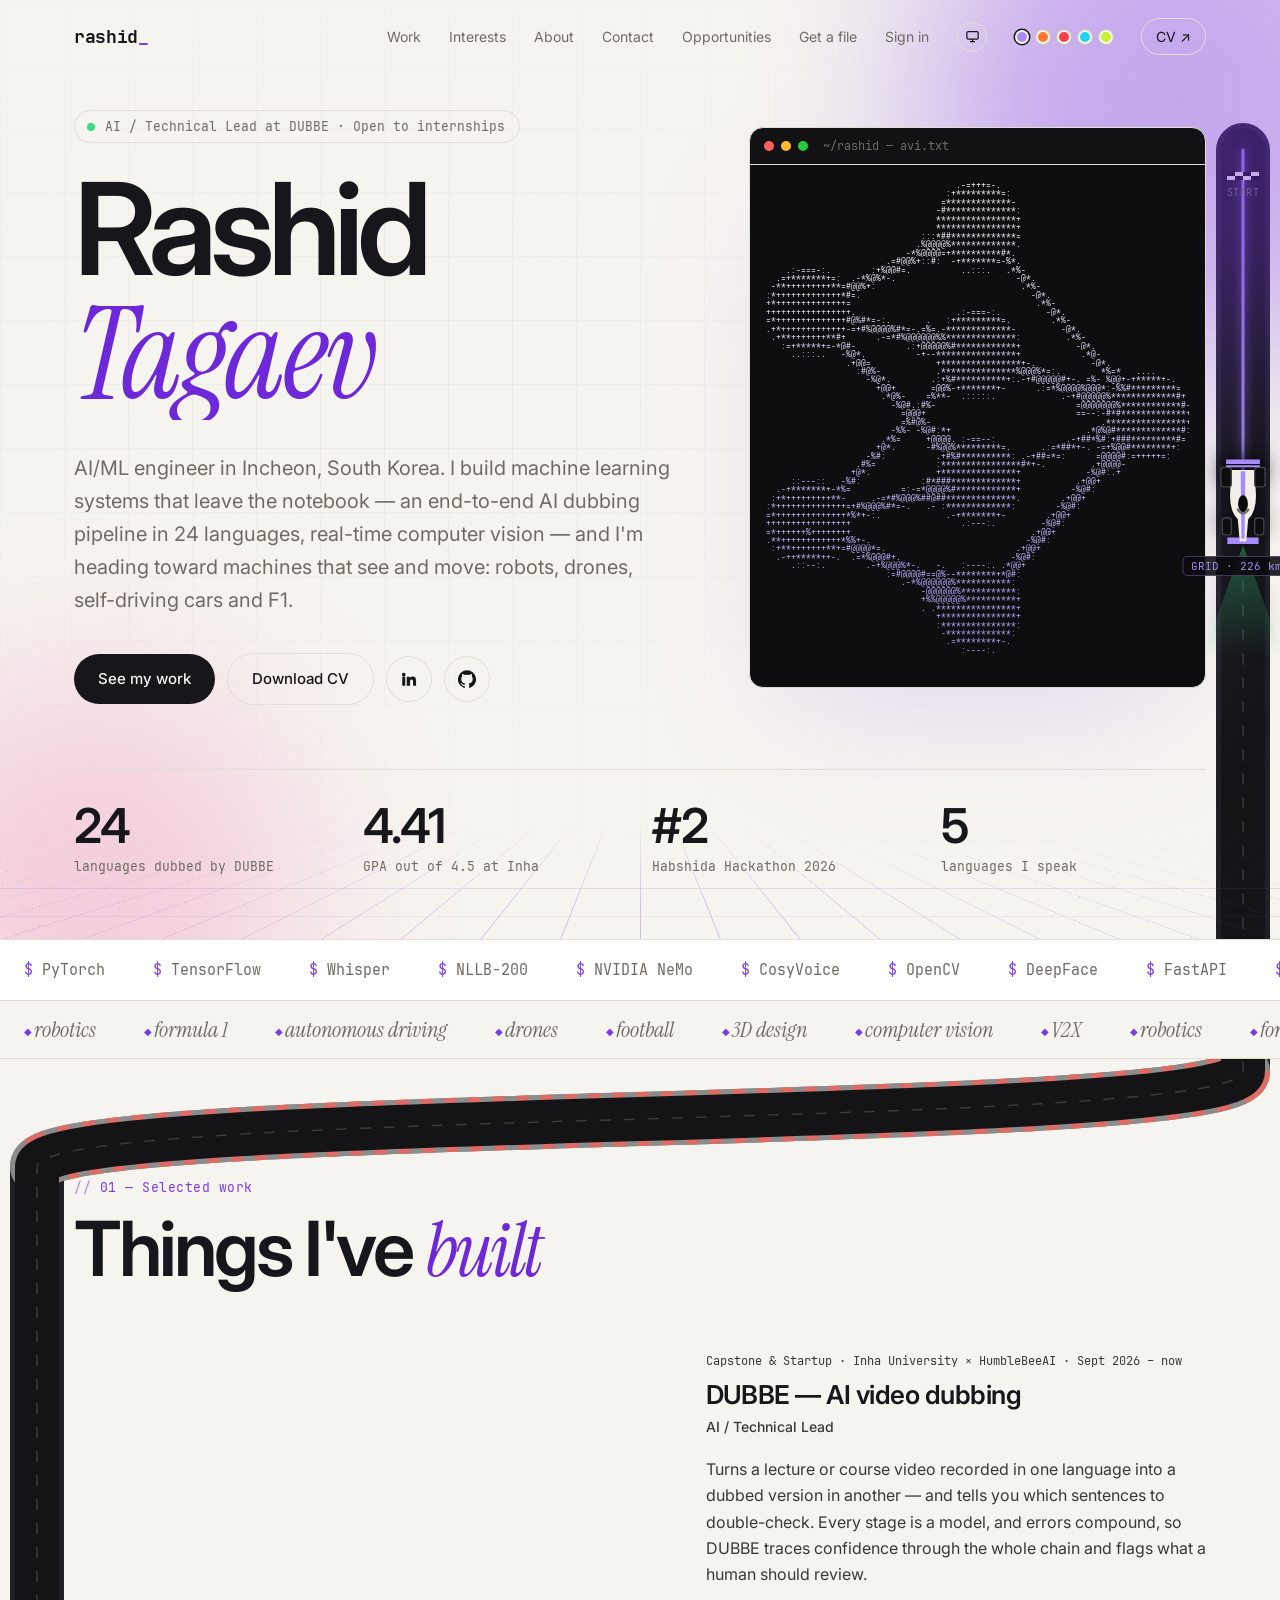
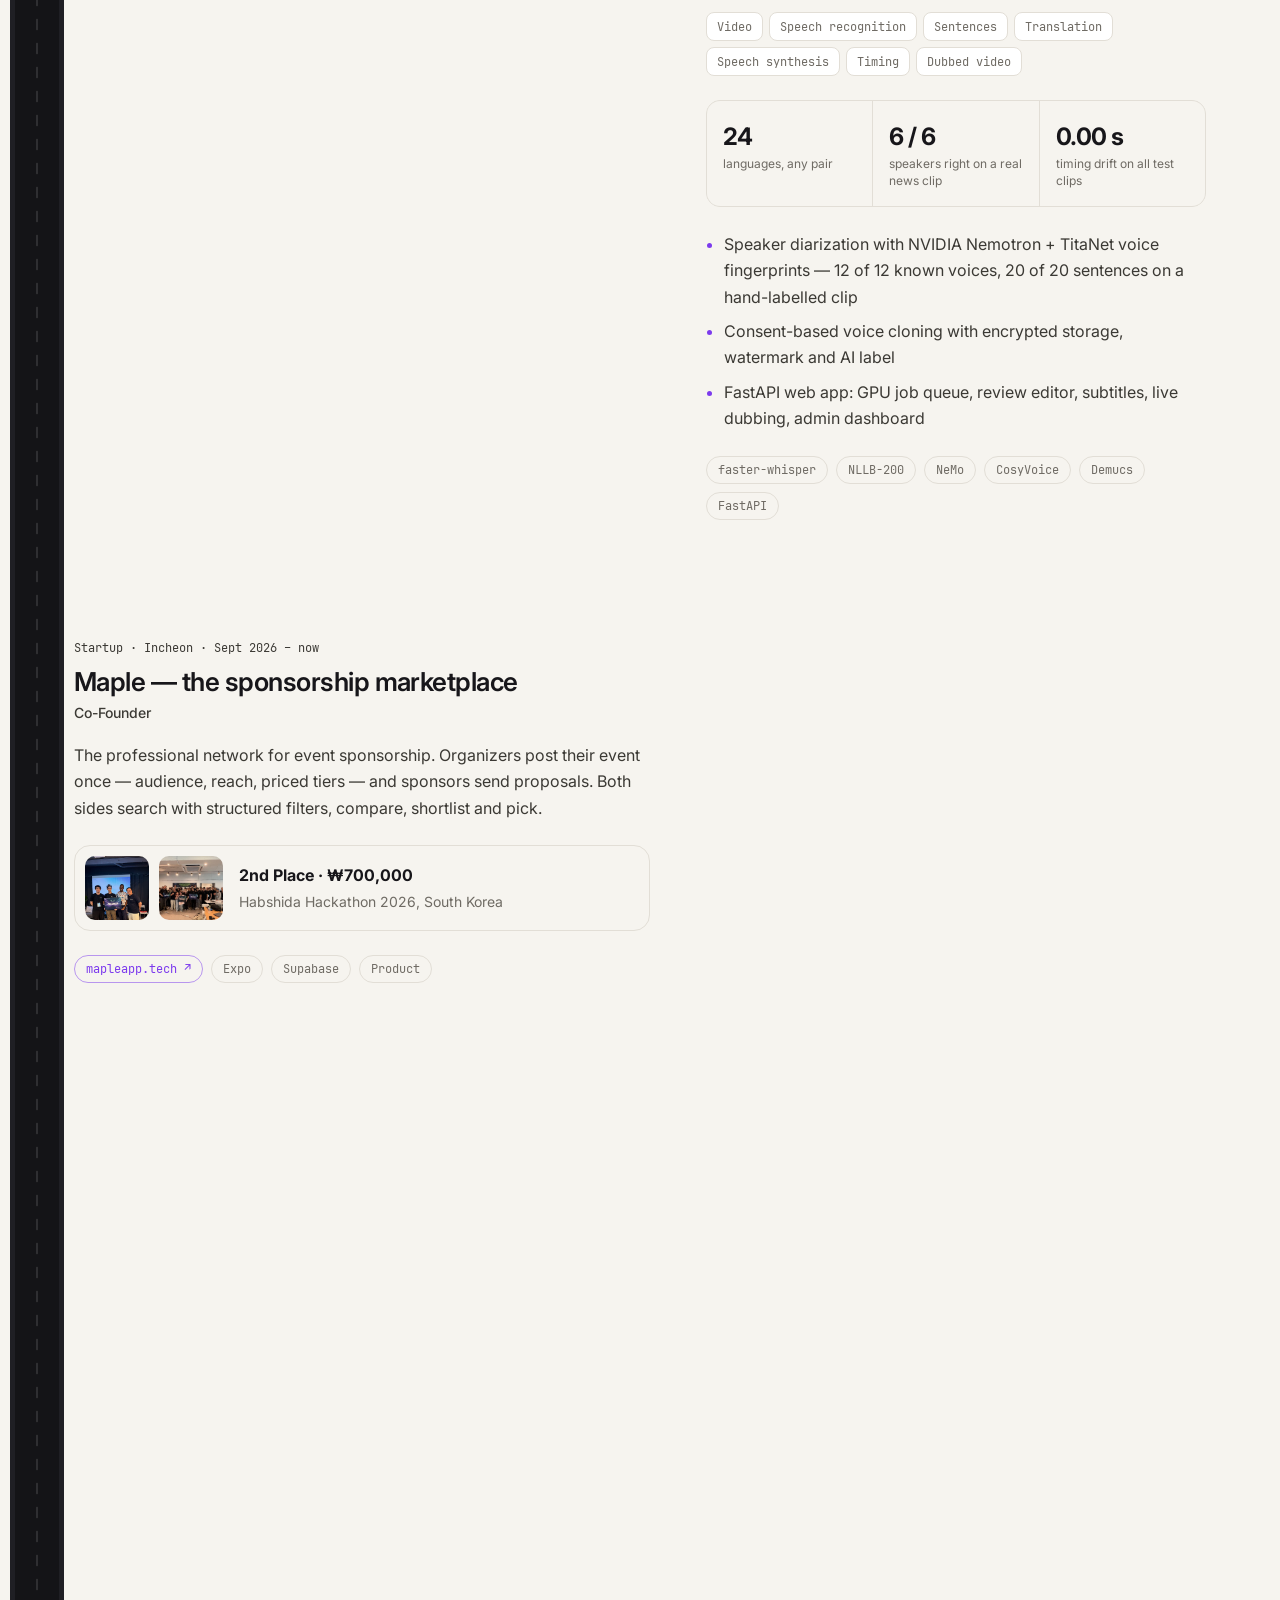
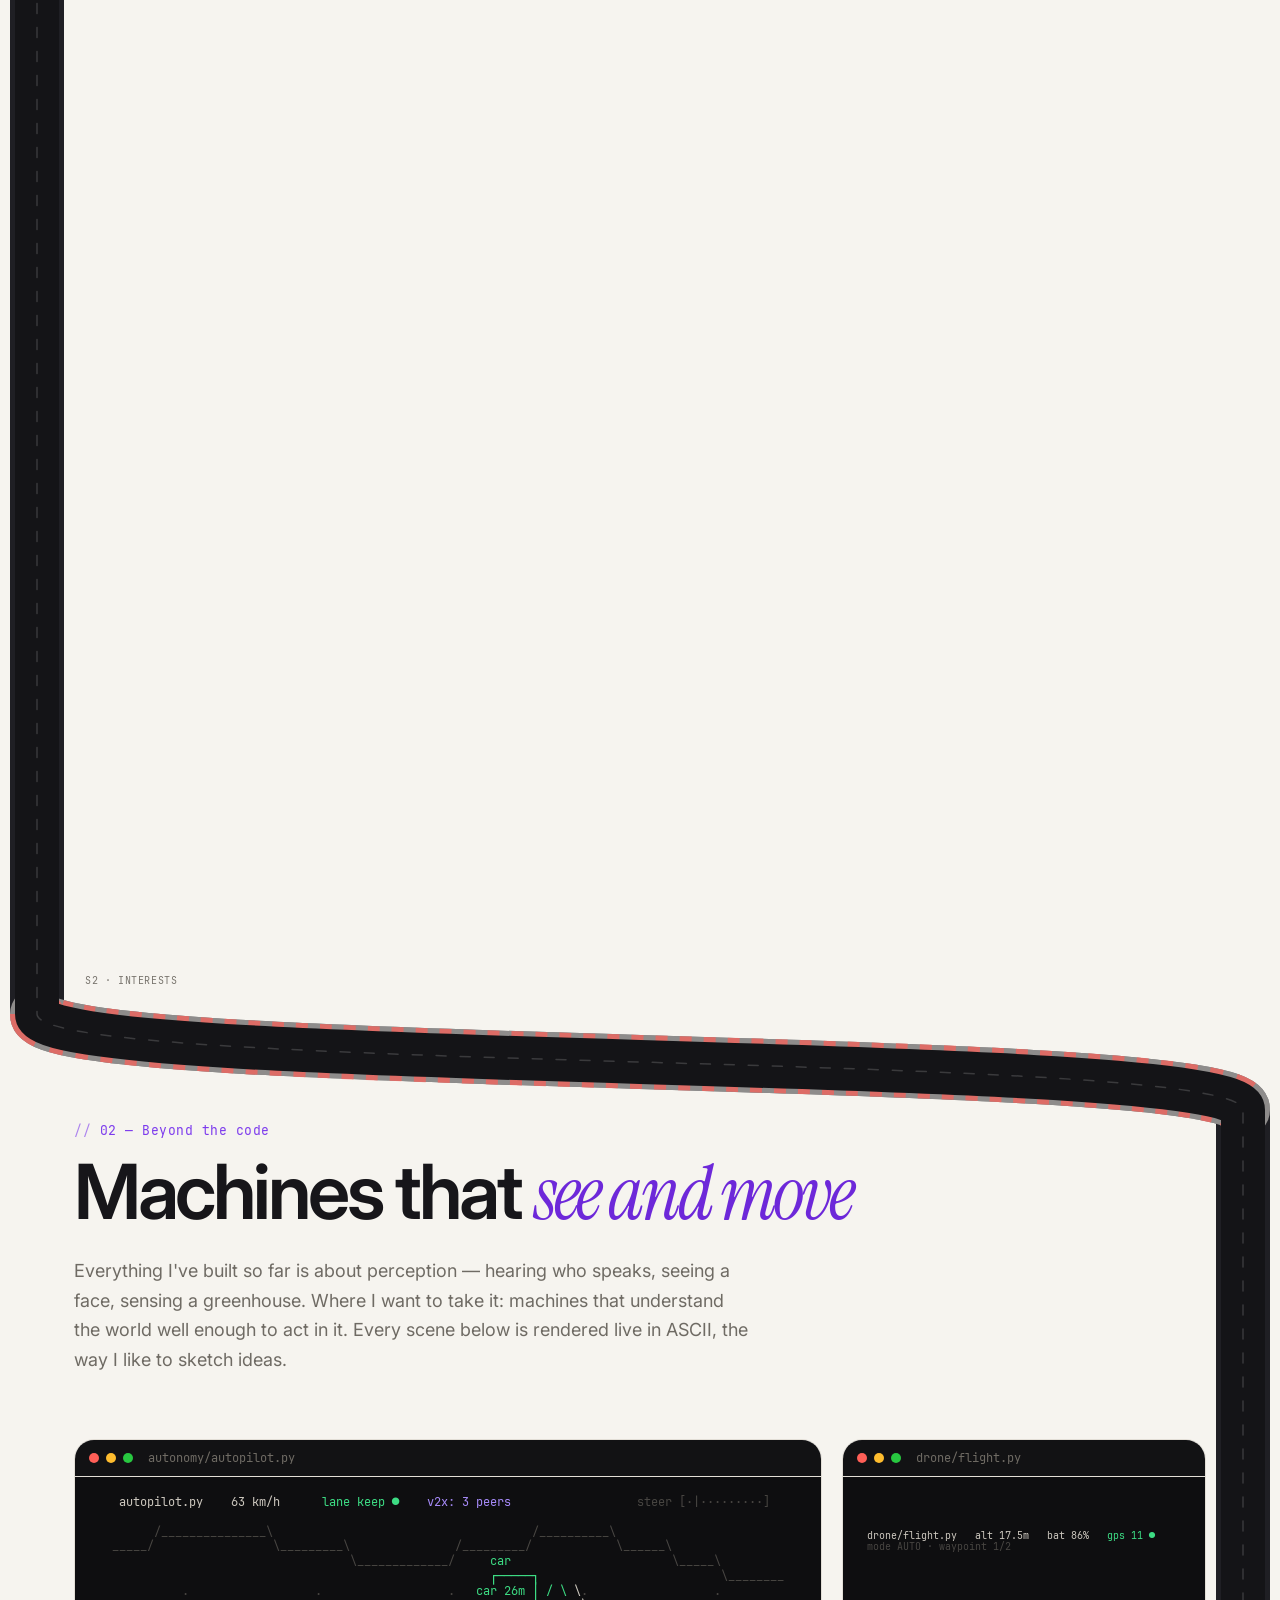
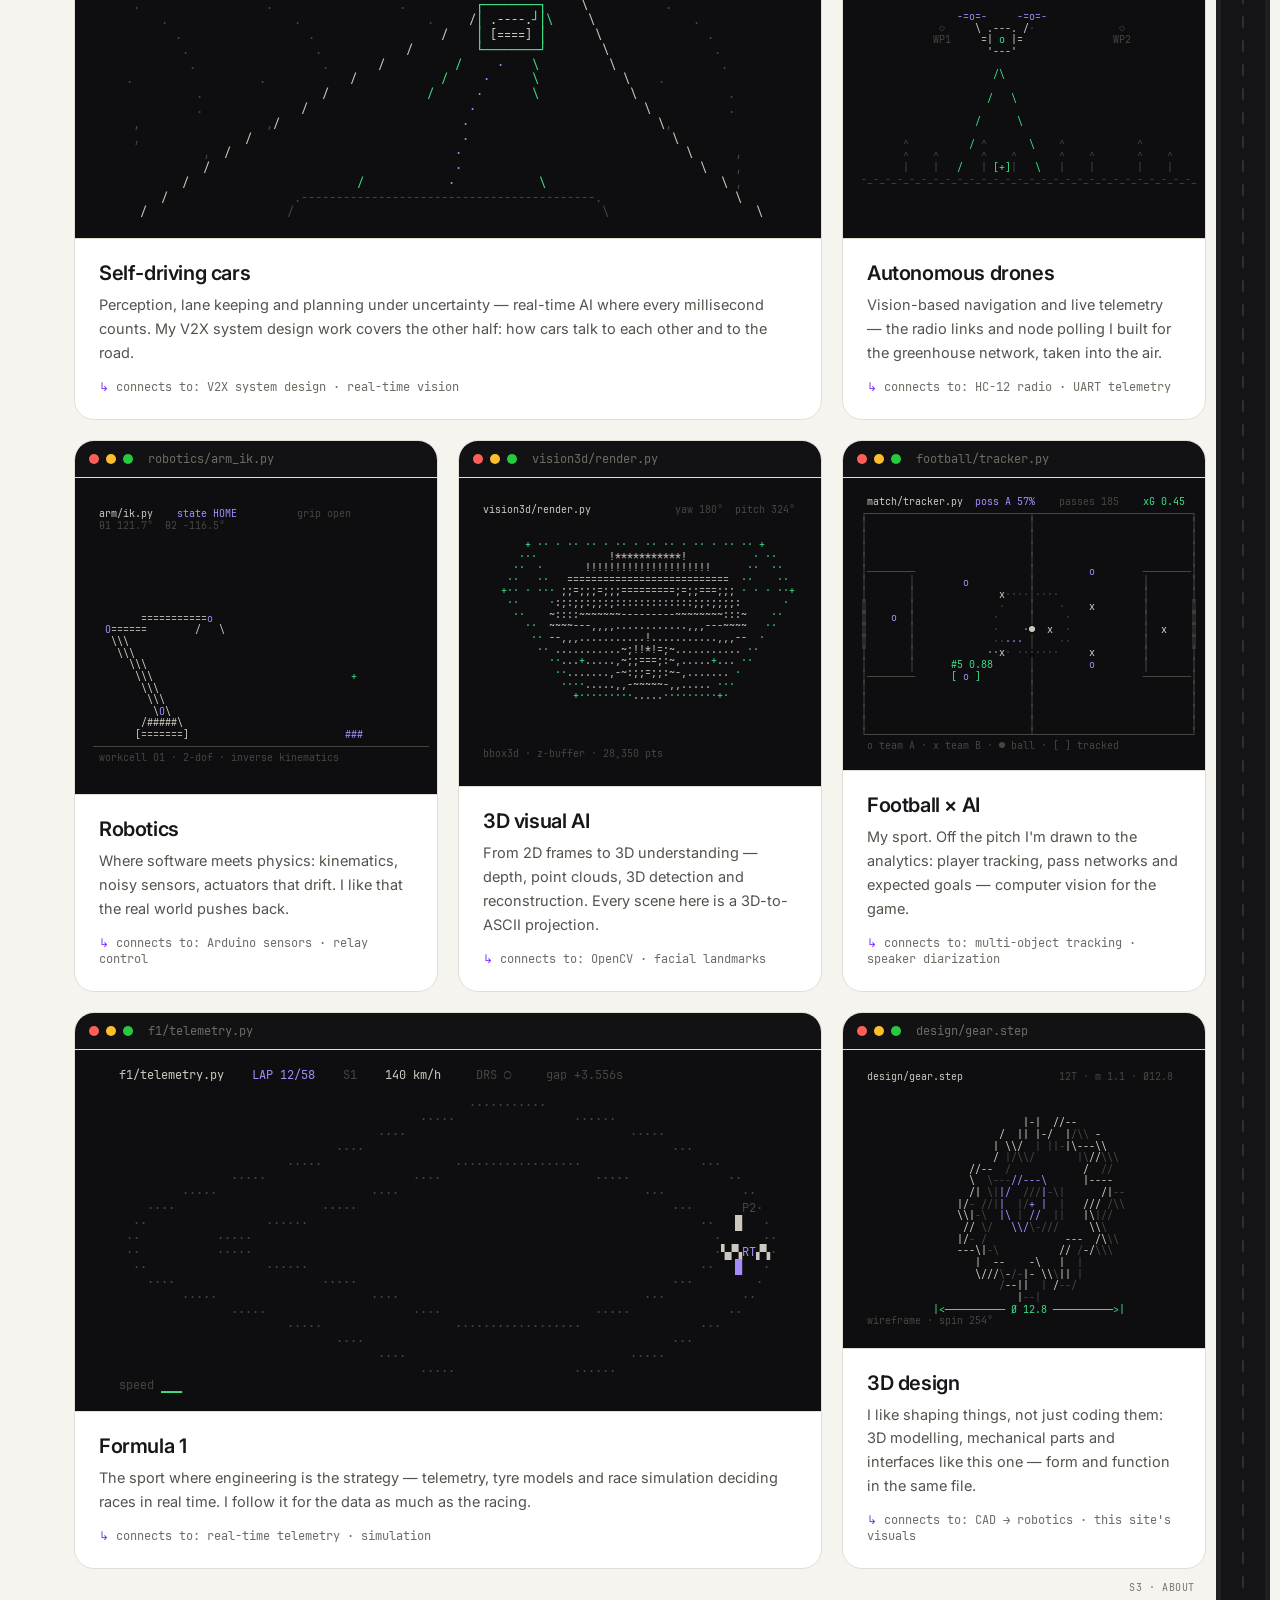
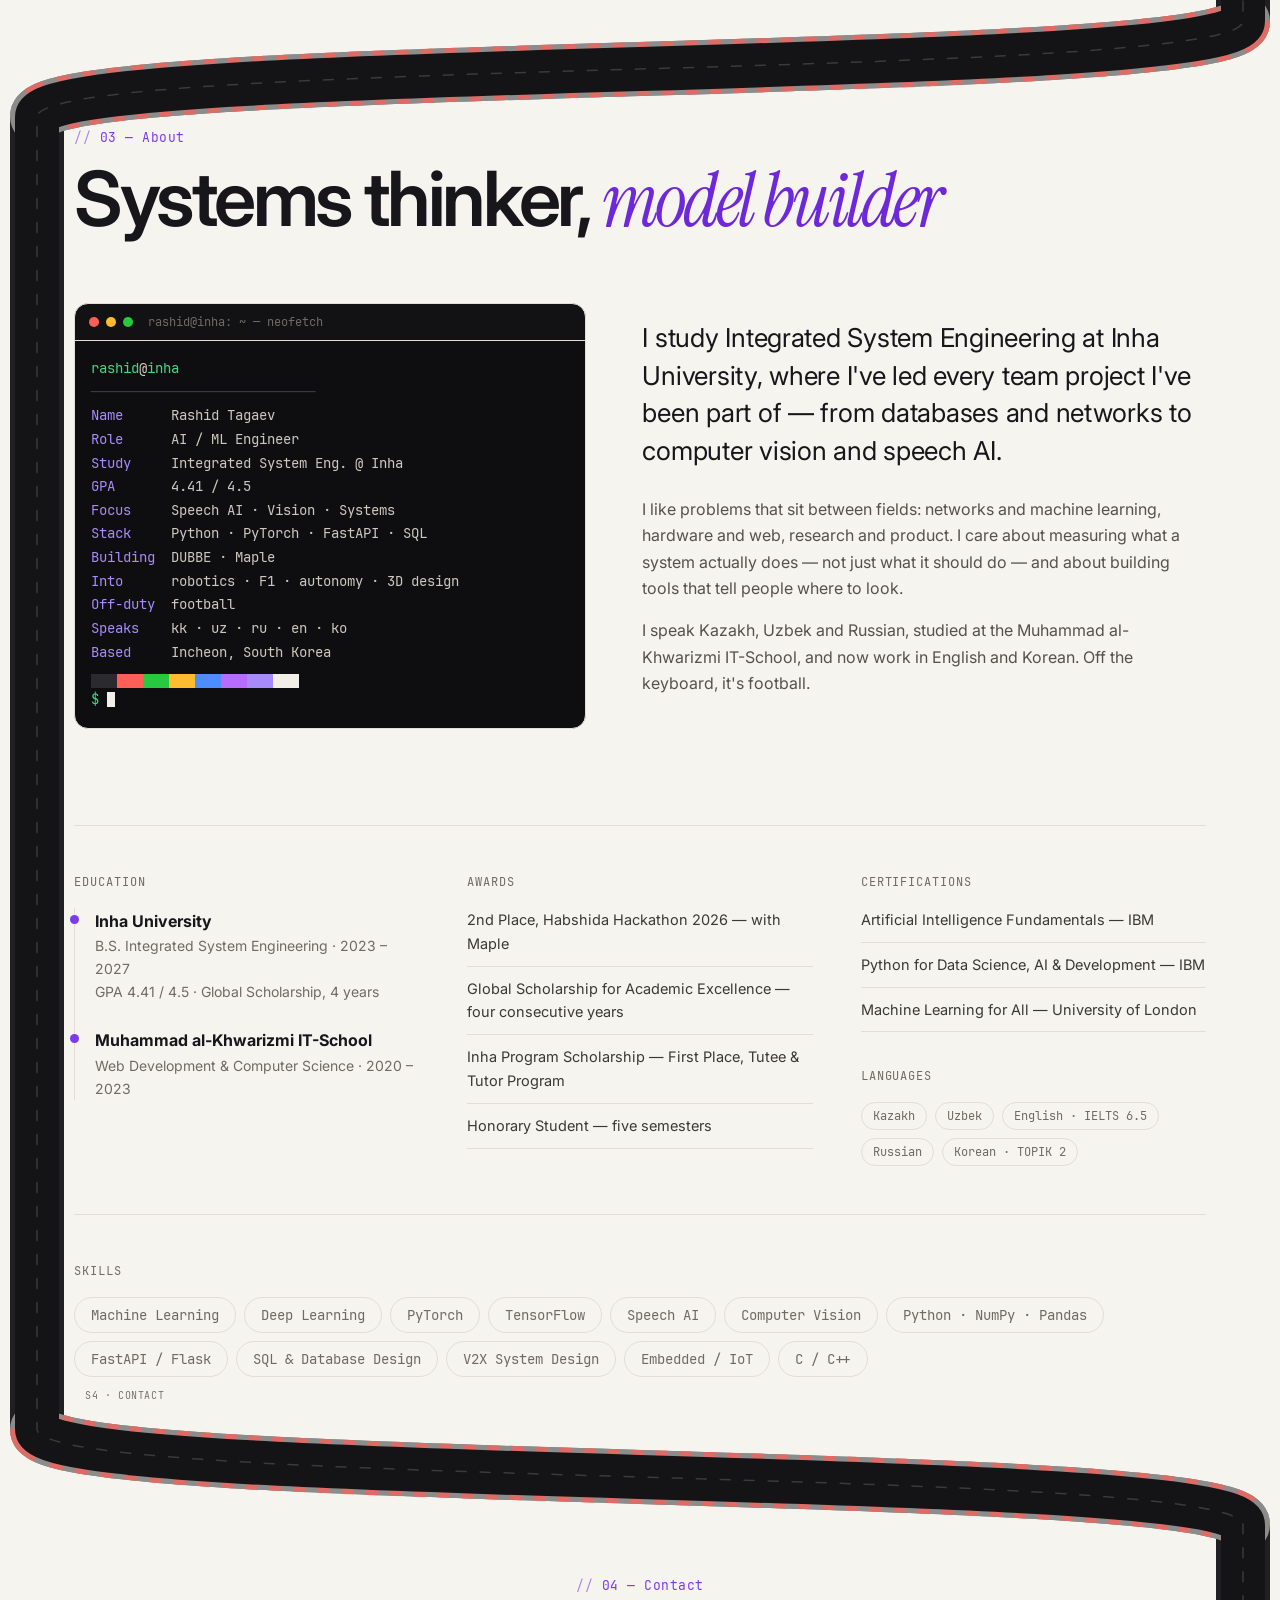
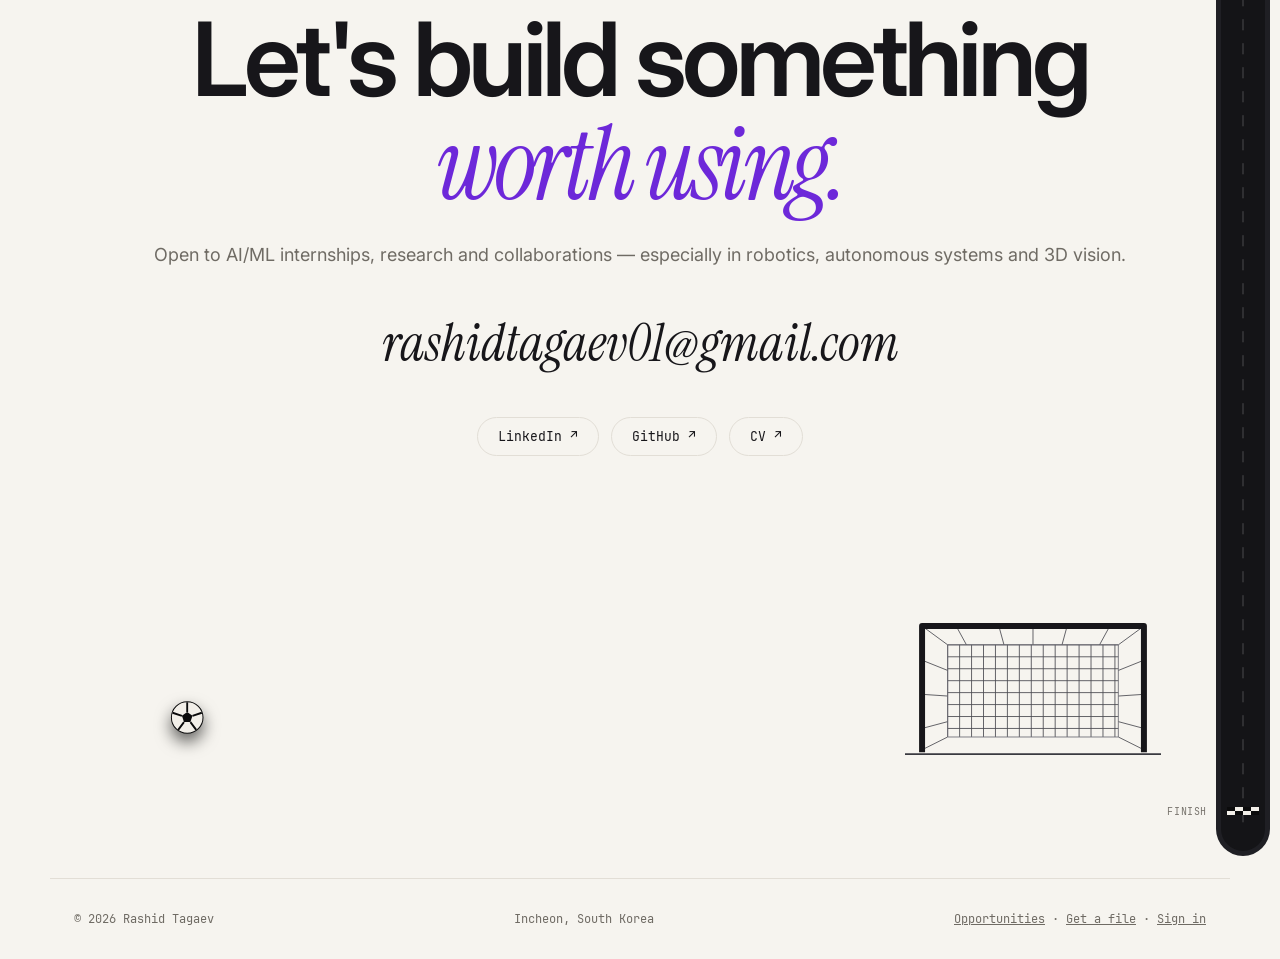
==== index.html @ 9f4127e7 "Planner: work-hours tracking, timesheet, manual entries and new charts - Time tab replaces the focus" ====
<!doctype html>
<html lang="en">
<head>
  <meta charset="utf-8">
  <meta name="viewport" content="width=device-width, initial-scale=1">
  <title>Rashid Tagaev — AI/ML Engineer</title>
  <meta name="description" content="Rashid Tagaev — AI/ML engineer in Incheon, South Korea. AI video dubbing, computer vision, startups.">
  <meta property="og:title" content="Rashid Tagaev — AI/ML Engineer">
  <meta property="og:description" content="AI video dubbing in 24 languages, computer vision, and startups.">
  <meta property="og:image" content="https://0c2l2.github.io/assets/dubbe-poster.jpg">
  <meta property="og:url" content="https://0c2l2.github.io/">
  <meta property="og:type" content="website">
  <meta name="twitter:card" content="summary_large_image">
  <link rel="canonical" href="https://0c2l2.github.io/">
  <link rel="icon" href="data:image/svg+xml,<svg xmlns='http://www.w3.org/2000/svg' viewBox='0 0 32 32'><rect width='32' height='32' rx='7' fill='%230b0b0c'/><text x='16' y='22' font-family='monospace' font-size='16' font-weight='700' fill='%23a78bfa' text-anchor='middle'>R_</text></svg>">
  <link rel="preconnect" href="https://fonts.googleapis.com">
  <link rel="preconnect" href="https://fonts.gstatic.com" crossorigin>
  <link href="https://fonts.googleapis.com/css2?family=Inter:wght@400;500;600;700&family=Instrument+Serif:ital@0;1&display=swap" rel="stylesheet">
  <link rel="preload" href="assets/fonts/JetBrainsMono-Regular.woff2" as="font" type="font/woff2" crossorigin>
  <link rel="stylesheet" href="style.css?v=d70e3587">
  <script>
    document.documentElement.classList.add('js');
    try { var t = localStorage.getItem('theme'); if (t && t !== 'violet') document.documentElement.dataset.theme = t; } catch (e) {}
    try { var m = localStorage.getItem('mode'); if (m === 'light' || m === 'dark') document.documentElement.dataset.mode = m; } catch (e) {}
    // boot sequence once per visit (skipped with reduced motion)
    try { if (!sessionStorage.getItem('booted') && !matchMedia('(prefers-reduced-motion: reduce)').matches) document.documentElement.classList.add('booting'); } catch (e) {}
  </script>
</head>
<body>

<div id="boot" aria-hidden="true"><pre></pre></div>
<div class="progress"></div>


<header class="nav">
  <a href="#top" class="logo">rashid<span>_</span></a>
  <nav>
    <a href="#work">Work</a>
    <a href="#interests">Interests</a>
    <a href="#about">About</a>
    <a href="#contact">Contact</a>
    <a class="nav-extra" href="opportunities.html">Opportunities</a>
    <a class="nav-extra" href="get.html">Get a file</a>
    <a class="nav-extra nav-planner" href="planner.html" hidden>Planner</a>
    <a class="nav-extra nav-signin" href="admin.html">Sign in</a>
    <button class="mode" type="button" aria-label="Colour mode: system"></button>
    <div class="themes" role="group" aria-label="Colour theme"><button data-t="violet" style="--c:#a78bfa" aria-label="Violet theme"></button><button data-t="ember" style="--c:#ff7a2f" aria-label="Ember theme"></button><button data-t="racing" style="--c:#ff3b47" aria-label="Racing red theme"></button><button data-t="electric" style="--c:#22d3ee" aria-label="Electric cyan theme"></button><button data-t="volt" style="--c:#c6f135" aria-label="Volt lime theme"></button></div>
    <a class="nav-cv" href="assets/Rashid-Tagaev-CV.pdf" target="_blank">CV ↗</a>
  </nav>
</header>

<main id="top">

  <!-- HERO -->
  <section class="hero">
    <div class="orb orb-1"></div>
    <div class="orb orb-2"></div>
    <div class="wrap">
      <div class="hero-grid">
        <div>
          <p class="pill rise" style="--d:.1s"><i></i> AI / Technical Lead at DUBBE · Open to internships</p>
          <h1>
            <span class="line"><span style="--d:.2s">Rashid</span></span>
            <span class="line"><span style="--d:.32s"><em>Tagaev</em></span></span>
          </h1>
          <p class="lead rise" style="--d:.5s">AI/ML engineer in Incheon, South Korea. I build machine learning systems that leave the notebook — an end-to-end AI dubbing pipeline in 24 languages, real-time computer vision — and I'm heading toward machines that see and move: robots, drones, self-driving cars and F1.</p>
          <div class="actions rise" style="--d:.62s">
            <a class="btn" href="#work">See my work</a>
            <a class="btn ghost" href="assets/Rashid-Tagaev-CV.pdf" target="_blank">Download CV</a>
            <a class="icon" href="https://www.linkedin.com/in/rashid-tagaev/" target="_blank" rel="noopener" aria-label="LinkedIn">
              <svg viewBox="0 0 24 24"><path d="M4.98 3.5a2.5 2.5 0 1 1 0 5 2.5 2.5 0 0 1 0-5zM3 9h4v12H3zM9 9h3.8v1.7h.05c.53-1 1.83-2.05 3.77-2.05 4.03 0 4.78 2.65 4.78 6.1V21h-4v-5.5c0-1.3-.02-3-1.83-3-1.84 0-2.12 1.43-2.12 2.9V21H9z"/></svg>
            </a>
            <a class="icon" href="https://github.com/0C2L2" target="_blank" rel="noopener" aria-label="GitHub">
              <svg viewBox="0 0 24 24"><path d="M12 .5a12 12 0 0 0-3.8 23.4c.6.1.8-.26.8-.58v-2.03c-3.34.73-4.04-1.6-4.04-1.6-.55-1.4-1.34-1.77-1.34-1.77-1.09-.75.08-.73.08-.73 1.2.08 1.84 1.24 1.84 1.24 1.07 1.83 2.8 1.3 3.49 1 .1-.78.42-1.3.76-1.6-2.67-.3-5.47-1.33-5.47-5.93 0-1.31.47-2.38 1.24-3.22-.13-.3-.54-1.52.12-3.18 0 0 1-.32 3.3 1.23a11.5 11.5 0 0 1 6 0c2.28-1.55 3.29-1.23 3.29-1.23.66 1.66.25 2.88.12 3.18.77.84 1.23 1.91 1.23 3.22 0 4.61-2.8 5.62-5.48 5.92.43.37.82 1.1.82 2.22v3.29c0 .32.21.7.82.58A12 12 0 0 0 12 .5z"/></svg>
            </a>
          </div>
        </div>

        <div class="term hero-term rise" style="--d:.4s" aria-hidden="true">
          <div class="term-bar"><i></i><i></i><i></i><span>~/rashid — avi.txt</span></div>
          <div class="term-body">
<pre class="ascii portrait" id="portrait" style="--cols:85">                                      .-=+++=-.
                                    :+*********=:
                                   =*************-
                                  -#**************:
                                  ****************+
                                  ****************+
                               :::*##*************=
                              .%@@@@%*************.
                            -*%@@@@=+**********#*.
                        .=#@@%+::#:  -+*******=-%*.
    .:-===-:.        :+%@@#=.          ..:::.   .*%-
  .=+*******+=:  .-*%@%*-.                        -@*.
 -**+++++++++**=#@@%+:                             .*%-
:*+++++++++++++*#=.                                  -@*.
+*++++++++++++++=                                     .*%-
+++++++++++++++++.                    .:-===-:.         -@*.
=*++++++++++++++#@%#*=-:.       .   :+*********=.        .*%-
.+*+++++++++++++-=+#%@@@@%#*=-.=%=.-*************-         -@*.
 .+**+++++++**#+      .-=*#%@@@@@@%%**************:         .*%-
   :=+*****+=-*@#-          .:+@@@@@%#************+           -@*.
     ..:::..   -%@*.          -+--****************+            .*@-
                .+@@=             +****************+-.           -@*.
                  :#@%-           .***************%@@@%*=:.        *%=*   ....
                    -%@*.        .:+%#**********+:.-+#@@@@@#+-. =%- %@@+-+*****+-.
                      +@@+       =@@%-+*******+-      .:=*%@@@@%@@@*:-%%#*********=
                       .*@%-    =%**-  .:::::.             .-+#@@@@@%*************#+
                         -%@#.:#%-                            =@@@@@@@%************#-
                           =@@@+                              ==--:-#*#*************+
                           =%#@%-                                  .****************+
                         -%%- -%@#:*+                           .*@%@#*************#:
                       .*%=     +@@@@. :-==--:              .-+##*%#:+###*********#=
                      +@*.      -#%@@%*********=.      .:=*##*+-. -=+%@@#********+:
                    -%#:          .+#%#**********: .-+###*=:      =@@@@#:=+++++=:
                  .#%=            :****************#*+-.         .+@@@@-
                 +@*.             +***************+             -%@#:.+
     ::---::   -%#:            :#*###*************+           .+@@+
  .-+*******+-*%=          .:-=*@@@@%#************+          -%@#:
 :+*+++++++++**-     .-=*#%@@@%##@##**************.        .+@@+
:*++++++++++++++=+#%@@@%#*=-.   .- :*************:        -%@#:
=*++++++++++++++*%*+-:.             .-+*******+-        .+@@+
+++++++++++++++++                      .:---:.         -%@#:
=*+++++++++++++++                                    .+@@+
.**++++++++++++*%%+-.                               -%@#:
 :+**+++++++**+=#@@@@*=.                          .+@@+
  .-++*****++-.  .=*%@@@#+:                      -%@#:
     .::--:.        .-+%@@@%*-.   -.   :----:. .*@@+
                        :=#@@@@#==@%--********+*@#:
                           .-*%@@@@@@%***********:
                               -@@@@@@%***********:
                               +%%@@@@@%**********+
                               . .****************+
                                  +***************+
                                  :***************:
                                   -*************:
                                    .=********+-.
                                       :----:.

</pre>
          </div>
        </div>
      </div>

      <dl class="stats rise" style="--d:.75s">
        <div><dt data-count="24">0</dt><dd>languages dubbed by DUBBE</dd></div>
        <div><dt data-count="4.41" data-dec="2">0</dt><dd>GPA out of 4.5 at Inha</dd></div>
        <div><dt>#<span data-count="2">0</span></dt><dd>Habshida Hackathon 2026</dd></div>
        <div><dt data-count="5">0</dt><dd>languages I speak</dd></div>
      </dl>
    </div>
  </section>

  <!-- STACK MARQUEE -->
  <div class="marquee" aria-hidden="true">
    <div class="track">
      <span>PyTorch</span><span>TensorFlow</span><span>Whisper</span><span>NLLB-200</span><span>NVIDIA NeMo</span><span>CosyVoice</span><span>OpenCV</span><span>DeepFace</span><span>FastAPI</span><span>Flask</span><span>MySQL</span><span>React Native</span><span>Arduino</span><span>Pandas</span>
      <span>PyTorch</span><span>TensorFlow</span><span>Whisper</span><span>NLLB-200</span><span>NVIDIA NeMo</span><span>CosyVoice</span><span>OpenCV</span><span>DeepFace</span><span>FastAPI</span><span>Flask</span><span>MySQL</span><span>React Native</span><span>Arduino</span><span>Pandas</span>
    </div>
  </div>
  <div class="marquee rev" aria-hidden="true">
    <div class="track">
      <span>robotics</span><span>formula 1</span><span>autonomous driving</span><span>drones</span><span>football</span><span>3D design</span><span>computer vision</span><span>V2X</span>
      <span>robotics</span><span>formula 1</span><span>autonomous driving</span><span>drones</span><span>football</span><span>3D design</span><span>computer vision</span><span>V2X</span>
      <span>robotics</span><span>formula 1</span><span>autonomous driving</span><span>drones</span><span>football</span><span>3D design</span><span>computer vision</span><span>V2X</span>
      <span>robotics</span><span>formula 1</span><span>autonomous driving</span><span>drones</span><span>football</span><span>3D design</span><span>computer vision</span><span>V2X</span>
    </div>
  </div>

  <!-- WORK -->
  <section id="work" class="wrap">
    <div class="section-head reveal">
      <p class="kicker">01 — Selected work</p>
      <h2>Things I've <em>built</em></h2>
    </div>

    <!-- DUBBE (featured) -->
    <article class="feature">
      <div class="feature-media card" data-pick="DUBBE">
        <video src="assets/dubbe-preview.mp4" poster="assets/dubbe-poster.jpg" muted loop playsinline preload="none" data-autoplay></video>
        <button class="play" data-video="assets/dubbe-demo.mp4"><span>▶</span> Watch full demo · 2:33</button>
      </div>
      <div class="feature-body reveal" style="--d:.15s">
        <p class="meta">Capstone & Startup · Inha University × HumbleBeeAI · Sept 2026 – now</p>
        <h3>DUBBE — AI video dubbing</h3>
        <p class="role">AI / Technical Lead</p>
        <p>Turns a lecture or course video recorded in one language into a dubbed version in another — and tells you which sentences to double-check. Every stage is a model, and errors compound, so DUBBE traces confidence through the whole chain and flags what a human should review.</p>

        <ol class="pipeline">
          <li>Video</li><li>Speech recognition</li><li>Sentences</li><li>Translation</li><li>Speech synthesis</li><li>Timing</li><li>Dubbed video</li>
        </ol>

        <div class="mini-stats">
          <div><b>24</b><span>languages, any pair</span></div>
          <div><b>6 / 6</b><span>speakers right on a real news clip</span></div>
          <div><b>0.00 s</b><span>timing drift on all test clips</span></div>
        </div>

        <ul class="bullets">
          <li>Speaker diarization with NVIDIA Nemotron + TitaNet voice fingerprints — 12 of 12 known voices, 20 of 20 sentences on a hand-labelled clip</li>
          <li>Consent-based voice cloning with encrypted storage, watermark and AI label</li>
          <li>FastAPI web app: GPU job queue, review editor, subtitles, live dubbing, admin dashboard</li>
        </ul>
        <p class="tags"><span>faster-whisper</span><span>NLLB-200</span><span>NeMo</span><span>CosyVoice</span><span>Demucs</span><span>FastAPI</span></p>
      </div>
    </article>

    <!-- MAPLE (featured) -->
    <article class="feature flip">
      <div class="feature-media card" data-pick="Maple">
        <video src="assets/maple.mp4" poster="assets/maple-poster.jpg" muted loop playsinline preload="none" data-autoplay></video>
        <button class="play" data-video="assets/maple.mp4"><span>▶</span> Watch with sound</button>
      </div>
      <div class="feature-body reveal" style="--d:.15s">
        <p class="meta">Startup · Incheon · Sept 2026 – now</p>
        <h3>Maple — the sponsorship marketplace</h3>
        <p class="role">Co-Founder</p>
        <p>The professional network for event sponsorship. Organizers post their event once — audience, reach, priced tiers — and sponsors send proposals. Both sides search with structured filters, compare, shortlist and pick.</p>
        <div class="award">
          <img src="assets/hackathon-award.jpg" alt="Receiving the 2nd place certificate at Habshida Hackathon 2026" loading="lazy">
          <img src="assets/hackathon-group.jpg" alt="All participants of Habshida Hackathon 2026" loading="lazy">
          <div><b>2nd Place · ₩700,000</b><span>Habshida Hackathon 2026, South Korea</span></div>
        </div>
        <p class="tags"><a href="https://mapleapp.tech" target="_blank" rel="noopener">mapleapp.tech ↗</a><span>Expo</span><span>Supabase</span><span>Product</span></p>
      </div>
    </article>

    <!-- COURSE PROJECTS: live ASCII scenes drawn by script.js -->
    <div class="grid3">
      <article class="card project" data-pick="facial analysis">
        <div class="term thumb" aria-hidden="true">
          <div class="term-bar"><i></i><i></i><i></i><span>face_analysis.py</span></div>
          <div class="term-body">
            <div class="scene face" data-scene="face"><pre class="ascii"></pre><pre class="ascii layer"></pre></div>
          </div>
        </div>
        <div class="project-body">
          <p class="meta">Digital Image Processing · Fall 2025</p>
          <h3>Real-time facial analysis</h3>
          <p>Live pipeline for face detection, alignment and emotion classification on webcam video using OpenCV and DeepFace. Histogram equalization for bad lighting, confidence thresholds and non-maximum suppression for crowded frames.</p>
          <p class="tags"><span>OpenCV</span><span>DeepFace</span><span>Python</span></p>
          <a class="more" href="assets/report-facial-analysis.pdf" target="_blank">Read the report →</a>
        </div>
      </article>

      <article class="card project" data-pick="greenhouse">
        <div class="term thumb" aria-hidden="true">
          <div class="term-bar"><i></i><i></i><i></i><span>greenhouse/monitor</span></div>
          <div class="term-body">
            <div class="scene" data-scene="greenhouse"><pre class="ascii"></pre></div>
          </div>
        </div>
        <div class="project-body">
          <p class="meta">Computer Networks · Spring 2025</p>
          <h3>Automated greenhouse network</h3>
          <p>Multi-node monitoring and control: Arduino sensor sections talk to a master node over UART, Bluetooth SPP and HC-12 radio (up to 1 km). A Flask dashboard shows live readings and drives pumps, fans and alarms.</p>
          <p class="tags"><span>Arduino</span><span>UART</span><span>Bluetooth</span><span>Flask</span></p>
          <a class="more" href="assets/report-greenhouse.pdf" target="_blank">Read the report →</a>
        </div>
      </article>

      <article class="card project" data-pick="library backend">
        <div class="term thumb" aria-hidden="true">
          <div class="term-bar"><i></i><i></i><i></i><span>library-api — mysql</span></div>
          <div class="term-body">
            <div class="scene" data-scene="library"><pre class="ascii"></pre></div>
          </div>
        </div>
        <div class="project-body">
          <p class="meta">Database Design · Fall 2024</p>
          <h3>Library mobile app backend</h3>
          <p>MySQL schema normalized to 3NF with barcode-indexed lookup for every book copy, a Flask REST API for search, loans and auth, and a React Native (Expo) app on top.</p>
          <p class="tags"><span>MySQL</span><span>Flask</span><span>React Native</span></p>
          <a class="more" href="assets/report-library.pdf" target="_blank">Read the report →</a>
        </div>
      </article>
    </div>
  </section>

  <!-- INTERESTS: live ASCII scenes drawn by script.js -->
  <section id="interests" class="wrap">
    <div class="section-head reveal">
      <p class="kicker">02 — Beyond the code</p>
      <h2>Machines that <em>see and move</em></h2>
      <p class="intro">Everything I've built so far is about perception — hearing who speaks, seeing a face, sensing a greenhouse. Where I want to take it: machines that understand the world well enough to act in it. Every scene below is rendered live in ASCII, the way I like to sketch ideas.</p>
    </div>

    <div class="bento">
      <article class="card tile wide reveal">
        <div class="term" aria-hidden="true">
          <div class="term-bar"><i></i><i></i><i></i><span>autonomy/autopilot.py</span></div>
          <div class="term-body"><div class="scene" data-scene="car"><pre class="ascii" style="--cols:96"></pre></div></div>
        </div>
        <div class="tile-body">
          <h3>Self-driving cars</h3>
          <p>Perception, lane keeping and planning under uncertainty — real-time AI where every millisecond counts. My V2X system design work covers the other half: how cars talk to each other and to the road.</p>
          <p class="link"><b>↳</b> connects to: V2X system design · real-time vision</p>
        </div>
      </article>

      <article class="card tile reveal" style="--d:.1s">
        <div class="term" aria-hidden="true">
          <div class="term-bar"><i></i><i></i><i></i><span>drone/flight.py</span></div>
          <div class="term-body"><div class="scene" data-scene="drone"><pre class="ascii"></pre></div></div>
        </div>
        <div class="tile-body">
          <h3>Autonomous drones</h3>
          <p>Vision-based navigation and live telemetry — the radio links and node polling I built for the greenhouse network, taken into the air.</p>
          <p class="link"><b>↳</b> connects to: HC-12 radio · UART telemetry</p>
        </div>
      </article>

      <article class="card tile reveal">
        <div class="term" aria-hidden="true">
          <div class="term-bar"><i></i><i></i><i></i><span>robotics/arm_ik.py</span></div>
          <div class="term-body"><div class="scene" data-scene="robot"><pre class="ascii"></pre></div></div>
        </div>
        <div class="tile-body">
          <h3>Robotics</h3>
          <p>Where software meets physics: kinematics, noisy sensors, actuators that drift. I like that the real world pushes back.</p>
          <p class="link"><b>↳</b> connects to: Arduino sensors · relay control</p>
        </div>
      </article>

      <article class="card tile reveal" style="--d:.1s">
        <div class="term" aria-hidden="true">
          <div class="term-bar"><i></i><i></i><i></i><span>vision3d/render.py</span></div>
          <div class="term-body"><div class="scene" data-scene="torus"><pre class="ascii"></pre></div></div>
        </div>
        <div class="tile-body">
          <h3>3D visual AI</h3>
          <p>From 2D frames to 3D understanding — depth, point clouds, 3D detection and reconstruction. Every scene here is a 3D-to-ASCII projection.</p>
          <p class="link"><b>↳</b> connects to: OpenCV · facial landmarks</p>
        </div>
      </article>

      <article class="card tile reveal" style="--d:.2s">
        <div class="term" aria-hidden="true">
          <div class="term-bar"><i></i><i></i><i></i><span>football/tracker.py</span></div>
          <div class="term-body"><div class="scene" data-scene="football"><pre class="ascii"></pre></div></div>
        </div>
        <div class="tile-body">
          <h3>Football × AI</h3>
          <p>My sport. Off the pitch I'm drawn to the analytics: player tracking, pass networks and expected goals — computer vision for the game.</p>
          <p class="link"><b>↳</b> connects to: multi-object tracking · speaker diarization</p>
        </div>
      </article>

      <article class="card tile wide reveal">
        <div class="term" aria-hidden="true">
          <div class="term-bar"><i></i><i></i><i></i><span>f1/telemetry.py</span></div>
          <div class="term-body"><div class="scene" data-scene="f1"><pre class="ascii" style="--cols:96"></pre></div></div>
        </div>
        <div class="tile-body">
          <h3>Formula 1</h3>
          <p>The sport where engineering is the strategy — telemetry, tyre models and race simulation deciding races in real time. I follow it for the data as much as the racing.</p>
          <p class="link"><b>↳</b> connects to: real-time telemetry · simulation</p>
        </div>
      </article>

      <article class="card tile reveal" style="--d:.1s">
        <div class="term" aria-hidden="true">
          <div class="term-bar"><i></i><i></i><i></i><span>design/gear.step</span></div>
          <div class="term-body"><div class="scene" data-scene="gear"><pre class="ascii"></pre></div></div>
        </div>
        <div class="tile-body">
          <h3>3D design</h3>
          <p>I like shaping things, not just coding them: 3D modelling, mechanical parts and interfaces like this one — form and function in the same file.</p>
          <p class="link"><b>↳</b> connects to: CAD → robotics · this site's visuals</p>
        </div>
      </article>
    </div>
  </section>

  <!-- ABOUT -->
  <section id="about" class="wrap">
    <div class="section-head reveal">
      <p class="kicker">03 — About</p>
      <h2>Systems thinker, <em>model builder</em></h2>
    </div>

    <div class="about">
      <div class="term neo reveal">
        <div class="term-bar"><i></i><i></i><i></i><span>rashid@inha: ~ — neofetch</span></div>
        <div class="term-body">
<pre><span style="--i:0"><b>rashid</b>@<b>inha</b></span><span style="--i:1" class="dim">────────────────────────────</span><span style="--i:2"><u>Name</u>      Rashid Tagaev</span><span style="--i:3"><u>Role</u>      AI / ML Engineer</span><span style="--i:4"><u>Study</u>     Integrated System Eng. @ Inha</span><span style="--i:5"><u>GPA</u>       4.41 / 4.5</span><span style="--i:6"><u>Focus</u>     Speech AI · Vision · Systems</span><span style="--i:7"><u>Stack</u>     Python · PyTorch · FastAPI · SQL</span><span style="--i:8"><u>Building</u>  DUBBE · Maple</span><span style="--i:9"><u>Into</u>      robotics · F1 · autonomy · 3D design</span><span style="--i:10"><u>Off-duty</u>  football</span><span style="--i:11"><u>Speaks</u>    kk · uz · ru · en · ko</span><span style="--i:12"><u>Based</u>     Incheon, South Korea</span><span style="--i:13" class="swatch"><i></i><i></i><i></i><i></i><i></i><i></i><i></i><i></i></span><span style="--i:14"><b>$</b> <span class="cursor"></span></span></pre>
        </div>
      </div>
      <div class="about-text reveal" style="--d:.1s">
        <p class="big">I study Integrated System Engineering at Inha University, where I've led every team project I've been part of — from databases and networks to computer vision and speech AI.</p>
        <p>I like problems that sit between fields: networks and machine learning, hardware and web, research and product. I care about measuring what a system actually does — not just what it should do — and about building tools that tell people where to look.</p>
        <p>I speak Kazakh, Uzbek and Russian, studied at the Muhammad al-Khwarizmi IT-School, and now work in English and Korean. Off the keyboard, it's football.</p>
      </div>
    </div>

    <div class="cols">
      <div class="col reveal">
        <h4>Education</h4>
        <ul class="timeline">
          <li><b>Inha University</b><span>B.S. Integrated System Engineering · 2023 – 2027</span><span>GPA 4.41 / 4.5 · Global Scholarship, 4 years</span></li>
          <li><b>Muhammad al-Khwarizmi IT-School</b><span>Web Development & Computer Science · 2020 – 2023</span></li>
        </ul>
      </div>
      <div class="col reveal" style="--d:.1s">
        <h4>Awards</h4>
        <ul class="list">
          <li>2nd Place, Habshida Hackathon 2026 — with Maple</li>
          <li>Global Scholarship for Academic Excellence — four consecutive years</li>
          <li>Inha Program Scholarship — First Place, Tutee & Tutor Program</li>
          <li>Honorary Student — five semesters</li>
        </ul>
      </div>
      <div class="col reveal" style="--d:.2s">
        <h4>Certifications</h4>
        <ul class="list">
          <li>Artificial Intelligence Fundamentals — IBM</li>
          <li>Python for Data Science, AI & Development — IBM</li>
          <li>Machine Learning for All — University of London</li>
        </ul>
        <h4>Languages</h4>
        <p class="tags"><span>Kazakh</span><span>Uzbek</span><span>English · IELTS 6.5</span><span>Russian</span><span>Korean · TOPIK 2</span></p>
      </div>
    </div>

    <div class="skills reveal">
      <h4>Skills</h4>
      <p class="tags lg"><span>Machine Learning</span><span>Deep Learning</span><span>PyTorch</span><span>TensorFlow</span><span>Speech AI</span><span>Computer Vision</span><span>Python · NumPy · Pandas</span><span>FastAPI / Flask</span><span>SQL & Database Design</span><span>V2X System Design</span><span>Embedded / IoT</span><span>C / C++</span></p>
    </div>
  </section>

  <!-- CONTACT -->
  <section id="contact" class="contact wrap reveal">
    <p class="kicker">04 — Contact</p>
    <h2>Let's build something<br><em>worth using.</em></h2>
    <p>Open to AI/ML internships, research and collaborations — especially in robotics, autonomous systems and 3D vision.</p>
    <a class="mail" href="mailto:rashidtagaev01@gmail.com">rashidtagaev01@gmail.com</a>
    <div class="socials">
      <a href="https://www.linkedin.com/in/rashid-tagaev/" target="_blank" rel="noopener">LinkedIn ↗</a>
      <a href="https://github.com/0C2L2" target="_blank" rel="noopener">GitHub ↗</a>
      <a href="assets/Rashid-Tagaev-CV.pdf" target="_blank">CV ↗</a>
    </div>
    <div class="goal-scene" aria-hidden="true">
      <svg class="goal" viewBox="0 0 300 175">
        <g class="net" fill="none" stroke="#4a4a52" stroke-width="1">
          <path d="M50 42V150M64 42V150M78 42V150M92 42V150M106 42V150M120 42V150M134 42V150M148 42V150M162 42V150M176 42V150M190 42V150M204 42V150M218 42V150M232 42V150M246 42V150"/>
          <path d="M50 42H250M50 56H250M50 70H250M50 84H250M50 98H250M50 112H250M50 126H250M50 140H250"/>
          <path d="M20 20 50 42M280 20 250 42M20 165 50 150M280 165 250 150M20 60 50 72M20 100 50 102M20 140 50 132M280 60 250 72M280 100 250 102M280 140 250 132M60 20 72 42M110 20 116 42M150 20 150 42M190 20 184 42M240 20 228 42"/>
          <path d="M50 42H250V150H50Z" stroke="#6a6a72"/>
        </g>
        <path d="M20 168V20H280V168" fill="none" style="stroke:var(--fg)" stroke-width="7" stroke-linejoin="round"/>
        <path d="M0 170H300" stroke="#3a3a40" stroke-width="2"/>
      </svg>
      <svg class="ball" viewBox="-10 -10 20 20"><circle r="9.3" fill="#f2efe9" stroke="#0b0b0c" stroke-width=".6"/><path d="M0-3.3 3.1-1 1.9 2.7h-3.8L-3.1-1z" fill="#0b0b0c"/><path d="M0-3.3V-9M3.1-1 8.6-2.8M1.9 2.7 5.3 7.3M-1.9 2.7-5.3 7.3M-3.1-1-8.6-2.8" stroke="#0b0b0c" stroke-width="1.1"/></svg>
      <span class="goal-text">GOAL!</span>
    </div>
  </section>

</main>

<footer class="wrap">
  <span>© 2026 Rashid Tagaev</span>
  <span>Incheon, South Korea</span>
  <span class="foot-links"><a href="opportunities.html">Opportunities</a> · <a href="get.html">Get a file</a> · <a class="nav-signin" href="admin.html">Sign in</a></span>
  <button class="mode" type="button" aria-label="Colour mode: system"></button>
    <div class="themes" role="group" aria-label="Colour theme"><button data-t="violet" style="--c:#a78bfa" aria-label="Violet theme"></button><button data-t="ember" style="--c:#ff7a2f" aria-label="Ember theme"></button><button data-t="racing" style="--c:#ff3b47" aria-label="Racing red theme"></button><button data-t="electric" style="--c:#22d3ee" aria-label="Electric cyan theme"></button><button data-t="volt" style="--c:#c6f135" aria-label="Volt lime theme"></button></div>
</footer>

<dialog id="player">
  <button class="close" aria-label="Close">✕</button>
  <video controls playsinline></video>
</dialog>

<script src="theme.js?v=d70e3587"></script>
<script src="script.js?v=d70e3587"></script>
</body>
</html>
---- style.css ----
/* self-hosted: the Google Fonts copy lacks box-drawing and block glyphs the ASCII scenes need */
@font-face { font-family: "JBM"; src: url(assets/fonts/JetBrainsMono-Regular.woff2) format("woff2"); font-weight: 400 500; font-display: swap; }
@font-face { font-family: "JBM"; src: url(assets/fonts/JetBrainsMono-Bold.woff2) format("woff2"); font-weight: 600 800; font-display: swap; }

:root {
  /* dark (default) surface + text */
  --bg: #0b0b0c;
  --bg2: #121214;
  --term: #0e0e10;      /* terminal windows stay dark in both modes */
  --fg: #f2efe9;
  --text: #cfcbc4;      /* body copy */
  --text2: #bfbbb4;     /* secondary copy */
  --muted: #9a968f;
  --line: #26262a;
  --line2: #3a3a40;     /* hover borders */
  --glass: rgb(11 11 12 / .72);
  --on-accent: #000;
  color-scheme: dark;
  /* palette: each theme has a dark-mode and a light-mode shade */
  --accent-d: #a78bfa; --accent-l: #7c3aed;
  --accent2-d: #ddd0ff; --accent2-l: #6d28d9;
  --accent: var(--accent-d);
  --accent2: var(--accent2-d);
  --orb1: #7c3aed;
  --orb2: #ec4899;
  --green: #3ddc84;
  --serif: "Instrument Serif", Georgia, serif;
  --sans: "Inter", system-ui, sans-serif;
  --mono: "JBM", ui-monospace, Consolas, monospace;
  --ease: cubic-bezier(.2, .7, .2, 1);
}

/* colour themes (picked in the nav, remembered per visitor) */
:root[data-theme="ember"]    { --accent-d: #ff7a2f; --accent-l: #ea580c; --accent2-d: #ffb27a; --accent2-l: #c2410c; --orb1: #ff6a1a; --orb2: #7a3cff; }
:root[data-theme="racing"]   { --accent-d: #ff3b47; --accent-l: #dc2626; --accent2-d: #ff9aa2; --accent2-l: #b91c1c; --orb1: #e10600; --orb2: #1f4fff; }
:root[data-theme="electric"] { --accent-d: #22d3ee; --accent-l: #0891b2; --accent2-d: #a5f3fc; --accent2-l: #0e7490; --orb1: #0891b2; --orb2: #7c3aed; }
:root[data-theme="volt"]     { --accent-d: #c6f135; --accent-l: #4d7c0f; --accent2-d: #e8ff9e; --accent2-l: #3f6212; --orb1: #65a30d; --orb2: #0ea5e9; }

/* light mode: by system preference unless the visitor picked dark, or picked light explicitly */
@media (prefers-color-scheme: light) {
  :root:not([data-mode="dark"]) {
    --bg: #f6f4ef; --bg2: #ffffff; --fg: #17161a; --text: #3b3934; --text2: #55524c; --muted: #6f6b64;
    --line: #e2ded6; --line2: #c9c4ba; --glass: rgb(246 244 239 / .78); --on-accent: #fff; color-scheme: light;
    --accent: var(--accent-l); --accent2: var(--accent2-l);
  }
}
:root[data-mode="light"] {
  --bg: #f6f4ef; --bg2: #ffffff; --fg: #17161a; --text: #3b3934; --text2: #55524c; --muted: #6f6b64;
  --line: #e2ded6; --line2: #c9c4ba; --glass: rgb(246 244 239 / .78); --on-accent: #fff; color-scheme: light;
  --accent: var(--accent-l); --accent2: var(--accent2-l);
}

/* dark objects (terminals, arm, car, track) keep the bright shade in both modes */
.term, .arm, .arm-tag, .f1, .racetrack { --accent: var(--accent-d); --accent2: var(--accent2-d); }

/* light / dark / system toggle */
.mode {
  width: 30px; height: 30px; border-radius: 50%; display: grid; place-items: center; cursor: pointer; padding: 0;
  background: transparent; color: var(--fg); border: 1px solid var(--line); font: 14px/1 var(--mono); transition: border-color .2s;
}
.mode:hover { border-color: var(--accent); }
.mode svg { width: 15px; height: 15px; }
footer .mode { display: none; }
@media (max-width: 640px) { .nav .mode { display: none; } footer .mode { display: grid; } }

.themes { display: flex; gap: 7px; align-items: center; }
.themes button {
  width: 14px; height: 14px; padding: 0; border-radius: 50%; cursor: pointer; background: var(--c);
  border: 2px solid var(--bg); box-shadow: 0 0 0 1px var(--line2); transition: transform .2s, box-shadow .2s;
}
.themes button:hover { transform: scale(1.2); }
.themes button[aria-pressed="true"] { box-shadow: 0 0 0 1.5px var(--fg); }
footer .themes { display: none; }
@media (max-width: 640px) { .nav .themes { display: none; } footer .themes { display: flex; } }

* { box-sizing: border-box; }
html { scroll-behavior: smooth; }
body {
  margin: 0; background: var(--bg); color: var(--fg);
  font: 16px/1.65 var(--sans); -webkit-font-smoothing: antialiased; overflow-x: hidden;
}
a { color: inherit; }
img, video { display: block; max-width: 100%; }
em { font-family: var(--serif); font-style: italic; font-weight: 400; color: var(--accent2); }
.wrap { max-width: 1180px; margin: 0 auto; padding-inline: 24px; }
::selection { background: var(--accent); color: var(--on-accent); }

/* scroll progress */
.progress {
  position: fixed; inset: 0 0 auto; height: 2px; z-index: 50;
  background: linear-gradient(90deg, var(--accent), var(--accent2));
  transform-origin: left; transform: scaleX(var(--p, 0));
}

/* nav */
.nav {
  position: fixed; top: 0; left: 0; right: 0; z-index: 40;
  display: flex; justify-content: space-between; align-items: center;
  padding: 18px max(24px, calc((100vw - 1180px) / 2 + 24px));
  transition: background .3s, padding .3s, border-color .3s;
  border-bottom: 1px solid transparent;
}
.nav.scrolled {
  background: var(--glass); backdrop-filter: blur(14px); -webkit-backdrop-filter: blur(14px);
  padding-top: 12px; padding-bottom: 12px; border-color: var(--line);
}
.logo { font: 700 18px var(--mono); text-decoration: none; letter-spacing: -.02em; }
.logo span { color: var(--accent); animation: blink 1.1s steps(1) infinite; }
@keyframes blink { 50% { opacity: 0; } }
.nav nav { display: flex; align-items: center; gap: 28px; }
.nav nav a { text-decoration: none; color: var(--muted); font-size: 14px; transition: color .2s; }
.nav nav a:hover { color: var(--fg); }
.nav .nav-cv { color: var(--fg); border: 1px solid var(--line); padding: 6px 14px; border-radius: 999px; }
.nav .nav-cv:hover { border-color: var(--accent); }

/* hero */
.hero { position: relative; min-height: 100svh; display: flex; align-items: center; padding: 110px 0 64px; overflow: hidden; }
.hero::before {
  content: ""; position: absolute; inset: 0;
  background-image: linear-gradient(var(--line) 1px, transparent 1px), linear-gradient(90deg, var(--line) 1px, transparent 1px);
  background-size: 64px 64px; opacity: .35;
  mask-image: radial-gradient(ellipse at 30% 40%, #000 10%, transparent 70%);
  -webkit-mask-image: radial-gradient(ellipse at 30% 40%, #000 10%, transparent 70%);
}
.hero .wrap { position: relative; z-index: 1; width: 100%; }
.hero::after {          /* 3D grid floor rolling toward the viewer */
  content: ""; position: absolute; left: -50%; right: -50%; bottom: 0; height: 65%; pointer-events: none;
  background-image: linear-gradient(color-mix(in srgb, var(--accent) 45%, transparent) 1px, transparent 1px), linear-gradient(90deg, color-mix(in srgb, var(--accent) 45%, transparent) 1px, transparent 1px);
  background-size: 80px 80px; opacity: .7;
  transform: perspective(320px) rotateX(58deg); transform-origin: 50% 100%;
  mask-image: linear-gradient(to top, #000 15%, transparent 90%); -webkit-mask-image: linear-gradient(to top, #000 15%, transparent 90%);
  animation: floor 1.4s linear infinite;
}
@keyframes floor { to { background-position: 0 80px; } }
.hero-grid { display: grid; grid-template-columns: 1.15fr .85fr; gap: 56px; align-items: center; }
.orb { position: absolute; border-radius: 50%; filter: blur(90px); opacity: .4; pointer-events: none; }
.orb-1 { width: 520px; height: 520px; background: var(--orb1); top: -160px; right: -160px; animation: drift 14s ease-in-out infinite alternate; }
.orb-2 { width: 420px; height: 420px; background: var(--orb2); bottom: -160px; left: -120px; opacity: .22; animation: drift 18s ease-in-out infinite alternate-reverse; }
@keyframes drift { to { transform: translate(-80px, 60px) scale(1.15); } }

.pill {
  display: inline-flex; align-items: center; gap: 10px; margin: 0 0 28px;
  font: 12.5px var(--mono); color: var(--muted); padding: 7px 14px 7px 12px;
  border: 1px solid var(--line); border-radius: 999px; background: rgb(255 255 255 / .03);
}
.pill i { width: 8px; height: 8px; border-radius: 50%; background: var(--green); box-shadow: 0 0 0 0 var(--green); animation: ping 2s infinite; }
@keyframes ping { 70% { box-shadow: 0 0 0 8px transparent; } 100% { box-shadow: 0 0 0 0 transparent; } }

h1 { font: 600 clamp(64px, 10vw, 150px)/.9 var(--sans); letter-spacing: -.055em; margin: 0 0 32px; }
h1 em { letter-spacing: -.02em; }
.line { display: block; overflow: hidden; padding-bottom: .06em; }
.line > span { display: inline-block; }
.js .line > span { transform: translateY(105%); animation: up 1s var(--ease) var(--d) forwards; }
.js .rise { opacity: 0; transform: translateY(18px); animation: rise .9s var(--ease) var(--d) forwards; }
@keyframes up { to { transform: none; } }
@keyframes rise { to { opacity: 1; transform: none; } }

.lead { font-size: clamp(17px, 1.7vw, 20px); max-width: 600px; color: var(--muted); margin: 0 0 36px; }
.actions { display: flex; gap: 12px; flex-wrap: wrap; align-items: center; }
.btn {
  display: inline-block; padding: 13px 24px; border-radius: 999px; font-weight: 500; font-size: 15px;
  background: var(--fg); color: var(--bg); text-decoration: none;
  transition: transform .25s var(--ease), background .25s;
}
.btn:hover { transform: translateY(-2px); background: var(--accent); }
.btn.ghost { background: transparent; color: var(--fg); border: 1px solid var(--line); }
.btn.ghost:hover { border-color: var(--fg); background: transparent; }
.icon {
  width: 46px; height: 46px; display: grid; place-items: center; border-radius: 50%;
  border: 1px solid var(--line); transition: border-color .2s, transform .25s var(--ease);
}
.icon svg { width: 18px; height: 18px; fill: var(--fg); }
.icon:hover { border-color: var(--accent); transform: translateY(-2px); }

.stats { display: grid; grid-template-columns: repeat(4, 1fr); gap: 24px; margin: 64px 0 0; padding-top: 32px; border-top: 1px solid var(--line); }
.stats dt { font: 600 clamp(32px, 4vw, 48px)/1 var(--sans); letter-spacing: -.03em; }
.stats dd { margin: 8px 0 0; color: var(--muted); font: 12.5px var(--mono); }

/* terminal windows + ASCII */
.term { border: 1px solid var(--line); border-radius: 14px; background: var(--term); overflow: hidden; }
.term-bar {
  display: flex; align-items: center; gap: 7px; padding: 10px 14px;
  border-bottom: 1px solid var(--line); font: 12px var(--mono); color: var(--muted); background: rgb(255 255 255 / .015);
}
.term-bar i { width: 10px; height: 10px; border-radius: 50%; background: #2a2a2f; }
.term-bar i:first-child { background: #ff5f57; } .term-bar i:nth-child(2) { background: #febc2e; } .term-bar i:nth-child(3) { background: #28c840; }
.term-bar span { margin-left: 8px; white-space: nowrap; overflow: hidden; text-overflow: ellipsis; }
.term-body { padding: 16px; container-type: inline-size; }
.ascii {
  --cols: 56; --rows: 22; --lh: 1.2;
  margin: 0; white-space: pre; overflow: hidden; color: #cdc8bf;
  font: 400 min(var(--max, 13.5px), calc(100cqw / (var(--cols) * .6))) / var(--lh) var(--mono);
  font-variant-ligatures: none; font-feature-settings: "liga" 0, "calt" 0;   /* after `font`, which resets them */
  height: calc(var(--rows) * var(--lh) * 1em);
}
.ascii b { color: var(--accent); font-weight: 400; }
.ascii i { color: var(--green); font-style: normal; }
.ascii u { color: var(--muted); text-decoration: none; opacity: .6; }

.hero-term { max-width: 470px; justify-self: end; width: 100%; box-shadow: 0 50px 140px -50px color-mix(in srgb, var(--accent) 35%, transparent); }
.portrait { --lh: 1.02; --rows: 58; --max: 99px; height: auto; }
.portrait span { display: block; height: calc(var(--lh) * 1em); color: color-mix(in oklab, #f2efe9, var(--accent) calc(var(--i) * 1.6%)); }
.js .portrait span { clip-path: inset(0 100% 0 0); animation: wipe .5s var(--ease) calc(.5s + var(--i) * 22ms) forwards; }
@keyframes wipe { to { clip-path: inset(0 0 0 0); } }

.scene { position: relative; width: fit-content; margin-inline: auto; }
.scene .layer { position: absolute; inset: 0; color: var(--green); }
/* finer grid for the face, same box height as the 56×22 scenes */
.scene.face .ascii { --cols: 72; --rows: 28; --lh: 1.2126; }

/* marquee */
.marquee { border-block: 1px solid var(--line); overflow: hidden; padding: 20px 0; background: var(--bg2); }
.track { display: flex; width: max-content; animation: scroll 40s linear infinite; }
.track span { font: 15px var(--mono); color: var(--muted); padding: 0 24px; white-space: nowrap; }
.track span::before { content: "$ "; color: var(--accent); }
@keyframes scroll { to { transform: translateX(-50%); } }
.marquee.rev { border-top: 0; padding: 14px 0; background: var(--bg); }
.marquee.rev .track { animation-direction: reverse; animation-duration: 50s; }
.marquee.rev span { font: italic 22px var(--serif); color: #6f6b65; }
.marquee.rev span::before { content: "◆ "; font-style: normal; font-size: 10px; vertical-align: middle; color: var(--accent); }

/* sections */
section { padding: 120px 0 40px; }
.section-head { margin-bottom: 64px; }
.kicker { color: var(--accent); font: 500 12.5px var(--mono); letter-spacing: .04em; margin: 0 0 14px; }
.kicker::before { content: "// "; opacity: .6; }
h2 { font: 600 clamp(40px, 6vw, 76px)/1 var(--sans); letter-spacing: -.045em; margin: 0; }
h3 { font-size: 26px; font-weight: 600; letter-spacing: -.02em; margin: 0 0 4px; line-height: 1.2; }
h4 { font: 500 12px var(--mono); text-transform: uppercase; letter-spacing: .08em; color: var(--muted); margin: 0 0 18px; }
.meta { font: 12px var(--mono); color: var(--muted); margin: 0 0 10px; }
.role { color: var(--accent); font-size: 14px; font-weight: 500; margin: 0 0 18px; }

/* reveal on scroll */
.js .reveal { opacity: 0; transform: translateY(40px); transition: opacity 1s var(--ease) var(--d, 0s), transform 1s var(--ease) var(--d, 0s); }
.js .reveal.in { opacity: 1; transform: none; }

/* cards: spotlight follows cursor */
.card { position: relative; border: 1px solid var(--line); border-radius: 20px; background: var(--bg2); overflow: hidden; isolation: isolate; }
.card::after {
  content: ""; position: absolute; inset: 0; pointer-events: none; opacity: 0; transition: opacity .3s; z-index: 2;
  background: radial-gradient(420px circle at var(--x, 50%) var(--y, 50%), color-mix(in srgb, var(--accent) 10%, transparent), transparent 60%);
}
.card:hover::after { opacity: 1; }

/* featured projects */
.feature { display: grid; grid-template-columns: 1.15fr 1fr; gap: 56px; align-items: center; margin-bottom: 120px; }
.feature.flip .feature-media { order: 2; }
.feature-media { aspect-ratio: 16 / 10; }
.feature-media video { width: 100%; height: 100%; object-fit: cover; transition: transform 1.2s var(--ease); }
.feature-media:hover video { transform: scale(1.03); }
.play {
  position: absolute; left: 18px; bottom: 18px; z-index: 3; cursor: pointer;
  display: inline-flex; align-items: center; gap: 10px; font: 500 14px var(--sans);
  color: var(--bg); background: var(--fg); border: 0; border-radius: 999px; padding: 10px 18px 10px 10px;
  transition: transform .25s var(--ease), background .25s;
}
.play span { width: 26px; height: 26px; display: grid; place-items: center; border-radius: 50%; background: var(--accent); font-size: 10px; }
.play:hover { transform: scale(1.04); background: #fff; }
.feature-body p { color: var(--text); }

.pipeline { list-style: none; padding: 0; margin: 24px 0; display: flex; flex-wrap: wrap; gap: 6px; }
.pipeline li { font: 11.5px var(--mono); padding: 6px 10px; border-radius: 8px; border: 1px solid var(--line); color: var(--muted); background: var(--bg2); }
.reveal.in .pipeline li { animation: lit 4.2s infinite; animation-delay: calc(var(--i) * .6s); }
.pipeline li:nth-child(1) { --i: 0 } .pipeline li:nth-child(2) { --i: 1 } .pipeline li:nth-child(3) { --i: 2 }
.pipeline li:nth-child(4) { --i: 3 } .pipeline li:nth-child(5) { --i: 4 } .pipeline li:nth-child(6) { --i: 5 } .pipeline li:nth-child(7) { --i: 6 }
@keyframes lit { 0%, 12% { color: var(--on-accent); background: var(--accent); border-color: var(--accent); } 20%, 100% { color: var(--muted); background: var(--bg2); border-color: var(--line); } }

.mini-stats { display: grid; grid-template-columns: repeat(3, 1fr); gap: 1px; background: var(--line); border: 1px solid var(--line); border-radius: 14px; overflow: hidden; margin: 0 0 24px; }
.mini-stats div { background: var(--bg); padding: 16px; }
.mini-stats b { display: block; font-size: 24px; letter-spacing: -.02em; }
.mini-stats span { font-size: 12px; color: var(--muted); line-height: 1.4; display: block; }
.bullets { padding-left: 18px; margin: 0 0 24px; color: var(--text); }
.bullets li { margin-bottom: 8px; }
.bullets li::marker { color: var(--accent); }

.award { display: flex; align-items: center; gap: 10px; padding: 10px; border: 1px solid var(--line); border-radius: 16px; margin: 24px 0; }
.award img { width: 64px; height: 64px; object-fit: cover; object-position: top; border-radius: 10px; }
.award div { margin-left: 6px; }
.award b { display: block; }
.award span { font-size: 14px; color: var(--muted); }

.tags { display: flex; flex-wrap: wrap; gap: 8px; margin: 0; }
.tags span, .tags a {
  font: 12px var(--mono); padding: 5px 11px; border: 1px solid var(--line); border-radius: 999px;
  text-decoration: none; color: var(--muted); transition: border-color .2s, color .2s, background .2s;
}
.tags span:hover { border-color: var(--muted); color: var(--fg); }
.tags a { color: var(--accent); border-color: color-mix(in srgb, var(--accent) 50%, transparent); }
.tags a:hover { background: var(--accent); color: var(--on-accent); }
.tags.lg span { font-size: 13.5px; padding: 8px 16px; }

/* course projects */
.grid3 { display: grid; gap: 24px; }
.project { display: grid; grid-template-columns: 1.2fr 1fr; }
.project:nth-child(even) { grid-template-columns: 1fr 1.2fr; }
.project:nth-child(even) .thumb { order: 2; border-right: 0; border-left: 1px solid var(--line); }
.js .project.reveal.in, .project { transition: transform .4s var(--ease), border-color .3s, opacity 1s var(--ease); }
.project:hover { transform: translateY(-4px); border-color: var(--line2); }
.thumb { border: 0; border-right: 1px solid var(--line); border-radius: 0; }
.thumb { display: flex; flex-direction: column; }
.thumb .term-body { padding: 22px; flex: 1; display: grid; align-content: center; }
.project-body { padding: 36px; display: flex; flex-direction: column; justify-content: center; }
.project-body h3 { font-size: 26px; margin-bottom: 12px; }
.project-body > p:not(.meta):not(.tags) { color: var(--text2); font-size: 14.5px; margin: 0 0 18px; }
.project-body .tags { margin-bottom: 20px; }
.more { font: 500 13px var(--mono); text-decoration: none; color: var(--fg); }
.more:hover { color: var(--accent); }

/* interests bento */
.intro { max-width: 680px; color: var(--muted); font-size: 18px; margin: 24px 0 0; }
.bento { display: grid; grid-template-columns: repeat(6, 1fr); gap: 20px; }
.tile { grid-column: span 2; display: flex; flex-direction: column; }
.tile.wide { grid-column: span 4; }
.js .tile.reveal.in, .tile { transition: transform .4s var(--ease), border-color .3s, opacity 1s var(--ease); }
.tile:hover { transform: translateY(-4px); border-color: var(--line2); }
.tile, .neo { transform-style: preserve-3d; will-change: transform; }
.tile > .term { border: 0; border-bottom: 1px solid var(--line); border-radius: 0; flex: 1; display: flex; flex-direction: column; }
.tile > .term .term-body { flex: 1; display: grid; align-content: center; padding: 18px; }
.tile-body { padding: 22px 24px 24px; }
.tile-body h3 { font-size: 20px; margin-bottom: 8px; }
.tile-body p { color: var(--text2); font-size: 14.5px; margin: 0 0 14px; }
.tile-body .link { font: 12px var(--mono); color: var(--muted); margin: 0; }
.link b { color: var(--accent); font-weight: 400; }

/* about */
.about { display: grid; grid-template-columns: 1fr 1.1fr; gap: 56px; align-items: center; margin-bottom: 96px; }
.neo pre { margin: 0; font: 13.5px/1.75 var(--mono); color: #cdc8bf; white-space: pre-wrap; }
.neo pre > span { display: block; }
.js .neo pre > span { opacity: 0; transform: translateX(-8px); }
.js .neo.in pre > span { animation: type .4s var(--ease) calc(.3s + var(--i) * 90ms) forwards; }
@keyframes type { to { opacity: 1; transform: none; } }
.neo b { color: var(--green); font-weight: 500; }
.neo u { color: var(--accent); text-decoration: none; }
.neo .dim { color: #3a3a40; }
.swatch { display: flex !important; gap: 0; padding-top: 10px; }
.swatch i { width: 26px; height: 14px; }
.swatch i:nth-child(1) { background: #2a2a2f } .swatch i:nth-child(2) { background: #ff5f57 } .swatch i:nth-child(3) { background: #28c840 } .swatch i:nth-child(4) { background: #febc2e }
.swatch i:nth-child(5) { background: #4c8dff } .swatch i:nth-child(6) { background: #b56cff } .swatch i:nth-child(7) { background: var(--accent) } .swatch i:nth-child(8) { background: #f2efe9 }
.cursor { display: inline-block; width: .6em; height: 1.1em; vertical-align: -.2em; background: #f2efe9; animation: blink 1.1s steps(1) infinite; }
.about-text p { color: var(--text2); }
.about-text .big { font-size: clamp(20px, 2.2vw, 26px); line-height: 1.45; color: var(--fg); letter-spacing: -.01em; margin-top: 0; }

.cols { display: grid; grid-template-columns: repeat(3, 1fr); gap: 48px; padding: 48px 0; border-top: 1px solid var(--line); }
.col h4:not(:first-child) { margin-top: 36px; }
.timeline { list-style: none; padding: 0 0 0 20px; margin: 0; border-left: 1px solid var(--line); }
.timeline li { position: relative; margin-bottom: 24px; }
.timeline li::before { content: ""; position: absolute; left: -25px; top: 7px; width: 9px; height: 9px; border-radius: 50%; background: var(--accent); }
.timeline b { display: block; }
.timeline span { display: block; font-size: 14px; color: var(--muted); }
.list { list-style: none; padding: 0; margin: 0; }
.list li { padding: 10px 0; border-bottom: 1px solid var(--line); font-size: 14.5px; color: var(--text); }
.list li:first-child { padding-top: 0; }
.skills { padding: 48px 0 0; border-top: 1px solid var(--line); }

/* contact */
.contact { text-align: center; padding: 160px 24px 120px; }
.contact h2 { font-size: clamp(44px, 8vw, 104px); margin-bottom: 24px; }
.contact > p:not(.kicker) { color: var(--muted); font-size: 18px; margin: 0 0 40px; }
.mail {
  display: inline-block; font: italic clamp(26px, 5vw, 52px) var(--serif); text-decoration: none;
  background: linear-gradient(currentColor, currentColor) 0 100% / 0 1px no-repeat; transition: background-size .5s var(--ease), color .3s;
  word-break: break-word;
}
.mail:hover { background-size: 100% 1px; color: var(--accent2); }
.socials { display: flex; justify-content: center; gap: 12px; margin-top: 40px; flex-wrap: wrap; }
.socials a { text-decoration: none; padding: 10px 20px; border: 1px solid var(--line); border-radius: 999px; font: 13px var(--mono); transition: border-color .2s, transform .25s var(--ease); }
.socials a:hover { border-color: var(--accent); transform: translateY(-2px); }

footer { display: flex; justify-content: space-between; padding-block: 32px; color: var(--muted); font: 12px var(--mono); border-top: 1px solid var(--line); }

/* workshop arm that places each project (drawn and posed by script.js) */
[data-pick] { box-shadow: 0 calc(var(--lift, 0) * 60px) calc(var(--lift, 0) * 100px) -20px rgb(0 0 0 / .9); }
.arm { position: fixed; left: 0; top: 0; z-index: 30; pointer-events: none; display: none; overflow: visible; }
.arm .seg { fill: #202024; stroke: #5a5a62; stroke-width: 1.5; }
.arm .piston { fill: #9a968f; }
.arm .groove { stroke: #33333a; stroke-width: 2; }
.arm .led { animation: blink .6s steps(1) infinite; }
.arm-tag {
  position: fixed; left: 0; top: 0; z-index: 31; pointer-events: none; display: none; white-space: nowrap;
  font: 11px var(--mono); color: var(--accent); background: rgb(11 11 12 / .9);
  border: 1px solid color-mix(in srgb, var(--accent) 40%, transparent); padding: 3px 8px; border-radius: 6px;
}
@media (max-width: 640px) { .arm-tag { display: none !important; } }
.slot { position: fixed; left: 0; top: 0; z-index: -1; pointer-events: none; display: none; border: 1px dashed color-mix(in srgb, var(--accent) 55%, transparent); border-radius: 20px; }
.slot span { position: absolute; left: 16px; bottom: 12px; font: 11px var(--mono); color: var(--accent); }

/* F1 track down the page margins; the car follows your scroll (built by script.js) */
.racetrack { position: absolute; left: 0; top: 0; z-index: -1; pointer-events: none; display: none; }
.racetrack path { fill: none; stroke-linecap: round; stroke-linejoin: round; }
.racetrack .t-edge { stroke: #1f1f24; stroke-width: 54; }
.racetrack .t-kerb-w { stroke: #e9e6e0; stroke-width: 54; opacity: .55; }
.racetrack .t-kerb { stroke: #ff5f57; stroke-width: 54; stroke-dasharray: 12 12; stroke-linecap: butt; opacity: .7; }
.racetrack .t-asphalt { stroke: #141417; stroke-width: 44; }
.racetrack .t-center { stroke: rgb(255 255 255 / .16); stroke-width: 1.5; stroke-dasharray: 10 14; }
.racetrack .t-done { stroke: var(--accent); stroke-width: 3; opacity: .9; filter: drop-shadow(0 0 5px color-mix(in srgb, var(--accent) 80%, transparent)); }
.racetrack text { font: 10px var(--mono); fill: #77736c; letter-spacing: .06em; }
.f1 { position: absolute; left: 0; top: 0; z-index: 25; pointer-events: none; display: none; }
.f1 svg { position: absolute; left: -52px; top: -162px; width: 104px; height: 325px; overflow: visible; filter: drop-shadow(0 6px 10px rgb(0 0 0 / .7)); }
.f1 .lidar { animation: lidar 1.4s ease-in-out infinite; }
@keyframes lidar { 50% { opacity: .35; } }
.f1 span {
  position: absolute; left: 0; top: 58px; translate: -50% 0; white-space: nowrap;
  font: 10.5px var(--mono); color: var(--accent); background: rgb(11 11 12 / .88);
  border: 1px solid color-mix(in srgb, var(--accent) 35%, transparent); padding: 2px 7px; border-radius: 5px;
}

/* contact: the ball is kicked into the goal as you arrive (posed by script.js) */
.contact { position: relative; }
.goal-scene { position: relative; height: clamp(190px, 22vw, 270px); margin-top: 32px; pointer-events: none; }   /* its own strip under the links */
.goal { position: absolute; right: 4%; bottom: 0; width: clamp(150px, 20vw, 260px); overflow: visible; }
.goal .net { transform-box: fill-box; transform-origin: center; }
.ball { position: absolute; left: 0; top: 0; width: 34px; height: 34px; transform-origin: center; filter: drop-shadow(0 8px 8px rgb(0 0 0 / .6)); }
.goal-text {
  position: absolute; right: calc(4% + clamp(150px, 20vw, 260px) * .28); bottom: calc(10px + clamp(150px, 20vw, 260px) * .58);
  font: italic 400 clamp(28px, 4vw, 48px) var(--serif); color: var(--accent);
  opacity: 0; scale: .6; transition: opacity .3s, scale .45s cubic-bezier(.3, 1.6, .5, 1);
}
.goal-scene.scored .goal-text { opacity: 1; scale: 1; }

/* boot sequence */
#boot {
  position: fixed; inset: 0; z-index: 100; background: var(--bg); display: none; place-items: center;
  clip-path: inset(0 0 0 0); transition: clip-path .7s var(--ease);
}
.booting #boot, #boot.off { display: grid; }
#boot.off { clip-path: inset(0 0 100% 0); }
#boot pre { margin: 0; font: 13px/1.9 var(--mono); color: var(--muted); min-width: min(460px, 88vw); min-height: 12em; }
#boot i { color: var(--green); font-style: normal; }
#boot b { color: var(--accent); font-weight: 400; }
.booting .rise, .booting .line > span, .booting .portrait span { animation-play-state: paused; }

/* video dialog */
dialog { border: 0; padding: 0; background: transparent; width: min(1100px, 92vw); max-width: none; overflow: visible; }
dialog::backdrop { background: rgb(0 0 0 / .85); backdrop-filter: blur(6px); }
dialog[open] { animation: pop .4s var(--ease); }
@keyframes pop { from { opacity: 0; transform: scale(.94); } }
dialog video { width: 100%; border-radius: 14px; background: #000; }
.close {
  position: absolute; top: -48px; right: 0; width: 38px; height: 38px; border-radius: 50%;
  border: 1px solid #444; background: #111; color: #fff; cursor: pointer; font-size: 14px;
}

/* ── sub-pages: opportunities board, detail, get-a-file, admin ── */
[hidden] { display: none !important; }   /* component display rules must never un-hide */
.page { padding: 120px 24px 96px; min-height: 80vh; }
.page section { padding: 0; }
.sub-h1 { font: 600 clamp(36px, 5.5vw, 64px)/1.05 var(--sans); letter-spacing: -.04em; margin: 0 0 16px; }
.page .lead { margin-bottom: 28px; }
.nav nav a[aria-current="page"] { color: var(--fg); }
.foot-links a { color: var(--muted); }
.notice { border: 1px solid var(--line); background: var(--bg2); border-radius: 12px; padding: 14px 16px; color: var(--text); font-size: 14.5px; }
.notice.error { border-color: color-mix(in srgb, var(--accent) 50%, transparent); }
.empty { color: var(--muted); padding: 24px 0; }
.back { font: 13px var(--mono); color: var(--muted); text-decoration: none; }
.back:hover { color: var(--accent); }

.toolbar { display: flex; flex-wrap: wrap; gap: 12px; align-items: center; margin: 0 0 24px; }
.chips { display: flex; flex-wrap: wrap; gap: 6px; margin-bottom: 20px; }
.toolbar .chips { margin: 0; }
.chips button {
  font: 12.5px var(--mono); padding: 7px 14px; border-radius: 999px; cursor: pointer;
  border: 1px solid var(--line); background: transparent; color: var(--muted);
}
.chips button[aria-pressed="true"] { background: var(--fg); color: var(--bg); border-color: var(--fg); }
.page input, .page select, .page textarea {
  font: 15px var(--sans); color: var(--fg); background: var(--bg2); border: 1px solid var(--line);
  border-radius: 10px; padding: 10px 12px; width: 100%;
}
.page input:focus, .page select:focus, .page textarea:focus { outline: 2px solid color-mix(in srgb, var(--accent) 60%, transparent); outline-offset: 1px; }
.toolbar input[type="search"] { flex: 1; min-width: 200px; width: auto; }
.page button.btn { border: 0; cursor: pointer; font-family: var(--sans); }
.page .btn.ghost { border: 1px solid var(--line); }

.op-grid { display: grid; grid-template-columns: repeat(auto-fill, minmax(300px, 1fr)); gap: 16px; }
.op { display: flex; flex-direction: column; gap: 8px; padding: 20px; text-decoration: none; transition: transform .3s var(--ease), border-color .2s; }
.op:hover { transform: translateY(-3px); border-color: var(--line2); }
.op h3 { font-size: 19px; margin: 0; }
.op .meta { margin: 0; }
.op-sum { color: var(--text2); font-size: 14.5px; margin: 0; }
.op-top, .op-foot { display: flex; flex-wrap: wrap; gap: 6px; align-items: center; }
.op-foot { margin-top: auto; padding-top: 6px; }
#detail .op-foot { margin: 0 0 24px; }
.kind, .lock, .status, .due, .tag { font: 11.5px var(--mono); padding: 3px 9px; border-radius: 999px; border: 1px solid var(--line); color: var(--muted); }
.kind { color: var(--accent); border-color: color-mix(in srgb, var(--accent) 45%, transparent); }
.lock { border-style: dashed; }
.due.soon { color: var(--on-accent); background: var(--accent); border-color: var(--accent); }
.due.past { text-decoration: line-through; opacity: .7; }
.st-applied, .st-interview { color: var(--fg); border-color: var(--fg); }
.st-offer, .st-done { color: var(--green); border-color: var(--green); }
.st-rejected { opacity: .6; }
.big-sum { font-size: clamp(18px, 2vw, 22px); line-height: 1.5; color: var(--fg); margin: 32px 0 8px; }
.prose { max-width: 720px; color: var(--text); }
.prose h2, .prose h3, .prose h4 { color: var(--fg); margin: 28px 0 8px; letter-spacing: -.01em; }
.prose a { color: var(--accent); }
.prose code, .notice code, .drop code { font: 13px var(--mono); background: var(--bg2); border: 1px solid var(--line); border-radius: 5px; padding: 1px 5px; }

.getbox { max-width: 560px; margin: 0 auto; text-align: center; padding-top: 24px; }
.code-form { display: flex; gap: 10px; justify-content: center; margin-bottom: 24px; }
.code-form input {
  width: 11.5ch; text-align: center; font: 600 34px/1 var(--mono); letter-spacing: .25em; padding: 14px 10px 14px 18px;
}
.file-found { padding: 24px; text-align: center; }
.file-found h3 { word-break: break-word; }

/* ── admin: sign-in (a dark terminal card in every mode) ── */
.page .auth { max-width: 460px; margin: 0 auto; padding-top: 8px; }
.auth-term { box-shadow: 0 40px 120px -50px color-mix(in srgb, var(--accent) 50%, transparent); }
.auth-body { padding: 24px 24px 20px; display: grid; gap: 20px; }
.auth-ascii { margin: 0; font: 12.5px/1.8 var(--mono); color: #9a968f; white-space: pre-wrap; }
.auth-ascii b { color: var(--accent); font-weight: 500; }
.auth-ascii i { color: var(--green); font-style: normal; }
.auth-ascii .cursor { width: .55em; height: 1em; vertical-align: -.15em; margin-left: 4px; }
.auth-term .stack-form label { color: #9a968f; }
.page .auth-term input { background: #17171a; border-color: #2a2a2f; color: #f2efe9; }
.page .auth-term .btn { background: var(--accent); color: #0b0b0c; }
.auth-term .meta { color: #9a968f; margin: 0; min-height: 1.2em; }
.auth-note { text-align: center; font-size: 13.5px; color: var(--muted); margin-top: 18px; }
.auth-note a { color: var(--accent); }
.stack-form { display: grid; gap: 14px; }
.stack-form label { display: grid; gap: 6px; font-size: 13px; color: var(--muted); }
.page .btn-wide { width: 100%; text-align: center; }
.page .btn-sm { padding: 8px 16px; font-size: 13px; }
.nav .nav-signin[aria-current="page"] { color: var(--fg); }

/* ── admin: console (sidebar + main) ── */
.admin-page .page { max-width: 1320px; }
.console { display: grid; grid-template-columns: 236px minmax(0, 1fr); gap: 28px; align-items: start; }
.side { position: sticky; top: 88px; display: grid; gap: 4px; padding: 16px 12px; border: 1px solid var(--line); border-radius: 18px; background: var(--bg2); }
.side-label { font: 500 11px var(--mono); text-transform: uppercase; letter-spacing: .08em; color: var(--muted); margin: 0 0 8px 10px; }
.side-link {
  display: flex; align-items: center; gap: 10px; width: 100%; padding: 10px; border-radius: 10px; border: 0;
  background: none; color: var(--text); font: 500 14px var(--sans); cursor: pointer; text-decoration: none; text-align: left;
}
.side-link svg, .drop svg, .icon-btns svg, .code-pill svg {
  width: 17px; height: 17px; fill: none; stroke: currentColor; stroke-width: 1.8; stroke-linecap: round; stroke-linejoin: round; flex: none;
}
.side-link:hover { background: color-mix(in srgb, var(--fg) 6%, transparent); color: var(--fg); }
.side-link[aria-pressed="true"] { background: color-mix(in srgb, var(--accent) 15%, transparent); color: var(--fg); }
.side-link[aria-pressed="true"] svg { color: var(--accent); }
.count { margin-left: auto; font: 11.5px var(--mono); color: var(--muted); }
.side-foot { margin-top: 14px; padding-top: 14px; border-top: 1px solid var(--line); display: grid; gap: 6px; }
.who { display: flex; gap: 10px; align-items: center; padding: 0 8px 4px; min-width: 0; }
.who > div { display: grid; min-width: 0; }
.who b { font-size: 14px; }
.who span:not(.avatar) { font: 11px var(--mono); color: var(--muted); overflow: hidden; text-overflow: ellipsis; white-space: nowrap; }
.avatar { width: 34px; height: 34px; flex: none; border-radius: 50%; display: grid; place-items: center; background: var(--accent); color: var(--on-accent); font-weight: 700; }
.pw-box { padding: 0 8px; }
.pw-box summary { cursor: pointer; font: 12px var(--mono); color: var(--muted); padding: 6px 0; }
.pw-box form { margin: 8px 0 4px; }
.pw-box .meta { margin: 0; }
.side-link.out:hover { color: #ff5f57; background: rgb(255 95 87 / .08); }

.console-main { min-width: 0; display: grid; gap: 28px; }
.stats-row { display: grid; grid-template-columns: repeat(4, 1fr); gap: 12px; }
.stat-tile { border: 1px solid var(--line); border-radius: 16px; padding: 16px 18px; background: var(--bg2); display: grid; gap: 2px; }
.stat-tile b { font: 600 32px/1.15 var(--sans); letter-spacing: -.03em; }
.stat-k { font: 500 11px var(--mono); text-transform: uppercase; letter-spacing: .07em; color: var(--muted); }
.stat-s { font-size: 12.5px; color: var(--muted); }
.stat-tile.hot { border-color: color-mix(in srgb, var(--accent) 55%, transparent); background: color-mix(in srgb, var(--accent) 8%, var(--bg2)); }
.stat-tile.hot b { color: var(--accent); }
.tab-head { display: flex; justify-content: space-between; align-items: flex-end; gap: 16px; margin-bottom: 16px; }
.tab-head h2 { font: 600 28px/1.1 var(--sans); letter-spacing: -.03em; margin: 0 0 6px; }
.tab-head .meta { margin: 0; }
.tab .toolbar { margin-bottom: 12px; }
.tab .toolbar input[type="search"] { max-width: 260px; margin-left: auto; }

/* opportunity rows */
.op-head, .op-row { display: grid; grid-template-columns: 4px minmax(0, 1fr) 224px 128px 52px 80px; gap: 14px; align-items: center; }
.op-head { padding: 0 16px 8px; font: 500 11px var(--mono); text-transform: uppercase; letter-spacing: .07em; color: var(--muted); }
.rows { display: grid; gap: 8px; }
.op-row { padding: 12px 16px; border: 1px solid var(--line); border-radius: 14px; background: var(--bg2); transition: border-color .2s; }
.op-row:hover { border-color: var(--line2); }
.op-bar { align-self: stretch; min-height: 36px; border-radius: 4px; background: var(--accent); }
.bar-event { background: var(--green); }
.bar-post { background: var(--muted); }
.bar-lab { background: var(--accent2); }
.op-main { display: grid; gap: 2px; min-width: 0; }
.op-title { font-weight: 600; color: var(--fg); text-decoration: none; overflow: hidden; text-overflow: ellipsis; white-space: nowrap; }
.op-title:hover { color: var(--accent); }
.op-main .meta { margin: 0; overflow: hidden; text-overflow: ellipsis; white-space: nowrap; }
.op-due .due { white-space: nowrap; }
.page .status-sel { font: 12px var(--mono); padding: 6px 10px; border-radius: 999px; cursor: pointer; }
.page .status-sel.st-applied, .page .status-sel.st-interview { border-color: var(--fg); }
.page .status-sel.st-offer, .page .status-sel.st-done { border-color: var(--green); color: var(--green); }
.page .status-sel.st-rejected { opacity: .55; }
.switch { position: relative; width: 38px; height: 22px; cursor: pointer; display: block; }
.page .switch input { position: absolute; inset: 0; opacity: 0; margin: 0; width: 100%; cursor: pointer; }
.switch span { position: absolute; inset: 0; border-radius: 999px; background: var(--line2); transition: background .2s; pointer-events: none; }
.switch span::after { content: ""; position: absolute; top: 3px; left: 3px; width: 16px; height: 16px; border-radius: 50%; background: var(--bg); transition: transform .2s var(--ease); }
.switch input:checked + span { background: var(--accent); }
.switch input:checked + span::after { transform: translateX(16px); }
.switch input:focus-visible + span { outline: 2px solid var(--accent); outline-offset: 2px; }
.icon-btns { display: flex; gap: 2px; justify-content: flex-end; }
.icon-btns button { width: 34px; height: 34px; display: grid; place-items: center; border-radius: 9px; border: 1px solid transparent; background: transparent; color: var(--muted); cursor: pointer; }
.icon-btns button:hover { color: var(--fg); border-color: var(--line); background: color-mix(in srgb, var(--fg) 5%, transparent); }
.icon-btns .danger:hover { color: #ff5f57; border-color: rgb(255 95 87 / .4); }
.empty-state { display: grid; gap: 4px; place-items: center; text-align: center; padding: 48px 16px; border: 1px dashed var(--line2); border-radius: 16px; }
.empty-state .meta { margin: 0; }

/* files */
.drop {
  display: grid; gap: 6px; place-items: center; text-align: center; padding: 36px 24px; cursor: pointer;
  border: 1.5px dashed var(--line2); border-radius: 18px; color: var(--text); background: var(--bg2); transition: border-color .2s, background .2s;
}
.drop svg { width: 28px; height: 28px; color: var(--accent); }
.drop .meta { margin: 0; }
.drop.over, .drop:hover { border-color: var(--accent); background: color-mix(in srgb, var(--accent) 7%, var(--bg2)); }
.drop code, .tab-head code { font: 12.5px var(--mono); background: var(--bg2); border: 1px solid var(--line); border-radius: 5px; padding: 1px 5px; }
.file-list { display: grid; gap: 8px; }
.file-card { display: grid; grid-template-columns: 48px minmax(0, 1fr) auto auto; gap: 16px; align-items: center; padding: 12px 16px; border: 1px solid var(--line); border-radius: 14px; background: var(--bg2); }
.file-card.off { opacity: .65; }
.file-ic { width: 48px; height: 48px; display: grid; place-items: center; border-radius: 12px; font: 600 11px var(--mono); color: var(--accent); background: color-mix(in srgb, var(--accent) 13%, transparent); }
.file-info { display: grid; gap: 2px; min-width: 0; }
.file-info a { font-weight: 600; color: var(--fg); text-decoration: none; overflow: hidden; text-overflow: ellipsis; white-space: nowrap; }
.file-info a:hover { color: var(--accent); }
.file-info .meta { margin: 0; }
.code-pill { display: inline-flex; align-items: center; gap: 10px; padding: 8px 14px; border-radius: 12px; cursor: pointer; font: 600 20px var(--mono); letter-spacing: .12em; color: var(--fg); background: var(--bg); border: 1px solid var(--line); }
.code-pill span { margin-left: .3em; }
.code-pill svg { color: var(--muted); }
.code-pill:hover { border-color: var(--accent); }
.code-pill:hover svg { color: var(--accent); }
.code { font: 600 17px var(--mono); letter-spacing: .14em; color: var(--accent); }

.toast {
  position: fixed; left: 50%; bottom: 28px; z-index: 60; pointer-events: none; opacity: 0; transform: translate(-50%, 16px);
  padding: 10px 18px; border-radius: 999px; font: 500 13px var(--mono); background: var(--fg); color: var(--bg);
  box-shadow: 0 12px 40px rgb(0 0 0 / .35); transition: opacity .25s, transform .25s var(--ease);
}
.toast.show { opacity: 1; transform: translate(-50%, 0); }

/* edit dialog */
.op-dialog { width: min(720px, 94vw); max-height: 94vh; overflow: auto; }
.op-dialog::backdrop { background: rgb(0 0 0 / .6); backdrop-filter: blur(4px); }
.op-form { background: var(--bg); color: var(--fg); border: 1px solid var(--line); border-radius: 18px; padding: 24px; display: grid; grid-template-columns: 1fr 1fr; gap: 14px; font: 15px var(--sans); }
.dialog-head { display: flex; justify-content: space-between; align-items: center; }
.dialog-head h2 { font-size: 22px; margin: 0; letter-spacing: -.02em; }
.x-btn { width: 34px; height: 34px; border-radius: 50%; border: 1px solid var(--line); background: transparent; color: var(--muted); cursor: pointer; }
.x-btn:hover { color: var(--fg); border-color: var(--fg); }
.op-form label { display: grid; gap: 6px; font-size: 13px; color: var(--muted); }
.op-form .full { grid-column: 1 / -1; }
.op-form input, .op-form select, .op-form textarea { font: 15px var(--sans); color: var(--fg); background: var(--bg2); border: 1px solid var(--line); border-radius: 10px; padding: 10px 12px; width: 100%; }
.op-form textarea { font: 13.5px/1.6 var(--mono); resize: vertical; }
.op-form .check { display: flex; align-items: center; gap: 8px; color: var(--fg); }
.op-form .check input { width: auto; }
.op-form .meta { margin: 0; }
.dialog-actions { display: flex; justify-content: flex-end; gap: 10px; }
.op-form .btn { border: 0; cursor: pointer; font-family: var(--sans); }
.op-form .btn.ghost { border: 1px solid var(--line); }

@media (max-width: 1100px) {
  .console { grid-template-columns: 1fr; }
  .side { position: static; display: flex; flex-wrap: wrap; align-items: center; gap: 6px; padding: 10px; }
  .side-label { display: none; }
  .side-link { width: auto; }
  .side-foot { margin: 0 0 0 auto; padding: 0; border: 0; display: flex; align-items: center; gap: 6px; }
  .who, .pw-box { display: none; }
}
@media (max-width: 760px) {
  .stats-row { grid-template-columns: 1fr 1fr; }
  .op-head { display: none; }
  .op-row { grid-template-columns: 4px minmax(0, 1fr) auto; grid-template-areas: "bar main act" "bar due due" "bar st pub"; row-gap: 10px; }
  .op-bar { grid-area: bar; }
  .op-main { grid-area: main; }
  .op-row .icon-btns { grid-area: act; }
  .op-due { grid-area: due; }
  .op-row .status-sel { grid-area: st; justify-self: start; width: auto; }
  .op-row .switch { grid-area: pub; justify-self: end; }
  .file-card { grid-template-columns: 40px minmax(0, 1fr); }
  .file-ic { width: 40px; height: 40px; }
  .file-card .code-pill, .file-card > .lock { grid-column: 1 / -1; justify-self: start; }
  .file-card .icon-btns { grid-column: 1 / -1; justify-content: flex-start; }
  .tab .toolbar input[type="search"] { max-width: none; margin: 0; }
  .op-form { grid-template-columns: 1fr; }
}

/* responsive */
@media (max-width: 980px) {
  .hero-grid, .feature, .about { grid-template-columns: 1fr; gap: 40px; }
  .hero-term { justify-self: start; }
  .feature.flip .feature-media { order: 0; }
  .cols { grid-template-columns: 1fr 1fr; }
  .bento { grid-template-columns: 1fr 1fr; }
  .tile { grid-column: span 1; }
  .tile.wide { grid-column: 1 / -1; }
  .project, .project:nth-child(even) { grid-template-columns: 1fr; }
  .project .thumb, .project:nth-child(even) .thumb { order: 0; border: 0; border-bottom: 1px solid var(--line); }
}
@media (max-width: 640px) {
  .nav nav { gap: 16px; }
  .nav nav a[href="#about"], .nav nav a[href="#interests"], .nav nav .nav-extra { display: none; }
  .nav nav a[href="index.html"] { display: none; }   /* sub-pages: the logo already links home */
  .nav nav a { white-space: nowrap; }
  .op-form { grid-template-columns: 1fr; }
  .row-form, .code-form { flex-direction: column; align-items: stretch; }
  .code-form input { width: 100%; }
  .bento { grid-template-columns: 1fr; }
  .tile.wide { grid-column: auto; }
  .stats { grid-template-columns: 1fr 1fr; gap: 28px 16px; margin-top: 48px; }
  .cols { grid-template-columns: 1fr; }
  .thumb .term-body { padding: 14px; }
  .project-body { padding: 24px; }
  .mini-stats div { padding: 12px; }
  .mini-stats b { font-size: 19px; }
  .neo pre { font-size: 12px; }
  section { padding-top: 88px; }
  .feature { margin-bottom: 88px; }
  footer { flex-direction: column; gap: 6px; }
}

@media (prefers-reduced-motion: reduce) {
  *, *::before, *::after { animation: none !important; transition: none !important; }
  .js .reveal, .js .rise, .js .neo pre > span { opacity: 1; transform: none; }
  .js .line > span { transform: none; }
  .js .portrait span { clip-path: none; }
  html { scroll-behavior: auto; }
}

/* ── application kit (opportunity page, owner only) ── */
.kit { margin-top: 56px; padding-top: 32px; border-top: 1px solid var(--line); }
.kit-head { display: flex; justify-content: space-between; align-items: flex-end; flex-wrap: wrap; gap: 16px; margin-bottom: 24px; }
.kit-head h2 { font: 600 28px/1.1 var(--sans); letter-spacing: -.03em; margin: 0; }
.kit-head .kicker { margin: 0 0 6px; }
.kit-head .chips { margin: 0; }
.kit-state { font: 12px var(--mono); color: var(--muted); }
.mail-form { max-width: 780px; }
.page .mail-form textarea { font: 14.5px/1.6 var(--sans); resize: vertical; }
.cv-build { display: grid; grid-template-columns: minmax(0, 1fr) minmax(0, 1.1fr); gap: 28px; align-items: start; }
.cv-edit { display: grid; gap: 14px; }
.cv-edit > label { display: grid; gap: 6px; font-size: 13px; color: var(--muted); }
#cv-pick { display: grid; gap: 12px; }
.pick-group { border: 1px solid var(--line); border-radius: 14px; padding: 4px 14px 8px; margin: 0; min-width: 0; }
.pick-group legend { font: 500 11px var(--mono); text-transform: uppercase; letter-spacing: .08em; color: var(--muted); padding: 0 6px; }
.pick-row { display: grid; grid-template-columns: minmax(0, 1fr) auto; align-items: center; gap: 2px 8px; padding: 8px 0; border-top: 1px solid var(--line); }
.pick-row:first-of-type { border-top: 0; }
.pick-row label { display: flex; gap: 10px; align-items: flex-start; cursor: pointer; font-size: 14px; color: var(--fg); }
.pick-row label > span { display: grid; gap: 1px; }
.pick-row:not(.on) label { color: var(--muted); }
.page .pick-row input[type="checkbox"] { width: 16px; height: 16px; margin: 3px 0 0; padding: 0; accent-color: var(--accent); flex: none; }
.pick-row .meta { margin: 0; font-size: 12.5px; }
.pick-row .icon-btns button { width: 30px; height: 30px; font-size: 15px; }
.icon-btns button:disabled { opacity: .25; cursor: default; }
.pick-row details { grid-column: 1 / -1; padding-left: 26px; }
.pick-row summary { font: 12px var(--mono); color: var(--accent); cursor: pointer; width: fit-content; }
.page .pick-row textarea { margin: 8px 0 2px; font: 13.5px/1.55 var(--sans); resize: vertical; }
.addb { display: block; width: 100%; text-align: left; margin-top: 4px; padding: 6px 9px; cursor: pointer;
  font: 12.5px/1.4 var(--sans); color: var(--muted); background: none; border: 1px dashed var(--line2); border-radius: 8px; }
.addb:hover { color: var(--fg); border-color: var(--accent); }
.cv-actions { position: sticky; bottom: 0; padding: 12px 0; background: var(--bg); }
.cv-side { position: sticky; top: 88px; display: grid; gap: 10px; }
.cv-side .notice { margin: 0; }
.cv-preview { border-radius: 10px; overflow: hidden; box-shadow: 0 0 0 1px var(--line), 0 30px 80px -40px rgb(0 0 0 / .6); }

/* the CV sheet: fixed print colours in every theme; 794 × 1123 px = A4 at 96 dpi */
.cv-page { zoom: var(--s, .7); width: 794px; min-height: 1123px; padding: 38px 52px; background: #fff; color: #161616;
  font: 12.6px/1.36 "Inter", Arial, sans-serif; -webkit-font-smoothing: antialiased; }
.cv-page header { text-align: center; padding-bottom: 10px; border-bottom: 1px solid #b9b9b9; }
.cv-page h1 { font: 700 34px/1.1 "Inter", Arial, sans-serif; letter-spacing: -.01em; text-transform: uppercase; margin: 0 0 6px; color: #000; }
.cv-page header p { margin: 2px 0 0; font-size: 11.8px; color: #262626; text-align: center; }
.cv-page header .cv-hl { font-weight: 600; font-size: 12.8px; color: #000; }
.page .cv-page section, .cv-page section { padding: 9px 0 5px; border-bottom: 1px solid #b9b9b9; }
.cv-page section:last-child { border-bottom: 0; }
.cv-page h2 { font: 700 15px/1.2 "Inter", Arial, sans-serif; letter-spacing: 0; text-transform: uppercase; margin: 0 0 5px; color: #000; }
.cv-page p { margin: 0; text-align: justify; }
.cv-page em, .cv-page i { font-family: inherit; color: inherit; }
.cv-entry { margin-bottom: 6px; }
.cv-entry:last-child { margin-bottom: 2px; }
.cv-row { display: flex; justify-content: space-between; gap: 16px; }
.cv-row b { font-weight: 600; color: #000; }
.cv-row > b { white-space: nowrap; text-align: right; }
.cv-page ul { margin: 2px 0 0; padding-left: 20px; }
.cv-page li { margin: 0; }
.cv-page .cv-cols { columns: 2; column-gap: 28px; }
.cv-page .cv-cols li { break-inside: avoid; }
body.cv-sheet { background: #fff; margin: 0; }
.cv-sheet .cv-page { zoom: 1; margin: 0 auto; }
@page { size: A4; margin: 0; }

/* admin: CV profile tab */
.prof-h { font: 500 11px var(--mono); text-transform: uppercase; letter-spacing: .08em; color: var(--muted); margin: 24px 0 8px; }
.prof-h:first-child { margin-top: 0; }
.prof-row { display: grid; grid-template-columns: minmax(0, 1fr) auto; align-items: center; gap: 12px; padding: 10px 10px 10px 16px; margin-bottom: 6px;
  border: 1px solid var(--line); border-radius: 12px; background: var(--bg2); }
.prof-row > div:first-child { display: grid; gap: 2px; min-width: 0; }
.prof-row .meta { margin: 0; font-size: 13px; }

@media (max-width: 960px) {
  .cv-build { grid-template-columns: 1fr; }
  .cv-side { position: static; }
}
.uni-h { grid-column: 1 / -1; font: 600 22px/1.2 var(--sans); letter-spacing: -.02em; margin: 24px 0 0; }
.uni-h:first-child { margin-top: 0; }
.uni-h span { font: 12px var(--mono); color: var(--muted); margin-left: 6px; }
.kind-lab { color: var(--accent2); border-color: color-mix(in srgb, var(--accent2) 45%, transparent); }

/* ── planner (owner only) ── */
.planner { display: grid; gap: 18px; }
#pl-view { display: grid; gap: 14px; min-width: 0; }
#pl-view > .toolbar, #pl-view > .cal-hint { margin: 0; }
.pl-top { display: flex; justify-content: space-between; align-items: flex-end; gap: 16px; }
.pl-top .sub-h1 { margin: 0; }
.pl-top .kicker { margin-bottom: 8px; }
.pl-tabs { margin: 0; }
.mini-timer { display: inline-flex; align-items: center; gap: 8px; font: 600 15px var(--mono); color: var(--fg); background: var(--bg2);
  border: 1px solid var(--line); border-radius: 999px; padding: 8px 14px; cursor: pointer; }
.mini-timer span { font: 12px var(--mono); color: var(--muted); }
.mini-timer i { width: 8px; height: 8px; border-radius: 50%; background: var(--muted); }
.mini-timer i.on { background: var(--accent); box-shadow: 0 0 0 4px color-mix(in srgb, var(--accent) 25%, transparent); }
.pl-card, .page section.pl-card { border: 1px solid var(--line); border-radius: 16px; background: var(--bg2); padding: 16px 18px; min-width: 0; }
.pl-card h3 { font: 600 15px var(--sans); margin: 0 0 10px; letter-spacing: -.01em; }
.card-h { display: flex; justify-content: space-between; align-items: center; gap: 10px; margin-bottom: 10px; }
.card-h h3 { margin: 0; }
.card-h .btn { white-space: nowrap; flex: none; }
.pl-stats { margin: 0; }
.pl-today { display: grid; grid-template-columns: minmax(0, 1.1fr) minmax(0, 1fr); gap: 14px; align-items: start; }
.pl-col { display: grid; gap: 14px; }
.grp { font: 500 11px var(--mono); text-transform: uppercase; letter-spacing: .08em; color: var(--muted); margin: 14px 0 4px; }
.grp span { opacity: .7; margin-left: 4px; }
.quick { display: flex; gap: 8px; }
.quick input { flex: 1; }
.page .quick input { padding: 9px 12px; font-size: 14px; }

/* task rows */
.trow { display: grid; grid-template-columns: auto minmax(0, 1fr) auto; align-items: center; gap: 10px; padding: 7px 6px; border-radius: 10px; }
.trow:hover { background: color-mix(in srgb, var(--fg) 4%, transparent); }
.trow + .trow { border-top: 1px solid var(--line); }
.tick { position: relative; display: grid; cursor: pointer; }
.tick input { position: absolute; opacity: 0; inset: 0; cursor: pointer; }
.tick span { width: 18px; height: 18px; border-radius: 50%; border: 1.5px solid var(--line2); display: grid; place-items: center; }
.trow.p1 .tick span { border-color: var(--accent); }
.tick input:checked + span { background: var(--accent); border-color: var(--accent); }
.tick input:checked + span::after { content: "\2713"; color: var(--on-accent); font-size: 11px; font-weight: 700; }
.tick input:focus-visible + span { outline: 2px solid var(--accent); outline-offset: 2px; }
.t-main { all: unset; cursor: pointer; display: grid; gap: 2px; min-width: 0; }
.t-main b { font-weight: 500; font-size: 14.5px; overflow: hidden; text-overflow: ellipsis; white-space: nowrap; }
.t-main:focus-visible { outline: 2px solid var(--accent); border-radius: 6px; }
.trow.done b { text-decoration: line-through; color: var(--muted); }
.t-meta { display: flex; flex-wrap: wrap; gap: 4px 10px; font: 12px var(--mono); color: var(--muted); }
.t-meta .tag { padding: 0; border: 0; }
.trow.late .due-t { color: var(--accent); }
.flag { color: var(--accent); }
.doing { color: var(--green); }
.t-play { width: 30px; height: 30px; border-radius: 50%; border: 1px solid var(--line); background: transparent; color: var(--muted); cursor: pointer; font-size: 11px; }
.t-play:hover { color: var(--accent); border-color: var(--accent); }
.dl-row { display: flex; justify-content: space-between; gap: 12px; padding: 8px 0; border-top: 1px solid var(--line); text-decoration: none; font-size: 14px; }
.dl-row:first-of-type { border-top: 0; }
.dl-row b { font: 500 12.5px var(--mono); color: var(--accent); white-space: nowrap; }
.dl-row:hover span { color: var(--accent); }

/* calendar */
.cal-bar { display: flex; flex-wrap: wrap; align-items: center; justify-content: space-between; gap: 12px; }
.cal-bar .chips, .cal-add { margin: 0; display: flex; gap: 8px; }
.cal-nav { display: flex; align-items: center; gap: 6px; }
.cal-nav h2 { font: 600 20px var(--sans); letter-spacing: -.02em; margin: 0 0 0 8px; }
.cal-hint { margin: 10px 0; font-size: 12.5px; }
.cal-hint .lg { display: inline-block; width: 10px; height: 10px; border-radius: 3px; margin: 0 4px 0 8px; vertical-align: -1px; }
.lg-event { background: color-mix(in srgb, var(--accent) 35%, var(--bg2)); }
.lg-task { border: 1.5px solid var(--accent); }
.lg-dl { background: var(--green); }
.ev { display: block; width: 100%; text-align: left; font: 12px/1.35 var(--sans); padding: 2px 6px; margin-top: 3px; border-radius: 6px; border: 0;
  cursor: pointer; overflow: hidden; text-overflow: ellipsis; white-space: nowrap; text-decoration: none; color: var(--fg); }
.ev span { font-family: var(--mono); color: var(--muted); margin-right: 5px; }
.ev-event { background: color-mix(in srgb, var(--accent) 22%, var(--bg2)); }
.ev-task { background: transparent; box-shadow: inset 0 0 0 1.5px color-mix(in srgb, var(--accent) 60%, transparent); }
.ev-dl { background: color-mix(in srgb, var(--green) 18%, var(--bg2)); }
.ev.done, .blk.done { opacity: .5; text-decoration: line-through; }
.month { border: 1px solid var(--line); border-radius: 14px; overflow: hidden; background: var(--bg2); }
.month-head { display: grid; grid-template-columns: repeat(7, 1fr); font: 500 11px var(--mono); text-transform: uppercase; color: var(--muted); }
.month-head span { padding: 8px 10px; border-bottom: 1px solid var(--line); }
.month-grid { display: grid; grid-template-columns: repeat(7, minmax(0, 1fr)); }
.mc { min-height: 112px; padding: 6px; border-right: 1px solid var(--line); border-bottom: 1px solid var(--line); cursor: cell; min-width: 0; }
.mc:nth-child(7n) { border-right: 0; }
.mc.other { background: color-mix(in srgb, var(--fg) 2.5%, transparent); }
.mc.other .mc-n { opacity: .45; }
.mc-n { border: 0; background: none; color: var(--fg); font: 500 13px var(--mono); padding: 2px 6px; border-radius: 999px; cursor: pointer; }
.mc.is-today .mc-n { background: var(--accent); color: var(--on-accent); }
.mc .more { border: 0; background: none; color: var(--muted); font: 11.5px var(--mono); cursor: pointer; padding: 2px 6px; }
.tg { border: 1px solid var(--line); border-radius: 14px; overflow: hidden; background: var(--bg2); --hw: 52px; }
.tg-row { display: grid; grid-template-columns: var(--hw) repeat(var(--n), minmax(0, 1fr)); }
.tg-head { border-bottom: 1px solid var(--line); }
.tg-day { border: 0; background: none; color: var(--fg); padding: 8px 4px; font: 500 15px var(--sans); cursor: pointer; border-left: 1px solid var(--line); }
.tg-day small { font: 11px var(--mono); color: var(--muted); text-transform: uppercase; display: block; }
.tg-day.is-today { color: var(--accent); }
.tg-all { border-bottom: 1px solid var(--line); min-height: 30px; }
.tg-all > span, .tg-hours span { font: 10.5px var(--mono); color: var(--muted); }
.tg-all > span { padding: 8px 6px; }
.tg-all > div { border-left: 1px solid var(--line); padding: 2px 4px 4px; min-width: 0; cursor: cell; }
.tg-body { max-height: 620px; overflow-y: auto; }
.tg-hours { position: relative; }
.tg-hours span { position: absolute; right: 8px; transform: translateY(-50%); }
.tg-hours span:first-child { transform: none; }
.tg-col { position: relative; border-left: 1px solid var(--line); cursor: cell;
  background: repeating-linear-gradient(to bottom, var(--line) 0 1px, transparent 1px 46px); }
.tg-col.is-today { background-color: color-mix(in srgb, var(--accent) 4%, transparent); }
.blk { position: absolute; display: grid; align-content: start; gap: 1px; text-align: left; padding: 4px 7px; border: 0; border-radius: 8px; overflow: hidden;
  font: 12px/1.3 var(--sans); color: var(--fg); cursor: pointer; margin-left: 2px; }
.blk.ev-event { background: color-mix(in srgb, var(--accent) 24%, var(--bg2)); border-left: 3px solid var(--accent); }
.blk.ev-task { background: var(--bg2); box-shadow: inset 0 0 0 1.5px color-mix(in srgb, var(--accent) 60%, transparent); }
.blk b { font-weight: 600; overflow: hidden; text-overflow: ellipsis; white-space: nowrap; }
.blk span { font: 11px var(--mono); color: var(--muted); overflow: hidden; text-overflow: ellipsis; white-space: nowrap; }
.now { position: absolute; left: 0; right: 0; height: 2px; background: var(--accent); pointer-events: none; z-index: 2; }
.now::before { content: ""; position: absolute; left: -5px; top: -4px; width: 10px; height: 10px; border-radius: 50%; background: var(--accent); }
.pl-today .tg { --hw: 46px; }

/* tasks: list + board */
.task-bar { display: flex; gap: 12px; align-items: center; margin-bottom: 12px; }
.task-bar .quick { flex: 1; }
.task-bar .chips, .pl-card .toolbar .chips { margin: 0; }
.pl-card .toolbar { margin: 0 0 6px; }
.pl-card .toolbar select { width: auto; padding: 7px 10px; font-size: 13px; }
.kanban { display: grid; grid-template-columns: repeat(3, minmax(0, 1fr)); gap: 12px; }
.kcol { background: color-mix(in srgb, var(--fg) 3%, transparent); border: 1px dashed transparent; border-radius: 12px; padding: 8px; min-height: 200px; }
.kcol.over { border-color: var(--accent); }
.kcol .grp { margin: 4px 4px 8px; }
.kcard { background: var(--bg); border: 1px solid var(--line); border-radius: 10px; margin-bottom: 8px; cursor: grab; }
.kcard.p1 { border-left: 3px solid var(--accent); }
.kcard.dragging { opacity: .4; }
.kcard button { all: unset; display: grid; gap: 4px; padding: 10px 12px; width: 100%; box-sizing: border-box; cursor: pointer; font-size: 14px; }

/* notes */
.notes { display: grid; grid-template-columns: 300px minmax(0, 1fr); gap: 14px; align-items: start; }
.note-list { display: grid; gap: 4px; max-height: 70vh; overflow: auto; }
.note-item { all: unset; display: grid; gap: 2px; padding: 9px 10px; border-radius: 10px; cursor: pointer; }
.note-item:hover, .note-item.on { background: color-mix(in srgb, var(--accent) 10%, transparent); }
.note-item b { font-weight: 600; font-size: 14px; }
.note-item span { font-size: 12.5px; color: var(--muted); overflow: hidden; text-overflow: ellipsis; white-space: nowrap; }
.note-item small { font: 11px var(--mono); color: var(--muted); }
.note-ed { display: grid; gap: 10px; }
.page .note-title { font: 600 22px var(--sans); border-color: transparent; background: transparent; padding-left: 0; }
.page .note-ed textarea { min-height: 52vh; font: 14.5px/1.65 var(--mono); resize: vertical; }
.note-prev { min-height: 52vh; max-width: none; }
.note-state { margin: 0; font-size: 12px; }
.note-ed .icon-btns button { font-size: 15px; }

/* time tracking */
.tracker { display: grid; grid-template-columns: minmax(0, 1fr) 180px 200px auto auto auto; align-items: center; gap: 10px; }
.page .tracker input, .page .tracker select { padding: 10px 12px; font-size: 14.5px; }
.page .tracker .tr-desc { font-size: 16px; }
.tracker .tr-mode { margin: 0; flex-wrap: nowrap; }
.tr-clock { font: 600 26px/1 var(--mono); letter-spacing: -.02em; min-width: 6.2ch; text-align: right; font-variant-numeric: tabular-nums; }
.tr-btns { display: flex; gap: 6px; }
.tr-btns .btn { padding: 10px 16px; font-size: 14px; white-space: nowrap; }
.tr-pomo { grid-column: 1 / -1; display: grid; gap: 6px; font: 12px var(--mono); color: var(--muted); }
.tr-pomo i { height: 6px; border-radius: 3px; background: linear-gradient(to right, var(--accent) var(--p, 0%), var(--line) var(--p, 0%)); }
.stat-tile { position: relative; overflow: hidden; }
.pl-stats .stat-tile b { overflow: hidden; text-overflow: ellipsis; white-space: nowrap; }
.goal-bar { position: absolute; left: 0; right: 0; bottom: 0; height: 4px; background: linear-gradient(to right, var(--accent) var(--p), var(--line) var(--p)); }
.stat-tile.met b { color: var(--green); }
.time-bar { display: flex; flex-wrap: wrap; justify-content: space-between; align-items: center; gap: 10px; margin-bottom: 6px; }
.time-bar .chips { margin: 0; }
.log-day + .log-day { margin-top: 6px; }
.entry { display: grid; grid-template-columns: 96px minmax(0, 1fr) 72px auto; align-items: center; gap: 12px; padding: 8px 6px; border-top: 1px solid var(--line); border-radius: 8px; }
.entry:hover { background: color-mix(in srgb, var(--fg) 4%, transparent); }
.en-time { font: 12.5px var(--mono); color: var(--muted); font-variant-numeric: tabular-nums; }
.en-main { all: unset; cursor: pointer; display: grid; gap: 2px; min-width: 0; }
.en-main b { font-weight: 500; font-size: 14.5px; overflow: hidden; text-overflow: ellipsis; white-space: nowrap; }
.en-main:focus-visible { outline: 2px solid var(--accent); border-radius: 6px; }
.en-dur { font: 500 13.5px var(--mono); font-style: normal; color: var(--fg); text-align: right; font-variant-numeric: tabular-nums; }
.proj { color: var(--accent); }
.more-days { margin-top: 10px; }
.sheet-nav { display: flex; align-items: center; gap: 6px; flex-wrap: wrap; margin: 6px 0 12px; }
.sheet-nav b { margin-left: 6px; font-size: 15px; }
.sheet-nav .meta { margin: 0 0 0 auto; }
.sheet-wrap { overflow-x: auto; }
.sheet { width: 100%; border-collapse: collapse; font-size: 13.5px; min-width: 640px; }
.sheet th, .sheet td { padding: 9px 10px; border-bottom: 1px solid var(--line); text-align: right; font-variant-numeric: tabular-nums; }
.sheet th:first-child, .sheet td:first-child { text-align: left; max-width: 220px; overflow: hidden; text-overflow: ellipsis; white-space: nowrap; }
.sheet th { font: 500 11px var(--mono); text-transform: uppercase; color: var(--muted); }
.sheet th small { display: block; font-size: 13px; color: var(--fg); text-transform: none; }
.sheet td { font-family: var(--mono); }
.sheet td:first-child { font-family: var(--sans); }
.sheet .is-today { background: color-mix(in srgb, var(--accent) 7%, transparent); }
.sheet tfoot td { font-weight: 600; border-bottom: 0; border-top: 2px solid var(--line2); }
.sheet tfoot td.met { color: var(--green); }
.t-cfg summary { cursor: pointer; font-size: 14px; color: var(--muted); }
.page .t-cfg { padding: 14px 18px; }
.cfg-grid { display: grid; grid-template-columns: repeat(3, minmax(0, 1fr)); gap: 12px; margin-top: 12px; }
.cfg-grid label { display: grid; gap: 4px; font-size: 13px; color: var(--muted); }

/* analytics: single-series bars in the accent, recessive grid, hover tip */
.pl-charts { display: grid; grid-template-columns: 1fr 1fr; gap: 14px; }
.chart { position: relative; }
.chart svg { width: 100%; height: auto; display: block; overflow: visible; }
.chart text { font: 11px var(--mono); fill: var(--muted); }
.chart .grid line { stroke: var(--line); stroke-width: 1; }
.chart .base { stroke: var(--line2); stroke-width: 1; }
.chart .bar path { fill: var(--accent); }
.chart .bar.hl path { fill: color-mix(in srgb, var(--accent) 75%, var(--fg)); }
.chart .hit { fill: transparent; }
.chart .bar.hl .hit { fill: color-mix(in srgb, var(--fg) 5%, transparent); }
.chart .tip { position: absolute; pointer-events: none; background: var(--fg); color: var(--bg); font: 500 12px var(--mono); padding: 5px 9px; border-radius: 7px; white-space: nowrap; }
.hbar { display: grid; grid-template-columns: 120px minmax(0, 1fr) 112px; align-items: center; gap: 10px; padding: 5px 0; font-size: 13.5px; }
.hbar span { overflow: hidden; text-overflow: ellipsis; white-space: nowrap; }
.hbar i { height: 10px; width: var(--w); background: var(--accent); border-radius: 0 4px 4px 0; min-width: 2px; }
.hbar b { font: 500 12.5px var(--mono); text-align: right; color: var(--text); }
.pl-charts .wide { grid-column: 1 / -1; }
.chart .goal-line { stroke: var(--fg); stroke-width: 1.5; stroke-dasharray: 5 4; opacity: .55; }
.chart .goal-lbl { font: 500 11px var(--mono); fill: var(--fg); opacity: .7; }
.heat-wrap { display: flex; gap: 8px; overflow-x: auto; padding-bottom: 2px; }
.heat-days { display: grid; grid-template-rows: 16px repeat(7, 18px); gap: 3px; line-height: 18px; font: 10.5px var(--mono); color: var(--muted); padding-top: 0; }
.heat-months { display: grid; grid-template-columns: repeat(20, 18px); gap: 3px; height: 16px; margin-bottom: 3px; font: 10.5px var(--mono); color: var(--muted); }
.heat-months span { white-space: nowrap; }
.heat { display: grid; grid-template-rows: repeat(7, 18px); grid-auto-flow: column; grid-auto-columns: 18px; gap: 3px; }
.heat i, .heat-legend i { display: block; width: 18px; height: 18px; border-radius: 4px; }
.heat .fut { background: transparent; }
.l0 { background: color-mix(in srgb, var(--fg) 7%, transparent); }
.l1 { background: color-mix(in srgb, var(--accent) 28%, var(--bg2)); }
.l2 { background: color-mix(in srgb, var(--accent) 50%, var(--bg2)); }
.l3 { background: color-mix(in srgb, var(--accent) 75%, var(--bg2)); }
.l4 { background: var(--accent); }
.heat i.hl { outline: 2px solid var(--fg); outline-offset: 1px; }
.heat-legend { display: flex; align-items: center; gap: 4px; font: 11px var(--mono); color: var(--muted); margin: 10px 0 0; }
.heat-legend i { width: 12px; height: 12px; }
.heat-legend span { margin-left: 4px; }
.dtable { width: 100%; border-collapse: collapse; font-size: 13px; margin-top: 8px; }
.dtable th, .dtable td { text-align: left; padding: 5px 8px; border-bottom: 1px solid var(--line); }
.dtable th { font: 500 11px var(--mono); text-transform: uppercase; color: var(--muted); }
.dtable td:not(:first-child), .dtable th:not(:first-child) { text-align: right; font-family: var(--mono); }

/* task dialog */
.kind-seg { display: inline-flex; gap: 4px; padding: 4px; border: 1px solid var(--line); border-radius: 999px; width: fit-content; }
.op-form .kind-seg label { display: block; cursor: pointer; position: relative; }
.kind-seg input { position: absolute; opacity: 0; }
.kind-seg span { display: block; padding: 6px 16px; border-radius: 999px; font: 13px var(--sans); color: var(--muted); }
.kind-seg input:checked + span { background: var(--fg); color: var(--bg); }
.kind-seg input:focus-visible + span { outline: 2px solid var(--accent); }
.grow { flex: 1; }
.pl-actions { display: flex; align-items: center; gap: 8px; flex-wrap: wrap; justify-content: flex-end; }
.push-state { margin: 0; font-size: 15px; }

/* calendar drag & drop */
.blk { touch-action: none; user-select: none; -webkit-user-select: none; }
.blk.dragging { z-index: 5; cursor: grabbing; box-shadow: 0 10px 28px -8px rgb(0 0 0 / .5); outline: 2px solid var(--accent); }
.blk .rs { position: absolute; left: 0; right: 0; bottom: 0; height: 8px; cursor: ns-resize; }
.blk .rs::after { content: ""; position: absolute; left: 50%; bottom: 3px; width: 18px; height: 2px; margin-left: -9px; border-radius: 2px; background: currentColor; opacity: 0; }
.blk:hover .rs::after { opacity: .35; }
.ev[draggable="true"] { cursor: grab; }
.ev.dragging { opacity: .4; }
.mc.over, .tg-all > div.over { background: color-mix(in srgb, var(--accent) 14%, transparent); }

/* reminder devices */
.devices { display: grid; gap: 6px; }
.dev { display: grid; grid-template-columns: minmax(0, 1fr) auto auto; align-items: center; gap: 12px; padding: 10px 12px; border: 1px solid var(--line); border-radius: 12px; background: var(--bg2); }
.dev > div { display: grid; gap: 2px; min-width: 0; color: var(--fg); }
.dev em { font: 11px var(--mono); font-style: normal; color: var(--accent); }
.dev .meta { margin: 0; font-size: 12px; }
.op-form .dev-priv { display: flex; align-items: center; gap: 6px; font-size: 12.5px; white-space: nowrap; }
.op-form .dev-priv input { width: auto; }

/* privacy mode (Shift+P): private content stays blurred until hovered, focused or typed in */
html.privacy :is(
  .t-main, .kcard, .ev, .blk, .note-item, .note-ed input, .note-ed textarea, .note-prev, .en-main, .tr-desc, .tr-proj, .tr-task, #mini-timer span, .sheet td:first-child, .dl-row span, .hbar span,
  .op h3, .op-sum, .op .meta, .op-row .op-main, .file-card .file-info, .code-pill, .prof-row > div:first-child, #who, #email,
  #detail .sub-h1, #detail .lead, #detail .big-sum, #detail .prose, #kit .mail-form input, #kit .mail-form textarea, #kit .cv-page, #kit .pick-row label, #kit .file-info,
  .op-form input, .op-form textarea, .op-form select, .devices b
) { filter: blur(7px); transition: filter .15s; }
html.privacy :is(
  .t-main, .kcard, .ev, .blk, .note-item, .note-ed input, .note-ed textarea, .note-prev, .en-main, .tr-desc, .tr-proj, .tr-task, #mini-timer span, .sheet td:first-child, .dl-row span, .hbar span,
  .op h3, .op-sum, .op .meta, .op-row .op-main, .file-card .file-info, .code-pill, .prof-row > div:first-child, #who, #email,
  #detail .sub-h1, #detail .lead, #detail .big-sum, #detail .prose, #kit .mail-form input, #kit .mail-form textarea, #kit .cv-page, #kit .pick-row label, #kit .file-info,
  .op-form input, .op-form textarea, .op-form select, .devices b
):is(:hover, :focus, :focus-within) { filter: none; }
html.privacy body::after {
  content: "Privacy mode on · Shift+P"; position: fixed; left: 50%; bottom: 14px; transform: translateX(-50%); z-index: 60; pointer-events: none;
  font: 500 12px var(--mono); padding: 6px 12px; border-radius: 999px; background: var(--fg); color: var(--bg); opacity: .85;
}
.privacy-btn[aria-pressed="true"] { color: var(--accent); border-color: var(--accent); }
@media print { html.privacy :is(*) { filter: none !important; } html.privacy body::after { display: none; } }
.op-form .del-btn:hover { color: #ff5f57; border-color: rgb(255 95 87 / .5); }

@media (max-width: 960px) {
  .pl-today, .notes, .pl-charts { grid-template-columns: 1fr; }
  .tracker { grid-template-columns: 1fr 1fr; }
  .tracker .tr-desc { grid-column: 1 / -1; }
  .tr-clock { text-align: left; }
  .cfg-grid { grid-template-columns: 1fr 1fr; }
  .kanban { grid-template-columns: 1fr; }
  .mc { min-height: 78px; }
  .mc .ev { font-size: 10.5px; padding: 1px 4px; }
  .tg { --hw: 40px; }
  .task-bar { flex-wrap: wrap; }
}
@media (max-width: 600px) {
  .pl-top { flex-wrap: wrap; }
  .pl-tabs { flex-wrap: nowrap; overflow-x: auto; scrollbar-width: none; margin-inline: -24px; padding-inline: 24px; }
  .pl-tabs::-webkit-scrollbar { display: none; }
  .pl-tabs button { flex: none; }
  .tracker { grid-template-columns: 1fr; }
  .entry { grid-template-columns: minmax(0, 1fr) auto; }
  .entry .en-time { grid-column: 1 / -1; }
  .entry .icon-btns { grid-column: 2; grid-row: 2 / 4; }
  .hbar { grid-template-columns: 90px minmax(0, 1fr) 96px; }
  .month-head span { padding: 6px 4px; }
  .mc { padding: 3px; min-height: 64px; }
  .mc .ev span { display: none; }
  .tg-day { font-size: 13px; }
}
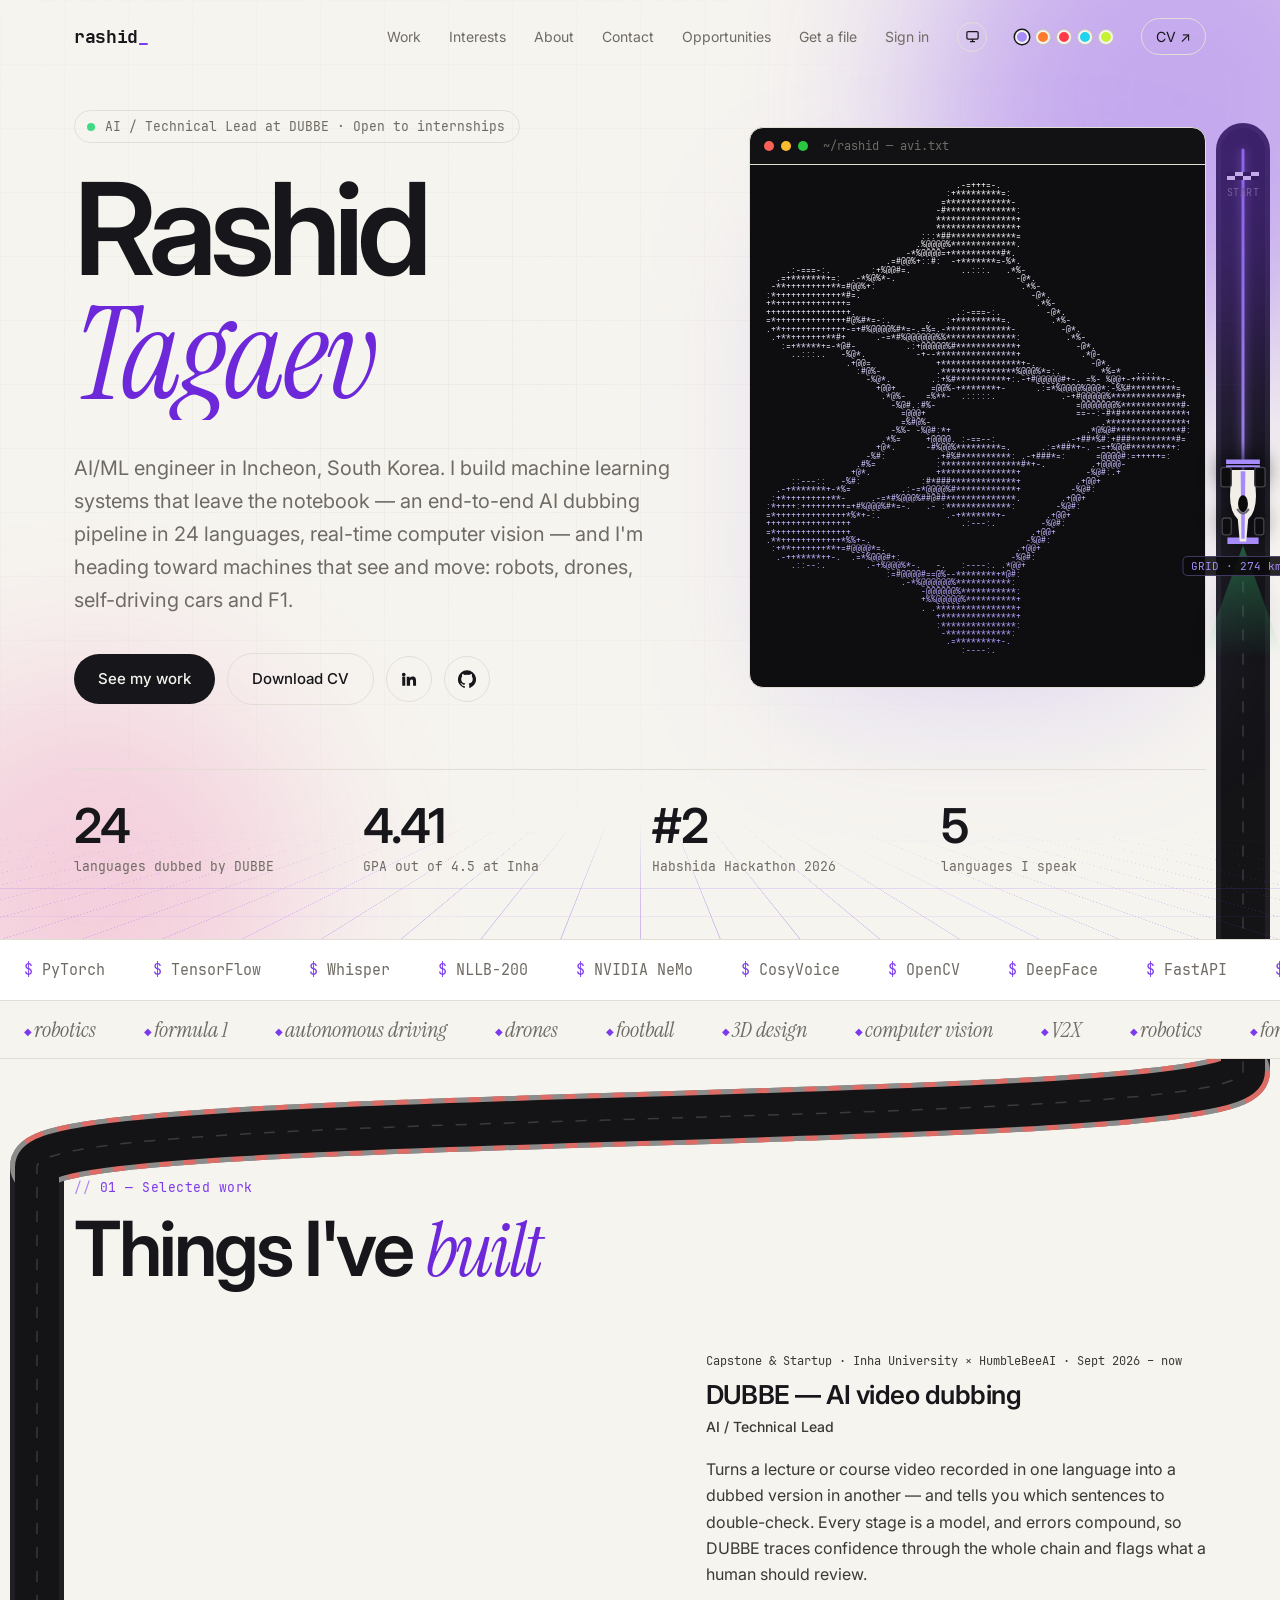
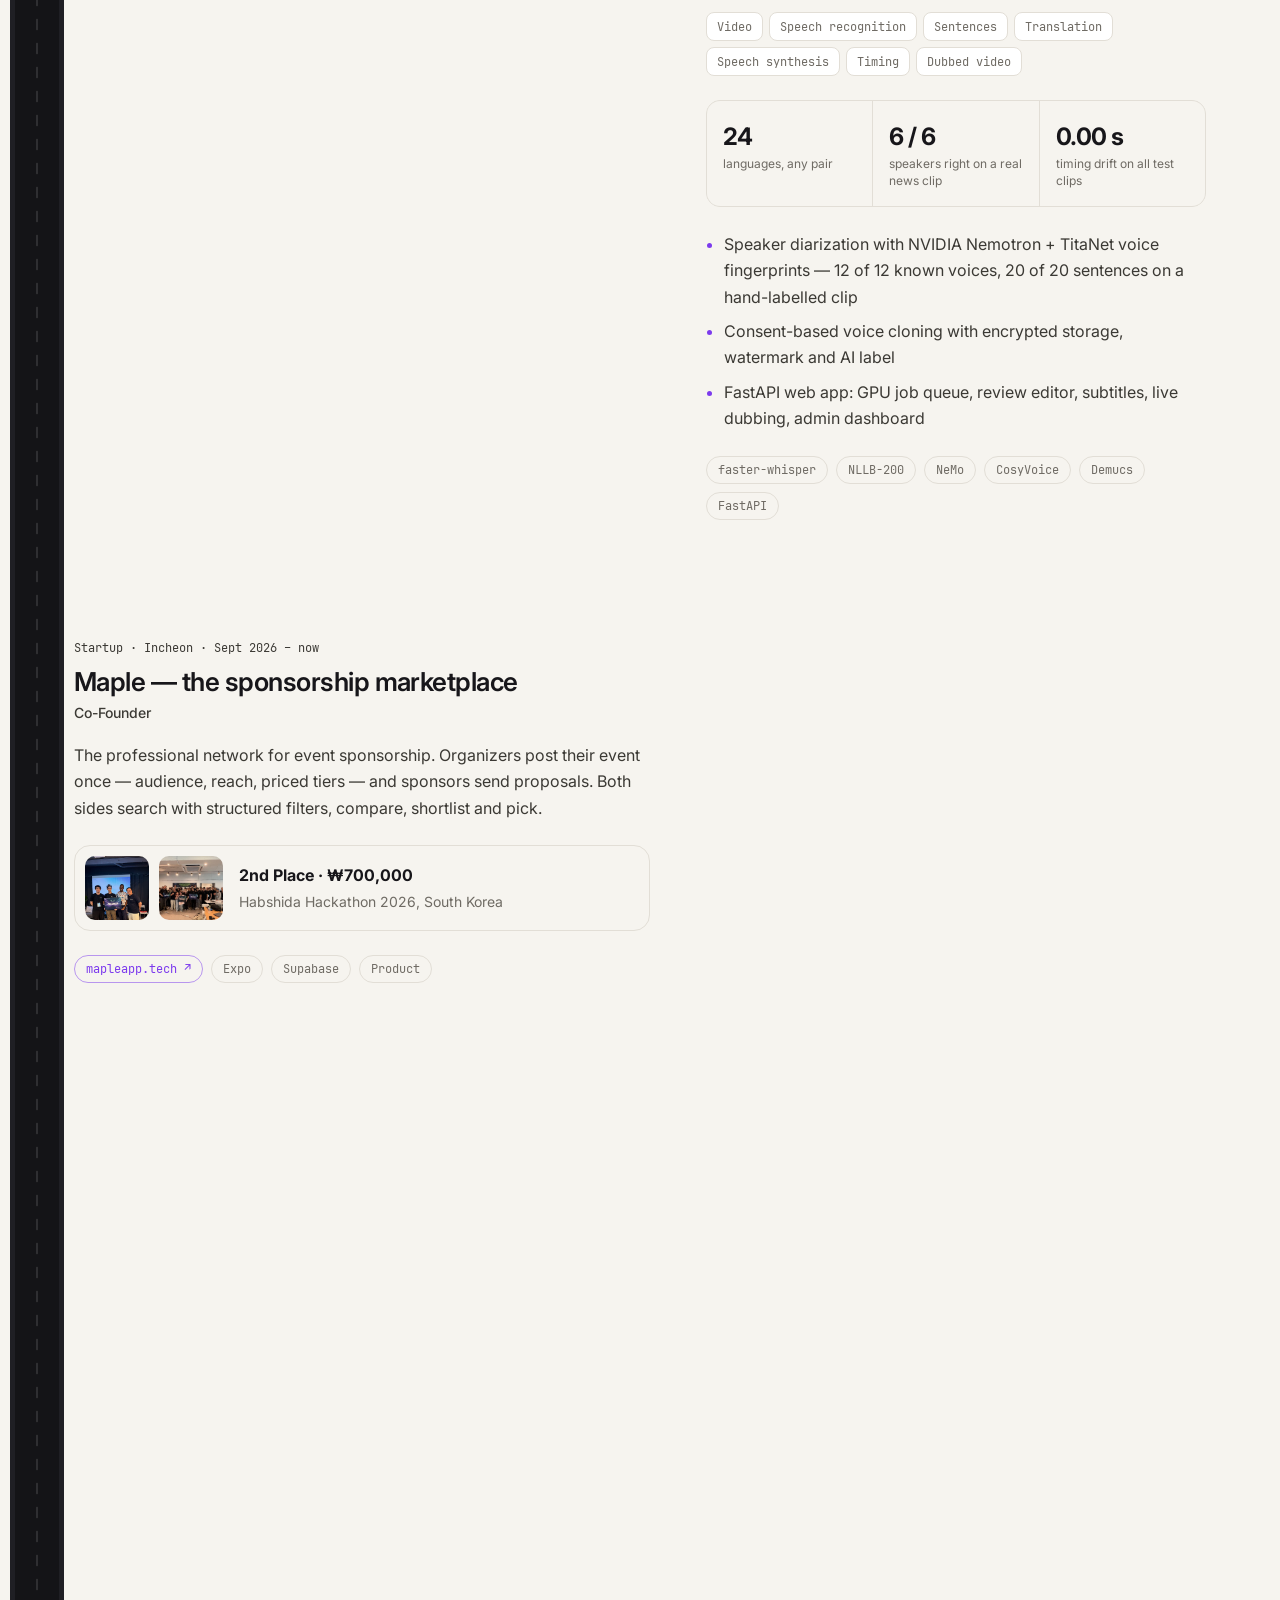
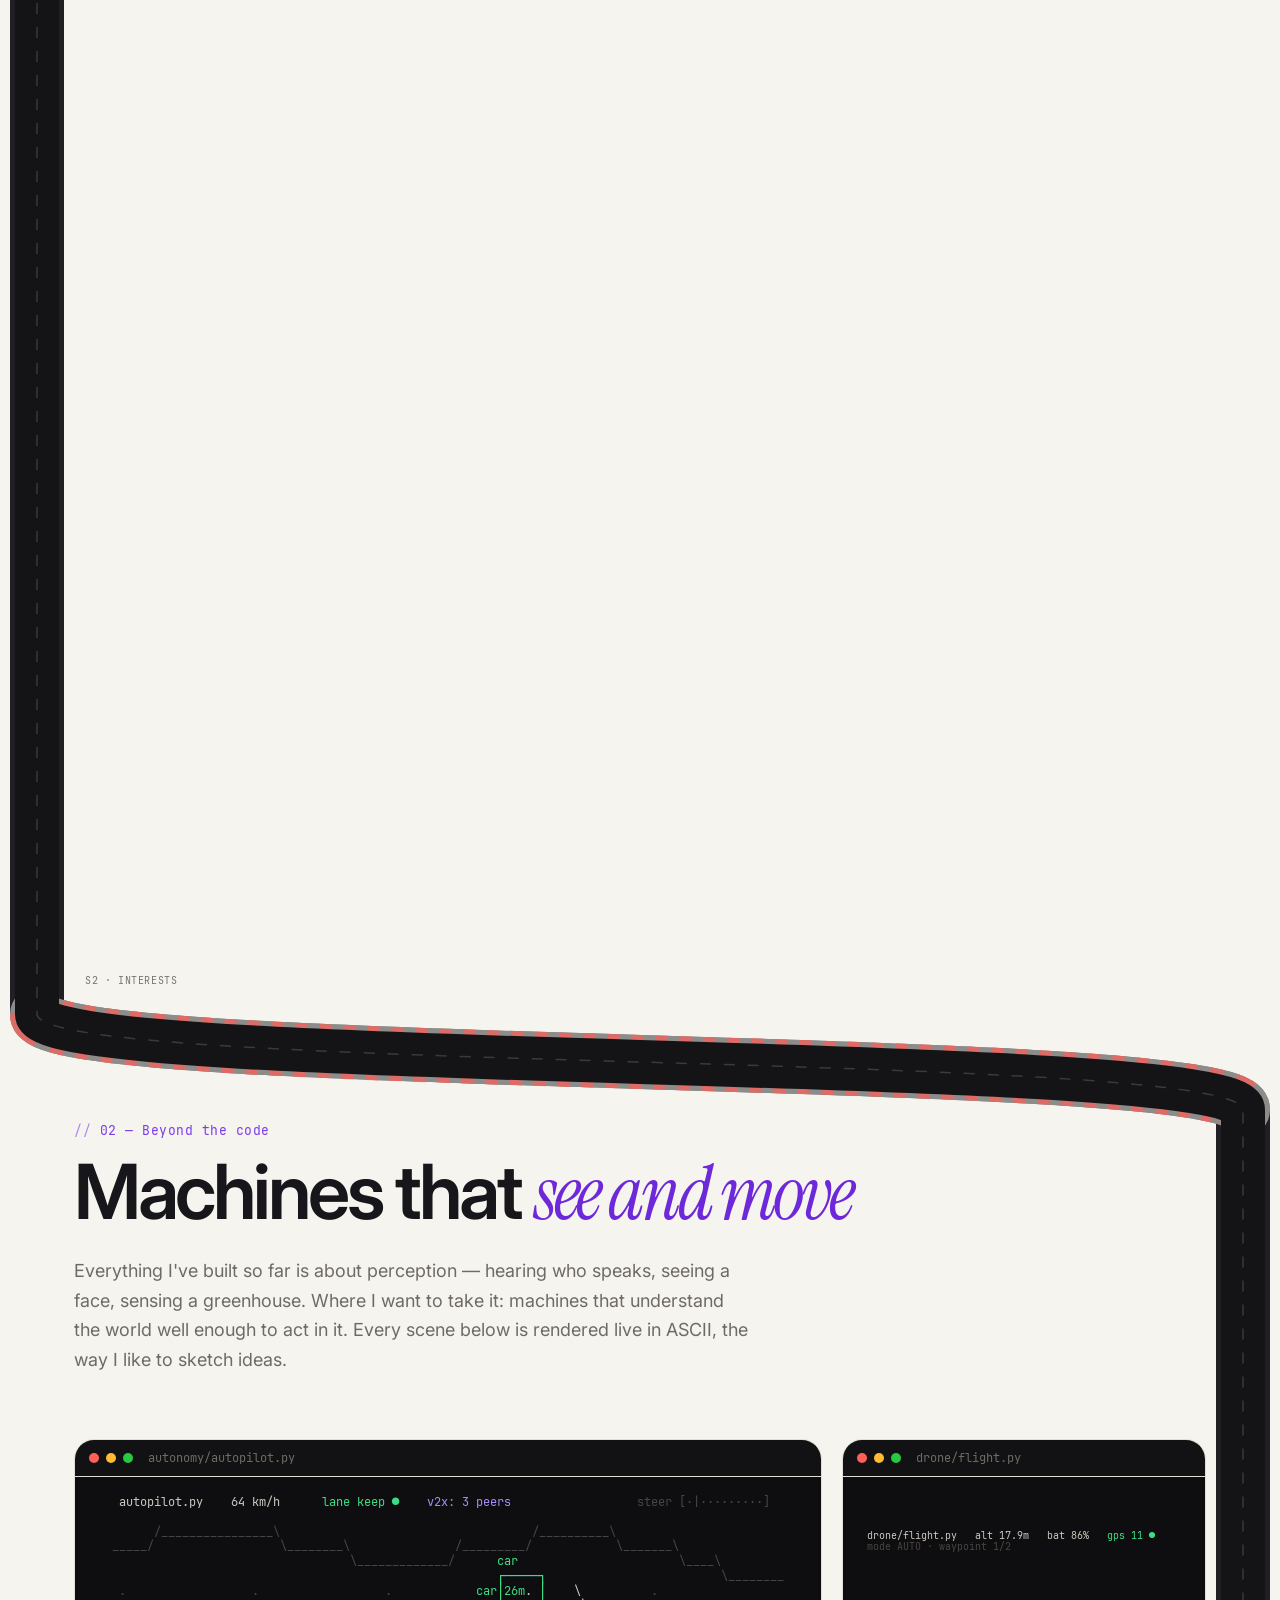
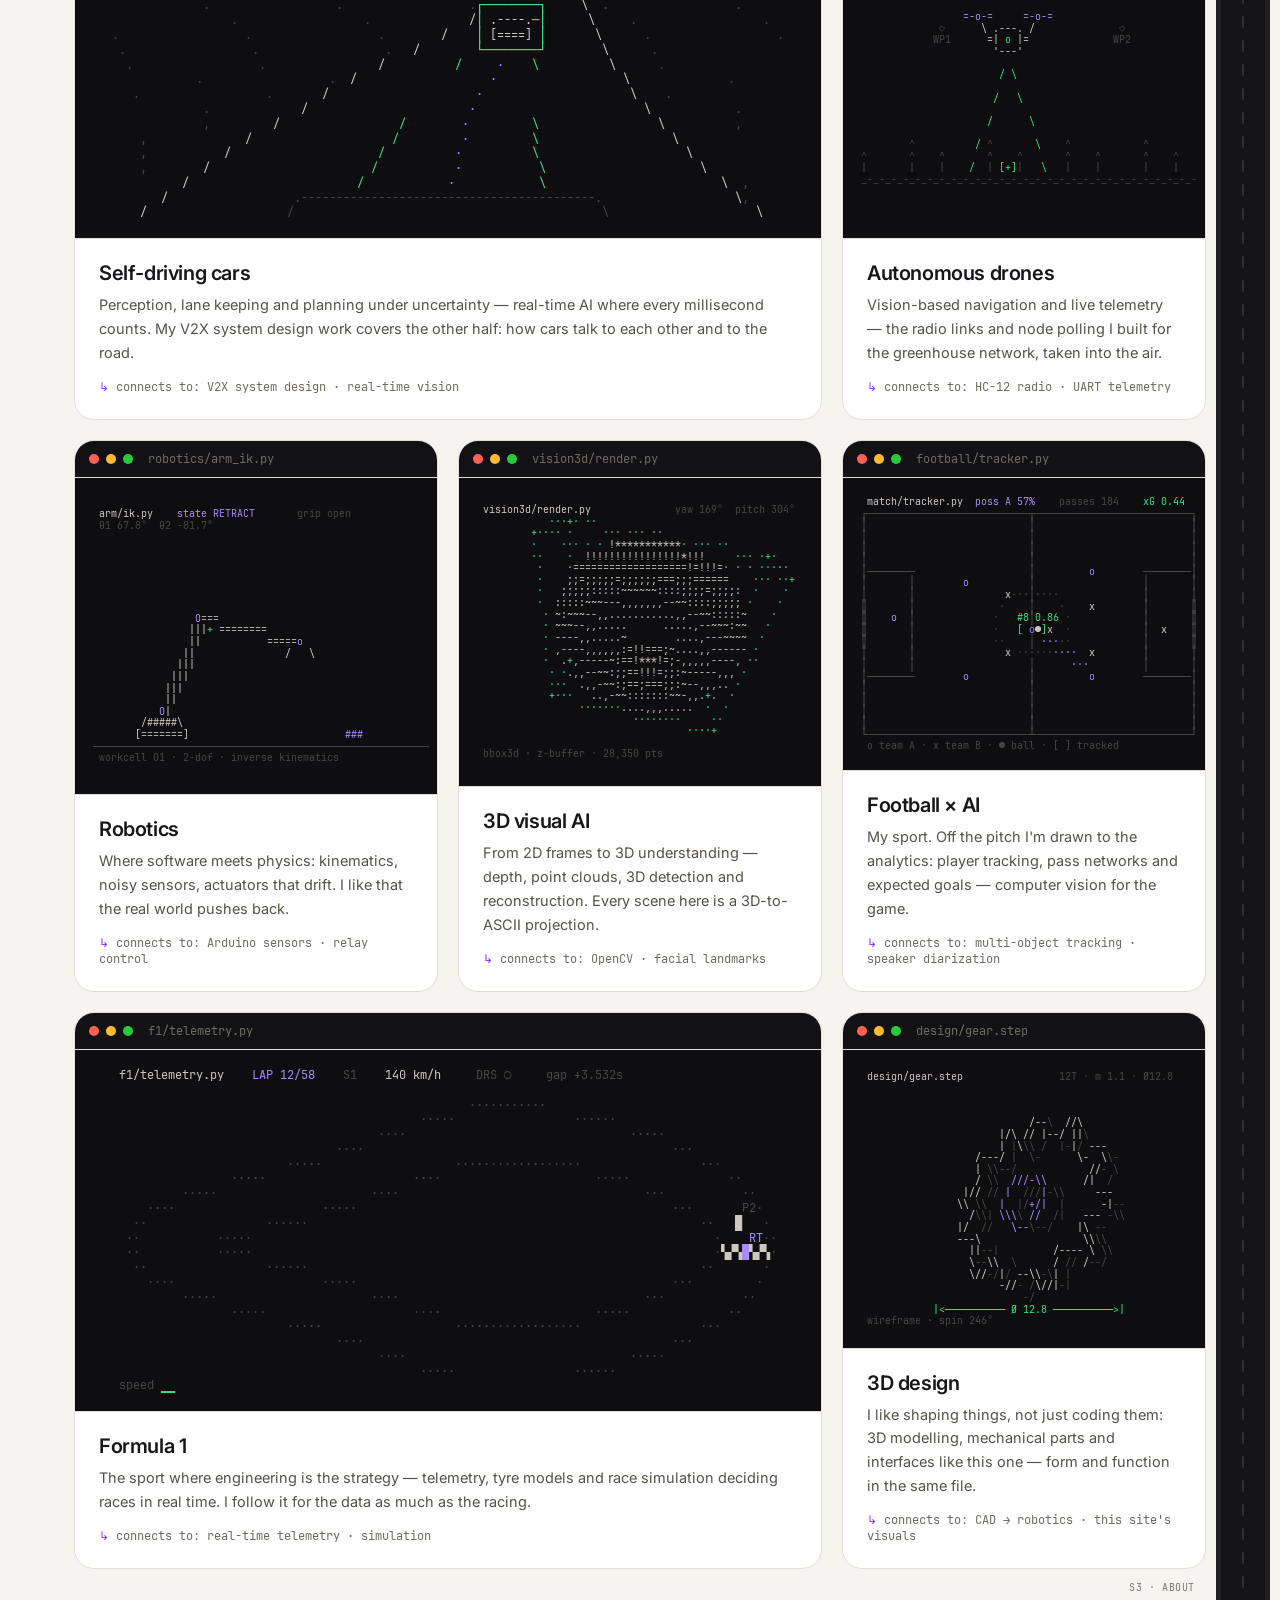
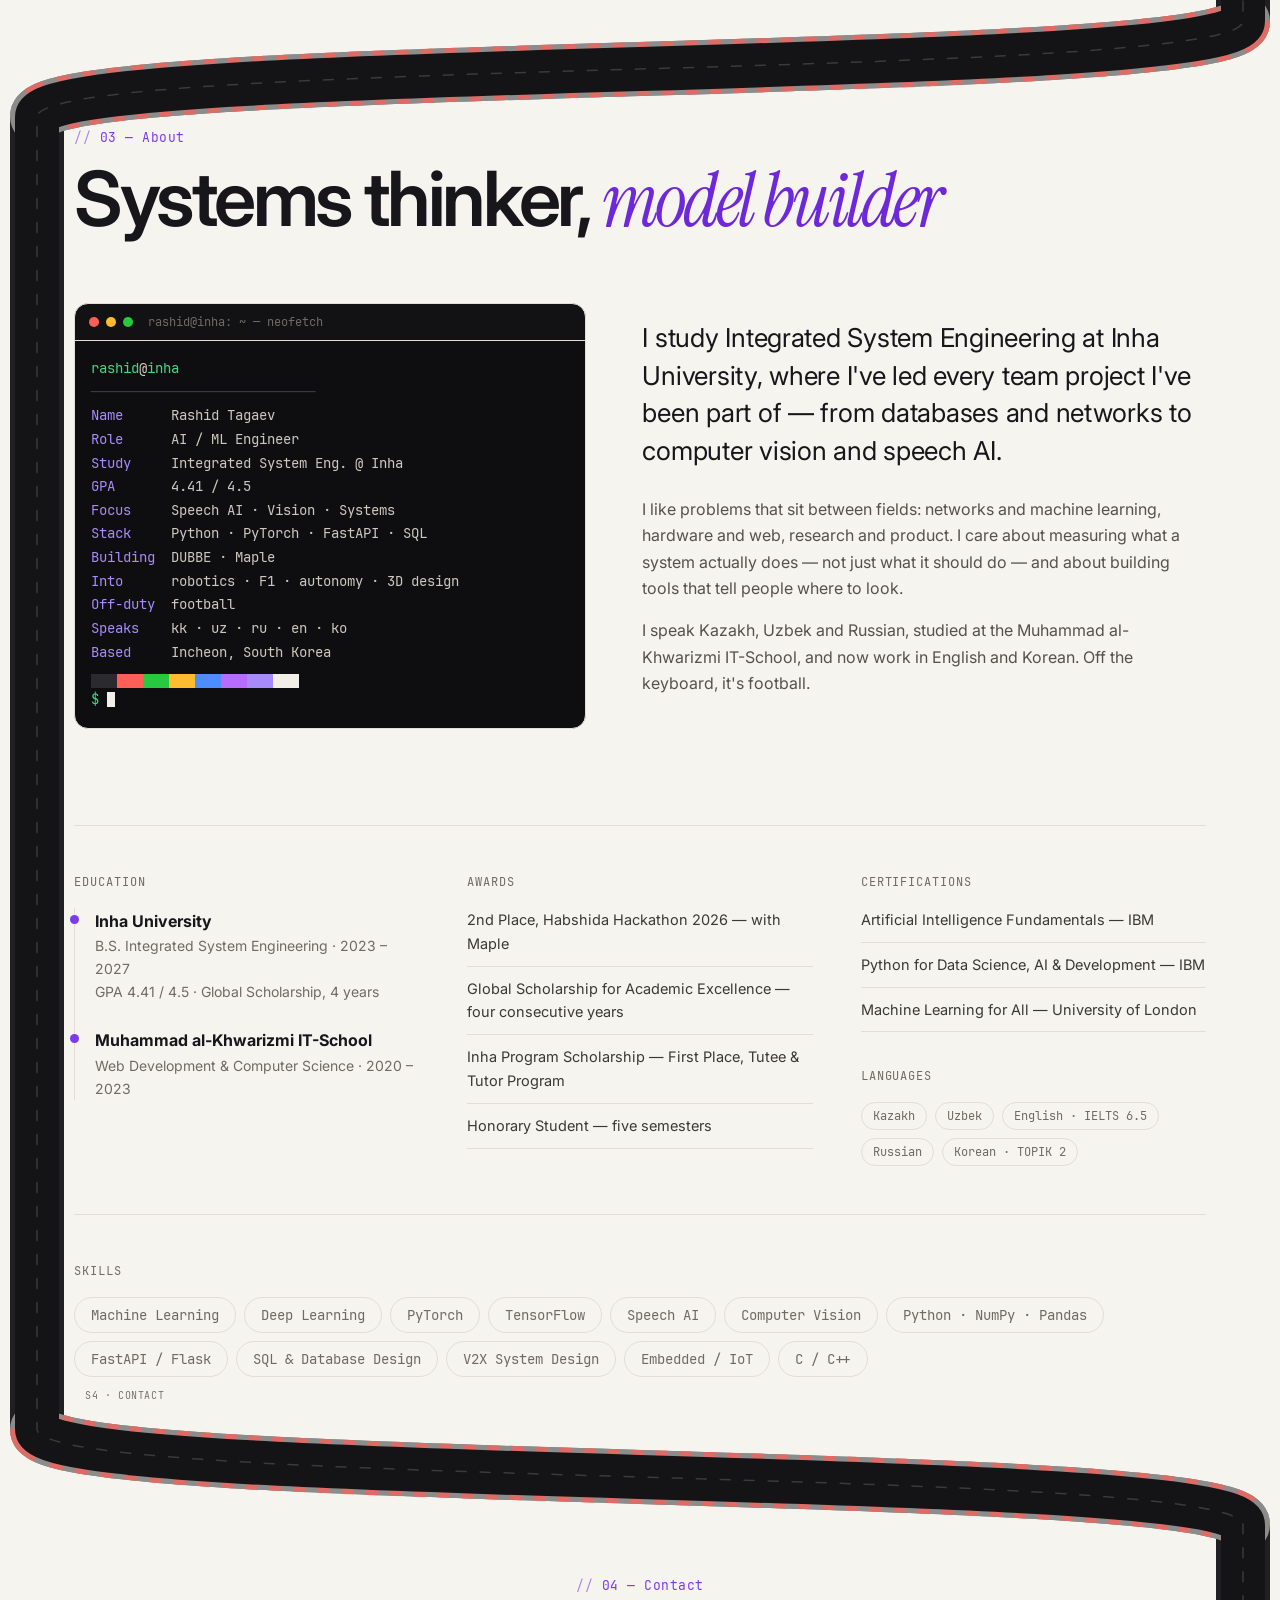
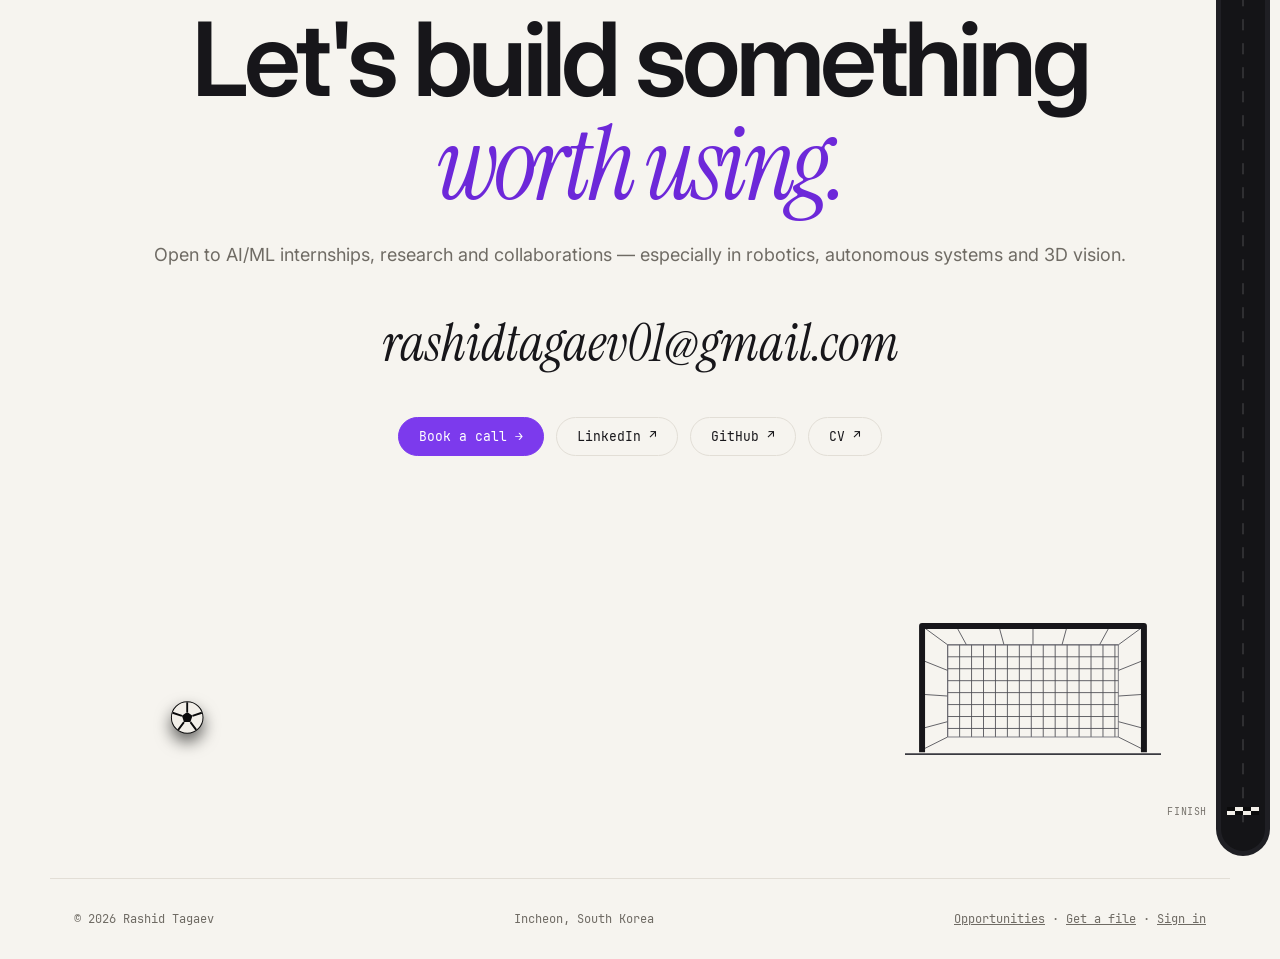
==== commit 4be65bfb: "Add 'Book a call' scheduling (like Calendly) - book.html: pick a call length, a free day and time (s" ====
--- a/index.html
+++ b/index.html
@@ -17,7 +17,7 @@
   <link rel="preconnect" href="https://fonts.gstatic.com" crossorigin>
   <link href="https://fonts.googleapis.com/css2?family=Inter:wght@400;500;600;700&family=Instrument+Serif:ital@0;1&display=swap" rel="stylesheet">
   <link rel="preload" href="assets/fonts/JetBrainsMono-Regular.woff2" as="font" type="font/woff2" crossorigin>
-  <link rel="stylesheet" href="style.css?v=d70e3587">
+  <link rel="stylesheet" href="style.css?v=c5dac612">
   <script>
     document.documentElement.classList.add('js');
     try { var t = localStorage.getItem('theme'); if (t && t !== 'violet') document.documentElement.dataset.theme = t; } catch (e) {}
@@ -434,6 +434,7 @@
     <p>Open to AI/ML internships, research and collaborations — especially in robotics, autonomous systems and 3D vision.</p>
     <a class="mail" href="mailto:rashidtagaev01@gmail.com">rashidtagaev01@gmail.com</a>
     <div class="socials">
+      <a class="book-cta" href="book.html">Book a call →</a>
       <a href="https://www.linkedin.com/in/rashid-tagaev/" target="_blank" rel="noopener">LinkedIn ↗</a>
       <a href="https://github.com/0C2L2" target="_blank" rel="noopener">GitHub ↗</a>
       <a href="assets/Rashid-Tagaev-CV.pdf" target="_blank">CV ↗</a>
@@ -469,7 +470,7 @@
   <video controls playsinline></video>
 </dialog>
 
-<script src="theme.js?v=d70e3587"></script>
-<script src="script.js?v=d70e3587"></script>
+<script src="theme.js?v=c5dac612"></script>
+<script src="script.js?v=c5dac612"></script>
 </body>
 </html>
--- a/style.css
+++ b/style.css
@@ -1094,3 +1094,73 @@
   .mc .ev span { display: none; }
   .tg-day { font-size: 13px; }
 }
+
+
+/* ── book a call (public page) ── */
+.book { display: grid; grid-template-columns: minmax(0, 340px) minmax(0, 1fr); gap: 16px; align-items: start; max-width: 1040px; margin: 0 auto; }
+.book .card { padding: 26px; }
+.book-info { display: grid; gap: 12px; align-content: start; }
+.book-info h1 { font: 600 clamp(26px, 3vw, 34px)/1.1 var(--sans); letter-spacing: -.03em; margin: 0; }
+.book-info .kicker { margin: 4px 0 0; }
+.book-info .lead { font-size: 15.5px; margin: 0; }
+.book-info .chips { margin: 6px 0 0; }
+.book-avatar { width: 56px; height: 56px; border-radius: 50%; display: grid; place-items: center; font: 600 22px var(--sans); color: var(--on-accent); background: var(--accent); }
+.book-fact { margin: 0; font-size: 14px; color: var(--text); }
+.book-main { display: grid; grid-template-columns: minmax(0, 1fr) 210px; gap: 24px; min-height: 380px; }
+.book-main.narrow { grid-template-columns: 1fr; }
+.bk-month { display: flex; align-items: center; justify-content: space-between; margin-bottom: 12px; }
+.bk-month b { font-size: 16px; }
+.bk-grid { display: grid; grid-template-columns: repeat(7, 1fr); gap: 6px; }
+.bk-wd { font: 500 11px var(--mono); color: var(--muted); text-align: center; padding-bottom: 4px; }
+.bk-day { aspect-ratio: 1; border-radius: 50%; border: 0; background: color-mix(in srgb, var(--accent) 14%, transparent); color: var(--fg); font: 600 14px var(--sans); cursor: pointer; }
+.bk-day:hover { background: color-mix(in srgb, var(--accent) 28%, transparent); }
+.bk-day.on { background: var(--accent); color: var(--on-accent); }
+.bk-day:disabled { background: none; color: var(--muted); opacity: .5; font-weight: 400; cursor: default; }
+.bk-times { display: grid; align-content: start; gap: 10px; }
+.bk-times-h { margin: 0; font-weight: 600; }
+.bk-slots { display: grid; gap: 8px; max-height: 380px; overflow-y: auto; padding-right: 4px; }
+.bk-slot { padding: 11px; border-radius: 10px; border: 1px solid color-mix(in srgb, var(--accent) 55%, transparent); background: transparent; color: var(--accent); font: 600 14.5px var(--mono); cursor: pointer; }
+.bk-slot:hover, .bk-slot:focus-visible { background: var(--accent); color: var(--on-accent); }
+.bk-form { max-width: 520px; }
+.bk-back { border: 0; background: none; padding: 0; cursor: pointer; text-align: left; width: fit-content; }
+.bk-when { margin: 0; font-size: 15.5px; }
+.page .bk-form textarea { font: 15px/1.5 var(--sans); resize: vertical; }
+.bk-done { display: grid; gap: 12px; justify-items: start; }
+.bk-done h2 { font: 600 28px var(--sans); letter-spacing: -.02em; margin: 0; }
+.bk-check { width: 48px; height: 48px; border-radius: 50%; display: grid; place-items: center; font-size: 24px; color: var(--on-accent); background: var(--green); }
+.bk-done .notice { font-size: 13.5px; word-break: break-all; }
+.book-closed { grid-column: 1 / -1; padding: 40px; text-align: center; }
+.book-closed .actions { justify-content: center; }
+.socials .book-cta { background: var(--accent); color: var(--on-accent); border-color: var(--accent); }
+
+/* planner: bookings tab */
+.bk-share { display: grid; grid-template-columns: minmax(0, 1fr) auto auto; align-items: center; gap: 16px; }
+.bk-share h3 { margin: 0 0 2px; }
+.bk-share .meta { margin: 0; }
+.bk-share code { font: 13px var(--mono); padding: 8px 12px; border: 1px solid var(--line); border-radius: 8px; background: var(--bg); }
+.bk-row { display: grid; grid-template-columns: 170px minmax(0, 1fr) auto; gap: 16px; align-items: start; padding: 12px 4px; border-top: 1px solid var(--line); }
+.bk-row.cancelled { opacity: .55; }
+.bk-time, .bk-who { display: grid; gap: 2px; min-width: 0; }
+.bk-time span { font: 12.5px var(--mono); color: var(--muted); }
+.bk-who a { font-size: 13.5px; color: var(--accent); }
+.bk-who p { margin: 6px 0 0; font-size: 14px; color: var(--text); white-space: pre-wrap; }
+.bk-set { display: grid; gap: 14px; }
+.bk-set-grid { display: grid; grid-template-columns: repeat(4, minmax(0, 1fr)); gap: 12px; }
+.bk-set-grid > label { display: grid; gap: 5px; font-size: 13px; color: var(--muted); }
+.bk-set-grid .full { grid-column: 1 / -1; }
+.bk-set fieldset { border: 1px solid var(--line); border-radius: 12px; padding: 10px 14px; margin: 0; display: flex; flex-wrap: wrap; gap: 8px 18px; }
+.bk-set legend { font: 500 11px var(--mono); text-transform: uppercase; letter-spacing: .08em; color: var(--muted); padding: 0 6px; }
+.bk-set .check { display: inline-flex; align-items: center; gap: 6px; font-size: 14px; color: var(--fg); }
+.page .bk-set .check input { width: auto; }
+.bk-hours { display: grid; grid-template-columns: repeat(auto-fill, minmax(260px, 1fr)); gap: 8px 18px; width: 100%; }
+.bk-hour { display: grid; grid-template-columns: 70px 1fr auto 1fr; align-items: center; gap: 8px; }
+.page .bk-hour input[type=time] { padding: 7px 8px; font-size: 14px; }
+.switch-row { display: inline-flex; align-items: center; gap: 8px; font-size: 14px; color: var(--fg); }
+.page .switch-row input { width: 18px; height: 18px; accent-color: var(--accent); }
+
+@media (max-width: 860px) {
+  .book, .book-main { grid-template-columns: 1fr; }
+  .bk-share { grid-template-columns: 1fr; }
+  .bk-row { grid-template-columns: 1fr; gap: 6px; }
+  .bk-set-grid { grid-template-columns: 1fr 1fr; }
+}
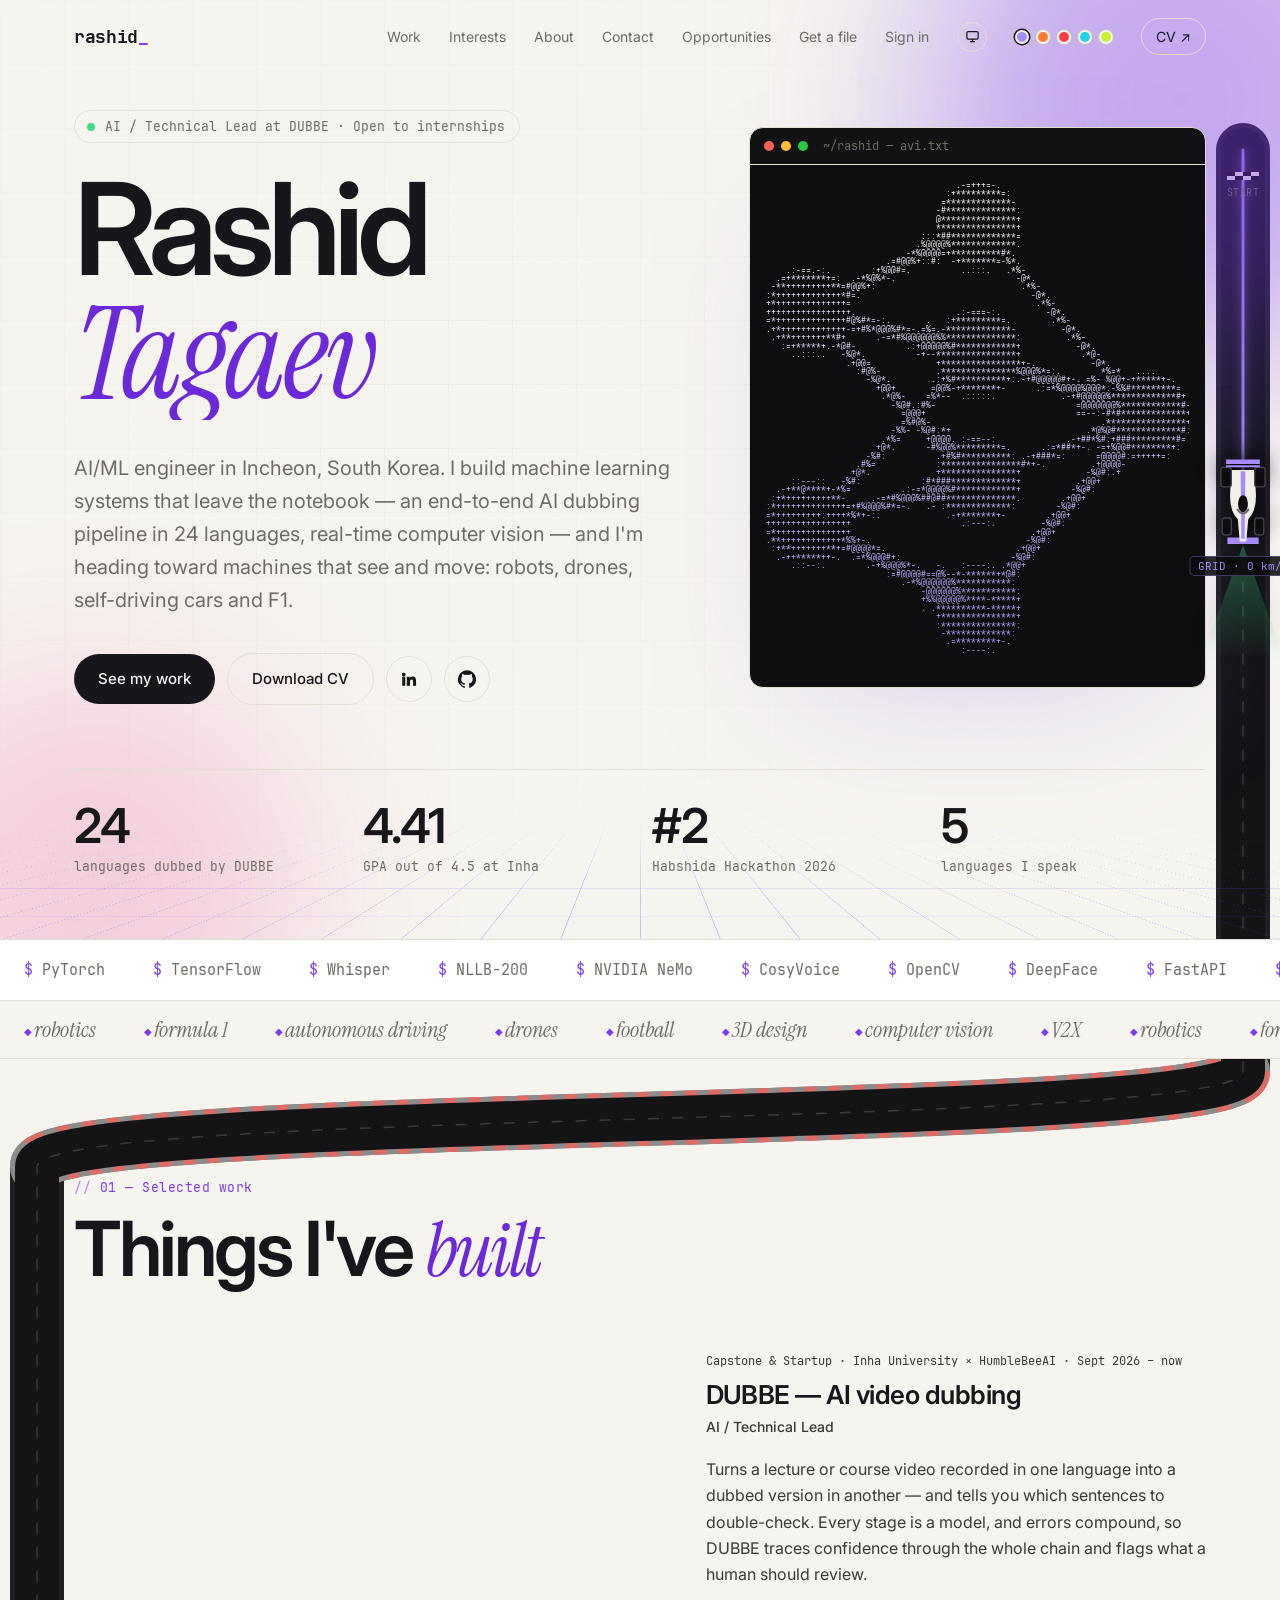
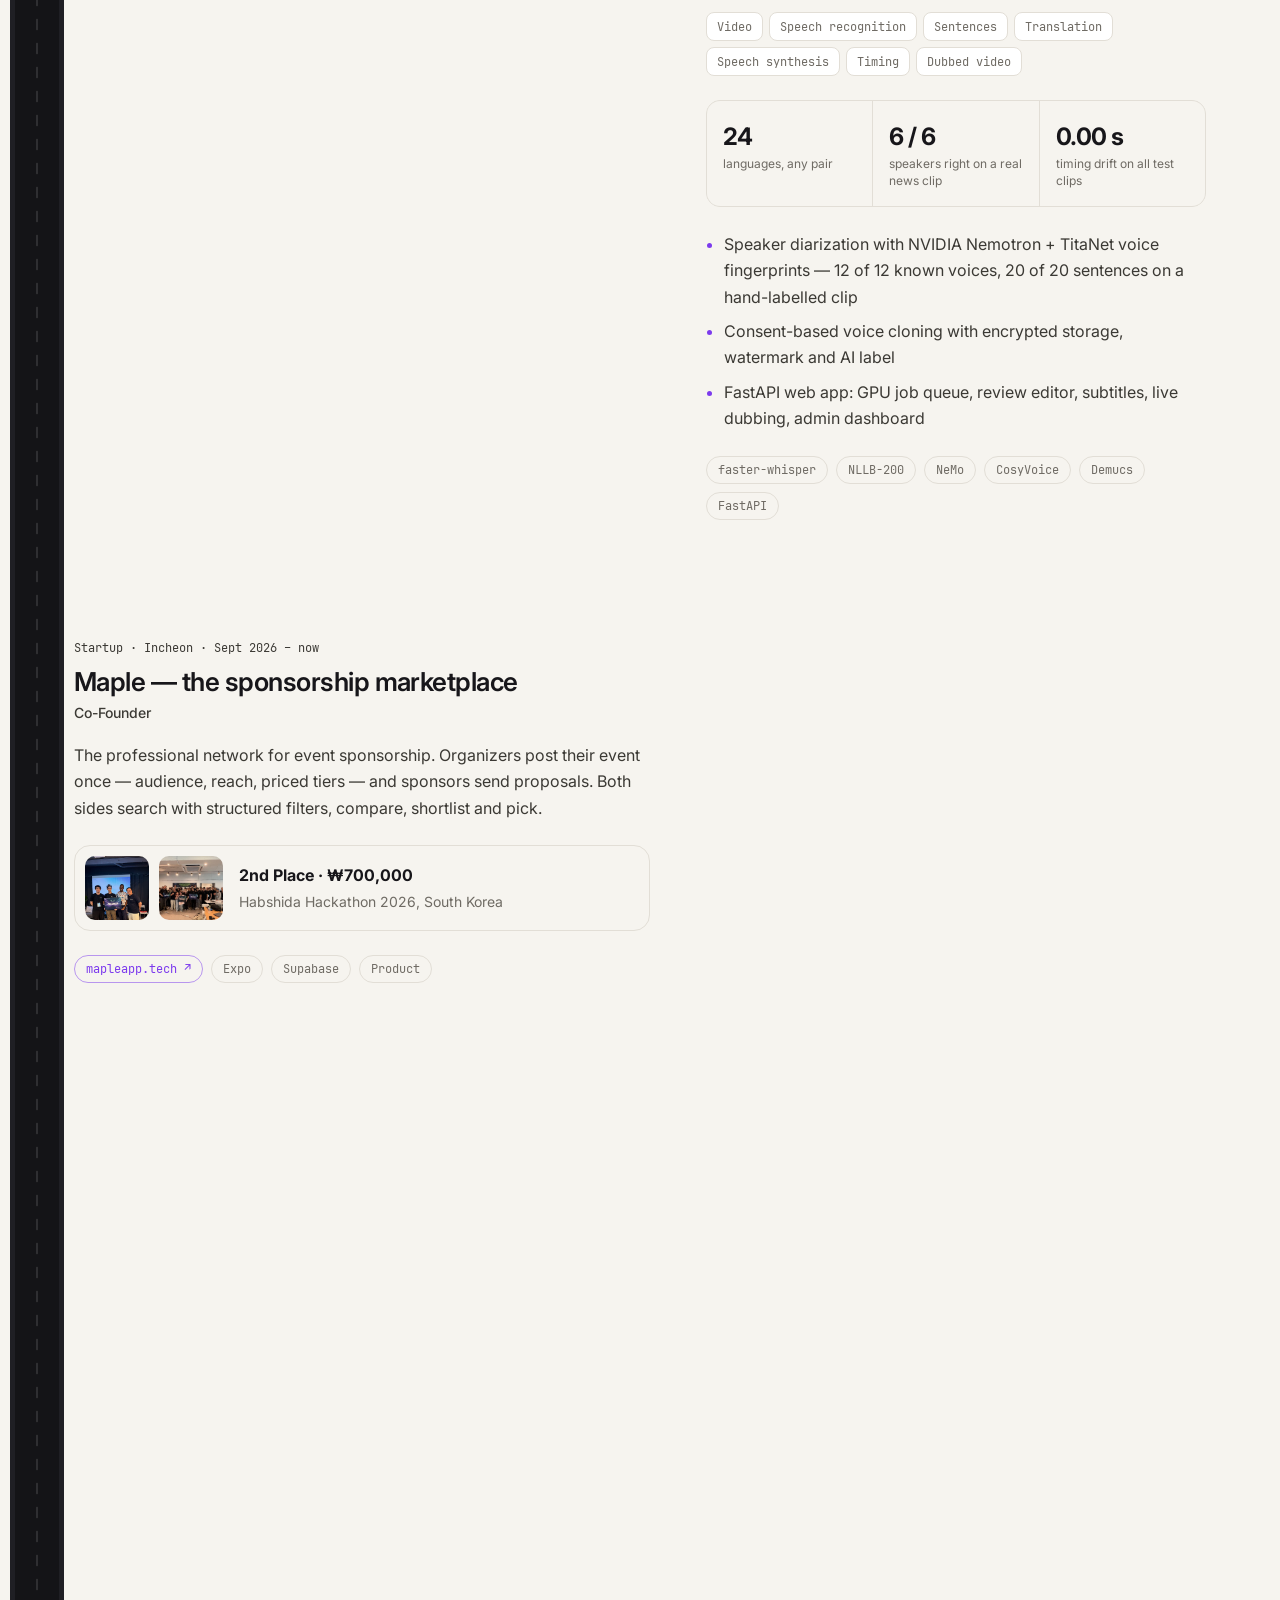
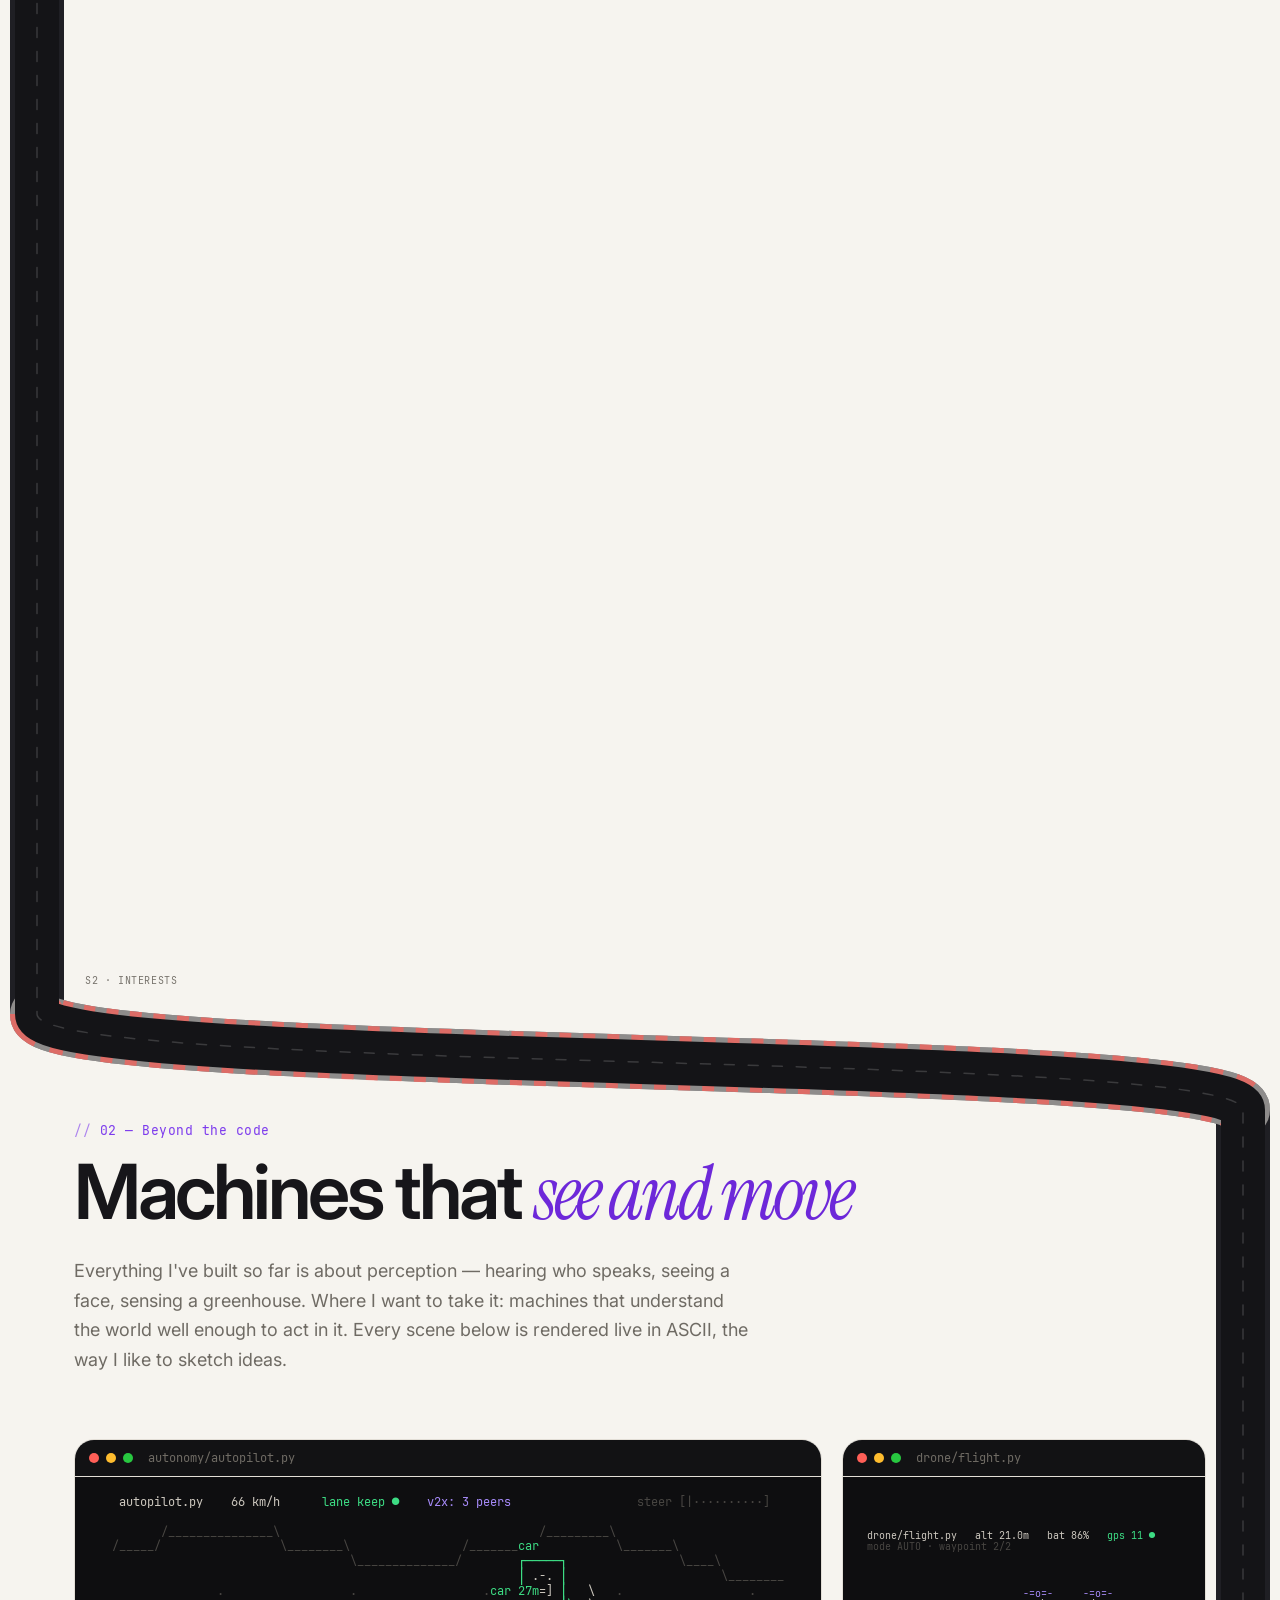
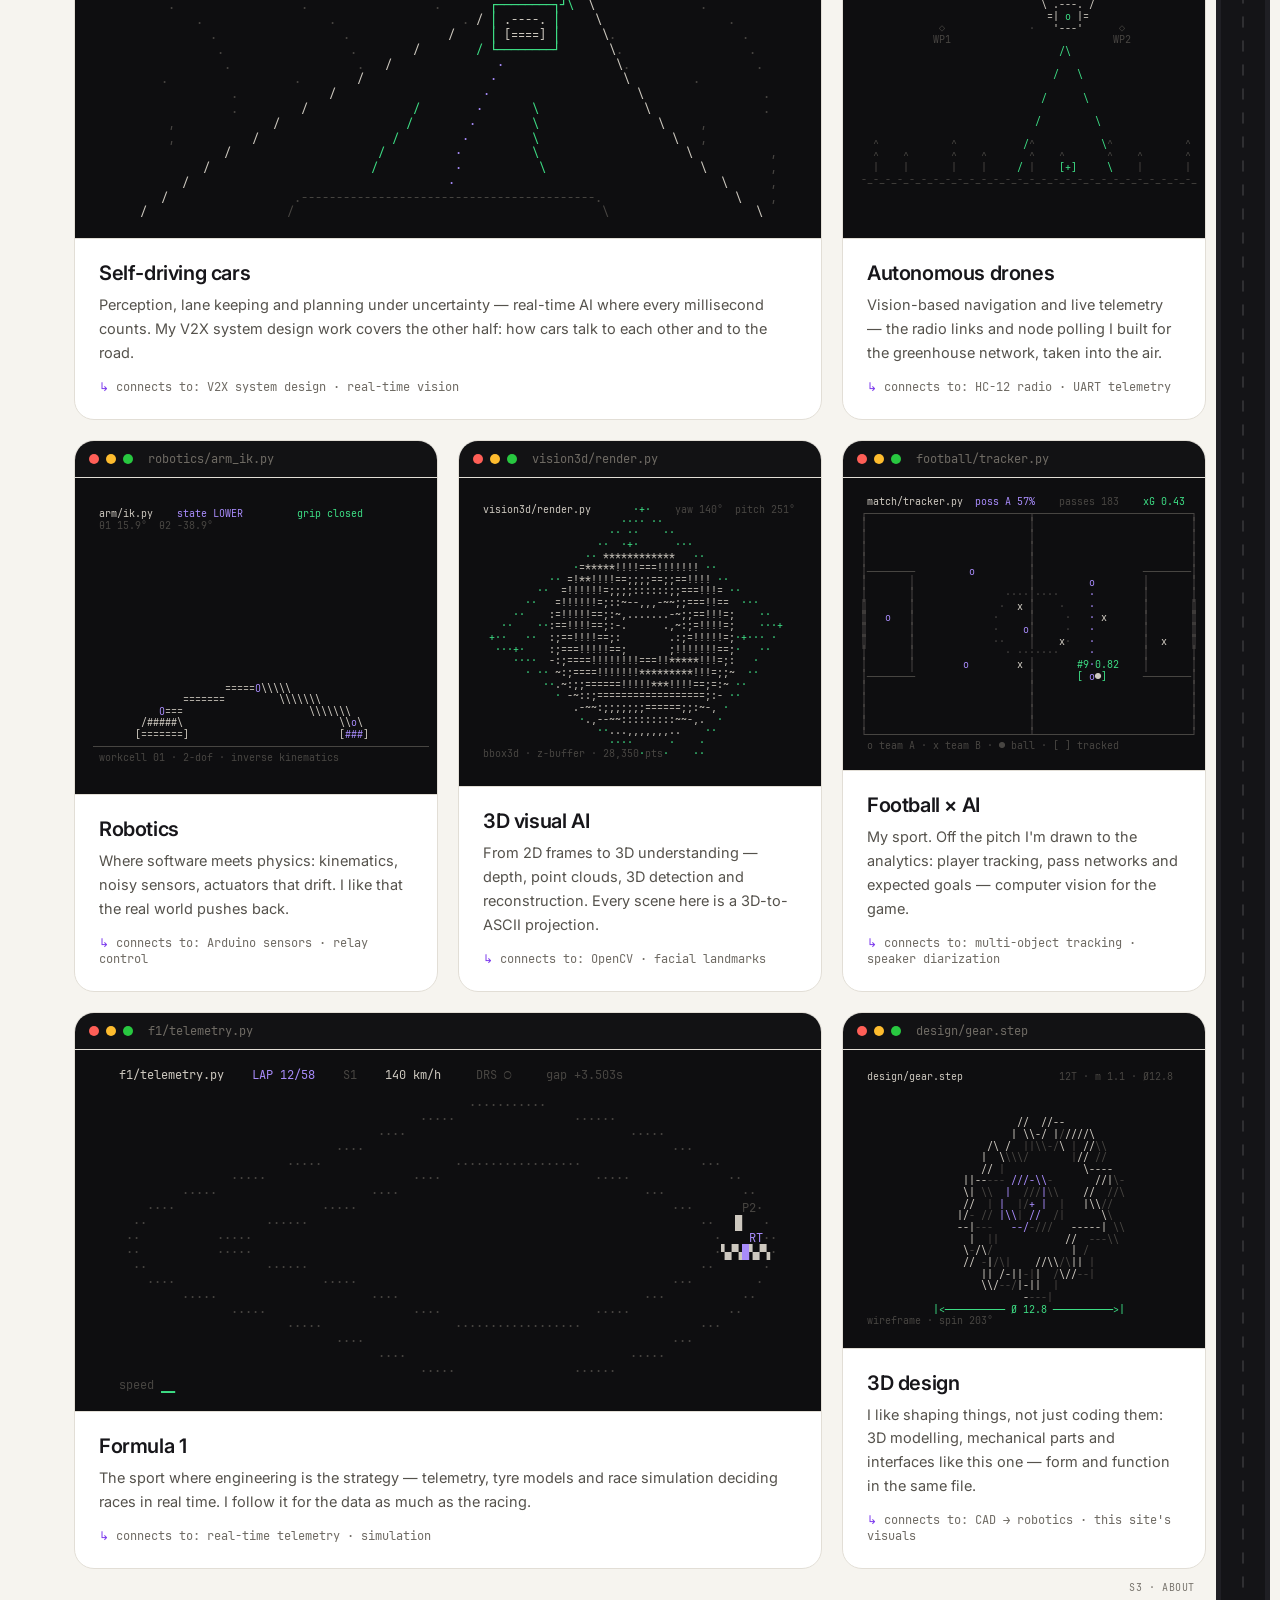
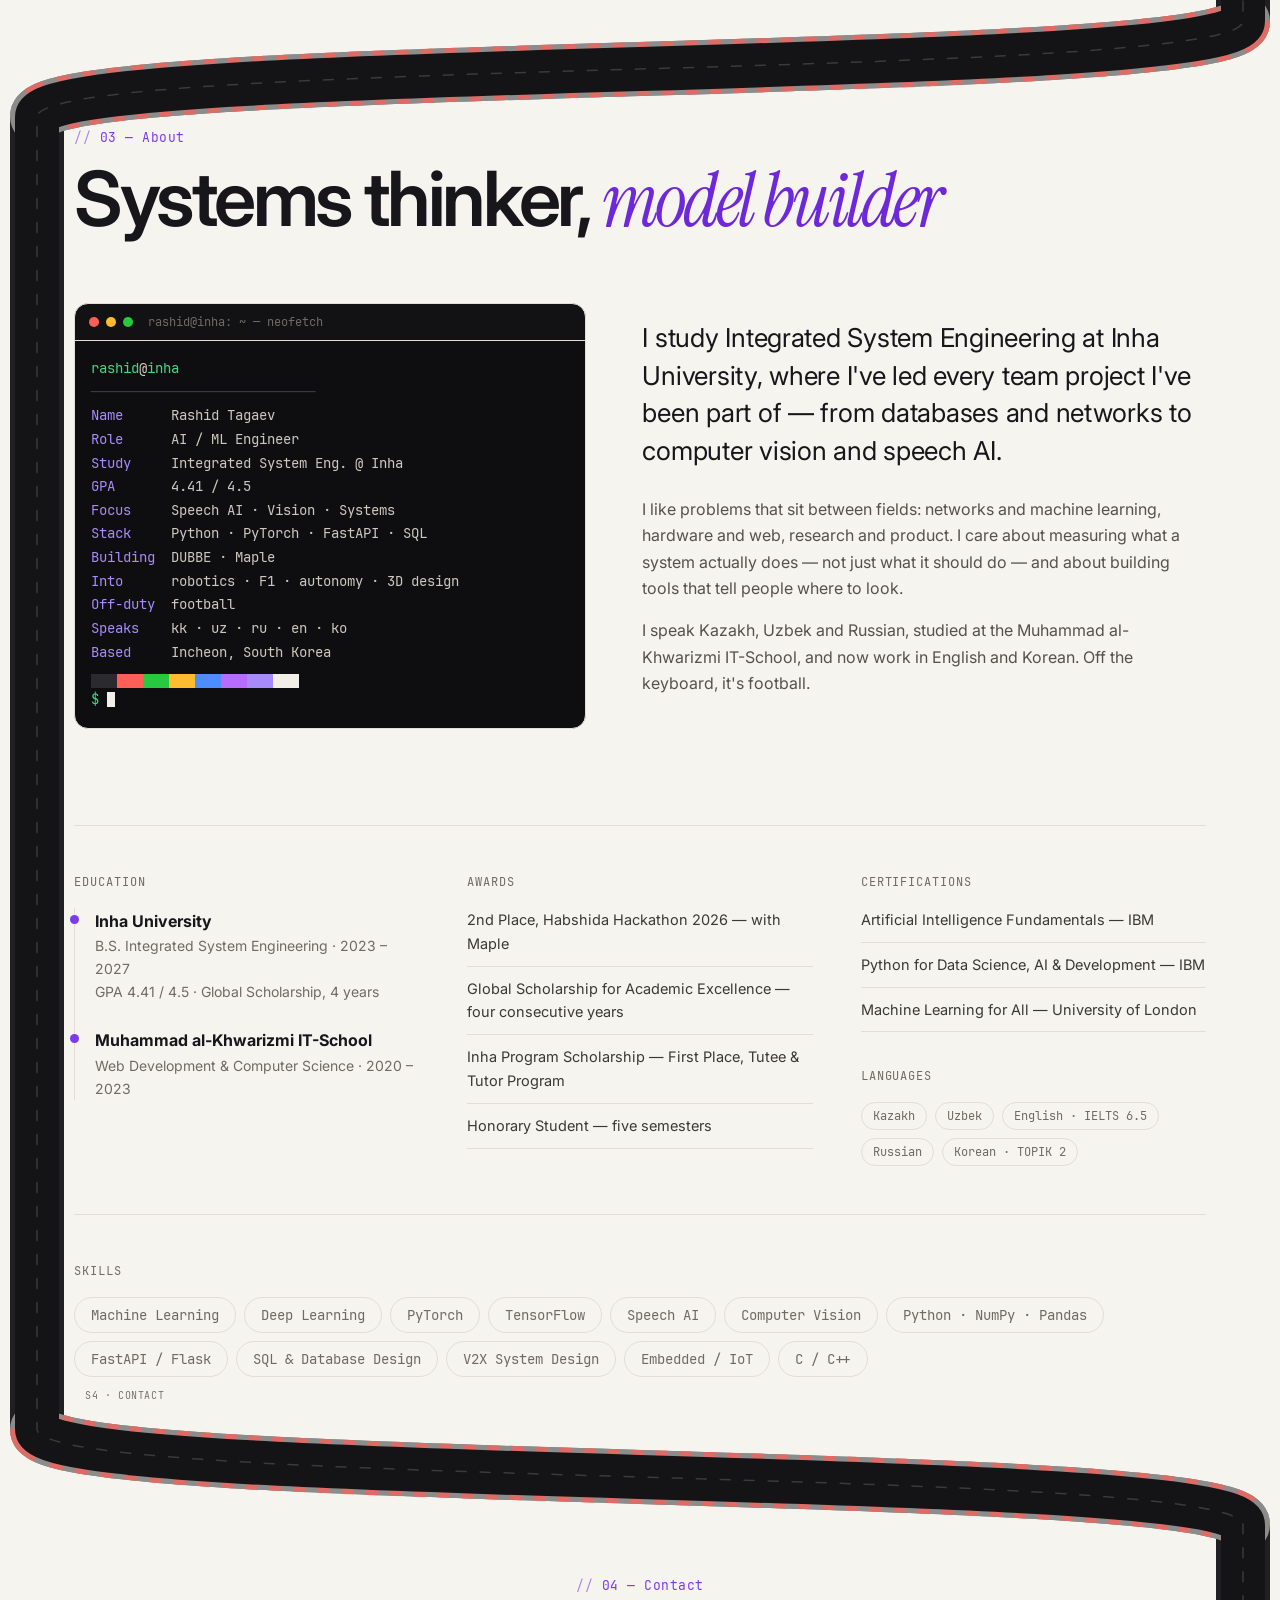
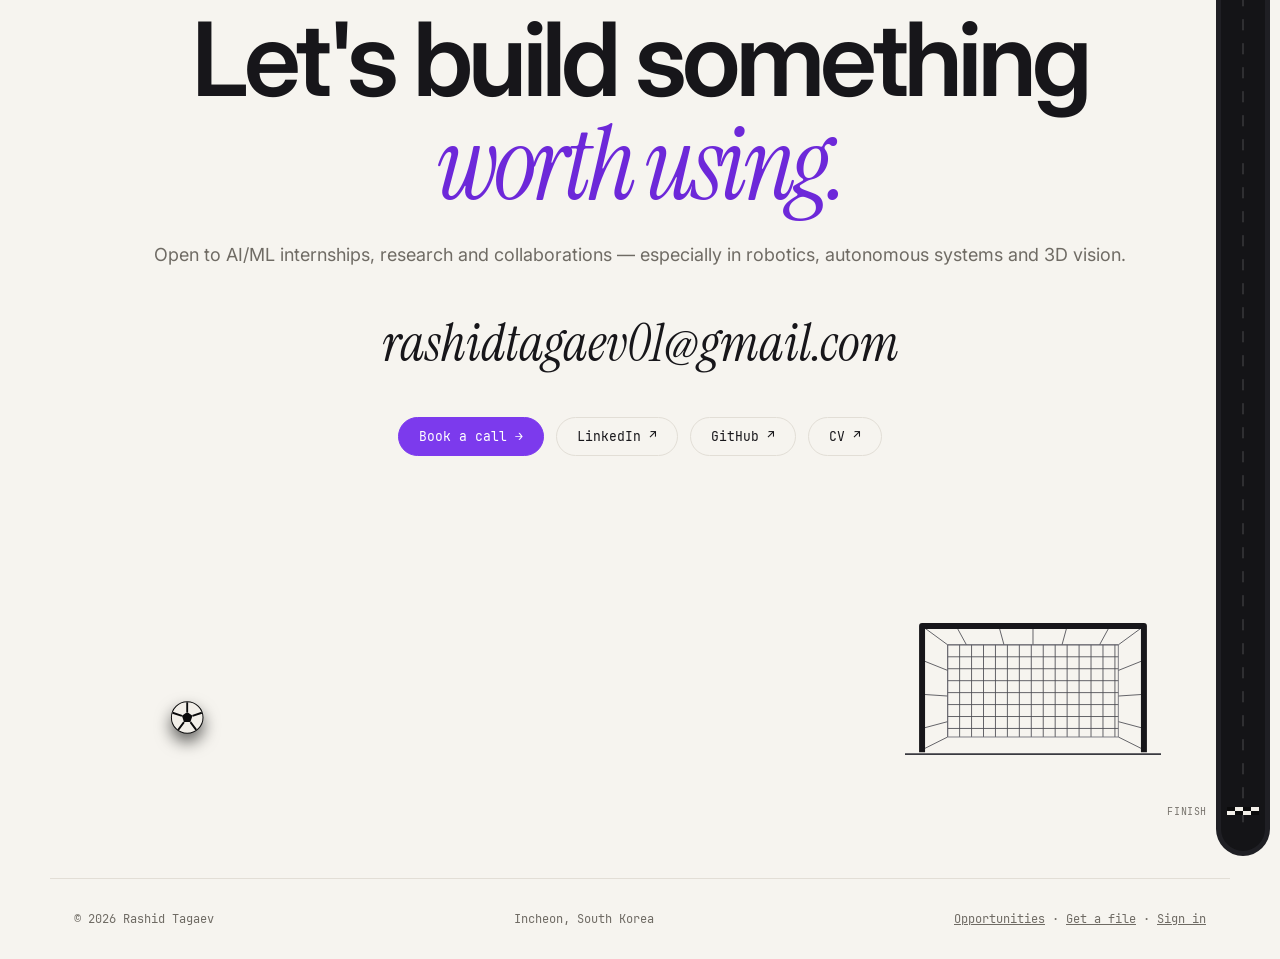
==== commit aacd4ed0: "Booking: visitors pick how to meet; owner emails the link - Meeting options (Google Meet, Zoom, Micr" ====
--- a/index.html
+++ b/index.html
@@ -17,7 +17,7 @@
   <link rel="preconnect" href="https://fonts.gstatic.com" crossorigin>
   <link href="https://fonts.googleapis.com/css2?family=Inter:wght@400;500;600;700&family=Instrument+Serif:ital@0;1&display=swap" rel="stylesheet">
   <link rel="preload" href="assets/fonts/JetBrainsMono-Regular.woff2" as="font" type="font/woff2" crossorigin>
-  <link rel="stylesheet" href="style.css?v=c5dac612">
+  <link rel="stylesheet" href="style.css?v=432fd8f5">
   <script>
     document.documentElement.classList.add('js');
     try { var t = localStorage.getItem('theme'); if (t && t !== 'violet') document.documentElement.dataset.theme = t; } catch (e) {}
@@ -470,7 +470,7 @@
   <video controls playsinline></video>
 </dialog>
 
-<script src="theme.js?v=c5dac612"></script>
-<script src="script.js?v=c5dac612"></script>
+<script src="theme.js?v=432fd8f5"></script>
+<script src="script.js?v=432fd8f5"></script>
 </body>
 </html>
--- a/style.css
+++ b/style.css
@@ -1164,3 +1164,19 @@
   .bk-row { grid-template-columns: 1fr; gap: 6px; }
   .bk-set-grid { grid-template-columns: 1fr 1fr; }
 }
+
+/* book: how to meet */
+.bk-meet { border: 0; padding: 0; margin: 0; display: grid; grid-template-columns: repeat(auto-fill, minmax(150px, 1fr)); gap: 8px; }
+.bk-meet legend { font-size: 13px; color: var(--muted); margin-bottom: 8px; padding: 0; }
+.bk-opt { position: relative; cursor: pointer; }
+.bk-opt input { position: absolute; opacity: 0; }
+.bk-opt span { display: flex; align-items: center; gap: 8px; padding: 11px 12px; border: 1px solid var(--line); border-radius: 12px; font-size: 14.5px; color: var(--fg); background: var(--bg2); }
+.bk-opt i { font-style: normal; }
+.bk-opt input:checked + span { border-color: var(--accent); background: color-mix(in srgb, var(--accent) 12%, var(--bg2)); box-shadow: inset 0 0 0 1px var(--accent); }
+.bk-opt input:focus-visible + span { outline: 2px solid var(--accent); outline-offset: 2px; }
+.bk-meet-hint { margin: -4px 0 0; }
+/* planner: links still to send */
+.bk-row.todo { box-shadow: inset 3px 0 0 var(--accent); padding-left: 12px; }
+.bk-who .t-meta { margin-top: 4px; }
+.bk-who .t-meta a { color: var(--muted); font-size: 12px; }
+.sent { color: var(--green); }
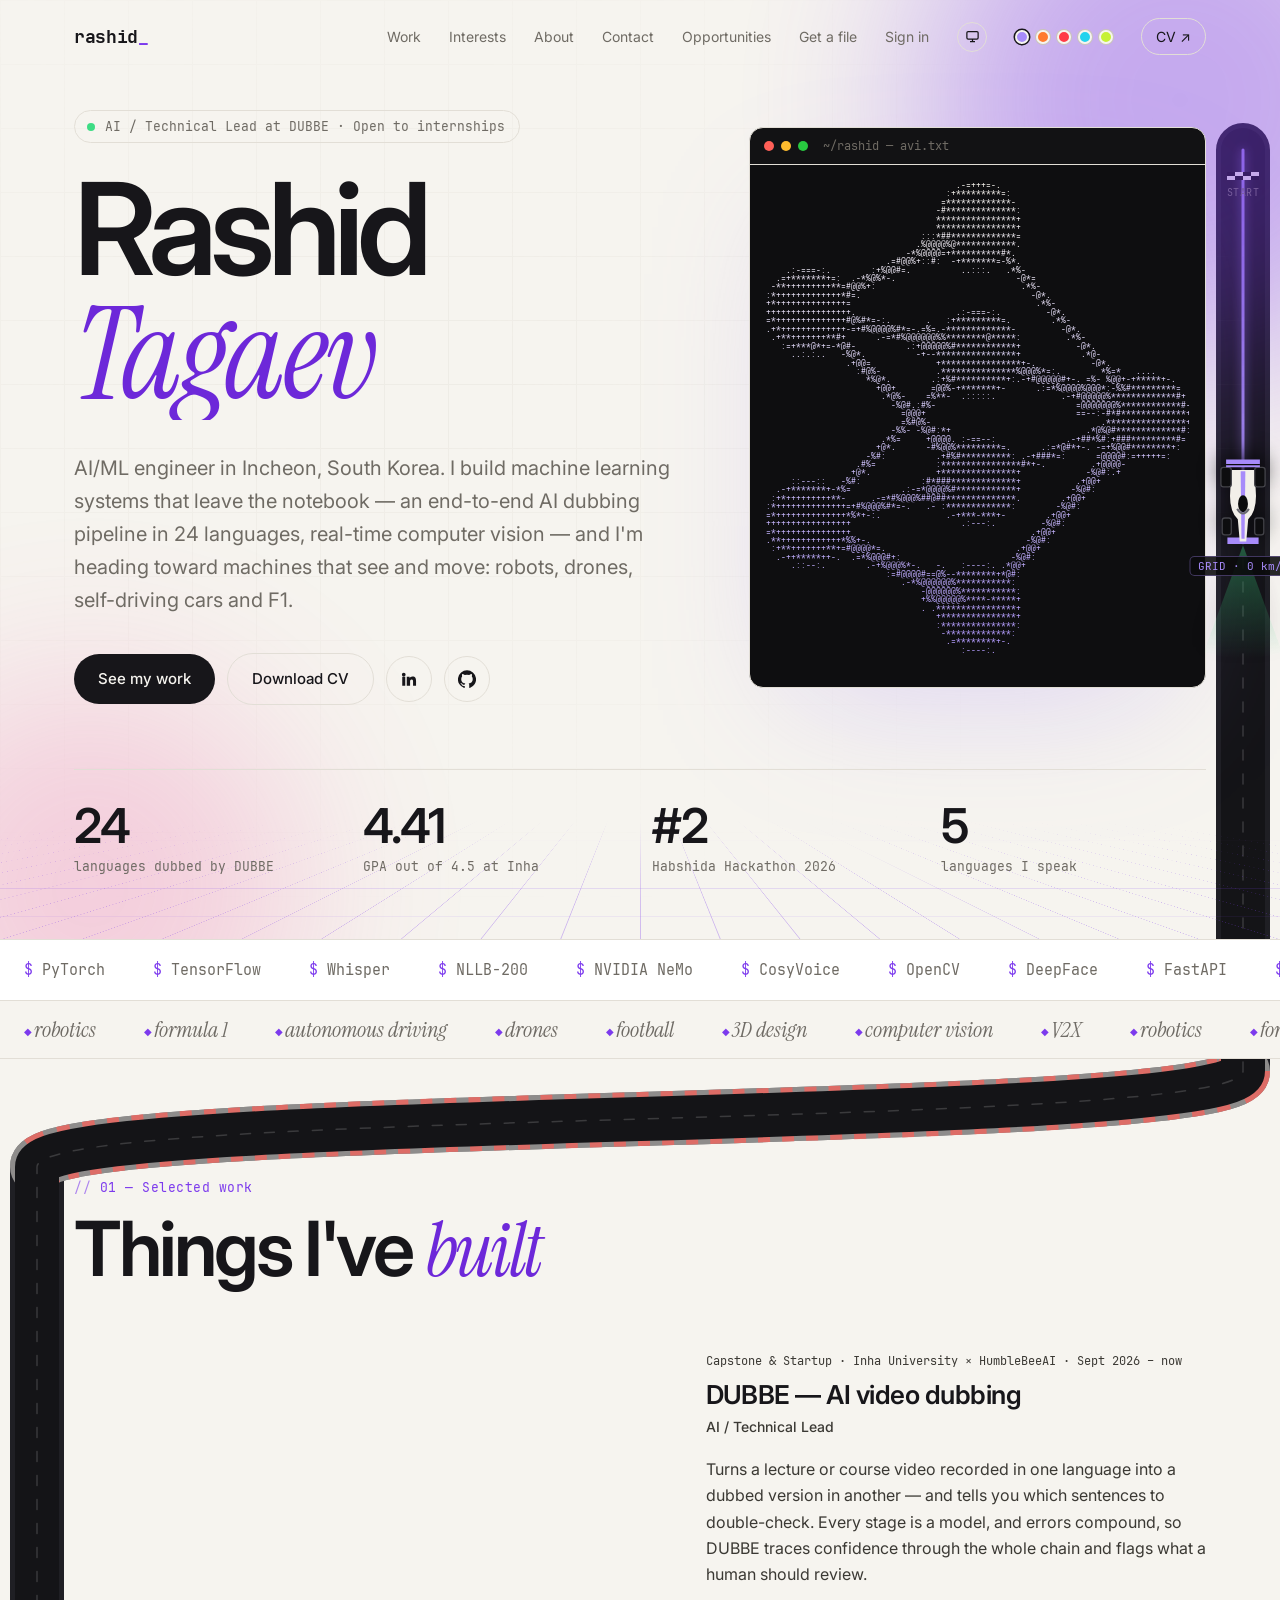
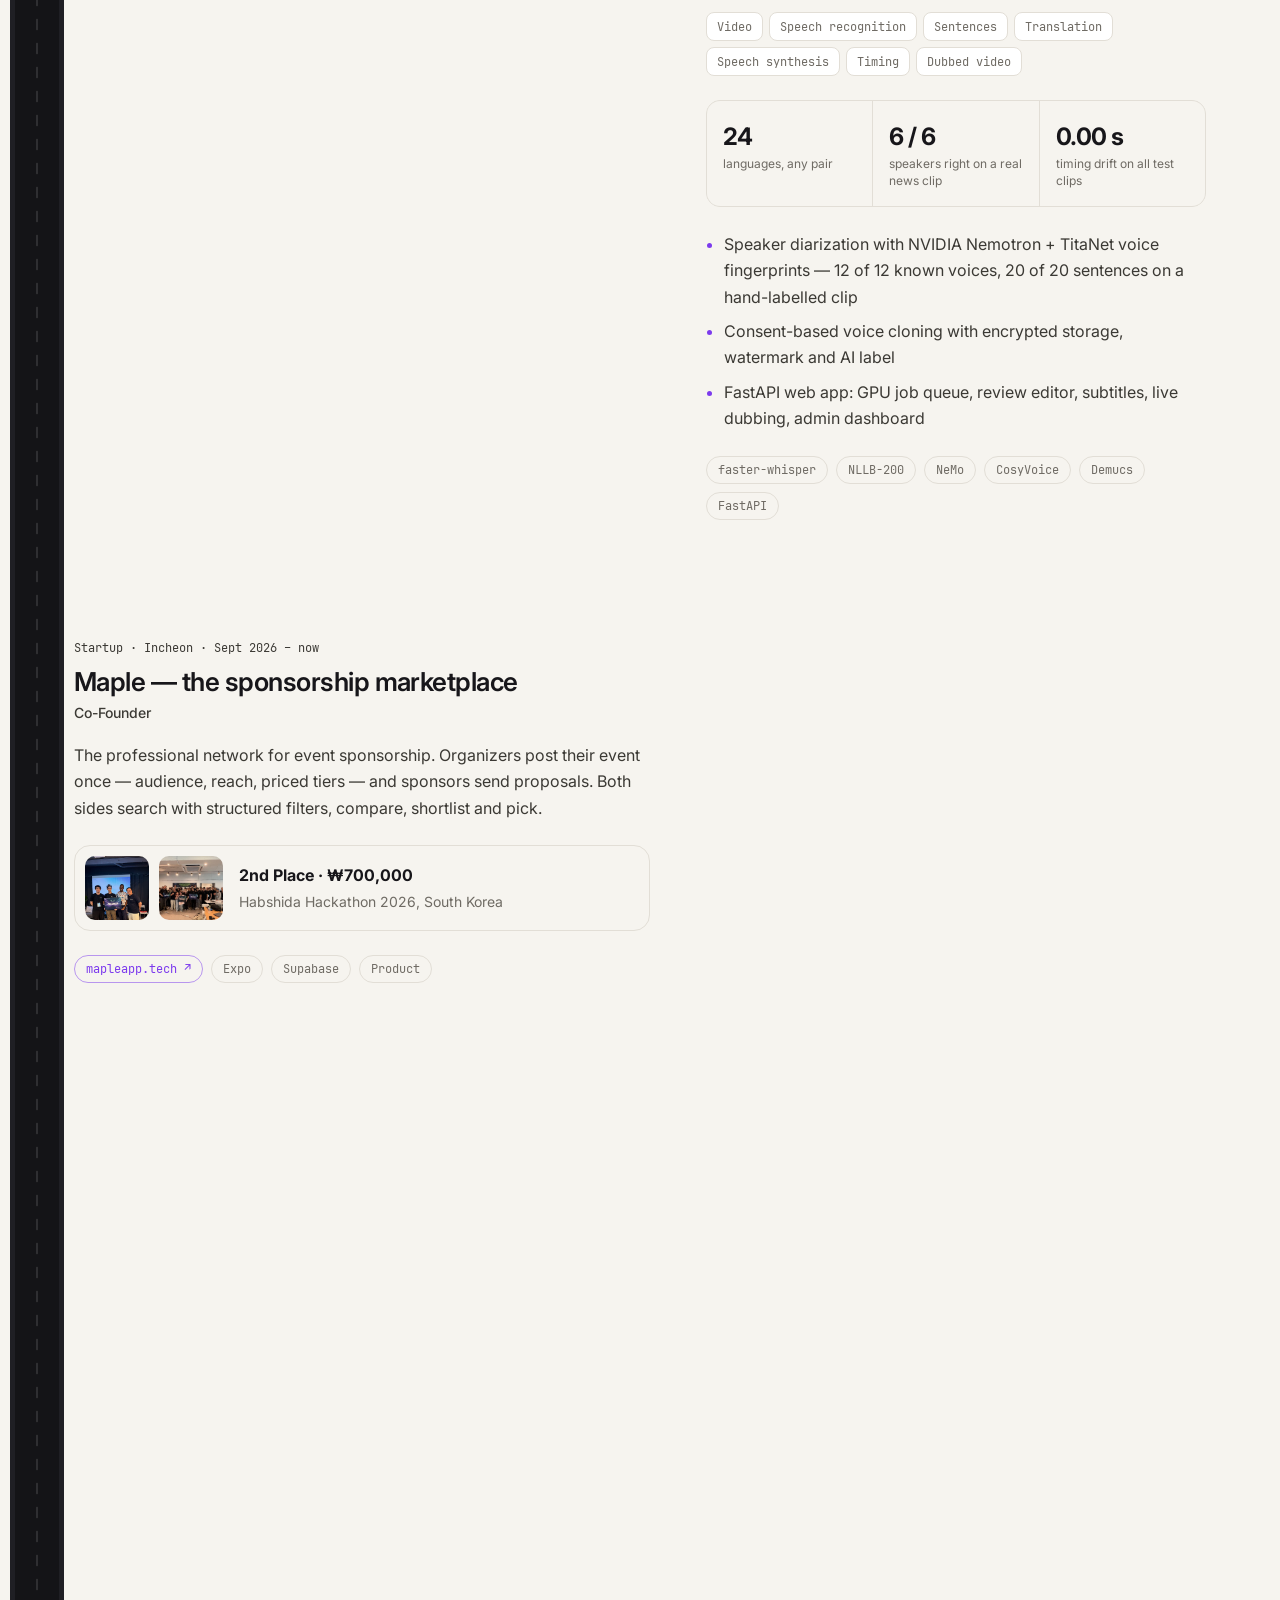
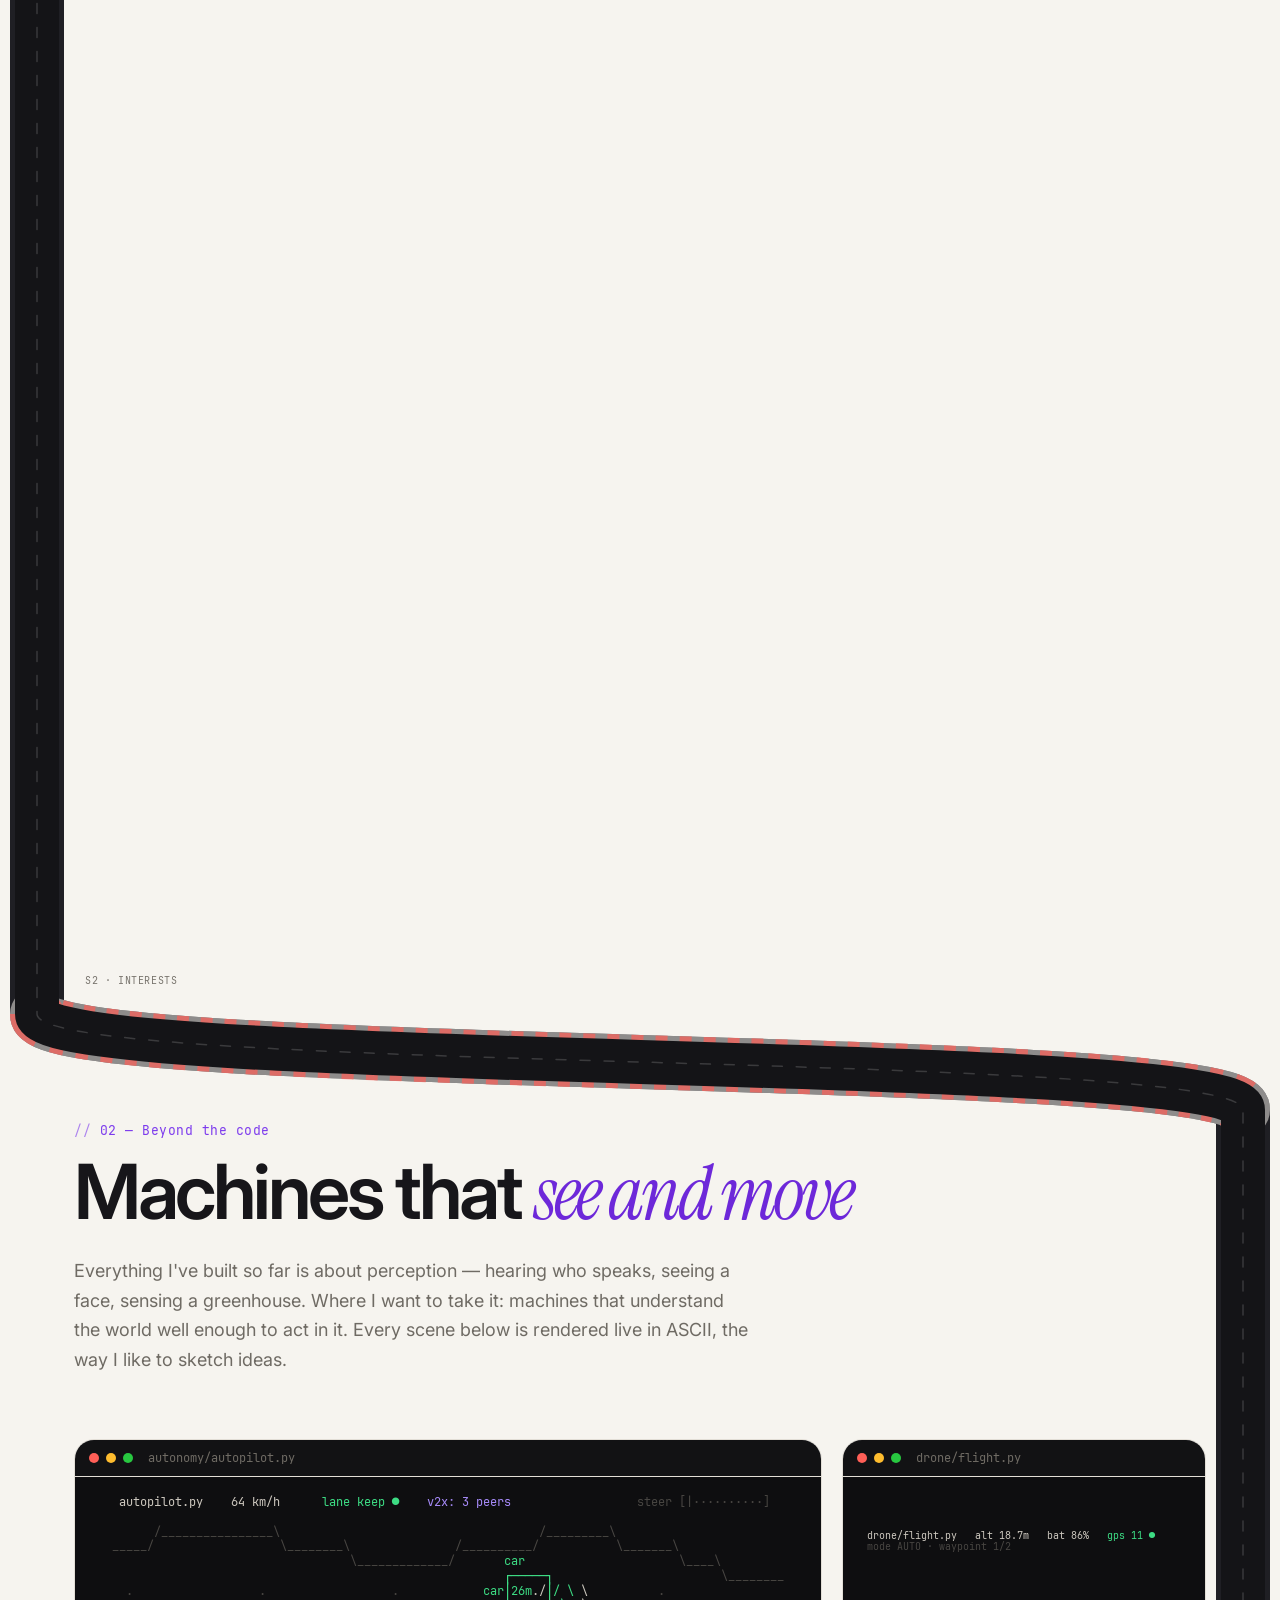
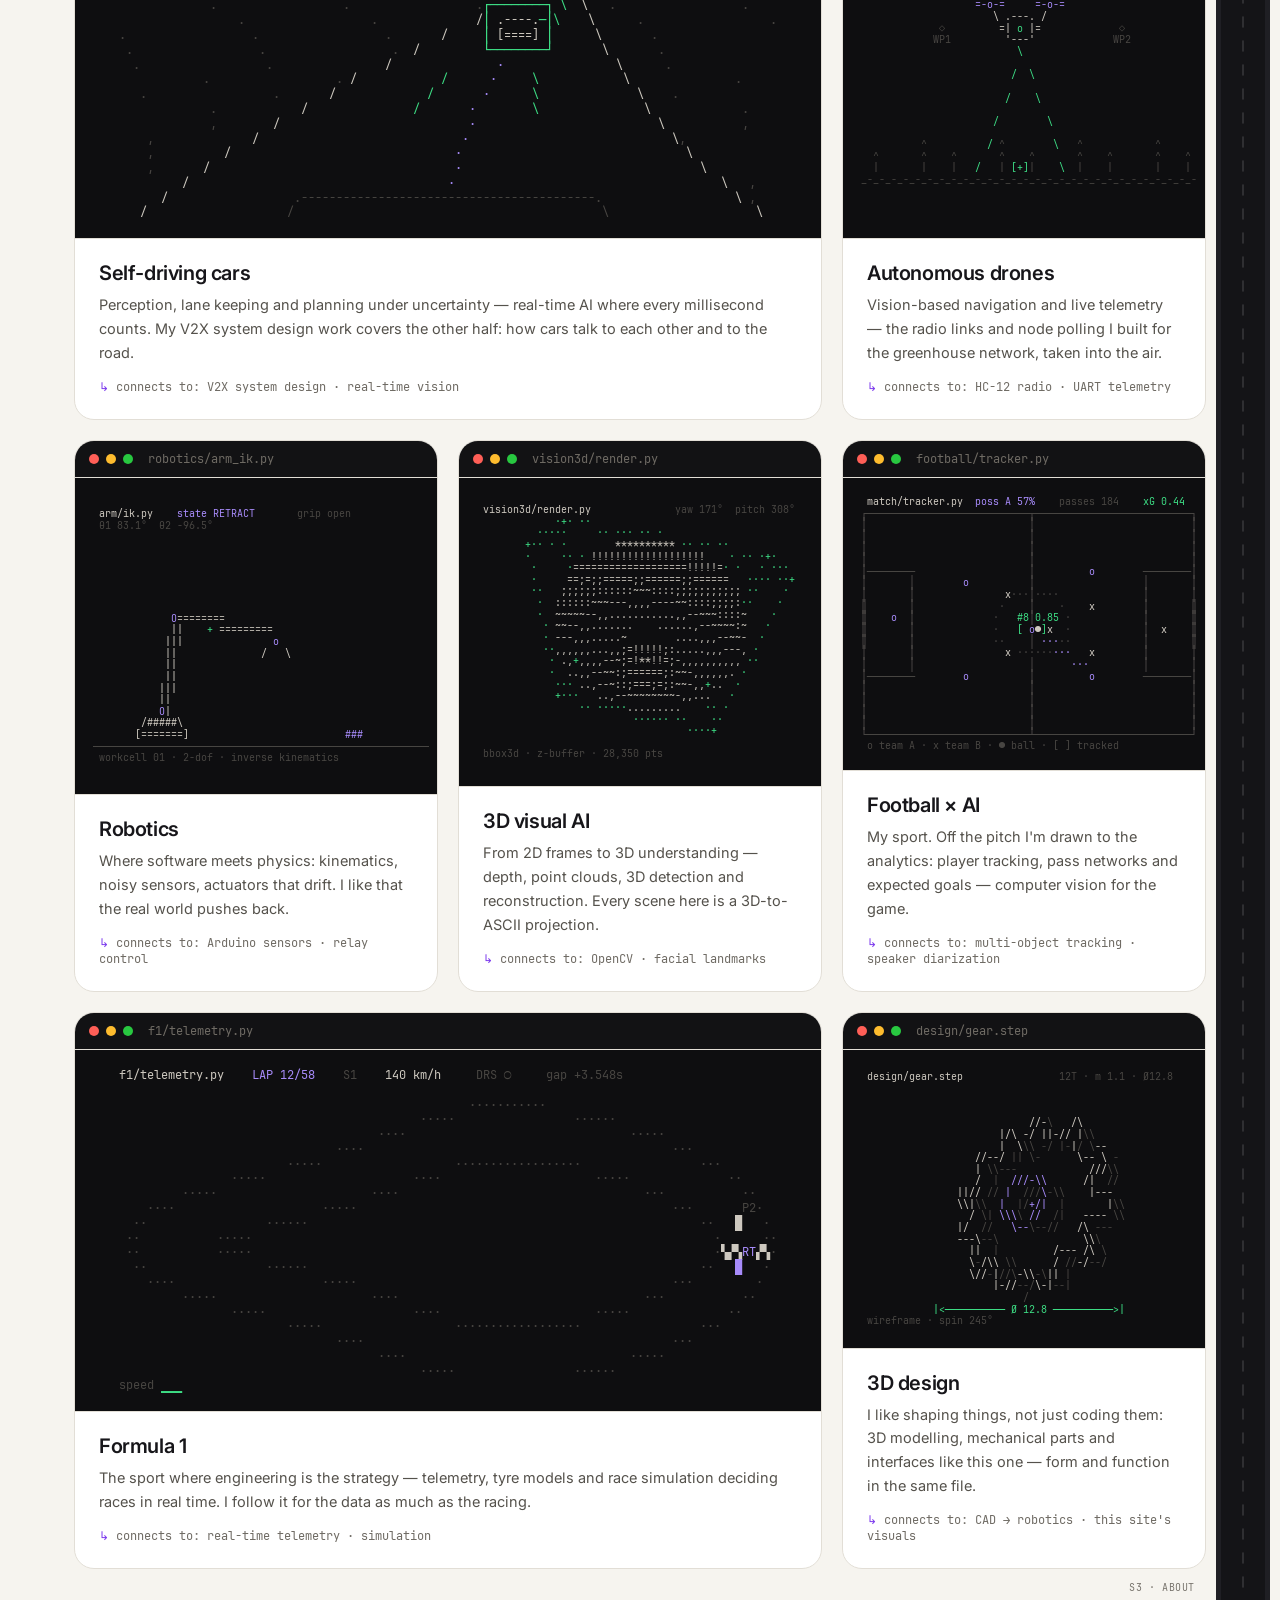
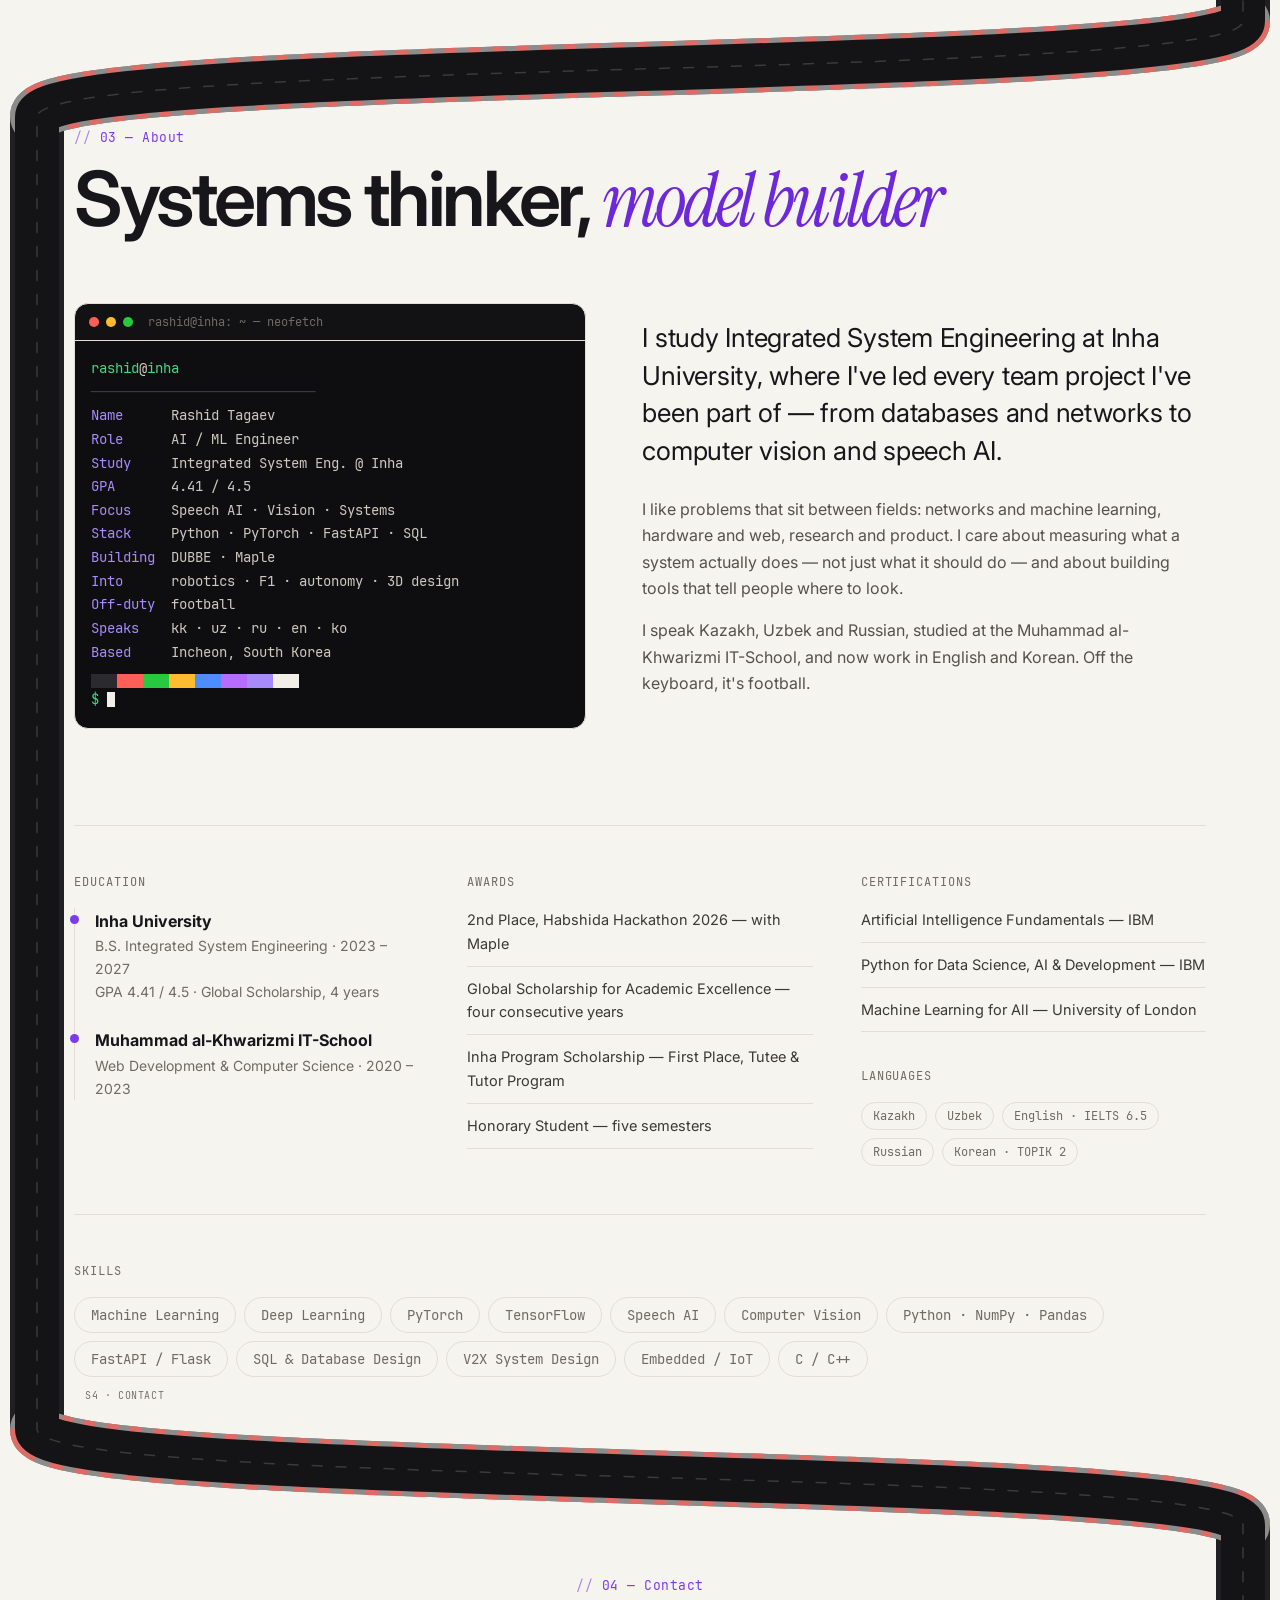
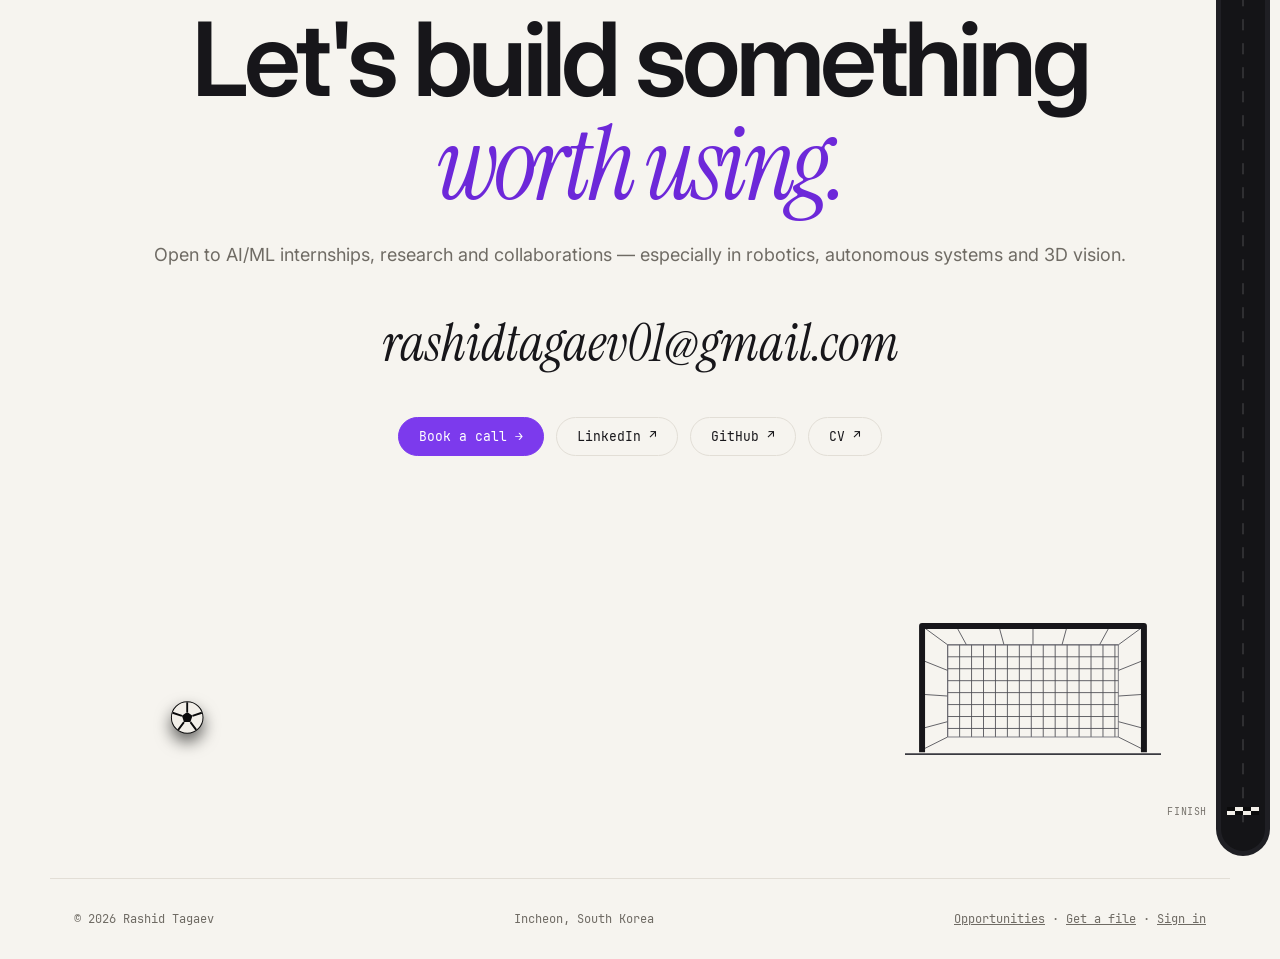
==== commit cd45df46: "Files tab: folders, move / copy / rename, multi-select, drag to move, unzip - Admin Files is now a f" ====
--- a/index.html
+++ b/index.html
@@ -17,7 +17,7 @@
   <link rel="preconnect" href="https://fonts.gstatic.com" crossorigin>
   <link href="https://fonts.googleapis.com/css2?family=Inter:wght@400;500;600;700&family=Instrument+Serif:ital@0;1&display=swap" rel="stylesheet">
   <link rel="preload" href="assets/fonts/JetBrainsMono-Regular.woff2" as="font" type="font/woff2" crossorigin>
-  <link rel="stylesheet" href="style.css?v=432fd8f5">
+  <link rel="stylesheet" href="style.css?v=8c38f549">
   <script>
     document.documentElement.classList.add('js');
     try { var t = localStorage.getItem('theme'); if (t && t !== 'violet') document.documentElement.dataset.theme = t; } catch (e) {}
@@ -470,7 +470,7 @@
   <video controls playsinline></video>
 </dialog>
 
-<script src="theme.js?v=432fd8f5"></script>
-<script src="script.js?v=432fd8f5"></script>
+<script src="theme.js?v=8c38f549"></script>
+<script src="script.js?v=8c38f549"></script>
 </body>
 </html>
--- a/style.css
+++ b/style.css
@@ -1180,3 +1180,41 @@
 .bk-who .t-meta { margin-top: 4px; }
 .bk-who .t-meta a { color: var(--muted); font-size: 12px; }
 .sent { color: var(--green); }
+
+/* admin Files: file manager (folders, selection, move / copy, unzip) */
+.fm-bar { display: flex; flex-wrap: wrap; justify-content: space-between; align-items: center; gap: 10px; margin-bottom: 4px; }
+.crumbs { display: flex; flex-wrap: wrap; align-items: center; gap: 4px; font-size: 15px; }
+.crumbs button { border: 0; background: none; color: var(--muted); font: 500 15px var(--sans); padding: 6px 8px; border-radius: 8px; cursor: pointer; }
+.crumbs button:last-of-type { color: var(--fg); font-weight: 600; }
+.crumbs button:hover, .crumbs button.over { background: color-mix(in srgb, var(--accent) 14%, transparent); color: var(--fg); }
+.crumbs span { color: var(--line2); }
+.fm-actions { display: flex; flex-wrap: wrap; align-items: center; gap: 6px; }
+.fm-actions .meta { margin: 0 4px 0 0; }
+.fm-danger:hover { color: #ff5f57; border-color: rgb(255 95 87 / .5); }
+.sel-all { display: inline-flex; align-items: center; gap: 8px; font-size: 13px; color: var(--muted); margin: 6px 0 2px 18px; cursor: pointer; }
+.file-card:has(.pick-box) { grid-template-columns: 20px 48px minmax(0, 1fr) auto auto; }
+.file-card.folder { grid-template-columns: 20px 48px minmax(0, 1fr) auto; cursor: default; }
+.file-card[draggable="true"] { cursor: grab; }
+.file-card.sel { border-color: var(--accent); background: color-mix(in srgb, var(--accent) 7%, var(--bg2)); }
+.file-card.folder.over { border-color: var(--accent); box-shadow: inset 0 0 0 1px var(--accent); background: color-mix(in srgb, var(--accent) 12%, var(--bg2)); }
+.pick-box { display: grid; place-items: center; cursor: pointer; }
+.pick-box input, .sel-all input { width: 16px; height: 16px; accent-color: var(--accent); }
+.file-ic.dir { color: var(--accent); }
+.file-ic.dir svg { width: 26px; height: 26px; fill: color-mix(in srgb, var(--accent) 22%, transparent); stroke: currentColor; stroke-width: 1.6; }
+.dir-open { all: unset; cursor: pointer; font-weight: 600; color: var(--fg); overflow: hidden; text-overflow: ellipsis; white-space: nowrap; }
+.dir-open:hover { color: var(--accent); }
+.dir-open:focus-visible { outline: 2px solid var(--accent); border-radius: 4px; }
+.icon-btns .unzip { width: auto; padding: 0 10px; font: 600 12px var(--mono); color: var(--accent); border-color: color-mix(in srgb, var(--accent) 45%, transparent); }
+.icon-btns .unzip:hover { background: var(--accent); color: var(--on-accent); }
+.fm-dlg { width: min(460px, 94vw); }
+.fm-tree { display: grid; gap: 2px; max-height: 50vh; overflow-y: auto; border: 1px solid var(--line); border-radius: 12px; padding: 6px; }
+.op-form .fm-opt { display: flex; align-items: center; gap: 8px; padding: 7px 10px 7px calc(10px + var(--d) * 18px); border-radius: 8px; cursor: pointer; color: var(--fg); font-size: 14px; }
+.op-form .fm-opt:hover { background: color-mix(in srgb, var(--fg) 5%, transparent); }
+.op-form .fm-opt:has(input:checked) { background: color-mix(in srgb, var(--accent) 14%, transparent); }
+.op-form .fm-opt:has(input:disabled) { opacity: .4; cursor: not-allowed; }
+.op-form .fm-opt input { width: auto; accent-color: var(--accent); }
+.fm-opt svg { width: 16px; height: 16px; flex: none; fill: none; stroke: var(--accent); stroke-width: 1.8; }
+@media (max-width: 760px) {
+  .file-card:has(.pick-box), .file-card.folder { grid-template-columns: 20px 40px minmax(0, 1fr); }
+  .file-card:has(.pick-box) .code-pill, .file-card:has(.pick-box) > .lock, .file-card:has(.pick-box) .icon-btns { grid-column: 1 / -1; }
+}
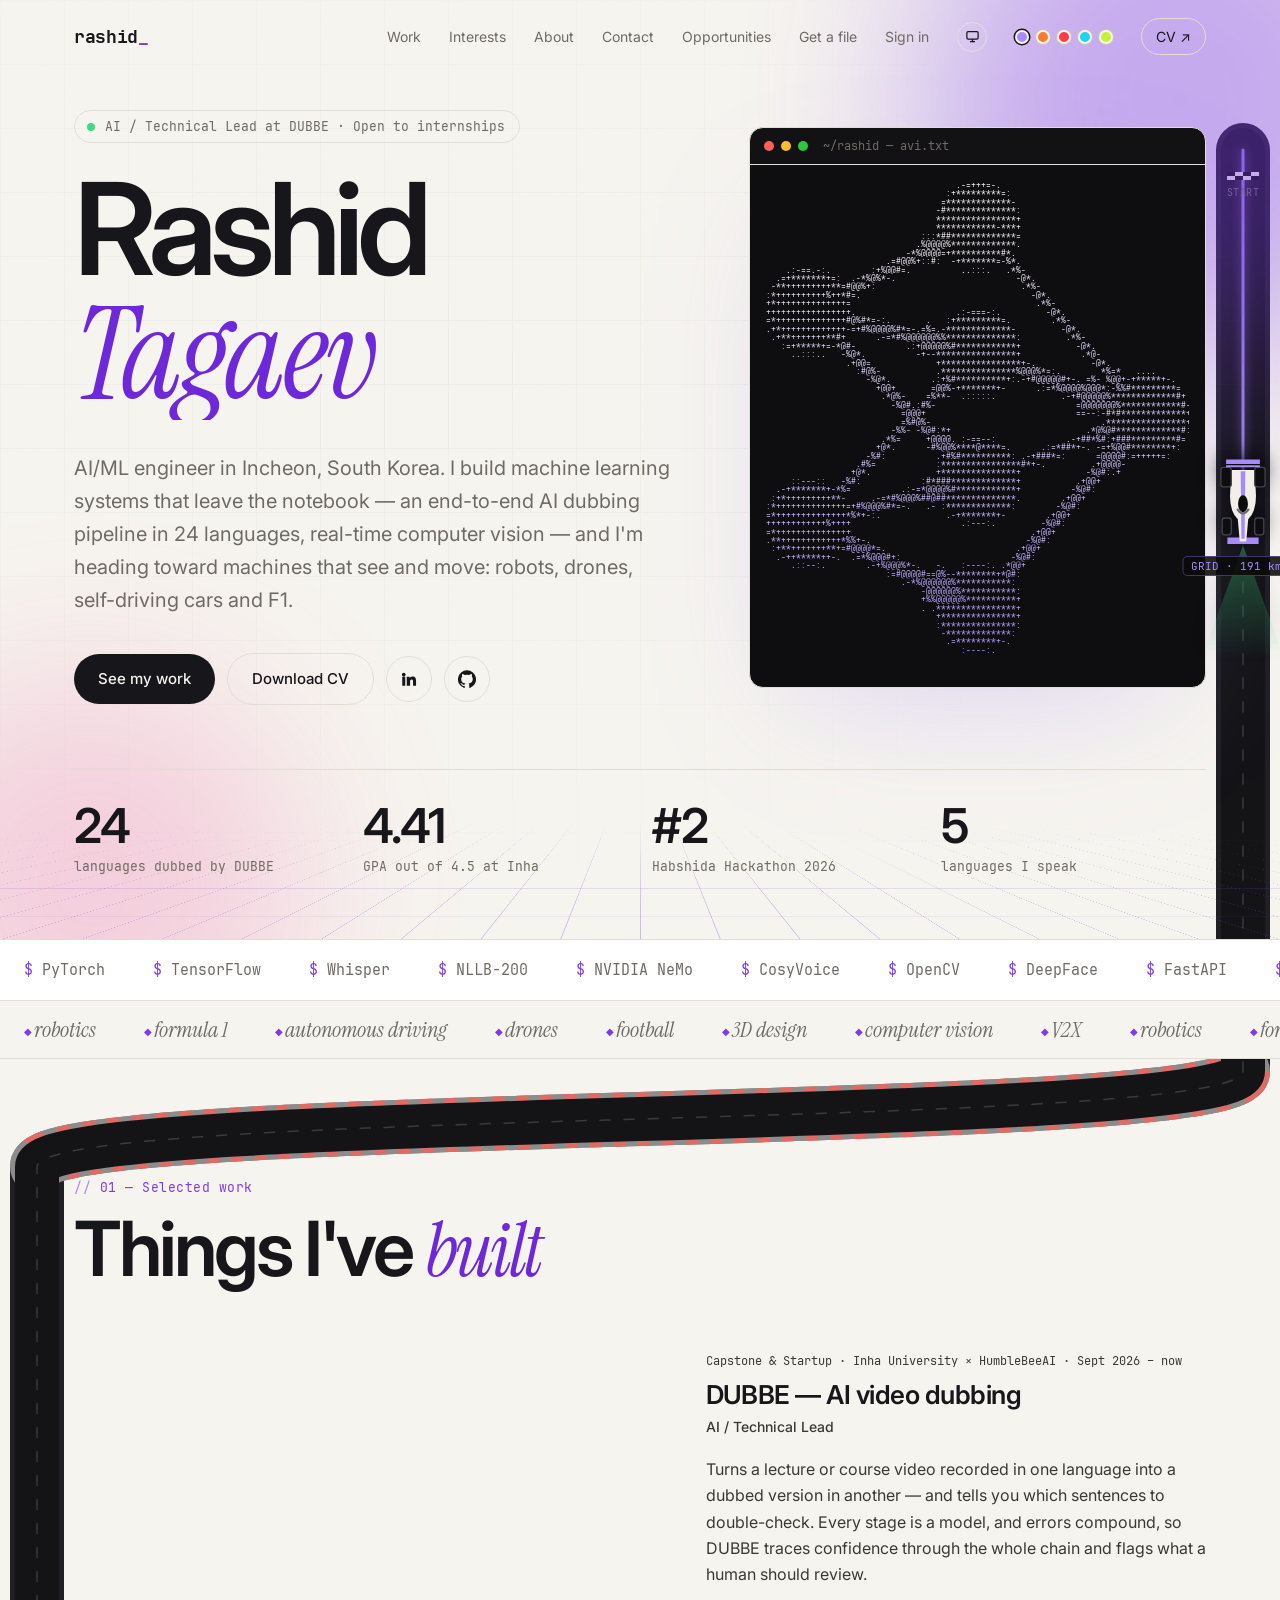
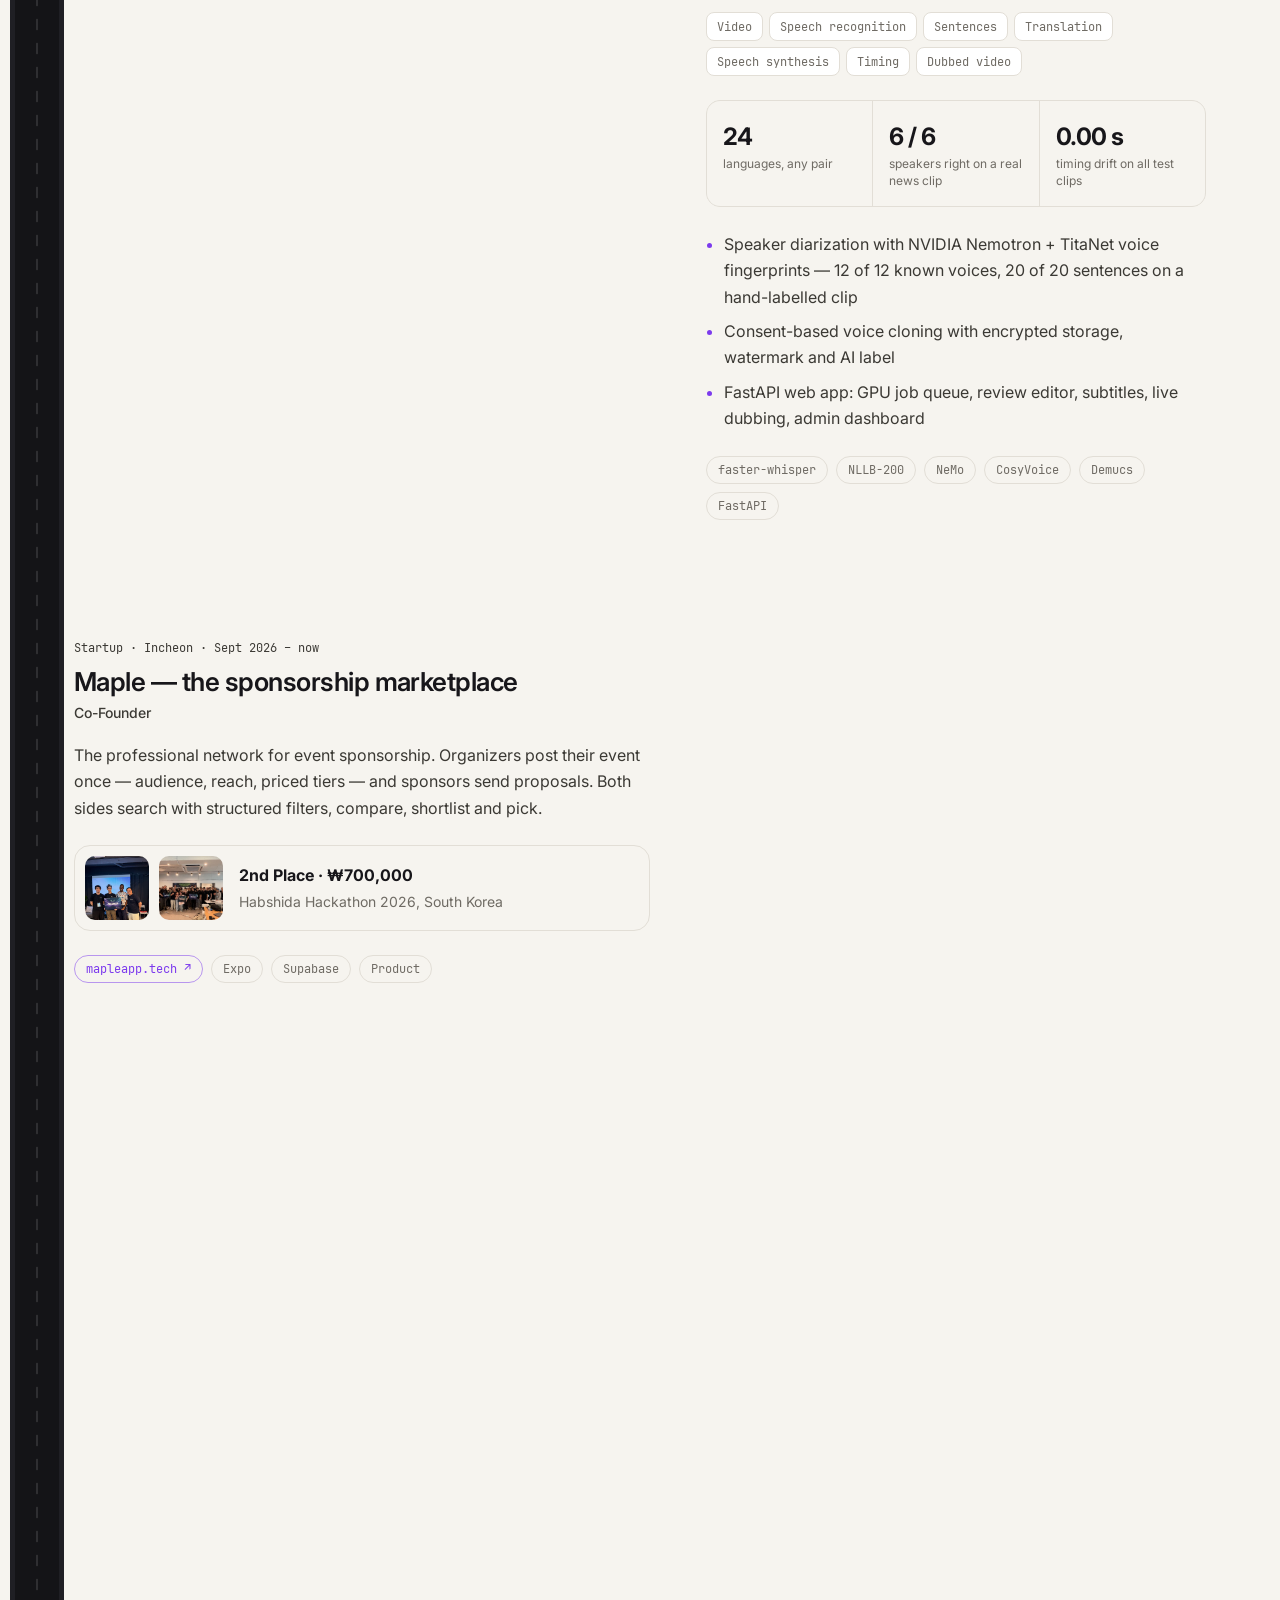
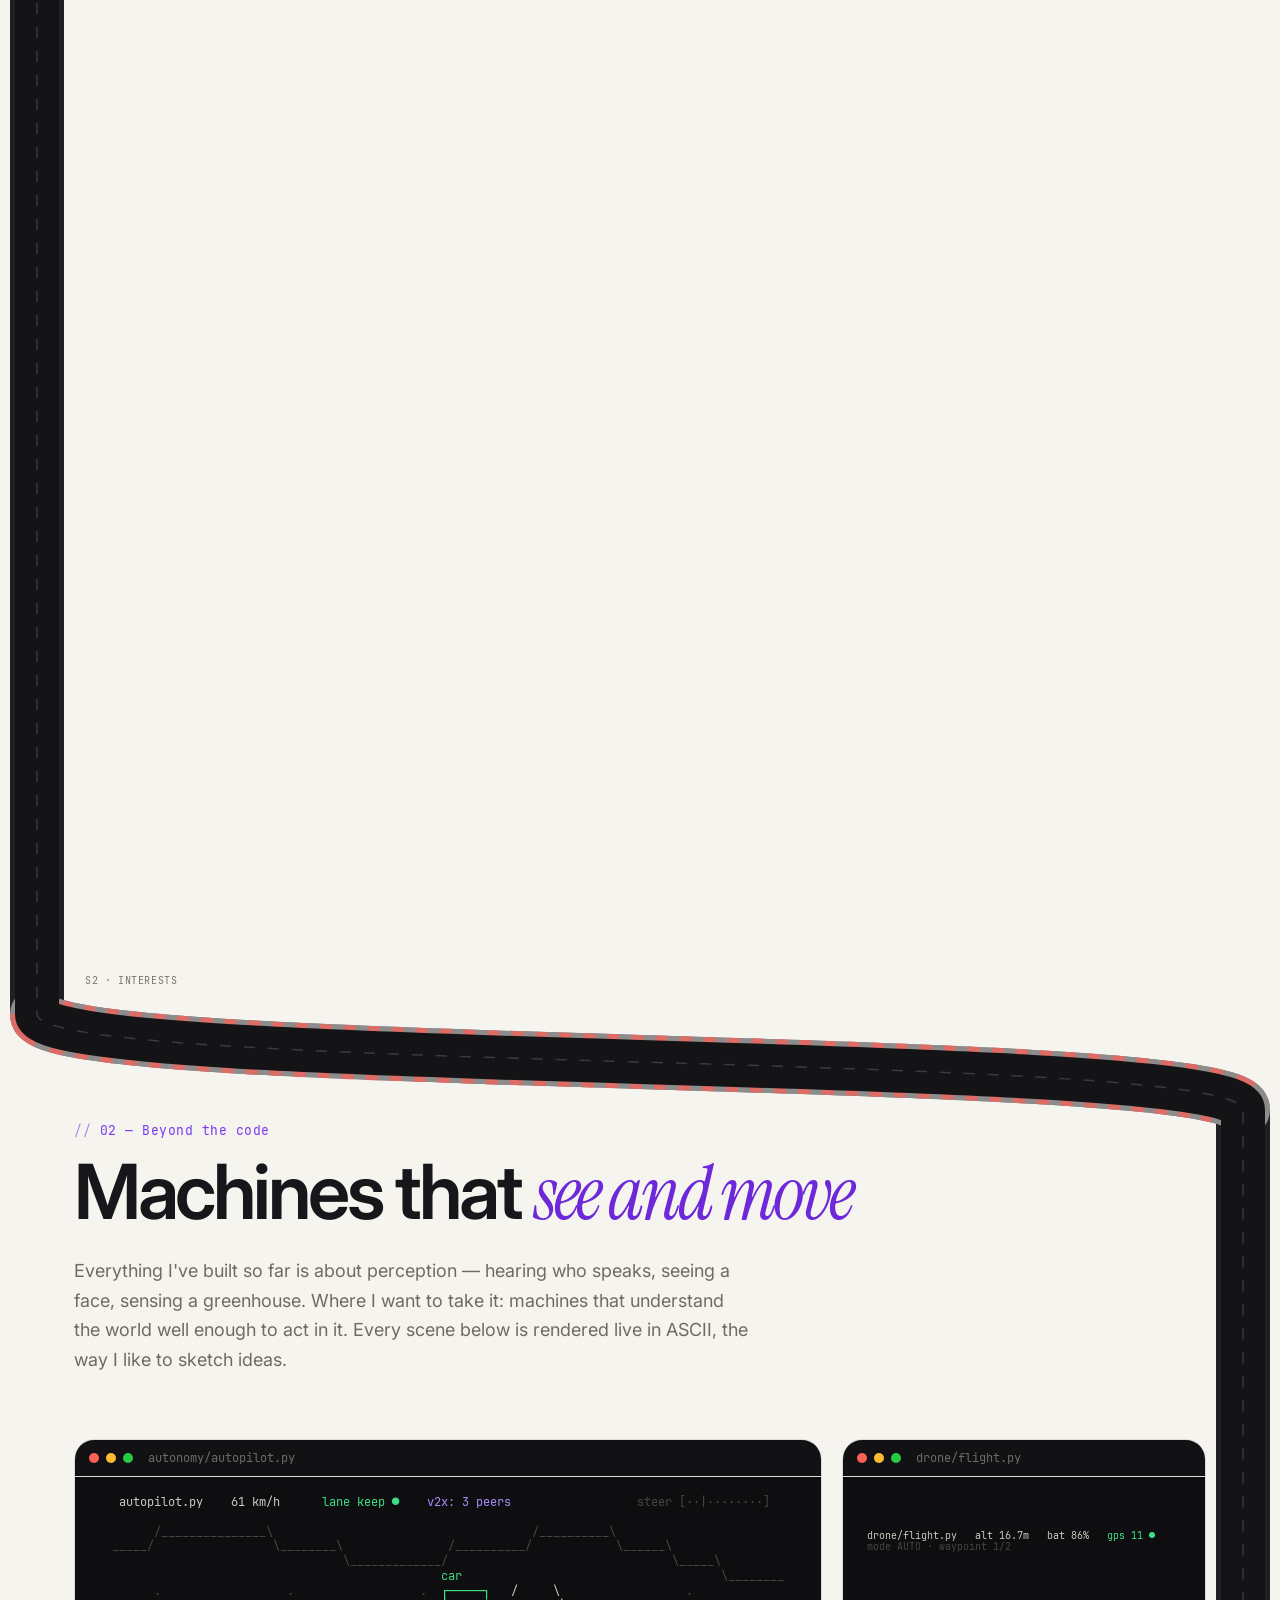
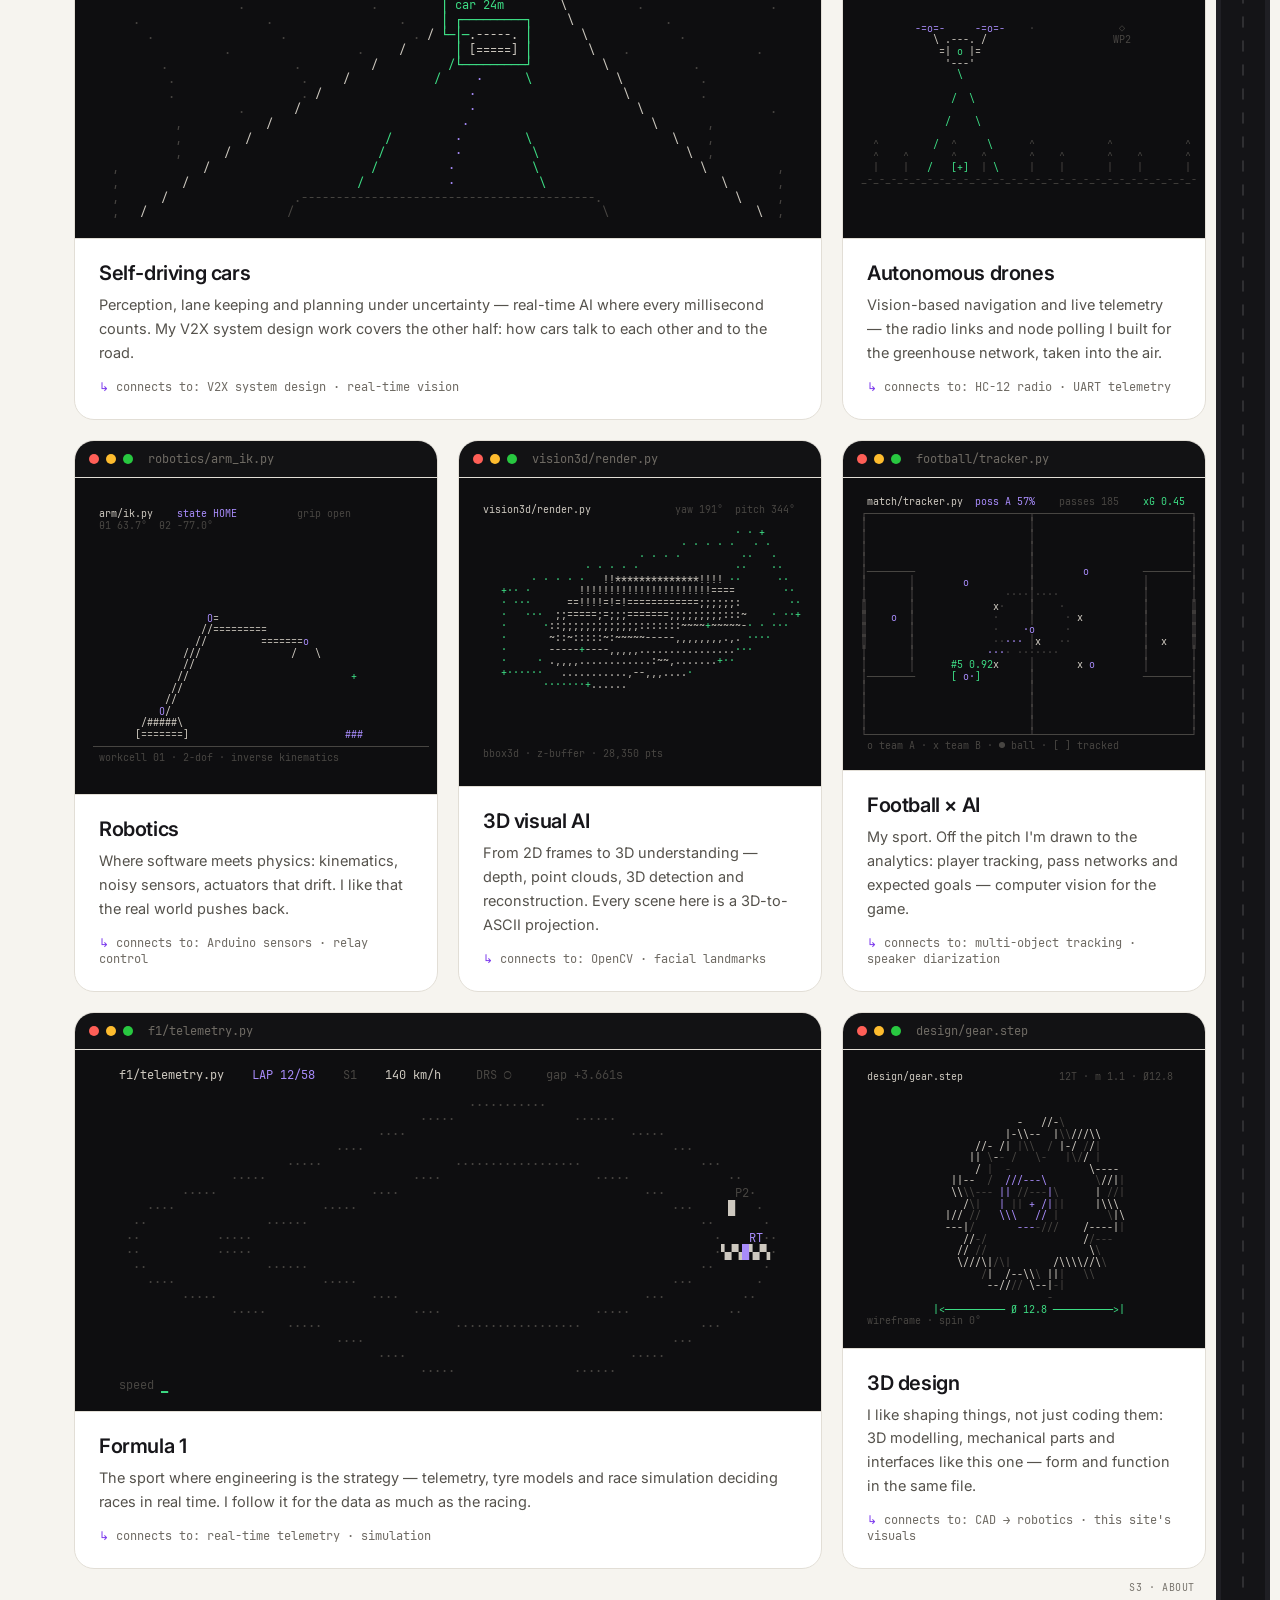
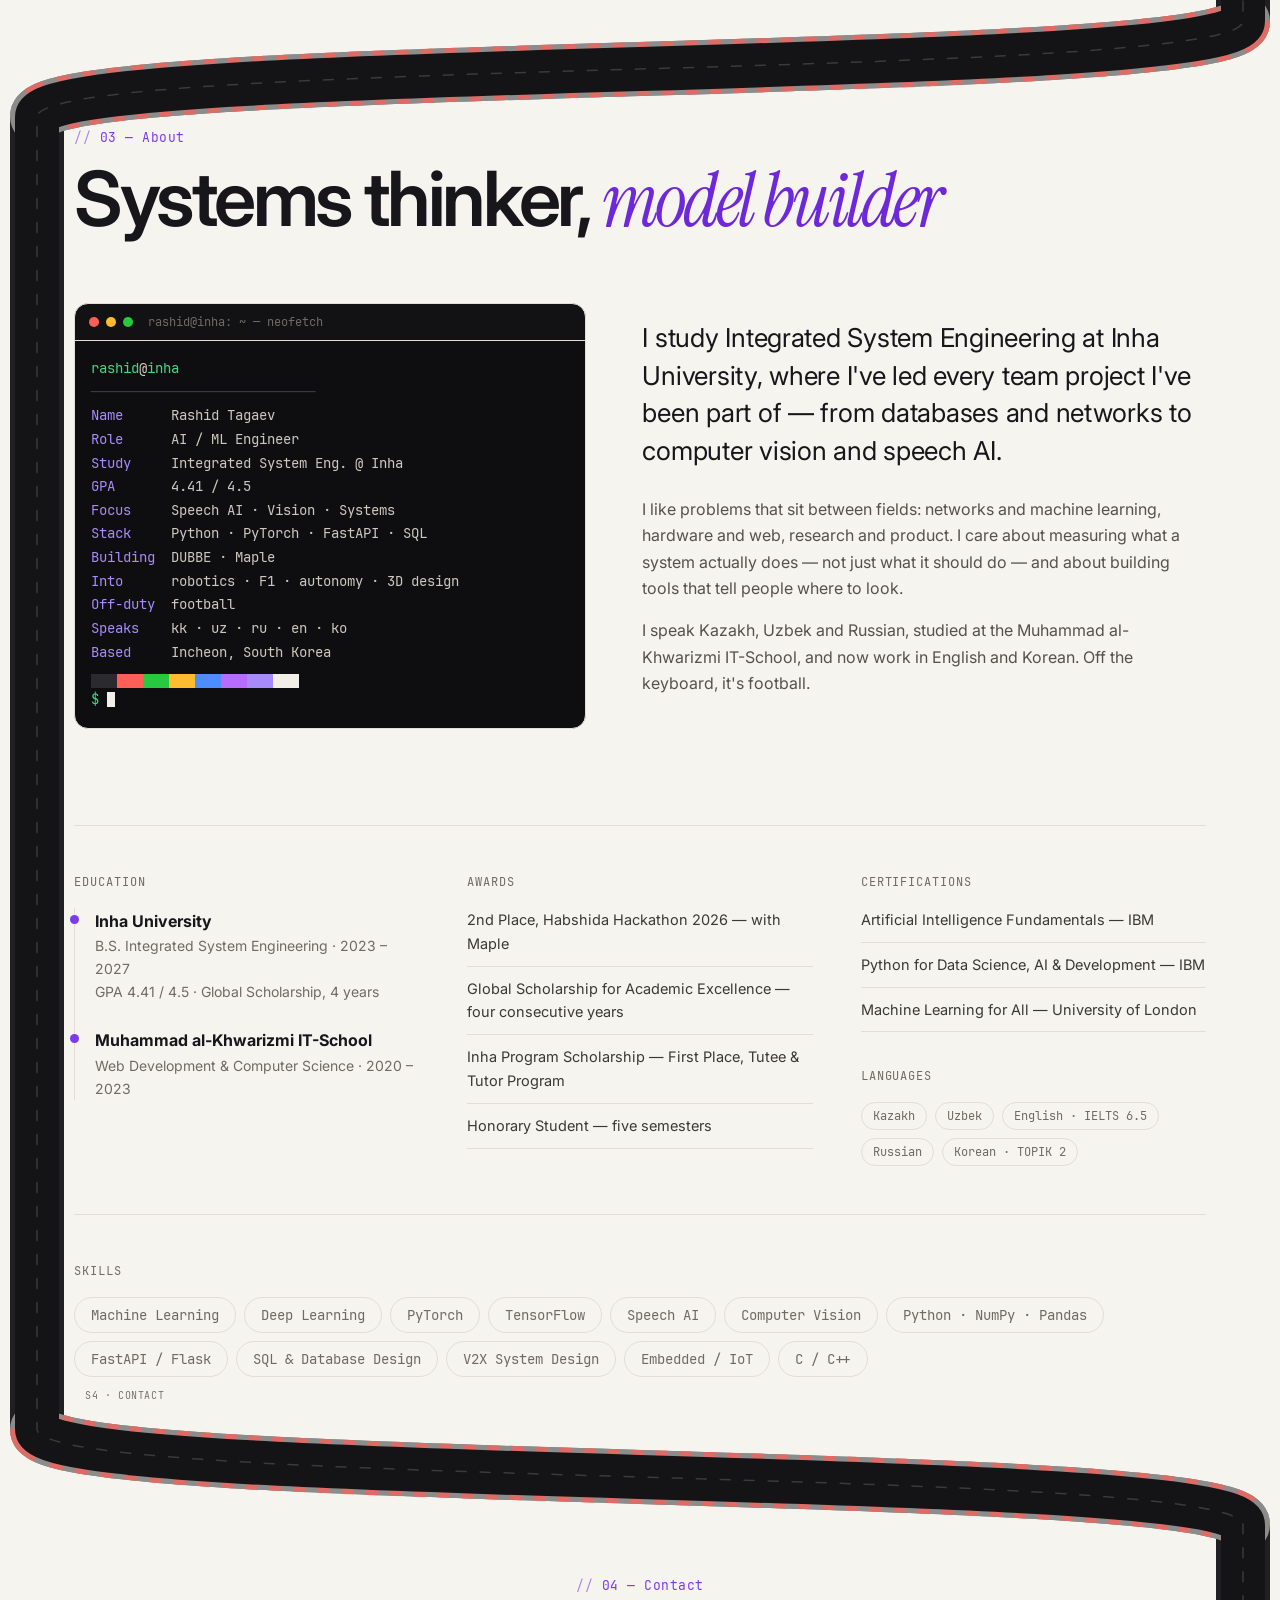
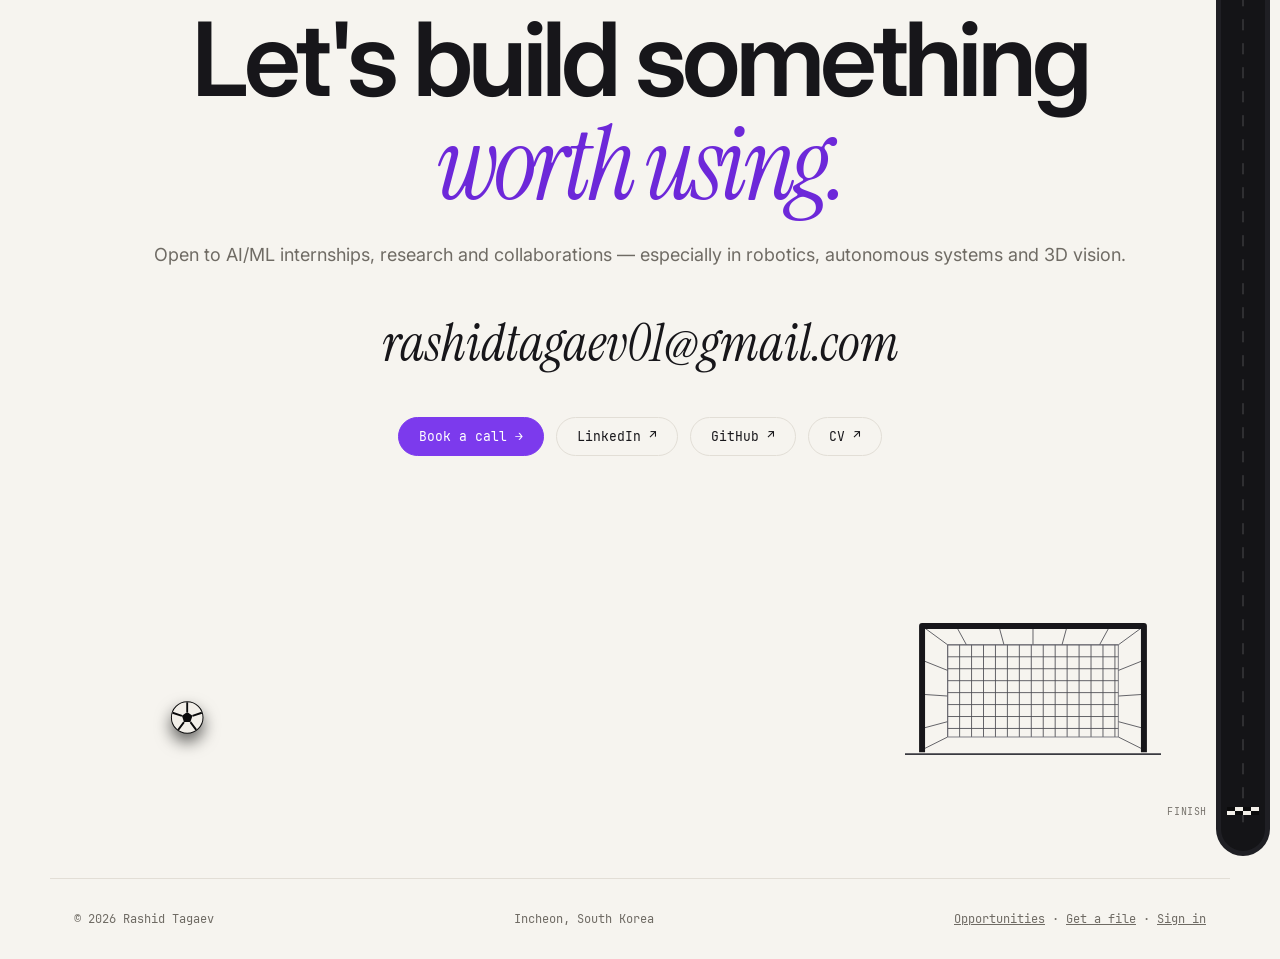
==== commit decb3e37: "Use short URLs everywhere (/book, /planner, /admin …); the .html addresses keep working" ====
--- a/index.html
+++ b/index.html
@@ -17,7 +17,7 @@
   <link rel="preconnect" href="https://fonts.gstatic.com" crossorigin>
   <link href="https://fonts.googleapis.com/css2?family=Inter:wght@400;500;600;700&family=Instrument+Serif:ital@0;1&display=swap" rel="stylesheet">
   <link rel="preload" href="assets/fonts/JetBrainsMono-Regular.woff2" as="font" type="font/woff2" crossorigin>
-  <link rel="stylesheet" href="style.css?v=8c38f549">
+  <link rel="stylesheet" href="style.css?v=120be688">
   <script>
     document.documentElement.classList.add('js');
     try { var t = localStorage.getItem('theme'); if (t && t !== 'violet') document.documentElement.dataset.theme = t; } catch (e) {}
@@ -39,10 +39,10 @@
     <a href="#interests">Interests</a>
     <a href="#about">About</a>
     <a href="#contact">Contact</a>
-    <a class="nav-extra" href="opportunities.html">Opportunities</a>
-    <a class="nav-extra" href="get.html">Get a file</a>
-    <a class="nav-extra nav-planner" href="planner.html" hidden>Planner</a>
-    <a class="nav-extra nav-signin" href="admin.html">Sign in</a>
+    <a class="nav-extra" href="/opportunities">Opportunities</a>
+    <a class="nav-extra" href="/get">Get a file</a>
+    <a class="nav-extra nav-planner" href="/planner" hidden>Planner</a>
+    <a class="nav-extra nav-signin" href="/admin">Sign in</a>
     <button class="mode" type="button" aria-label="Colour mode: system"></button>
     <div class="themes" role="group" aria-label="Colour theme"><button data-t="violet" style="--c:#a78bfa" aria-label="Violet theme"></button><button data-t="ember" style="--c:#ff7a2f" aria-label="Ember theme"></button><button data-t="racing" style="--c:#ff3b47" aria-label="Racing red theme"></button><button data-t="electric" style="--c:#22d3ee" aria-label="Electric cyan theme"></button><button data-t="volt" style="--c:#c6f135" aria-label="Volt lime theme"></button></div>
     <a class="nav-cv" href="assets/Rashid-Tagaev-CV.pdf" target="_blank">CV ↗</a>
@@ -434,7 +434,7 @@
     <p>Open to AI/ML internships, research and collaborations — especially in robotics, autonomous systems and 3D vision.</p>
     <a class="mail" href="mailto:rashidtagaev01@gmail.com">rashidtagaev01@gmail.com</a>
     <div class="socials">
-      <a class="book-cta" href="book.html">Book a call →</a>
+      <a class="book-cta" href="/book">Book a call →</a>
       <a href="https://www.linkedin.com/in/rashid-tagaev/" target="_blank" rel="noopener">LinkedIn ↗</a>
       <a href="https://github.com/0C2L2" target="_blank" rel="noopener">GitHub ↗</a>
       <a href="assets/Rashid-Tagaev-CV.pdf" target="_blank">CV ↗</a>
@@ -460,7 +460,7 @@
 <footer class="wrap">
   <span>© 2026 Rashid Tagaev</span>
   <span>Incheon, South Korea</span>
-  <span class="foot-links"><a href="opportunities.html">Opportunities</a> · <a href="get.html">Get a file</a> · <a class="nav-signin" href="admin.html">Sign in</a></span>
+  <span class="foot-links"><a href="/opportunities">Opportunities</a> · <a href="/get">Get a file</a> · <a class="nav-signin" href="/admin">Sign in</a></span>
   <button class="mode" type="button" aria-label="Colour mode: system"></button>
     <div class="themes" role="group" aria-label="Colour theme"><button data-t="violet" style="--c:#a78bfa" aria-label="Violet theme"></button><button data-t="ember" style="--c:#ff7a2f" aria-label="Ember theme"></button><button data-t="racing" style="--c:#ff3b47" aria-label="Racing red theme"></button><button data-t="electric" style="--c:#22d3ee" aria-label="Electric cyan theme"></button><button data-t="volt" style="--c:#c6f135" aria-label="Volt lime theme"></button></div>
 </footer>
@@ -470,7 +470,7 @@
   <video controls playsinline></video>
 </dialog>
 
-<script src="theme.js?v=8c38f549"></script>
-<script src="script.js?v=8c38f549"></script>
+<script src="theme.js?v=120be688"></script>
+<script src="script.js?v=120be688"></script>
 </body>
 </html>
--- a/style.css
+++ b/style.css
@@ -688,7 +688,7 @@
 @media (max-width: 640px) {
   .nav nav { gap: 16px; }
   .nav nav a[href="#about"], .nav nav a[href="#interests"], .nav nav .nav-extra { display: none; }
-  .nav nav a[href="index.html"] { display: none; }   /* sub-pages: the logo already links home */
+  .nav nav a[href="/"] { display: none; }   /* sub-pages: the logo already links home */
   .nav nav a { white-space: nowrap; }
   .op-form { grid-template-columns: 1fr; }
   .row-form, .code-form { flex-direction: column; align-items: stretch; }
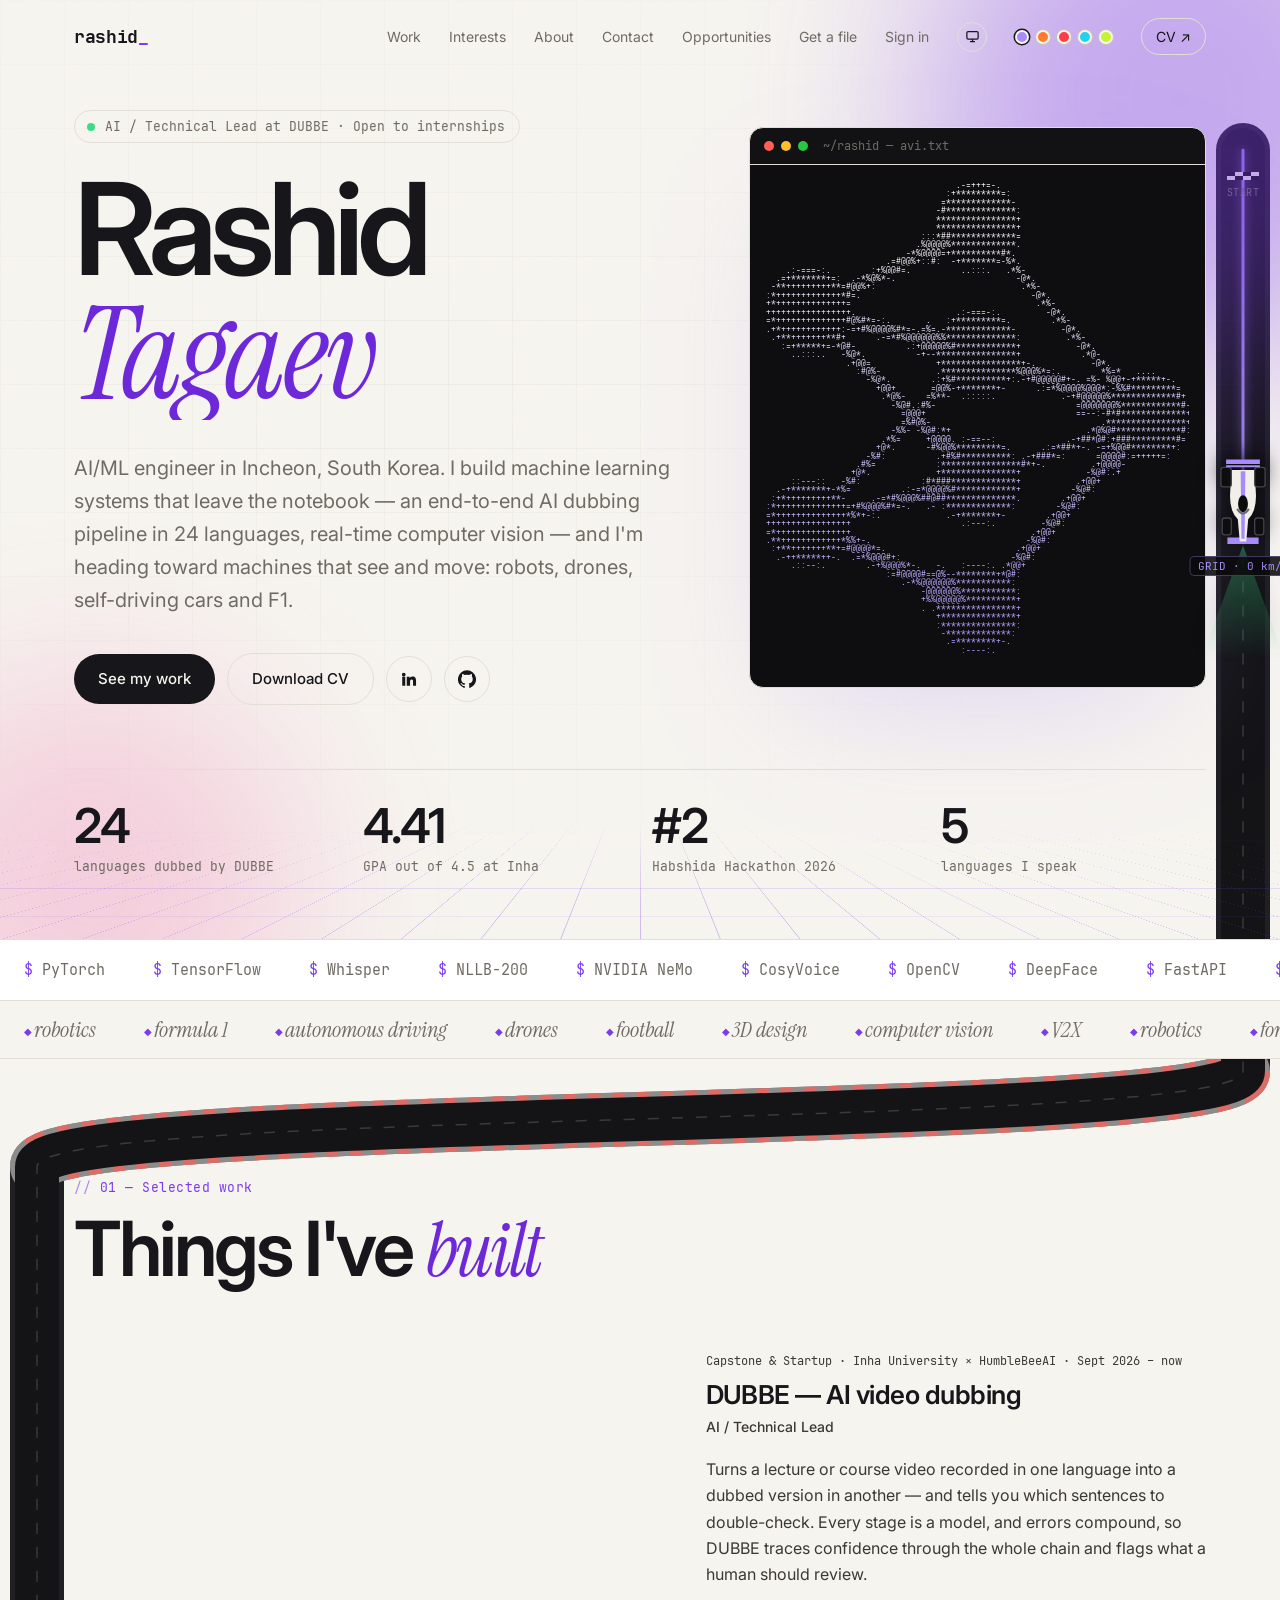
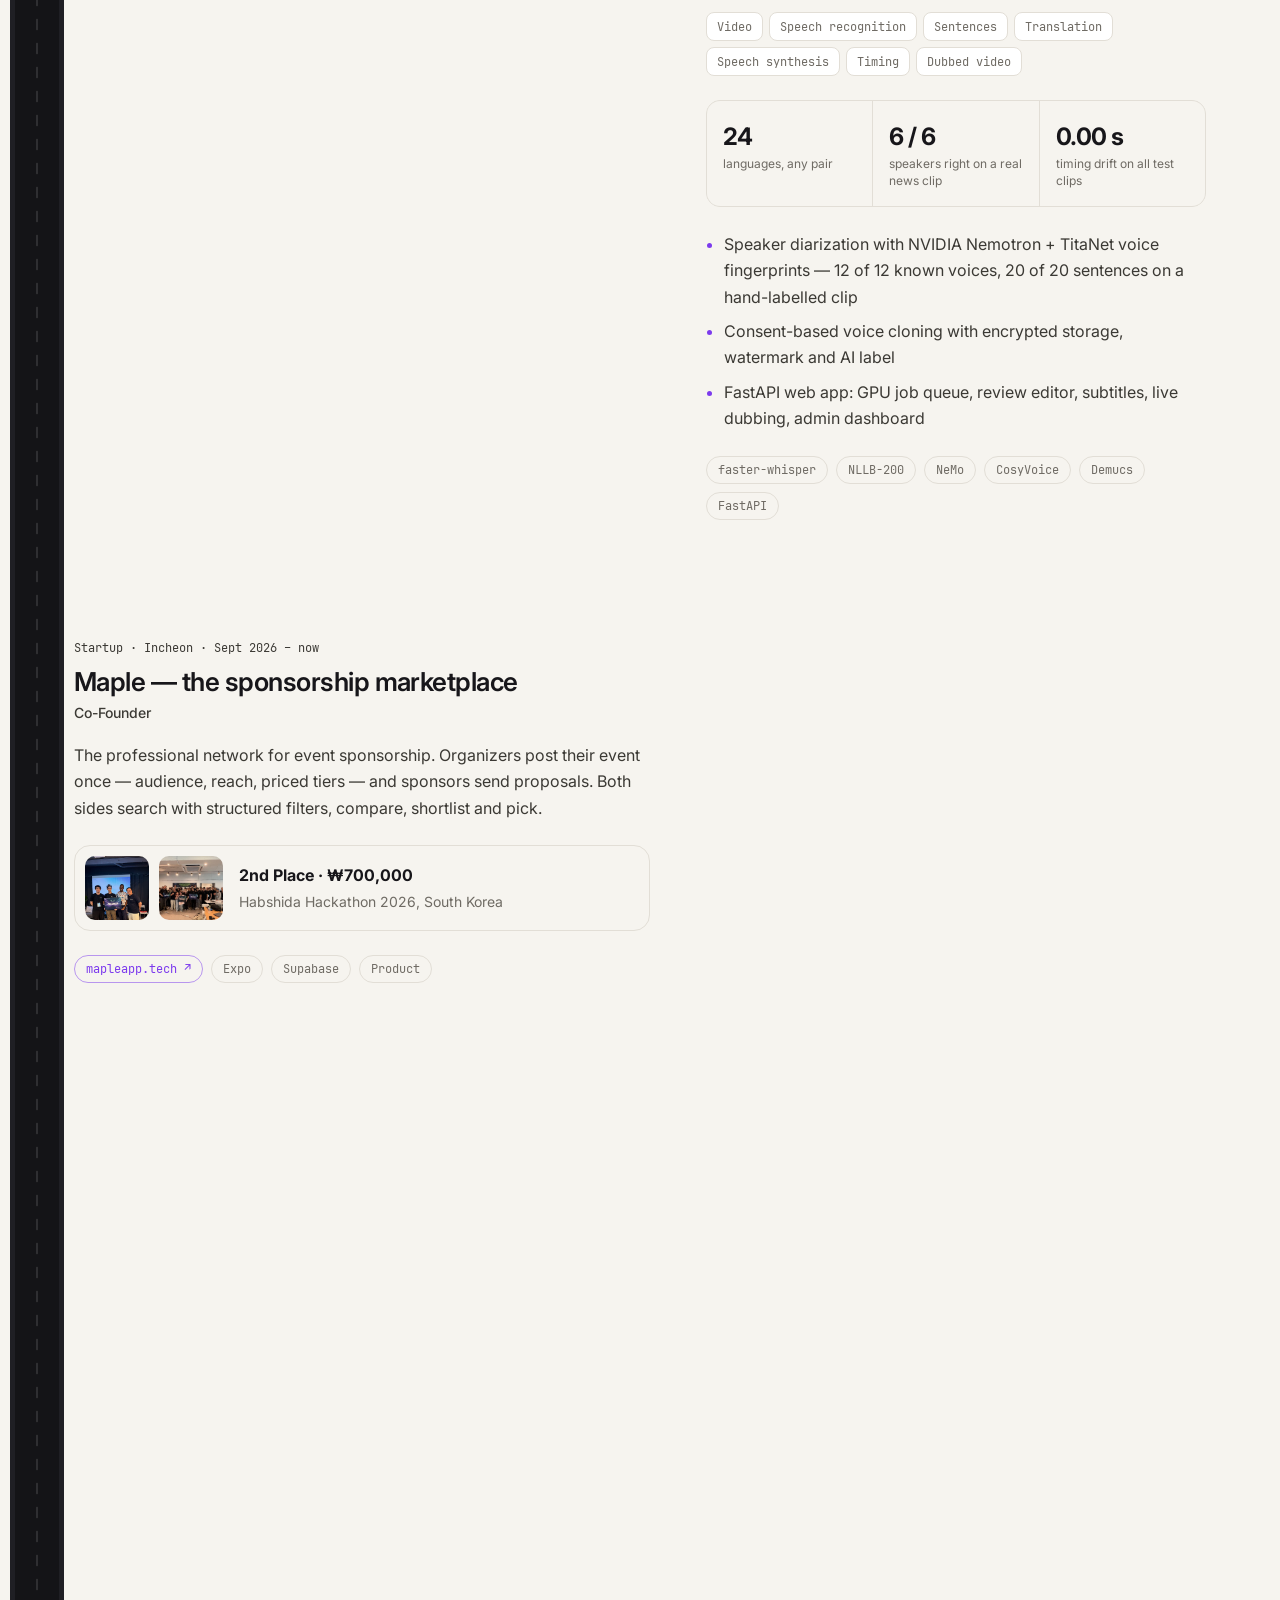
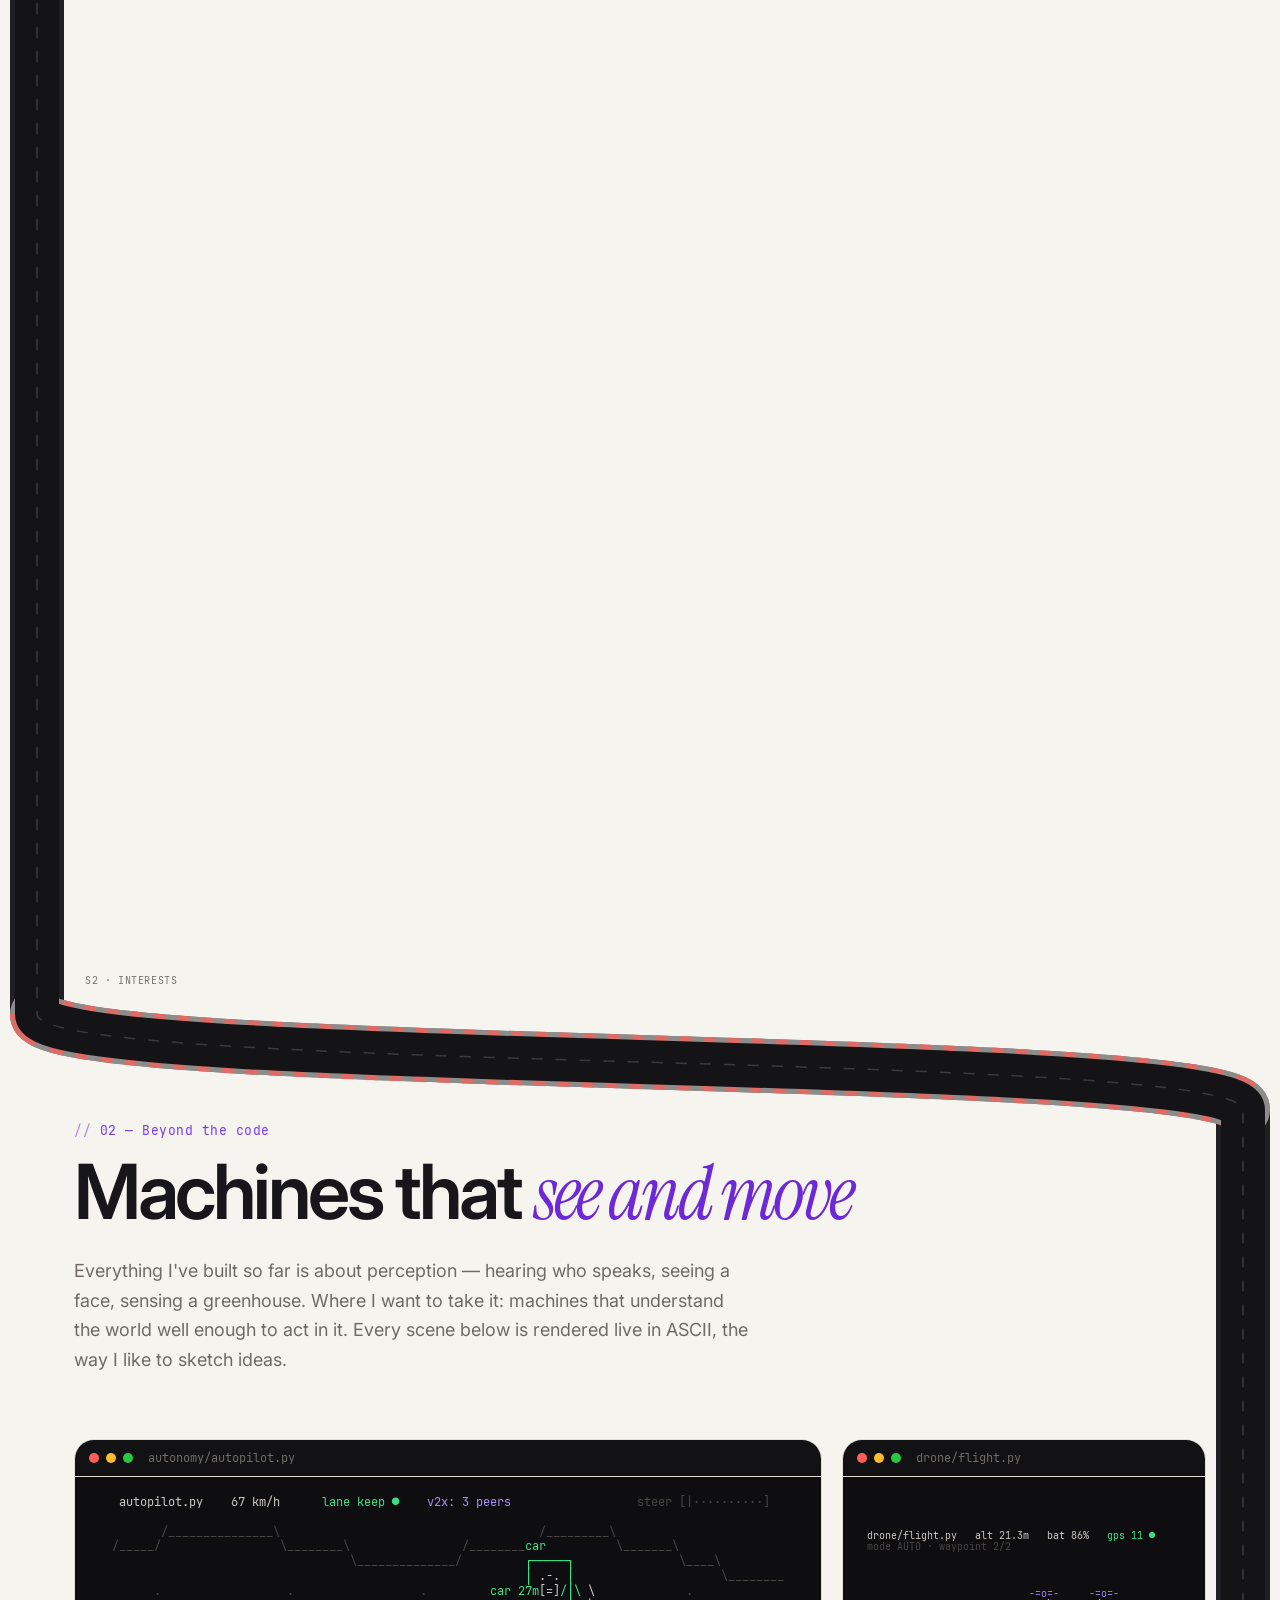
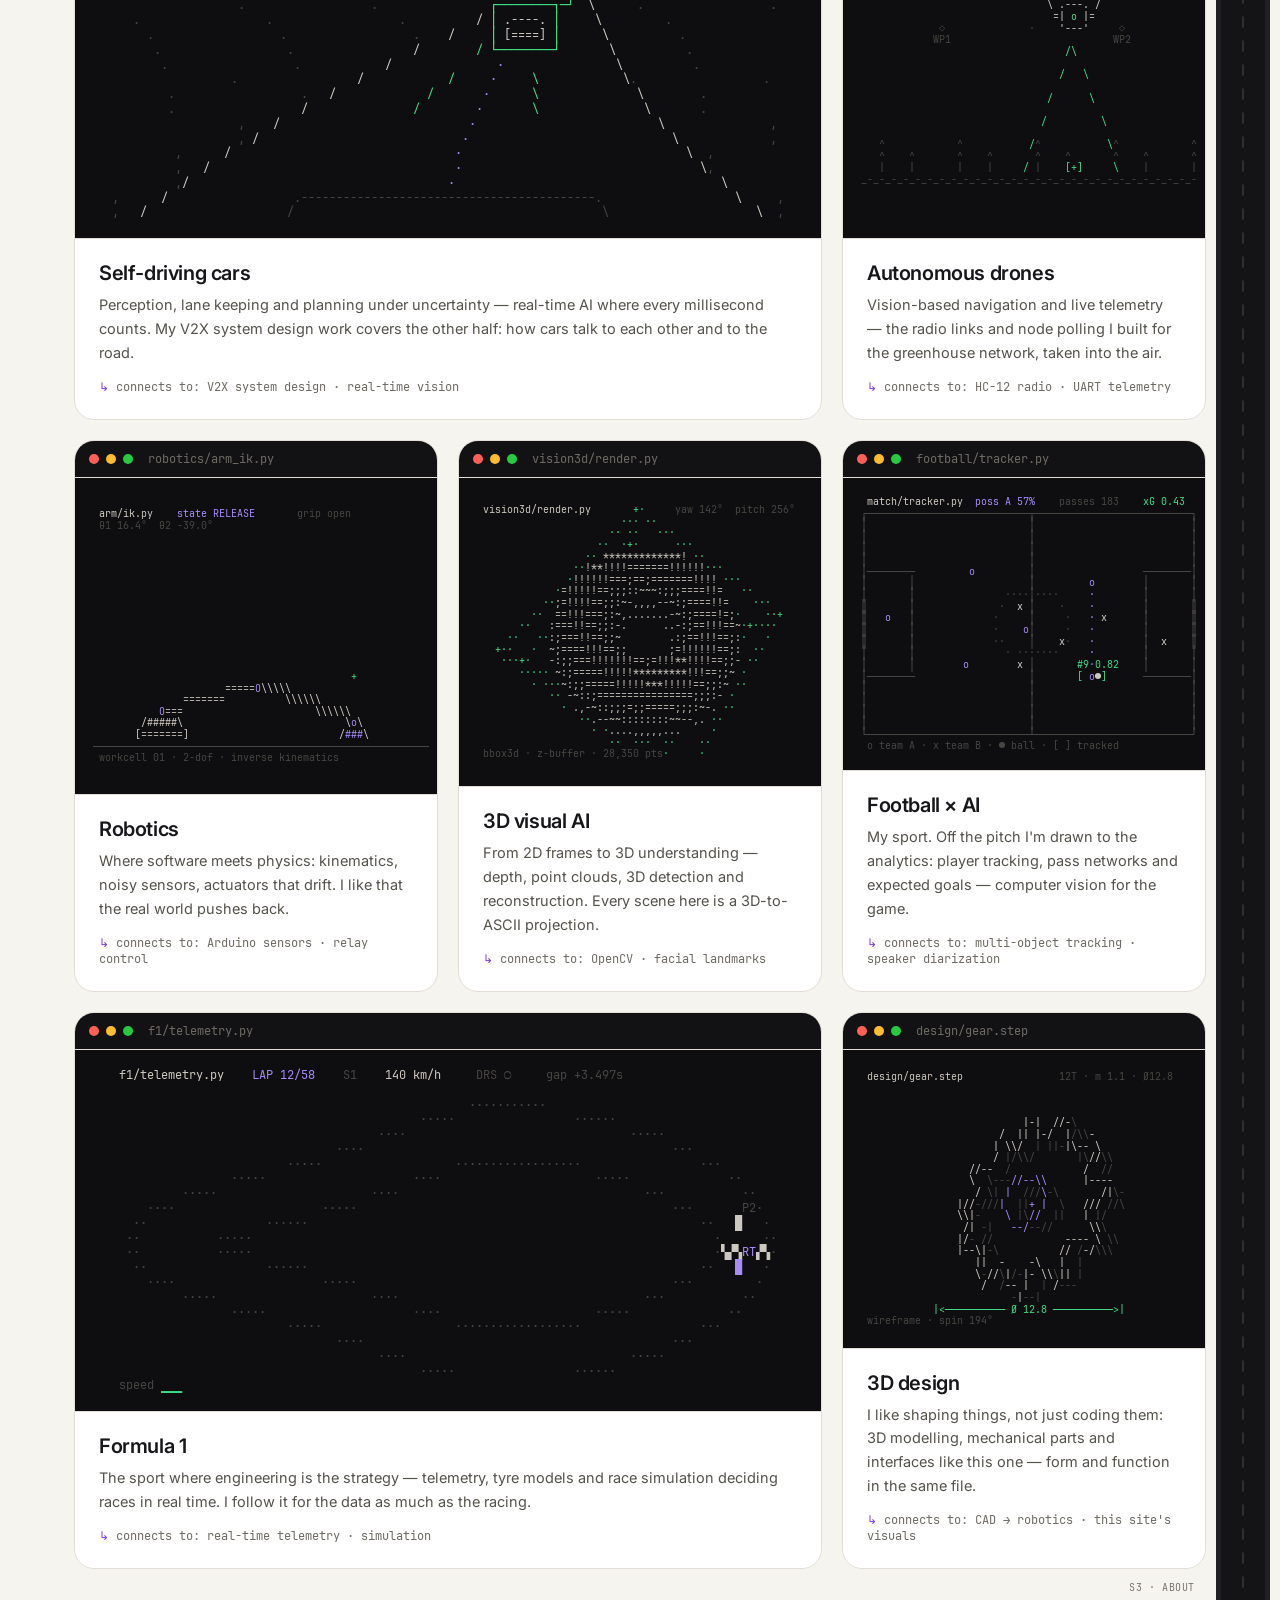
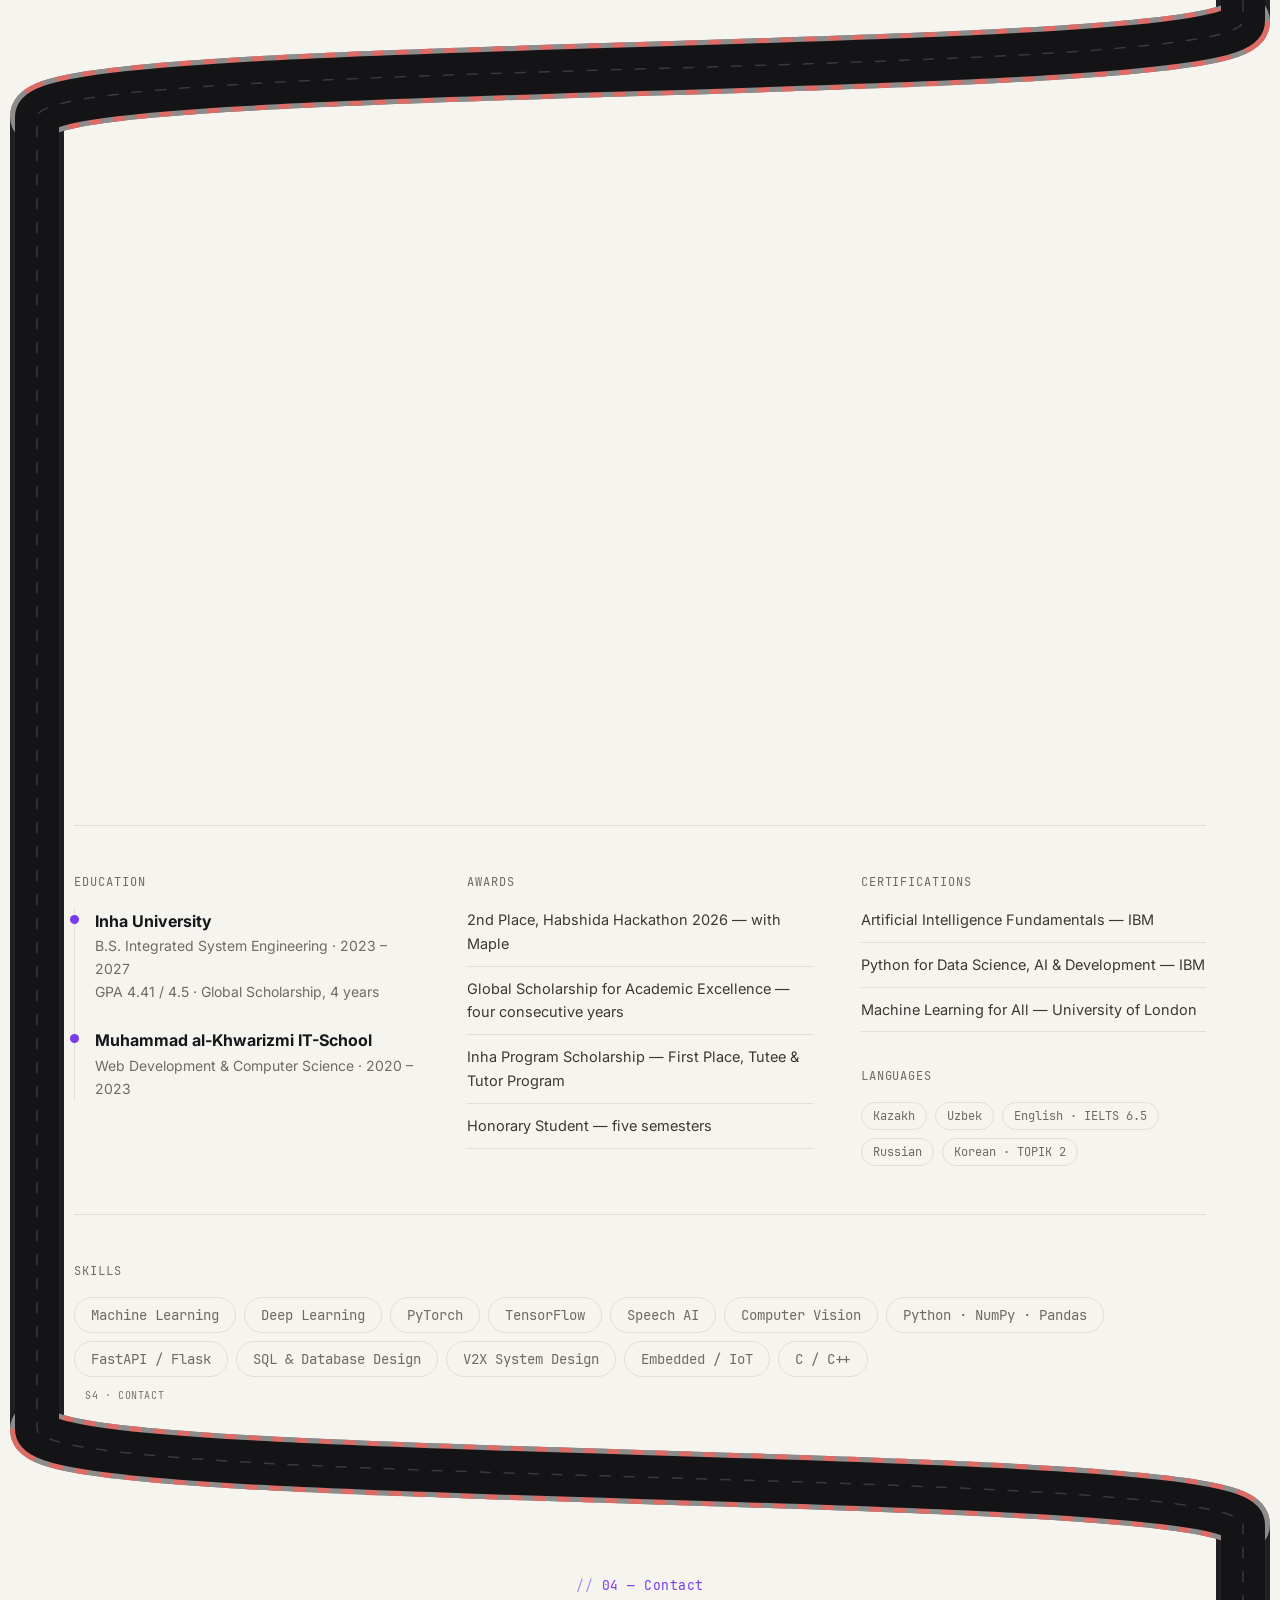
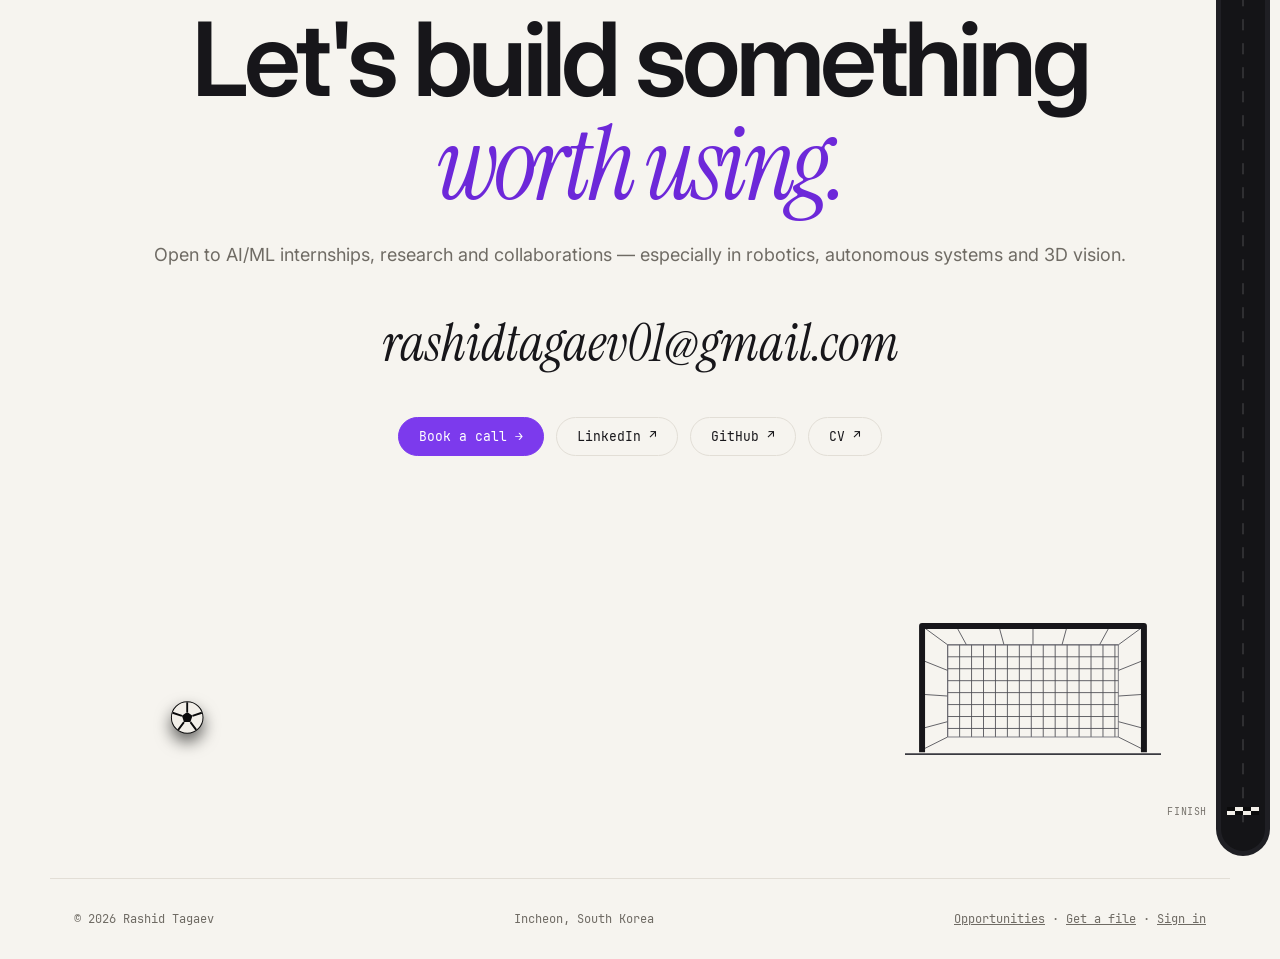
==== commit 8e15be8f: "Planner: Learn tab with a 36-week AI/ML + forward-deployed roadmap 650 dated lessons (2h/day): YouTu" ====
--- a/index.html
+++ b/index.html
@@ -17,7 +17,7 @@
   <link rel="preconnect" href="https://fonts.gstatic.com" crossorigin>
   <link href="https://fonts.googleapis.com/css2?family=Inter:wght@400;500;600;700&family=Instrument+Serif:ital@0;1&display=swap" rel="stylesheet">
   <link rel="preload" href="assets/fonts/JetBrainsMono-Regular.woff2" as="font" type="font/woff2" crossorigin>
-  <link rel="stylesheet" href="style.css?v=120be688">
+  <link rel="stylesheet" href="style.css?v=59e154cc">
   <script>
     document.documentElement.classList.add('js');
     try { var t = localStorage.getItem('theme'); if (t && t !== 'violet') document.documentElement.dataset.theme = t; } catch (e) {}
@@ -470,7 +470,7 @@
   <video controls playsinline></video>
 </dialog>
 
-<script src="theme.js?v=120be688"></script>
-<script src="script.js?v=120be688"></script>
+<script src="theme.js?v=59e154cc"></script>
+<script src="script.js?v=59e154cc"></script>
 </body>
 </html>
--- a/style.css
+++ b/style.css
@@ -1046,18 +1046,74 @@
 .op-form .dev-priv { display: flex; align-items: center; gap: 6px; font-size: 12.5px; white-space: nowrap; }
 .op-form .dev-priv input { width: auto; }
 
+/* learning roadmap (planner → Learn): a Duolingo-style path of dated days */
+.rm-bar { display: flex; flex-wrap: wrap; justify-content: space-between; align-items: center; gap: 10px; }
+.rm-bar .chips { margin: 0; }
+.rm-wrap { display: grid; grid-template-columns: minmax(0, 1.15fr) minmax(0, 1fr); gap: 14px; align-items: start; }
+.rm-row { display: grid; grid-template-columns: auto minmax(0, 1fr) auto; align-items: start; gap: 10px; padding: 9px 4px; }
+.rm-row + .rm-row { border-top: 1px solid var(--line); }
+.rm-tick { width: 22px; height: 22px; margin-top: 1px; padding: 0; border-radius: 50%; border: 1.5px solid var(--line2); background: transparent; cursor: pointer; display: grid; place-items: center; }
+.rm-tick:hover { border-color: var(--accent); }
+.rm-tick[aria-pressed="true"] { background: var(--green); border-color: var(--green); }
+.rm-tick[aria-pressed="true"]::after { content: "\2713"; color: #000; font-size: 12px; font-weight: 700; }
+.rm-tick:disabled { opacity: .4; cursor: not-allowed; }
+.rm-tick:focus-visible, .rm-node:focus-visible { outline: 3px solid var(--accent); outline-offset: 3px; }
+.rm-row.late .rm-tick { border-color: #ff5f57; }
+.rm-main { display: grid; gap: 3px; min-width: 0; }
+.rm-main > a, .rm-main > b { font-weight: 500; font-size: 14.5px; line-height: 1.35; color: var(--fg); text-decoration: none; overflow-wrap: anywhere; }
+.rm-main > a:hover { color: var(--accent); text-decoration: underline; }
+.rm-row.done .rm-main > a, .rm-row.done .rm-main > b { color: var(--muted); }
+.rm-kind { font-weight: 600; color: var(--text); }
+.rm-kind.k-paper { color: var(--accent); }
+.rm-due { color: #ff5f57; }
+.rm-note { margin-top: 4px; width: 100%; font: 13px var(--sans); padding: 6px 10px; border-radius: 8px; border: 1px dashed var(--line2); background: transparent; color: var(--text); }
+.rm-note:focus { border-style: solid; border-color: var(--accent); outline: none; }
+.rm-xp { font: 600 12px var(--mono); color: color-mix(in srgb, var(--green) 75%, var(--fg)); white-space: nowrap; margin-top: 3px; }
+.rm-row .t-play.on { color: var(--accent); border-color: var(--accent); }
+.rm-state { font: 500 11.5px var(--mono); padding: 3px 9px; border-radius: 999px; border: 1px solid var(--line); color: var(--muted); white-space: nowrap; }
+.rm-state.s-perfect { color: color-mix(in srgb, var(--green) 75%, var(--fg)); border-color: currentColor; }
+.rm-state.s-late { color: #e0a33a; border-color: currentColor; }
+.rm-state.s-missed { color: #ff5f57; border-color: currentColor; }
+.rm-state.s-today { color: var(--accent); border-color: currentColor; }
+.rm-sum { margin: 10px 0 0; }
+.rm-path { display: grid; gap: 10px; }
+.rm-unit { border: 1px solid var(--line); border-radius: 16px; background: var(--bg2); overflow: hidden; }
+.rm-unit.cur { border-color: color-mix(in srgb, var(--accent) 45%, var(--line)); }
+.rm-uhead { all: unset; box-sizing: border-box; width: 100%; cursor: pointer; position: relative; display: grid; grid-template-columns: auto minmax(0, 1fr); gap: 12px; align-items: center; padding: 12px 14px; }
+.rm-uhead:focus-visible { outline: 2px solid var(--accent); outline-offset: -2px; border-radius: 16px; }
+.rm-un { width: 34px; height: 34px; border-radius: 10px; display: grid; place-items: center; font: 600 14px var(--mono); color: var(--accent); background: color-mix(in srgb, var(--accent) 14%, var(--bg2)); }
+.rm-ut { display: grid; gap: 2px; min-width: 0; }
+.rm-ut b { font-weight: 600; font-size: 14.5px; color: var(--fg); }
+.rm-ubar { position: absolute; left: 0; right: 0; bottom: 0; height: 3px; background: linear-gradient(to right, var(--green) var(--p), transparent var(--p)); }
+.rm-goal { padding: 0 16px; margin: 2px 0 4px; }
+.rm-nodes { display: flex; flex-direction: column; align-items: center; gap: 14px; padding: 12px 0 24px; }
+.rm-node { width: 52px; height: 52px; flex: none; border: 0; border-radius: 50%; cursor: pointer; font: 600 15px var(--mono); color: var(--muted); background: var(--bg);
+  transform: translateX(var(--x)); box-shadow: inset 0 0 0 2px var(--line2), 0 4px 0 var(--line); transition: transform .15s var(--ease); }
+.rm-node:hover { transform: translateX(var(--x)) translateY(-2px); }
+.rm-node:active { transform: translateX(var(--x)) translateY(2px); }
+.rm-node.s-perfect { background: var(--green); color: #000; box-shadow: 0 4px 0 color-mix(in srgb, var(--green) 55%, #000); }
+.rm-node.s-late { background: #e0a33a; color: #000; box-shadow: 0 4px 0 #9a6b1c; }
+.rm-node.s-missed { background: #ff5f57; color: #000; box-shadow: 0 4px 0 #a8322d; }
+.rm-node.s-today { background: var(--accent); color: var(--on-accent); box-shadow: 0 4px 0 color-mix(in srgb, var(--accent) 55%, #000); animation: rm-pulse 2s ease-in-out infinite; }
+.rm-node.sel { outline: 3px solid var(--fg); outline-offset: 4px; }
+@keyframes rm-pulse { 50% { box-shadow: 0 4px 0 color-mix(in srgb, var(--accent) 55%, #000), 0 0 0 9px color-mix(in srgb, var(--accent) 22%, transparent); } }
+@media (prefers-reduced-motion: reduce) { .rm-node { animation: none; transition: none; } }
+.ev-rm { background: color-mix(in srgb, var(--green) 16%, var(--bg2)); font-weight: 500; }
+.ev-rm.miss { background: color-mix(in srgb, #ff5f57 20%, var(--bg2)); }
+@media (max-width: 960px) { .rm-wrap { grid-template-columns: 1fr; } }
+
 /* privacy mode (Shift+P): private content stays blurred until hovered, focused or typed in */
 html.privacy :is(
   .t-main, .kcard, .ev, .blk, .note-item, .note-ed input, .note-ed textarea, .note-prev, .en-main, .tr-desc, .tr-proj, .tr-task, #mini-timer span, .sheet td:first-child, .dl-row span, .hbar span,
   .op h3, .op-sum, .op .meta, .op-row .op-main, .file-card .file-info, .code-pill, .prof-row > div:first-child, #who, #email,
   #detail .sub-h1, #detail .lead, #detail .big-sum, #detail .prose, #kit .mail-form input, #kit .mail-form textarea, #kit .cv-page, #kit .pick-row label, #kit .file-info,
-  .op-form input, .op-form textarea, .op-form select, .devices b
+  .op-form input, .op-form textarea, .op-form select, .devices b, .rm-note
 ) { filter: blur(7px); transition: filter .15s; }
 html.privacy :is(
   .t-main, .kcard, .ev, .blk, .note-item, .note-ed input, .note-ed textarea, .note-prev, .en-main, .tr-desc, .tr-proj, .tr-task, #mini-timer span, .sheet td:first-child, .dl-row span, .hbar span,
   .op h3, .op-sum, .op .meta, .op-row .op-main, .file-card .file-info, .code-pill, .prof-row > div:first-child, #who, #email,
   #detail .sub-h1, #detail .lead, #detail .big-sum, #detail .prose, #kit .mail-form input, #kit .mail-form textarea, #kit .cv-page, #kit .pick-row label, #kit .file-info,
-  .op-form input, .op-form textarea, .op-form select, .devices b
+  .op-form input, .op-form textarea, .op-form select, .devices b, .rm-note
 ):is(:hover, :focus, :focus-within) { filter: none; }
 html.privacy body::after {
   content: "Privacy mode on · Shift+P"; position: fixed; left: 50%; bottom: 14px; transform: translateX(-50%); z-index: 60; pointer-events: none;
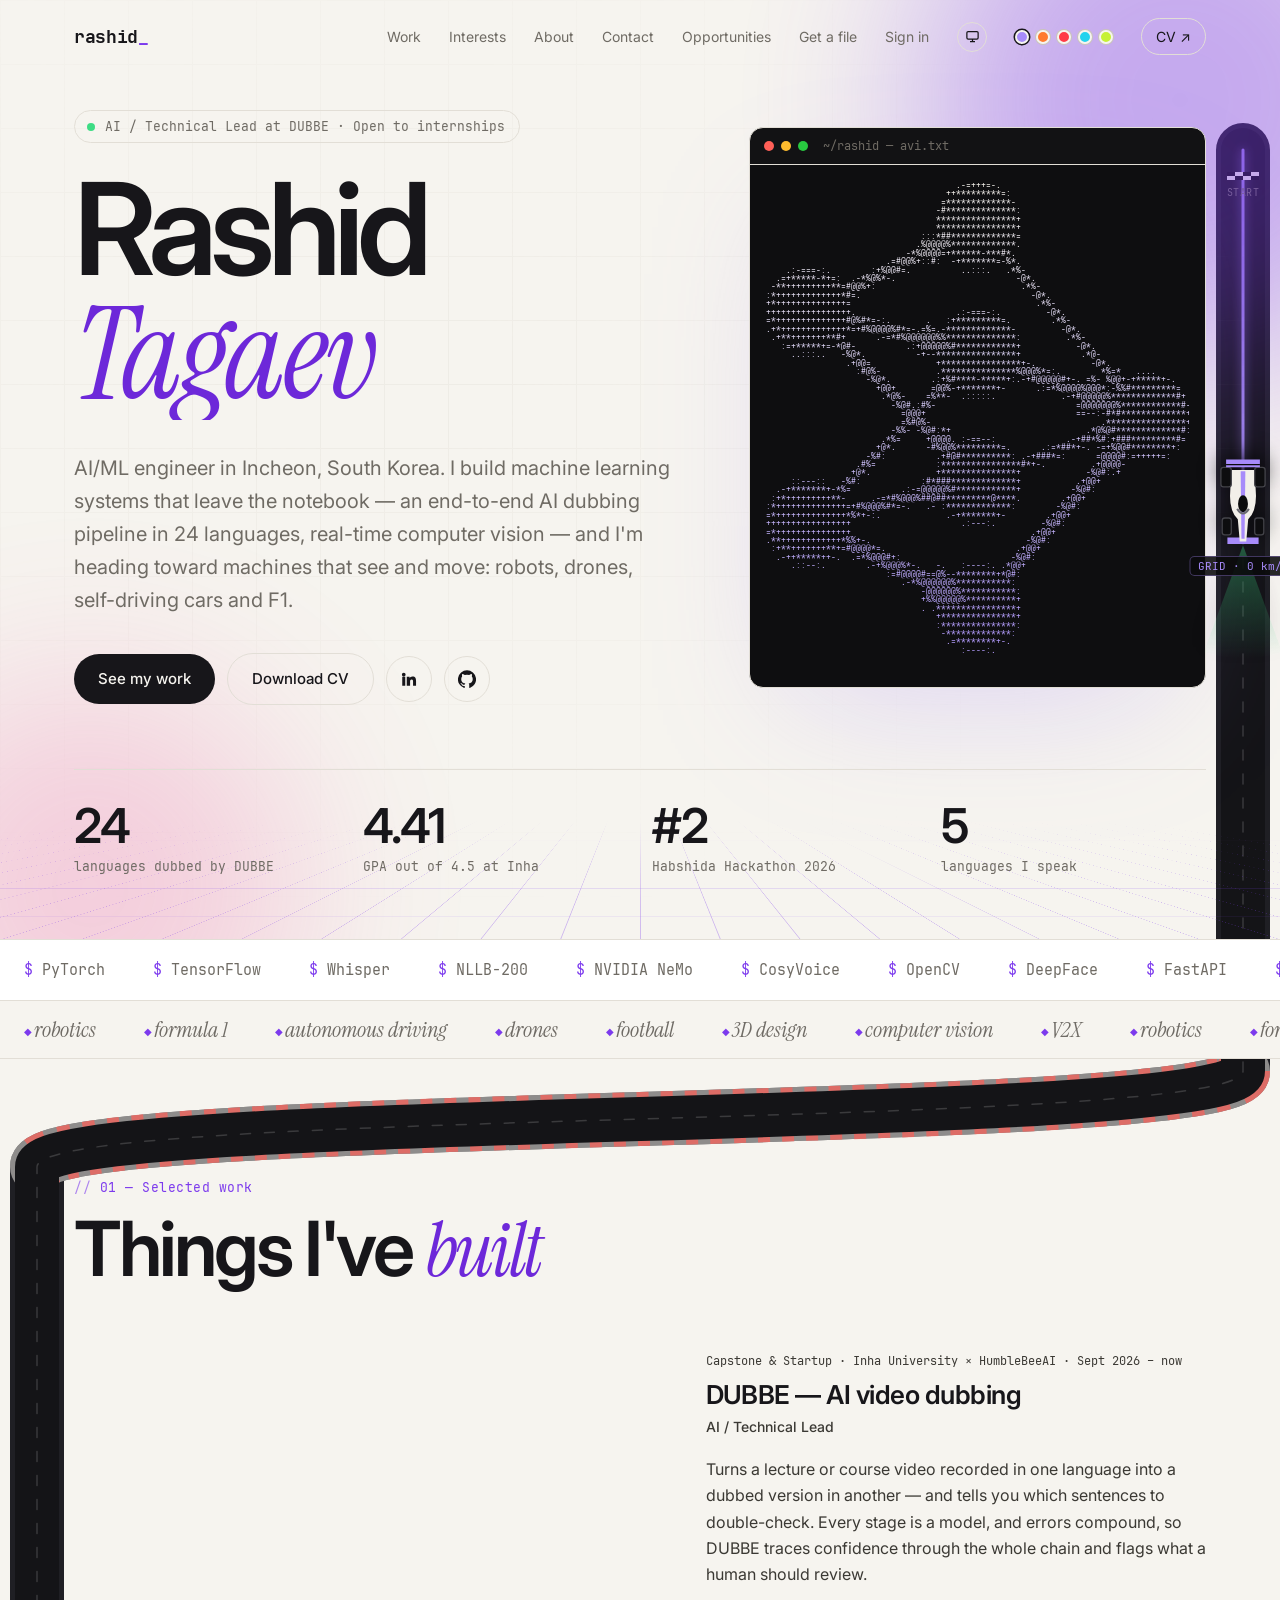
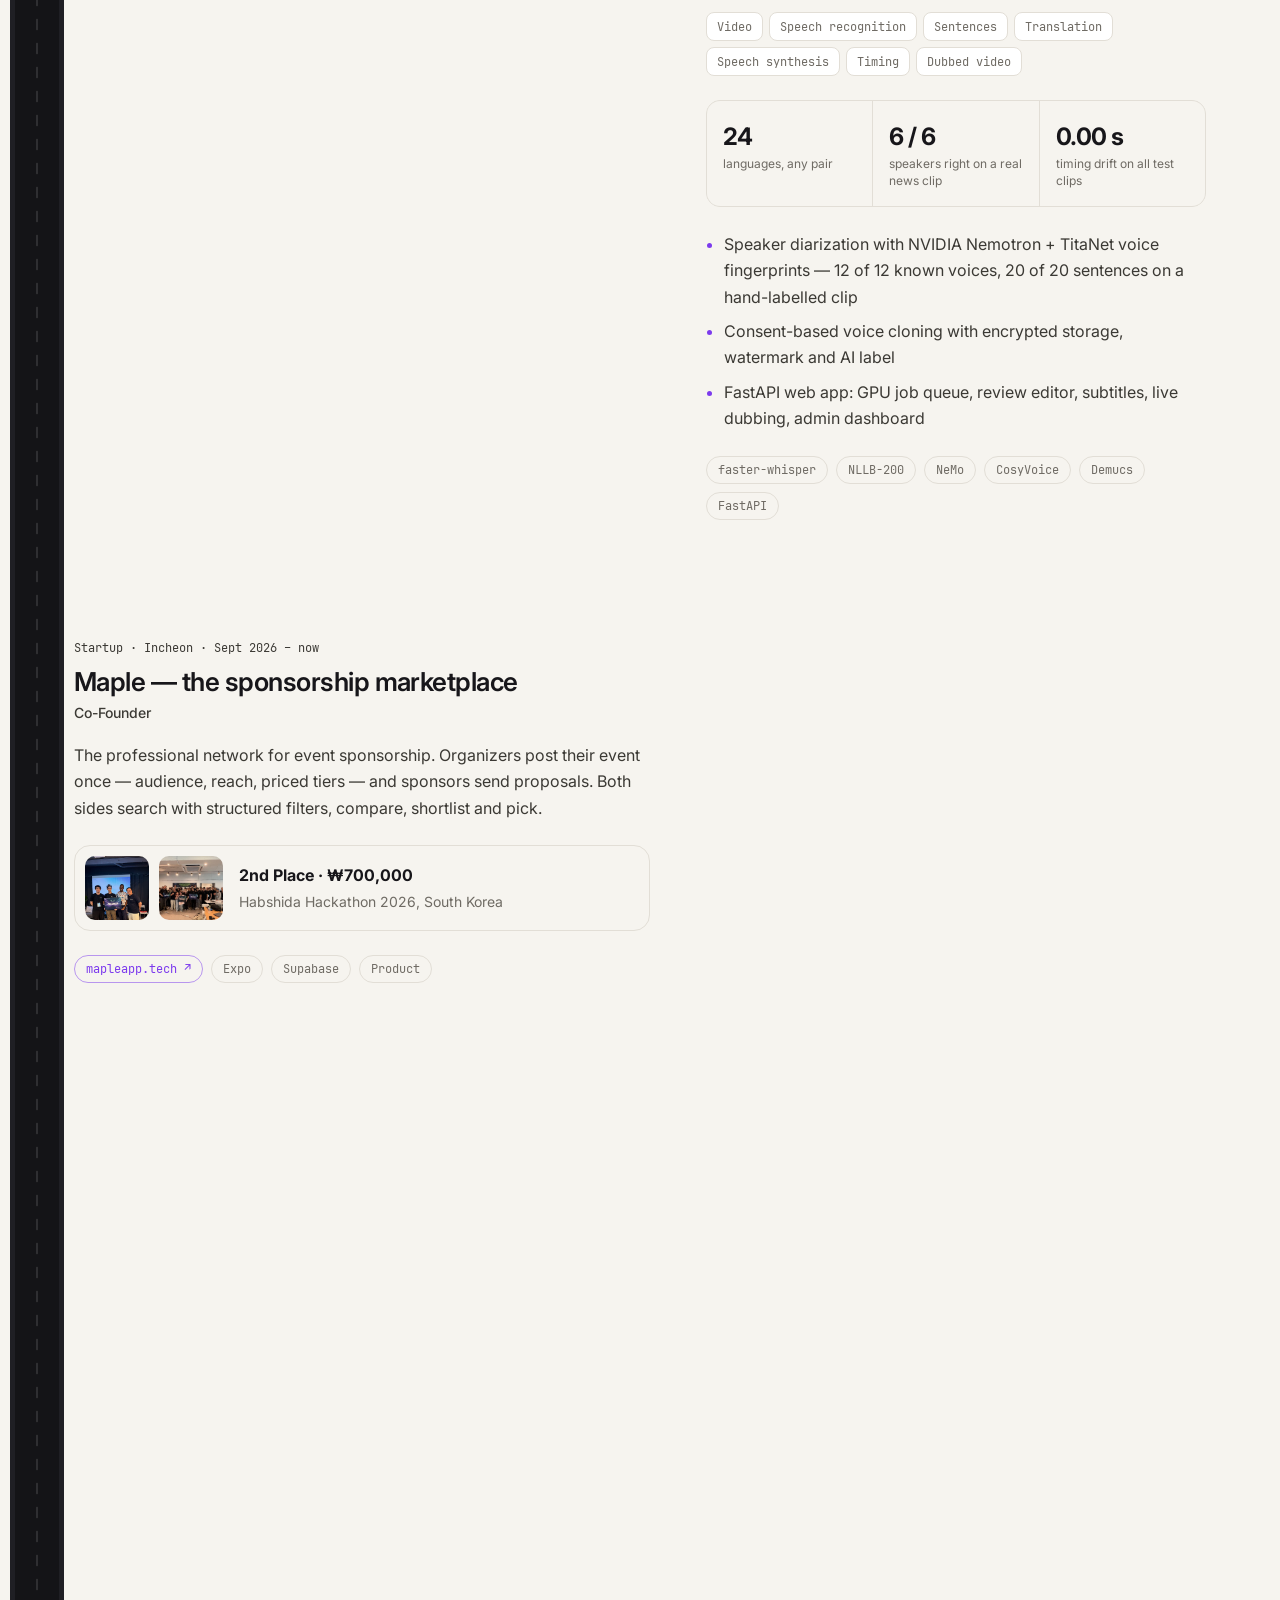
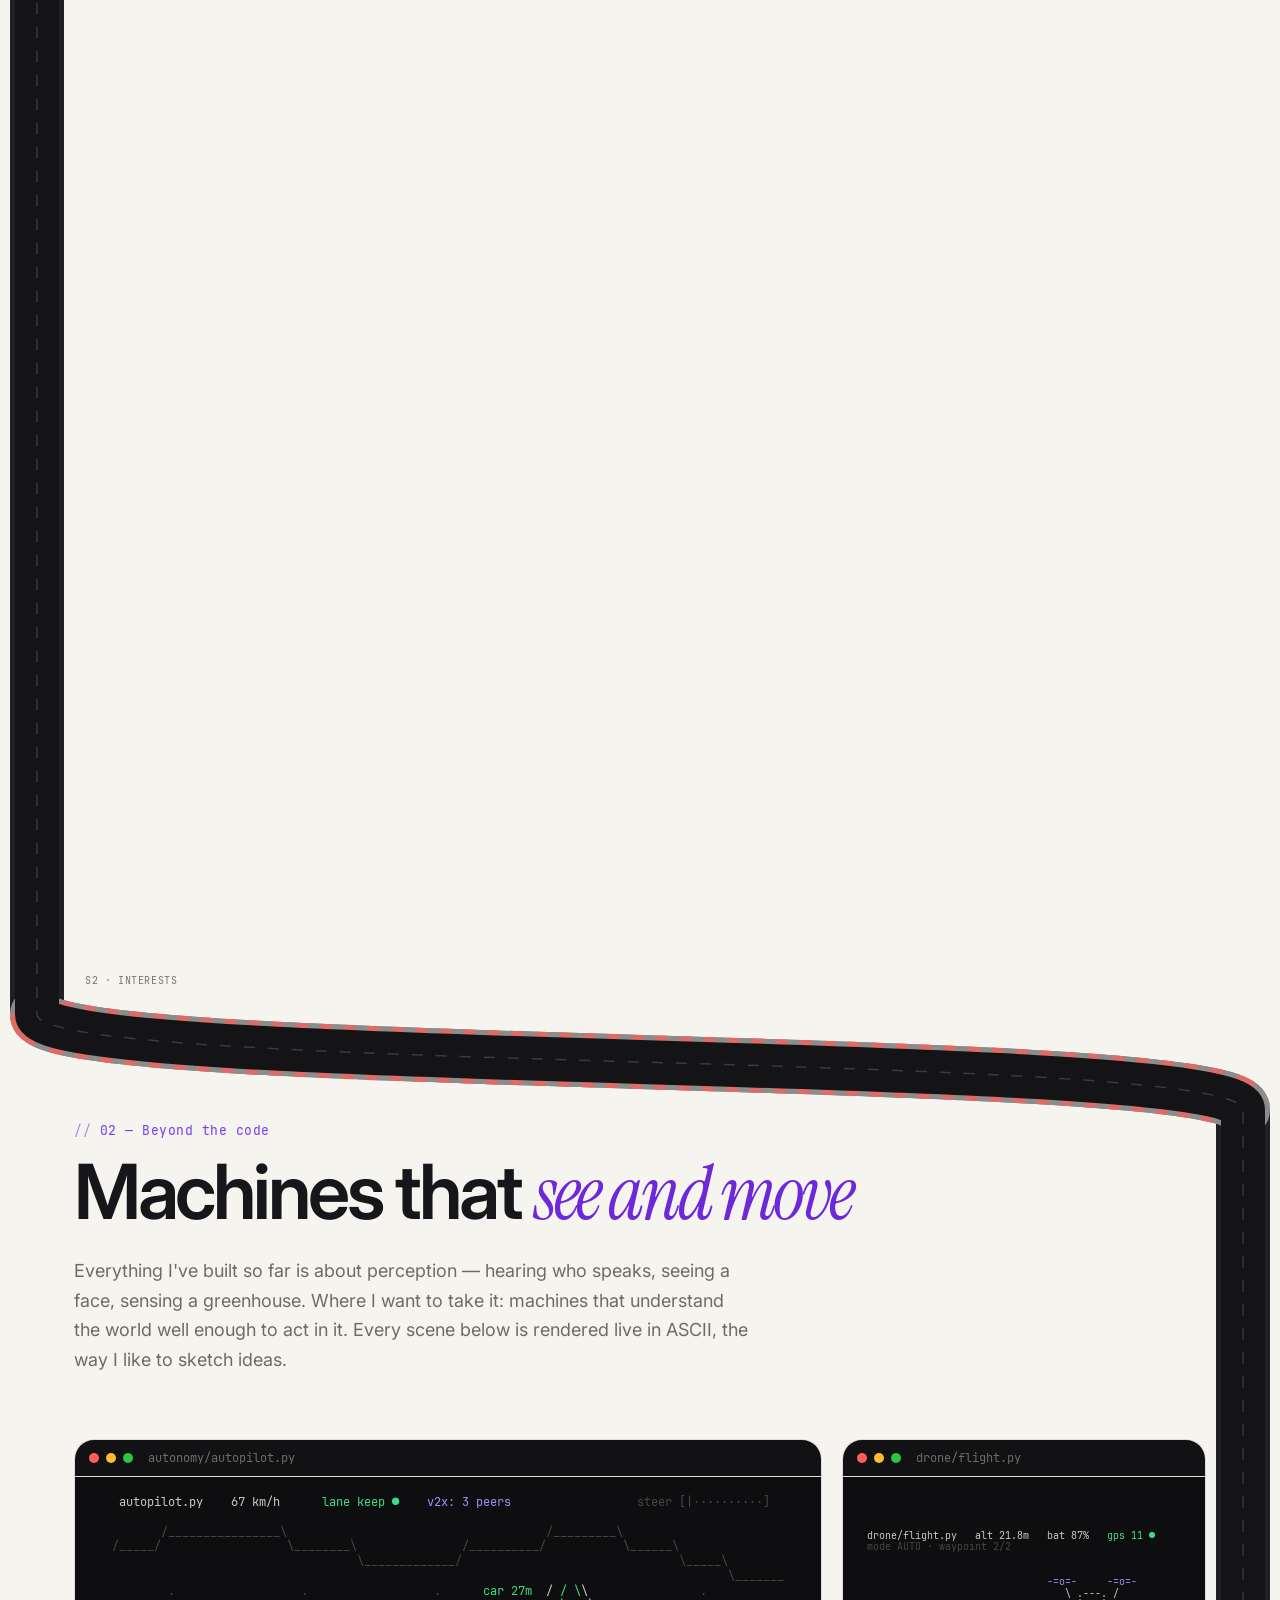
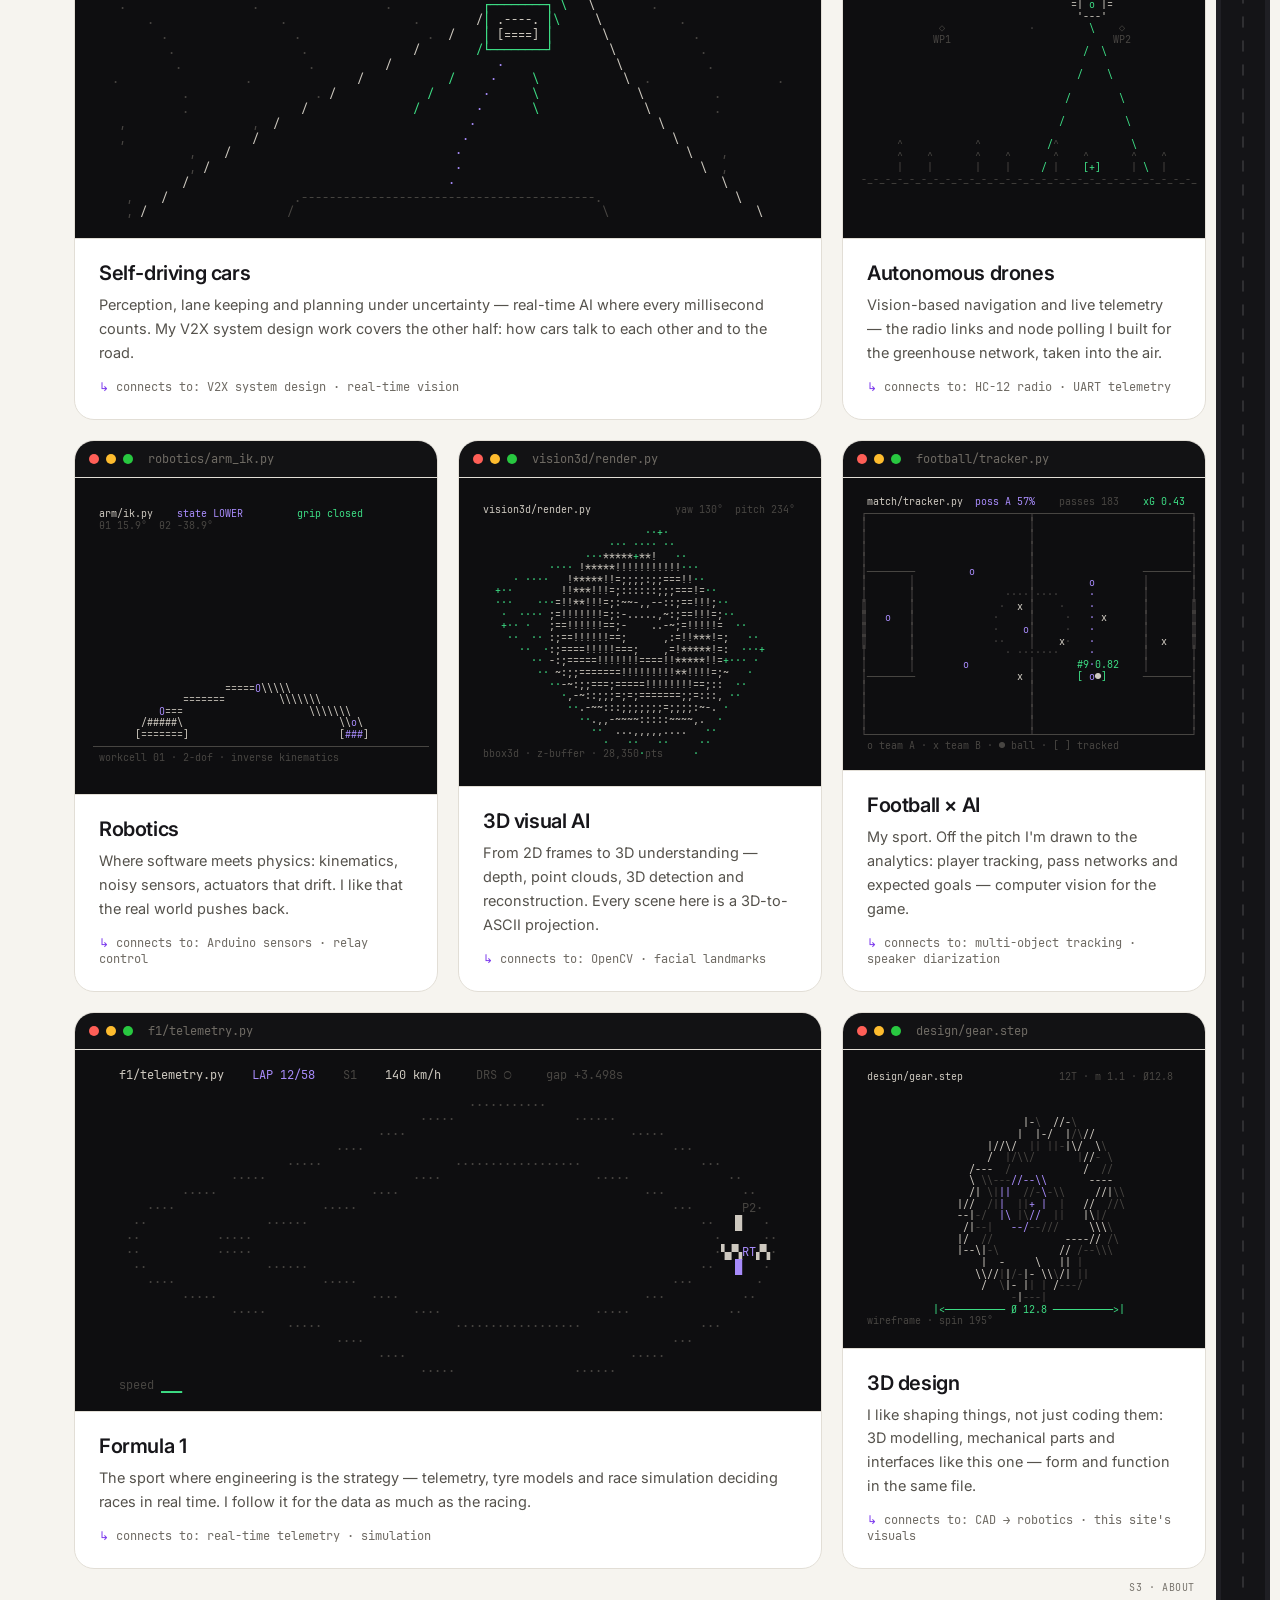
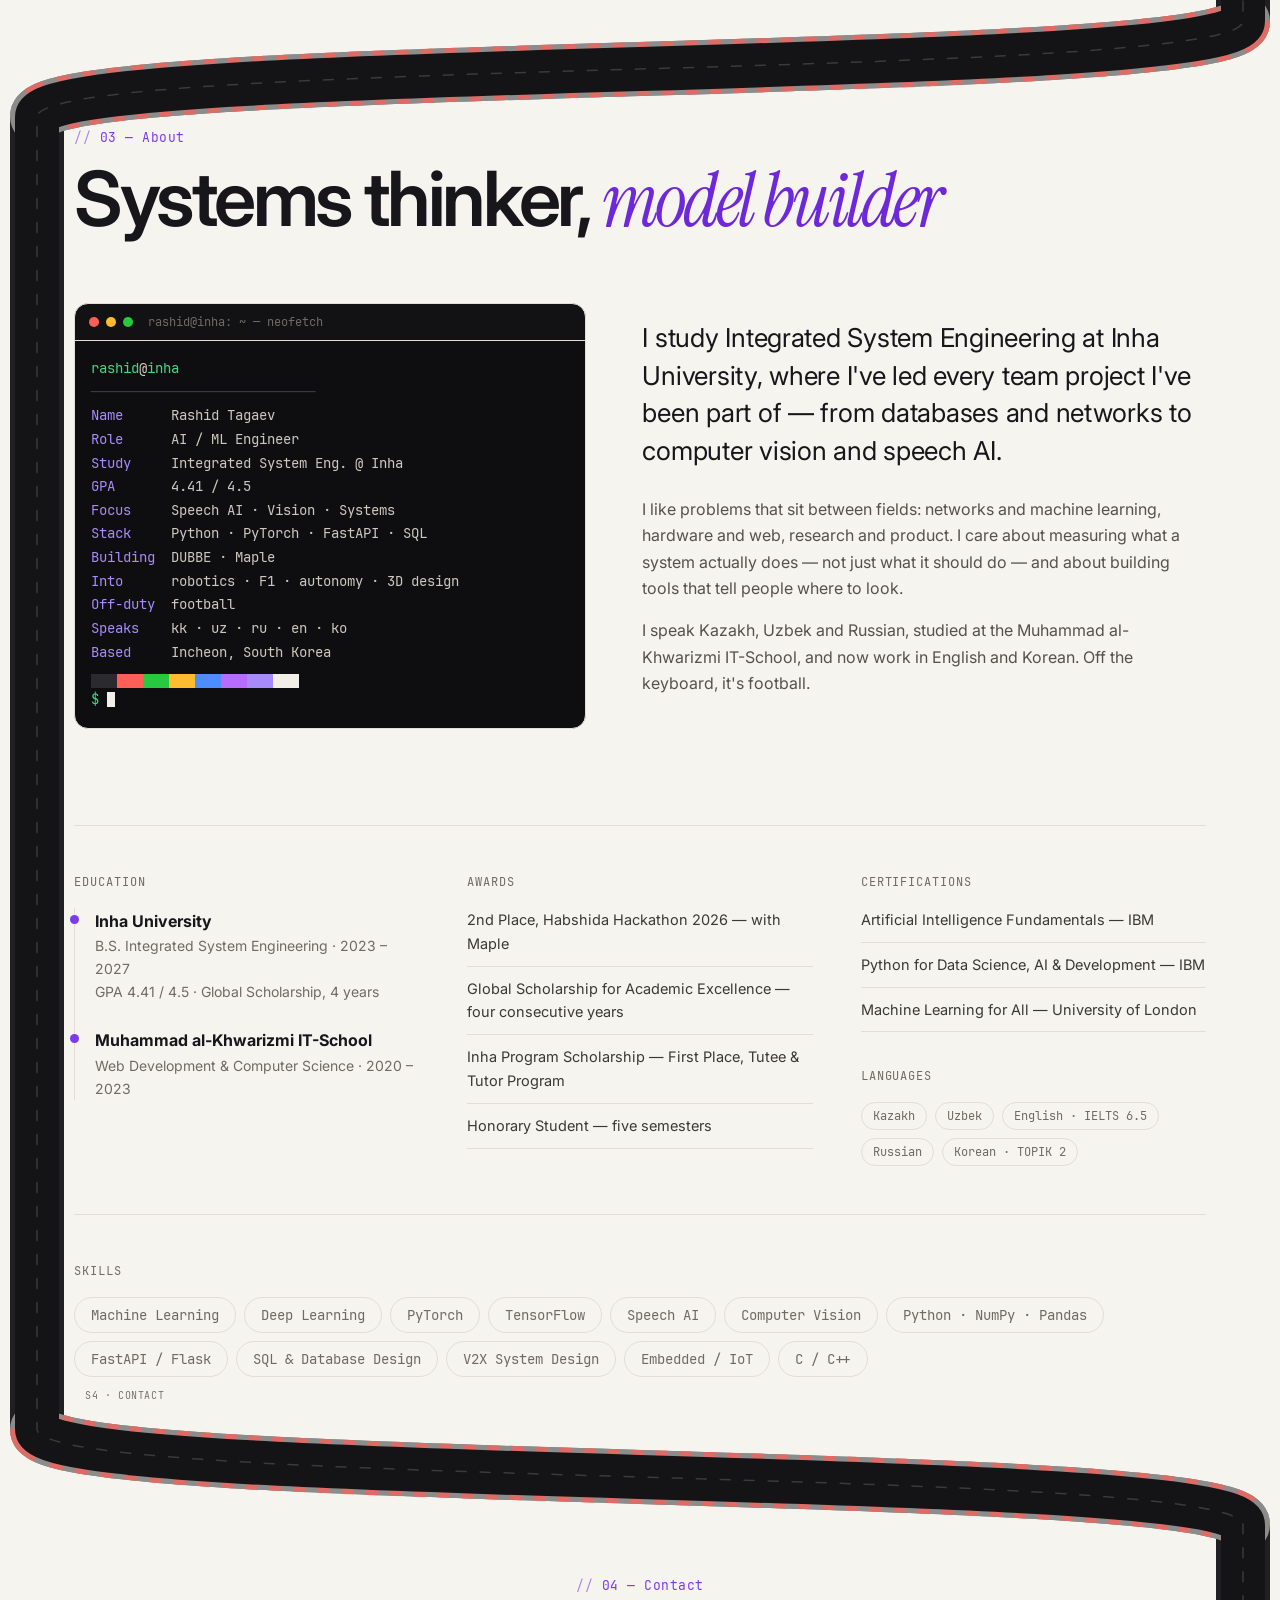
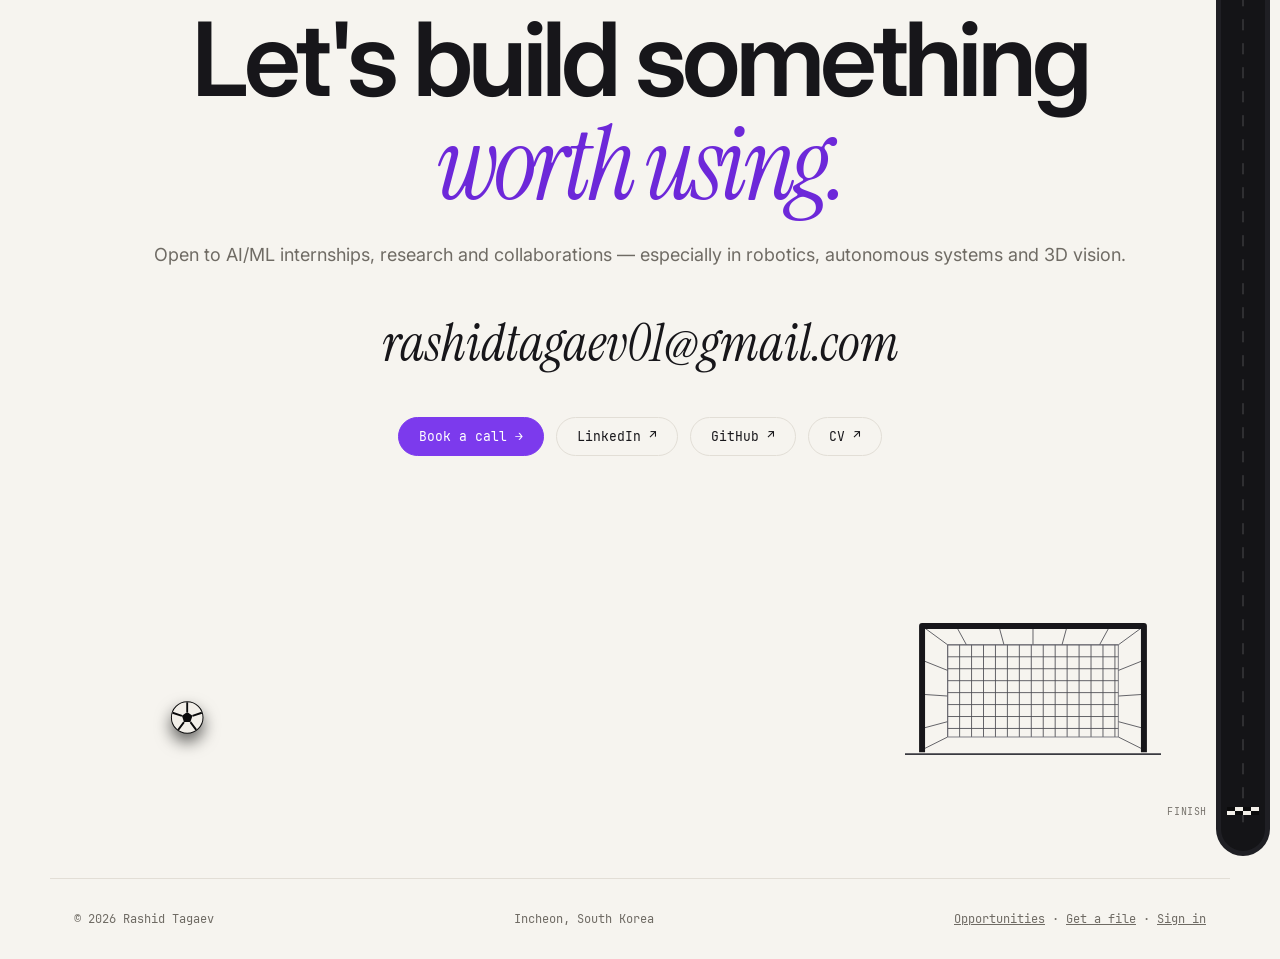
==== commit 38d8cc88: "Learn: roadmap moves to its own page (/learn), separate from the planner The planner keeps only a To" ====
--- a/index.html
+++ b/index.html
@@ -17,7 +17,7 @@
   <link rel="preconnect" href="https://fonts.gstatic.com" crossorigin>
   <link href="https://fonts.googleapis.com/css2?family=Inter:wght@400;500;600;700&family=Instrument+Serif:ital@0;1&display=swap" rel="stylesheet">
   <link rel="preload" href="assets/fonts/JetBrainsMono-Regular.woff2" as="font" type="font/woff2" crossorigin>
-  <link rel="stylesheet" href="style.css?v=59e154cc">
+  <link rel="stylesheet" href="style.css?v=5eb5000b">
   <script>
     document.documentElement.classList.add('js');
     try { var t = localStorage.getItem('theme'); if (t && t !== 'violet') document.documentElement.dataset.theme = t; } catch (e) {}
@@ -42,6 +42,7 @@
     <a class="nav-extra" href="/opportunities">Opportunities</a>
     <a class="nav-extra" href="/get">Get a file</a>
     <a class="nav-extra nav-planner" href="/planner" hidden>Planner</a>
+    <a class="nav-extra nav-planner" href="/learn" hidden>Learn</a>
     <a class="nav-extra nav-signin" href="/admin">Sign in</a>
     <button class="mode" type="button" aria-label="Colour mode: system"></button>
     <div class="themes" role="group" aria-label="Colour theme"><button data-t="violet" style="--c:#a78bfa" aria-label="Violet theme"></button><button data-t="ember" style="--c:#ff7a2f" aria-label="Ember theme"></button><button data-t="racing" style="--c:#ff3b47" aria-label="Racing red theme"></button><button data-t="electric" style="--c:#22d3ee" aria-label="Electric cyan theme"></button><button data-t="volt" style="--c:#c6f135" aria-label="Volt lime theme"></button></div>
@@ -470,7 +471,7 @@
   <video controls playsinline></video>
 </dialog>
 
-<script src="theme.js?v=59e154cc"></script>
-<script src="script.js?v=59e154cc"></script>
+<script src="theme.js?v=5eb5000b"></script>
+<script src="script.js?v=5eb5000b"></script>
 </body>
 </html>
--- a/style.css
+++ b/style.css
@@ -794,8 +794,8 @@
 
 /* ── planner (owner only) ── */
 .planner { display: grid; gap: 18px; }
-#pl-view { display: grid; gap: 14px; min-width: 0; }
-#pl-view > .toolbar, #pl-view > .cal-hint { margin: 0; }
+#pl-view, #rm-view { display: grid; gap: 14px; min-width: 0; }
+#pl-view > .toolbar, #pl-view > .cal-hint, #rm-view > .toolbar { margin: 0; }
 .pl-top { display: flex; justify-content: space-between; align-items: flex-end; gap: 16px; }
 .pl-top .sub-h1 { margin: 0; }
 .pl-top .kicker { margin-bottom: 8px; }
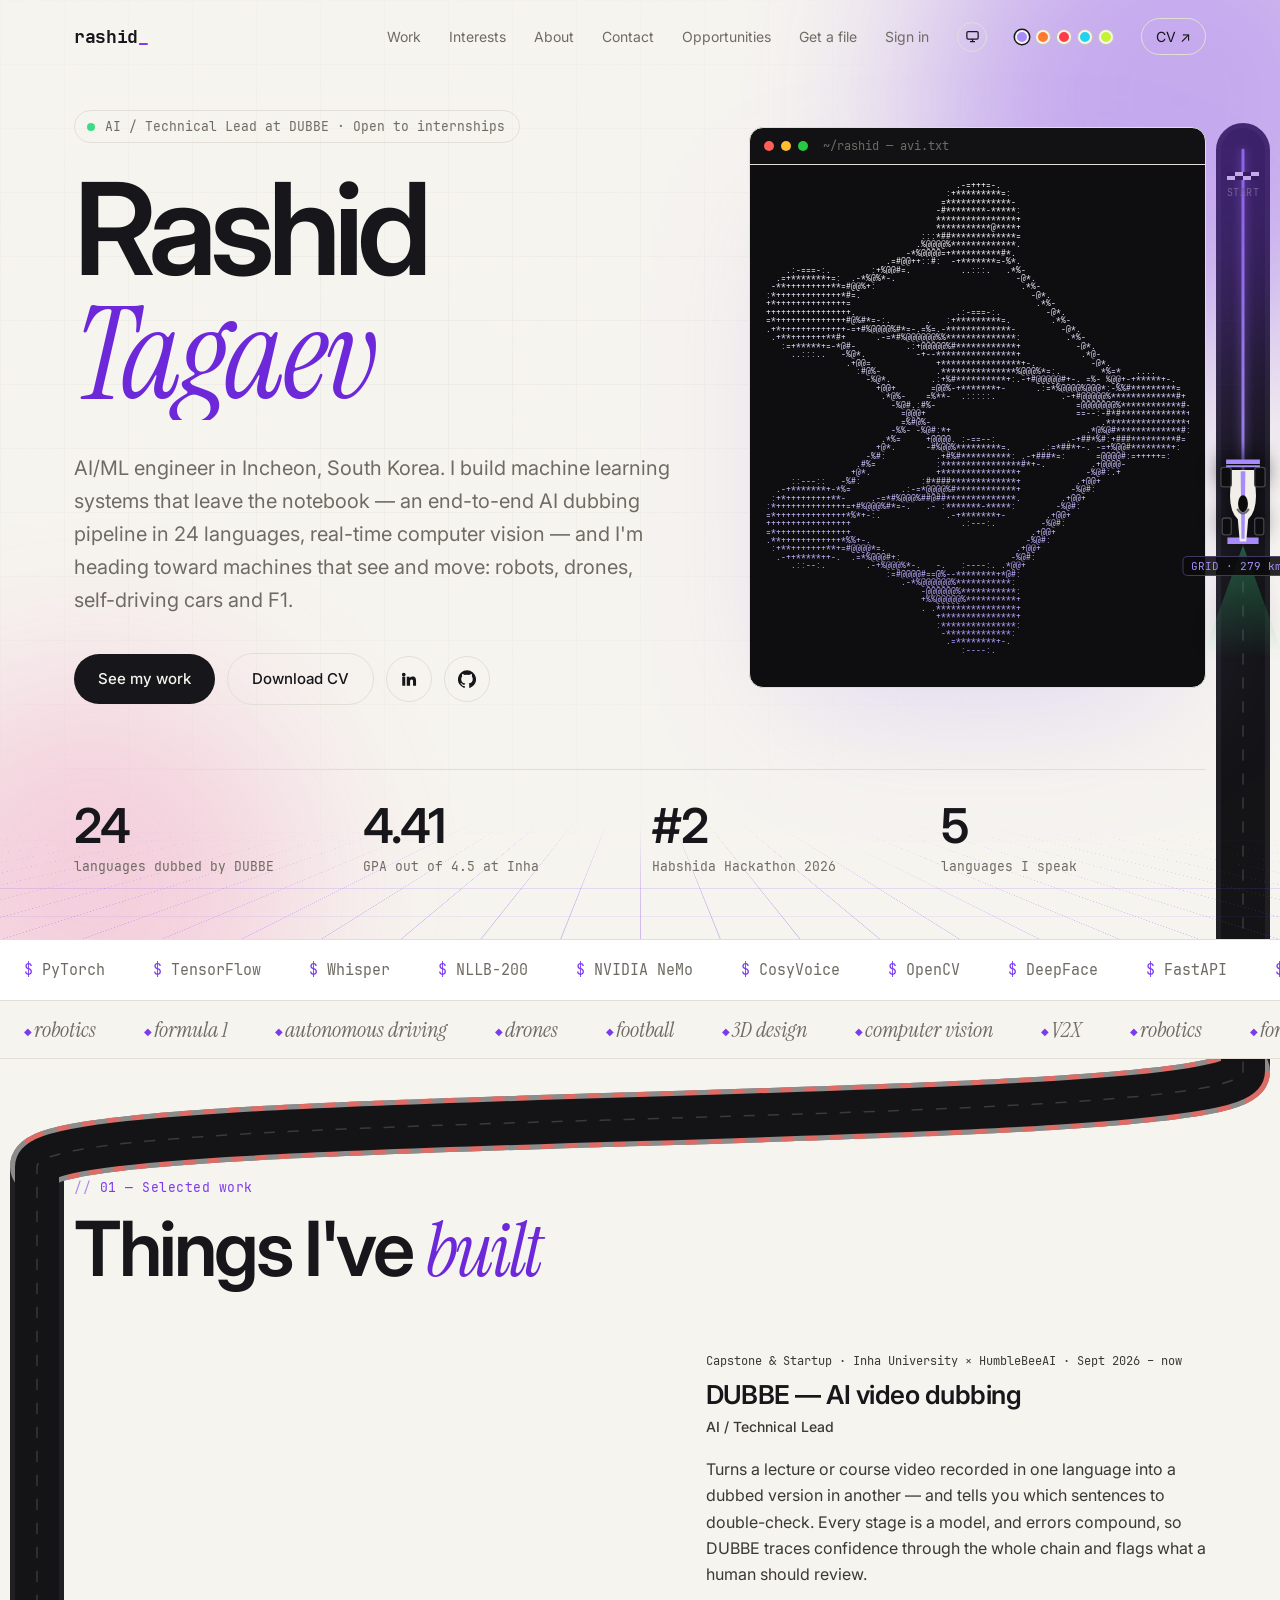
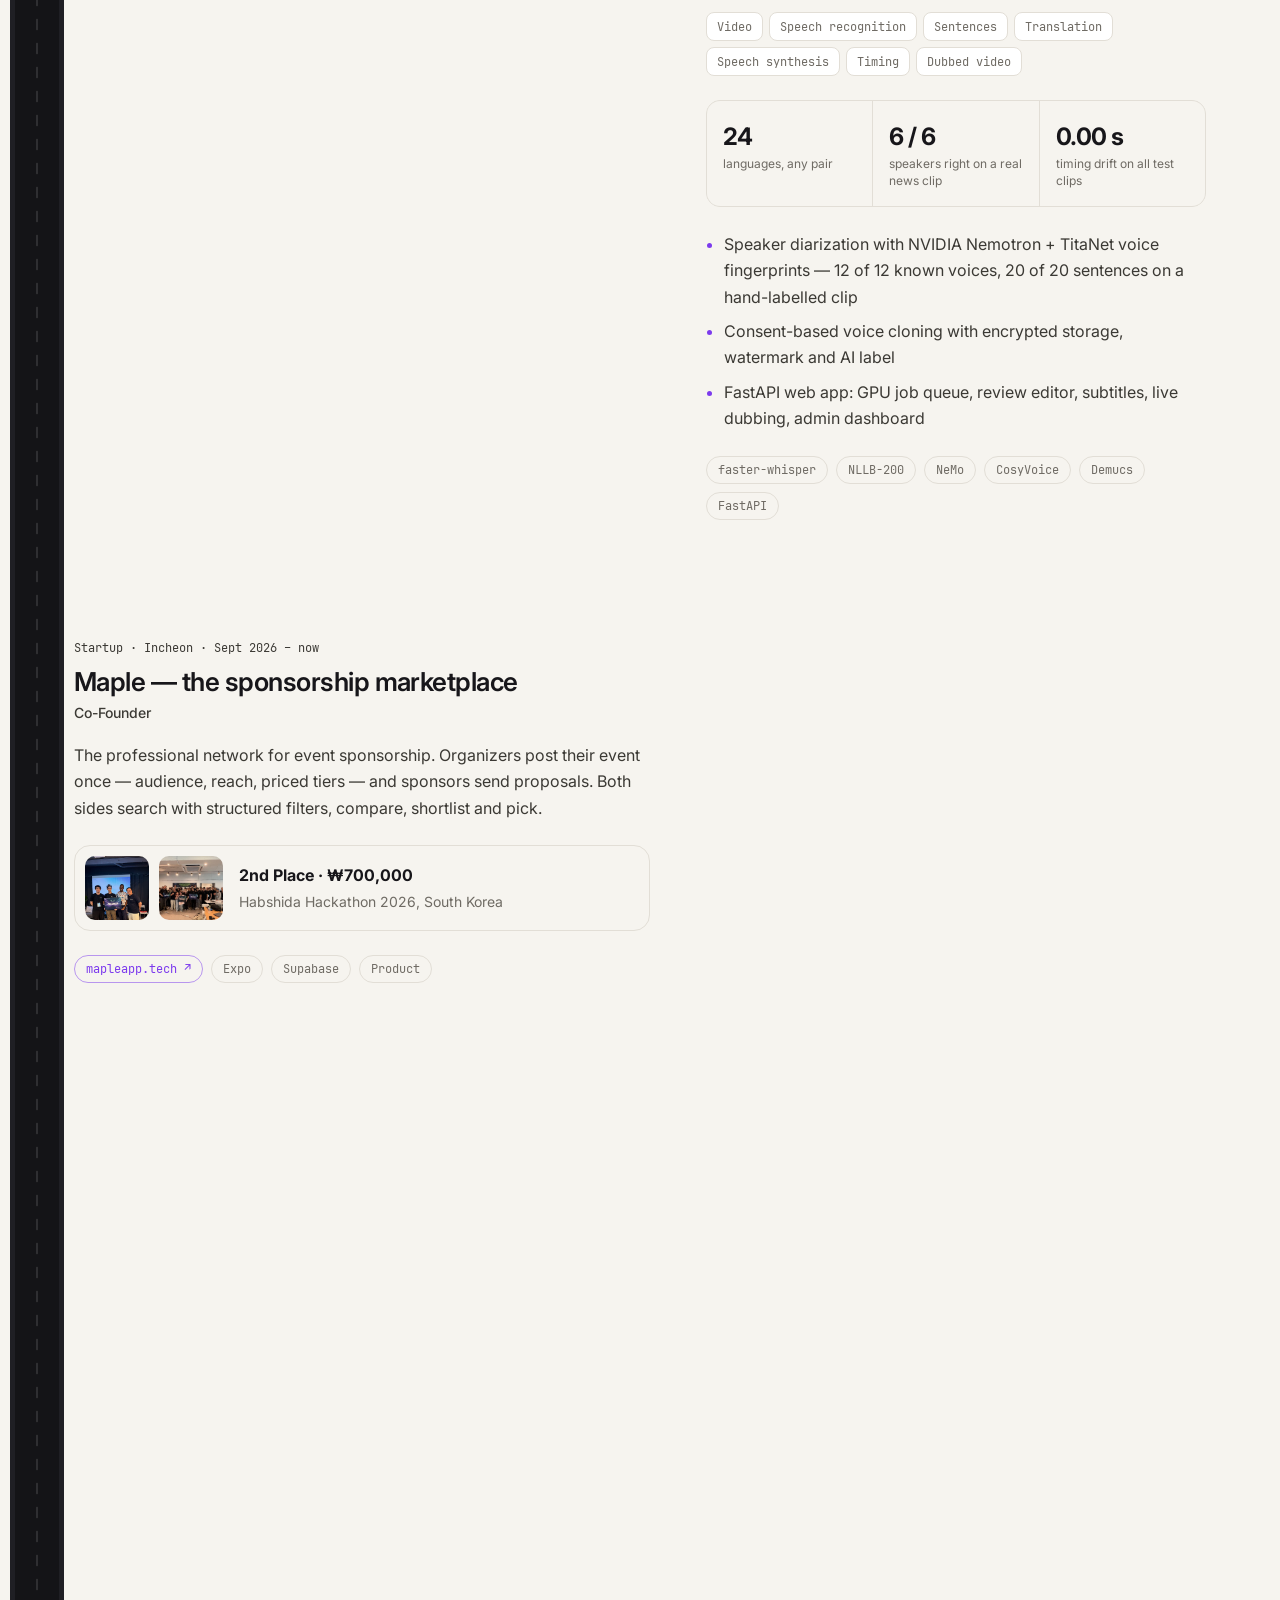
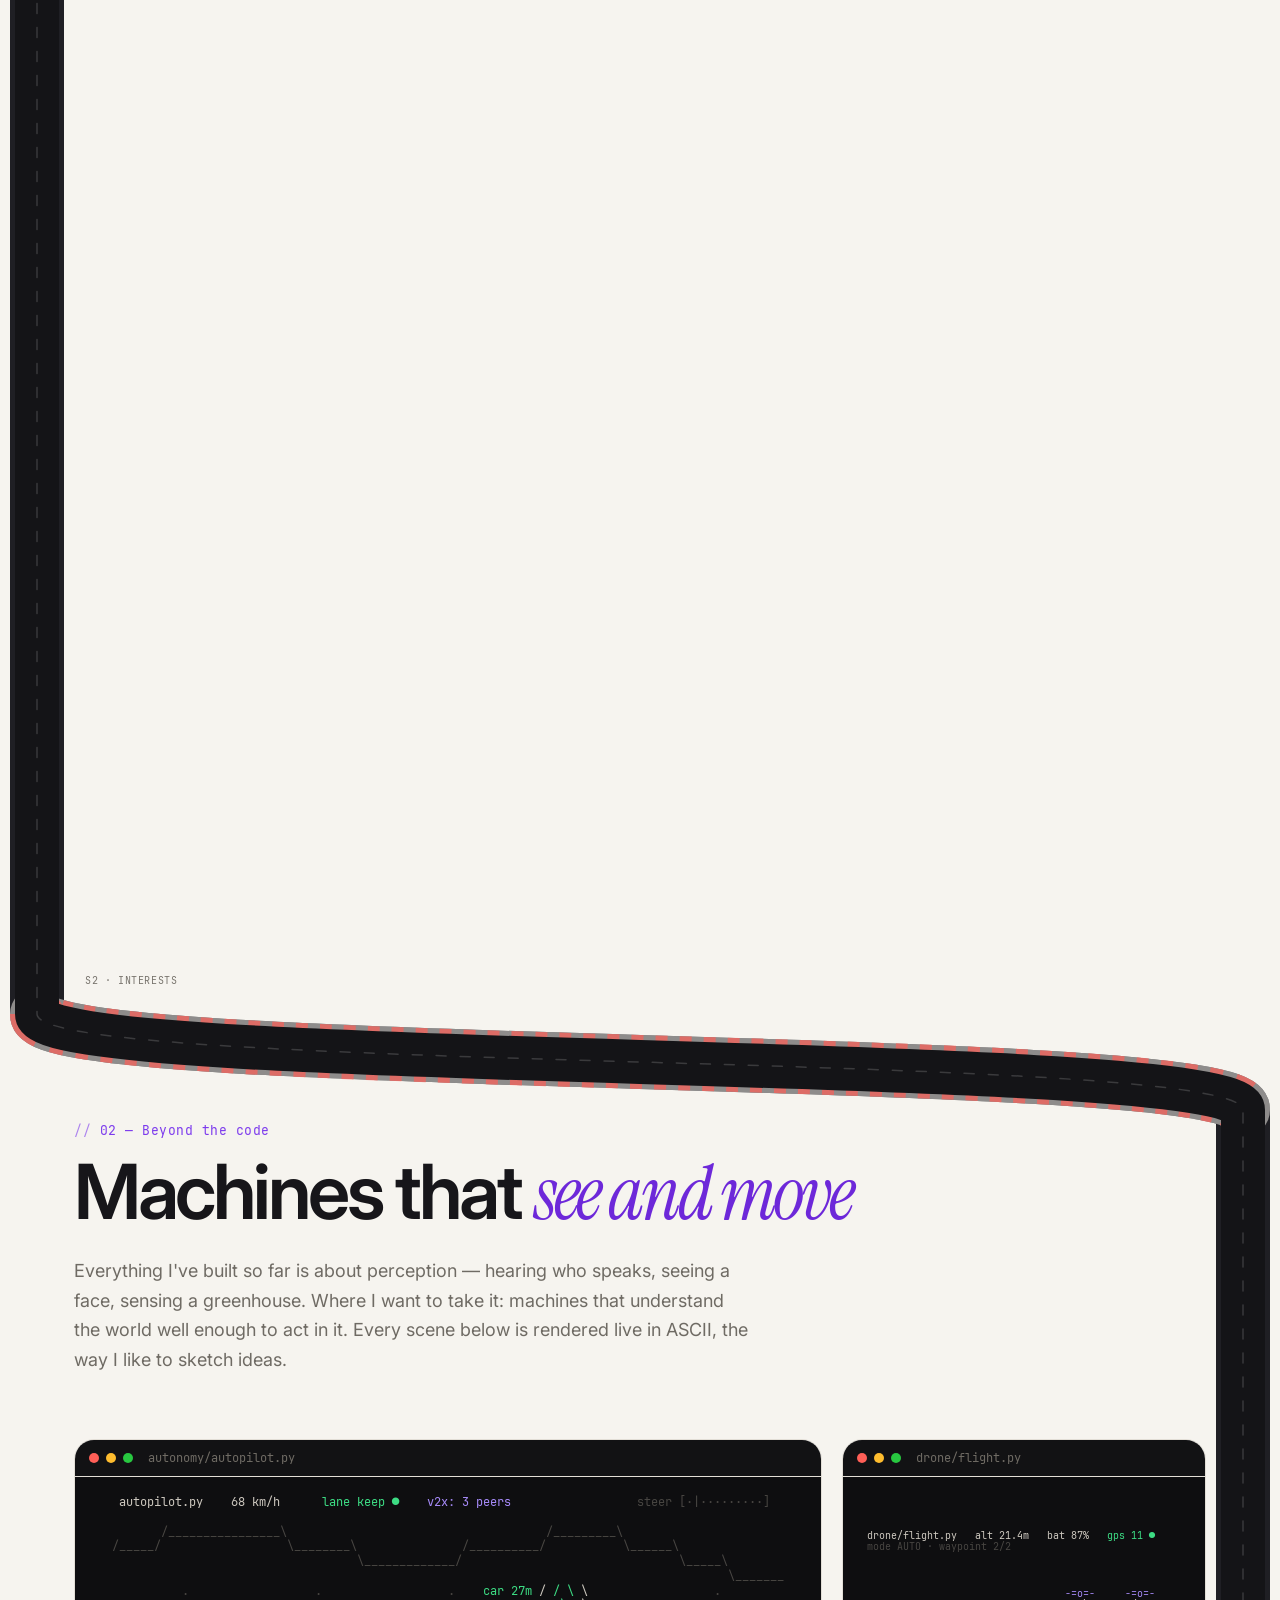
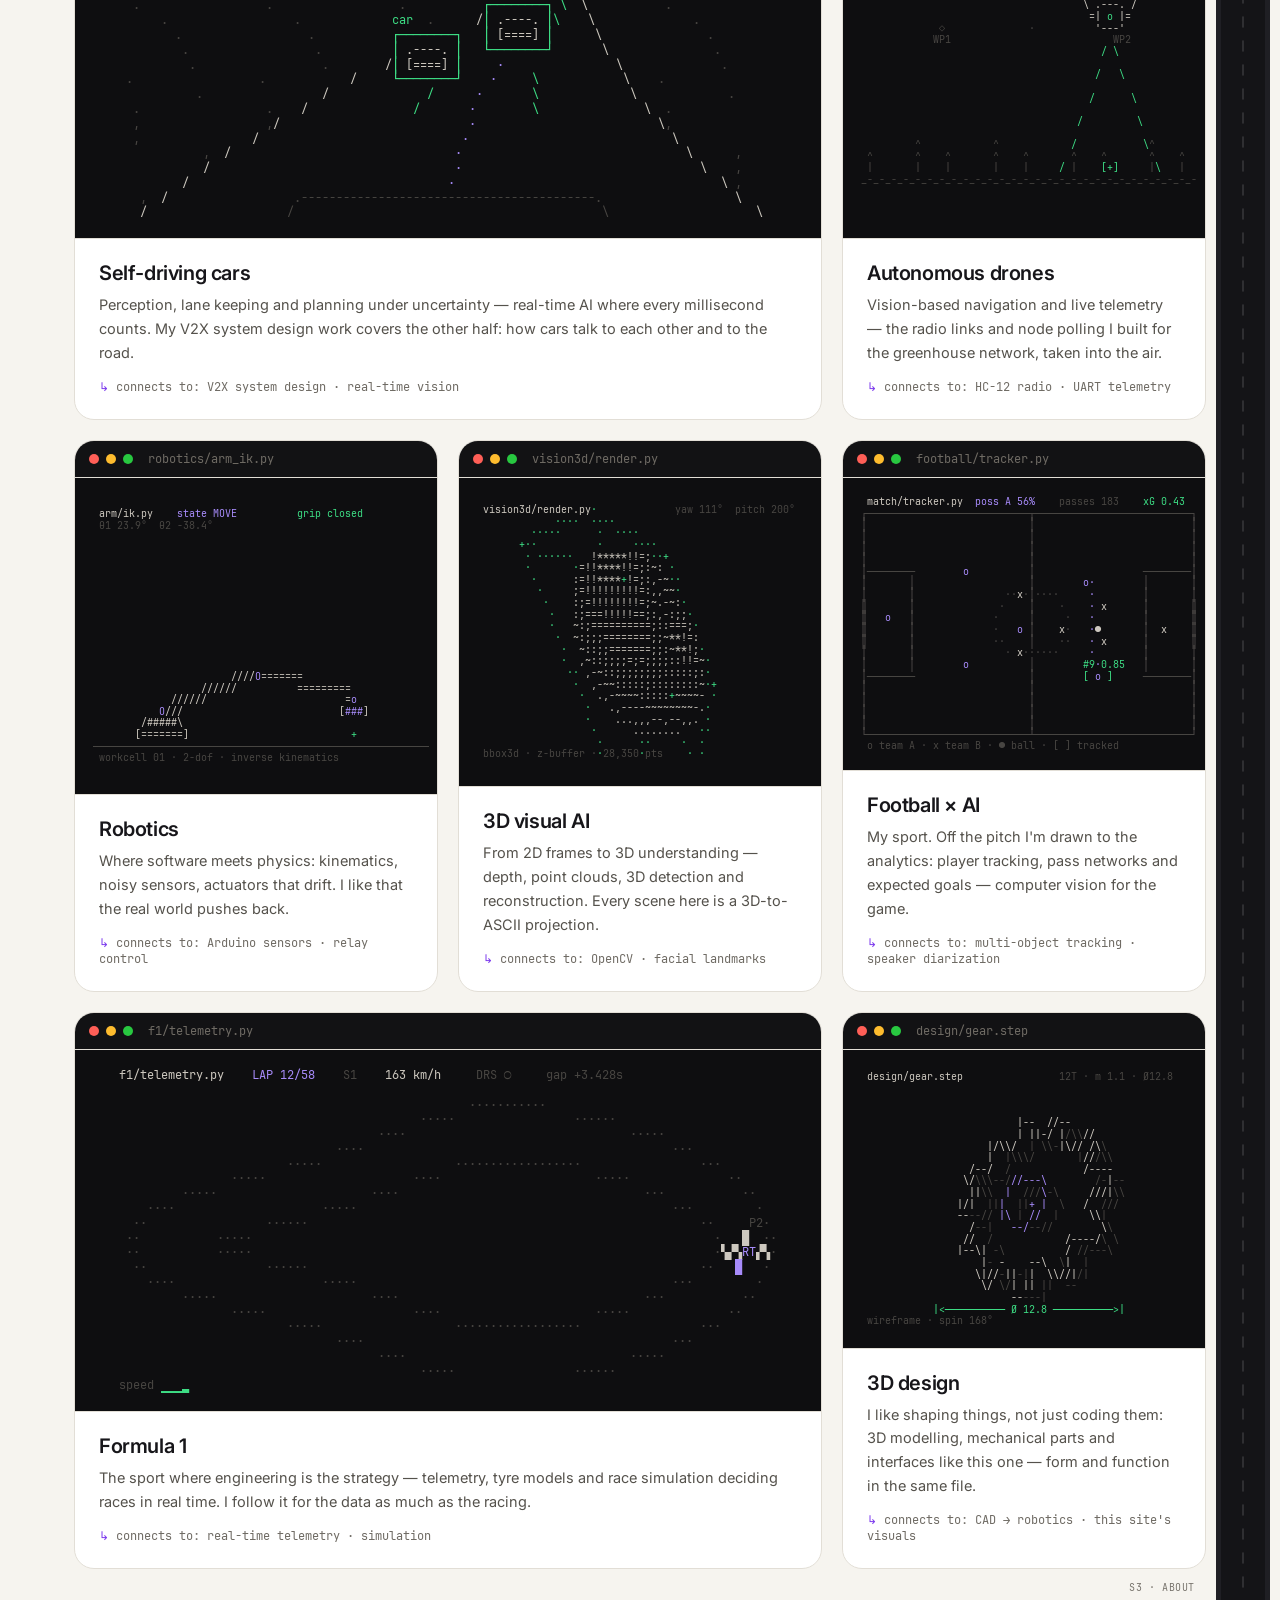
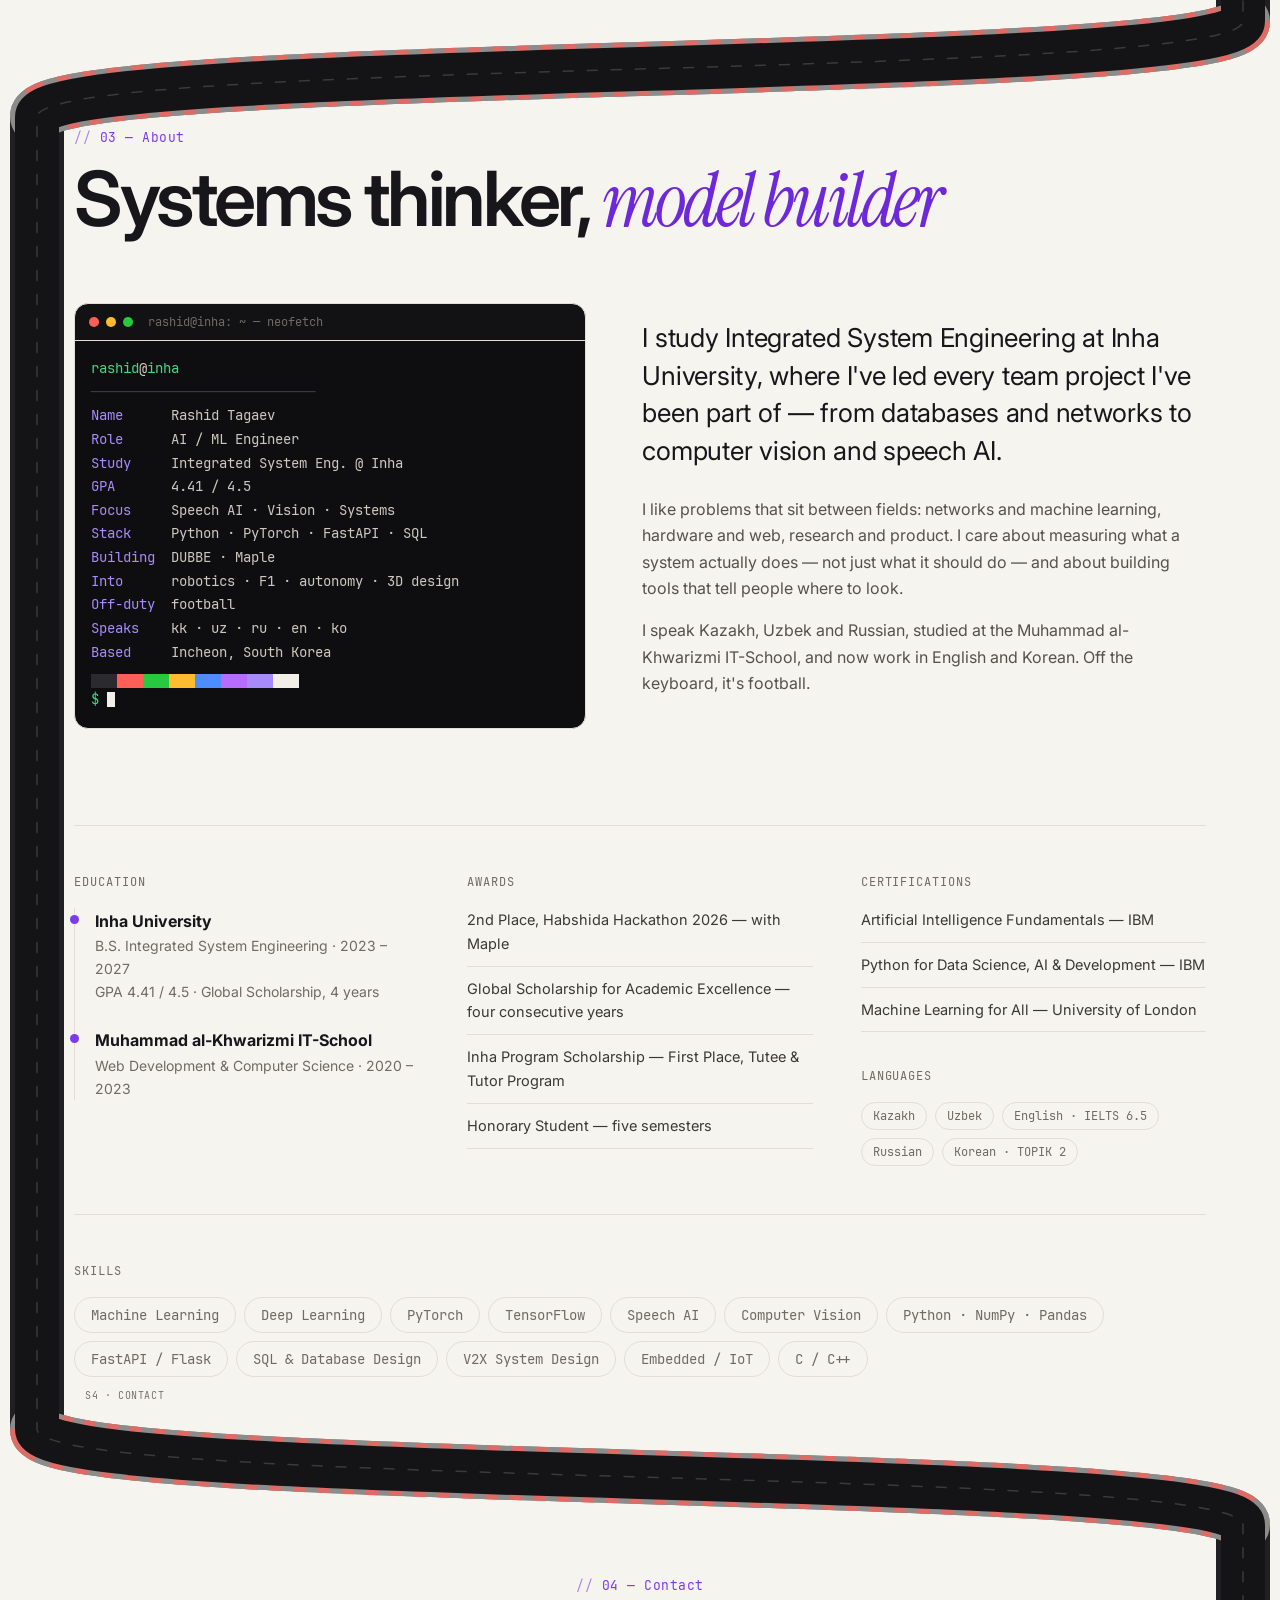
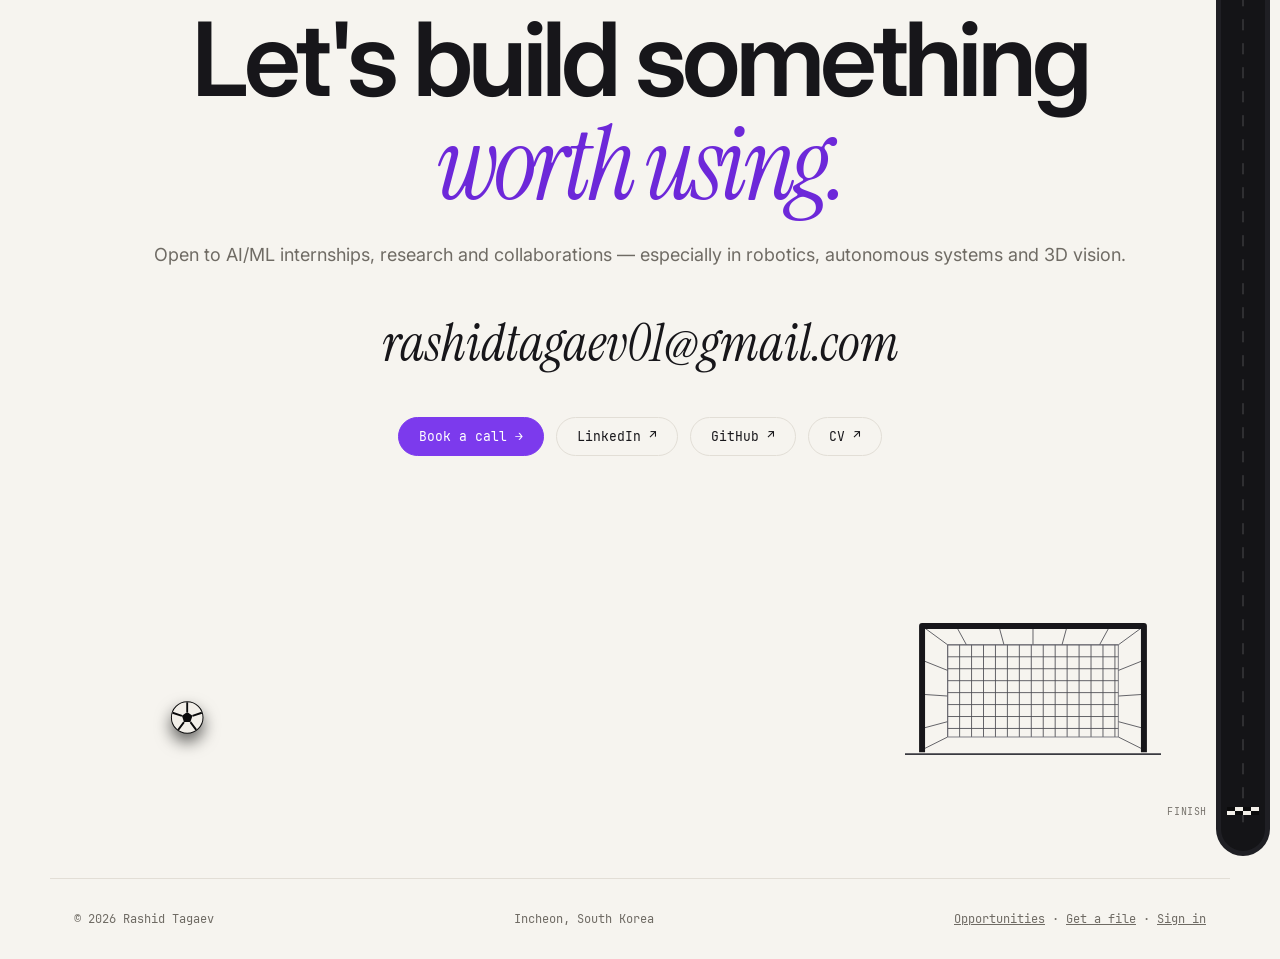
==== commit 814c8a1d: "Learn: Korean roadmap to TOPIK II level 5 (51 weeks, 1.5h/day) 993 dated lessons Nov 23 2026 - Nov 1" ====
--- a/index.html
+++ b/index.html
@@ -17,7 +17,7 @@
   <link rel="preconnect" href="https://fonts.gstatic.com" crossorigin>
   <link href="https://fonts.googleapis.com/css2?family=Inter:wght@400;500;600;700&family=Instrument+Serif:ital@0;1&display=swap" rel="stylesheet">
   <link rel="preload" href="assets/fonts/JetBrainsMono-Regular.woff2" as="font" type="font/woff2" crossorigin>
-  <link rel="stylesheet" href="style.css?v=5eb5000b">
+  <link rel="stylesheet" href="style.css?v=b05f5b9d">
   <script>
     document.documentElement.classList.add('js');
     try { var t = localStorage.getItem('theme'); if (t && t !== 'violet') document.documentElement.dataset.theme = t; } catch (e) {}
@@ -471,7 +471,7 @@
   <video controls playsinline></video>
 </dialog>
 
-<script src="theme.js?v=5eb5000b"></script>
-<script src="script.js?v=5eb5000b"></script>
+<script src="theme.js?v=b05f5b9d"></script>
+<script src="script.js?v=b05f5b9d"></script>
 </body>
 </html>
--- a/style.css
+++ b/style.css
@@ -1049,6 +1049,11 @@
 /* learning roadmap (planner → Learn): a Duolingo-style path of dated days */
 .rm-bar { display: flex; flex-wrap: wrap; justify-content: space-between; align-items: center; gap: 10px; }
 .rm-bar .chips { margin: 0; }
+.rm-bar .btn { margin-left: auto; }
+.rm-tracks { margin: 0; display: flex; flex-wrap: wrap; gap: 8px; }
+.rm-tracks button { font-size: 14px; padding: 9px 16px; }
+.rm-exam { font: 500 12.5px var(--mono); color: var(--muted); }
+.rm-exam b { color: var(--accent); }
 .rm-wrap { display: grid; grid-template-columns: minmax(0, 1.15fr) minmax(0, 1fr); gap: 14px; align-items: start; }
 .rm-row { display: grid; grid-template-columns: auto minmax(0, 1fr) auto; align-items: start; gap: 10px; padding: 9px 4px; }
 .rm-row + .rm-row { border-top: 1px solid var(--line); }
